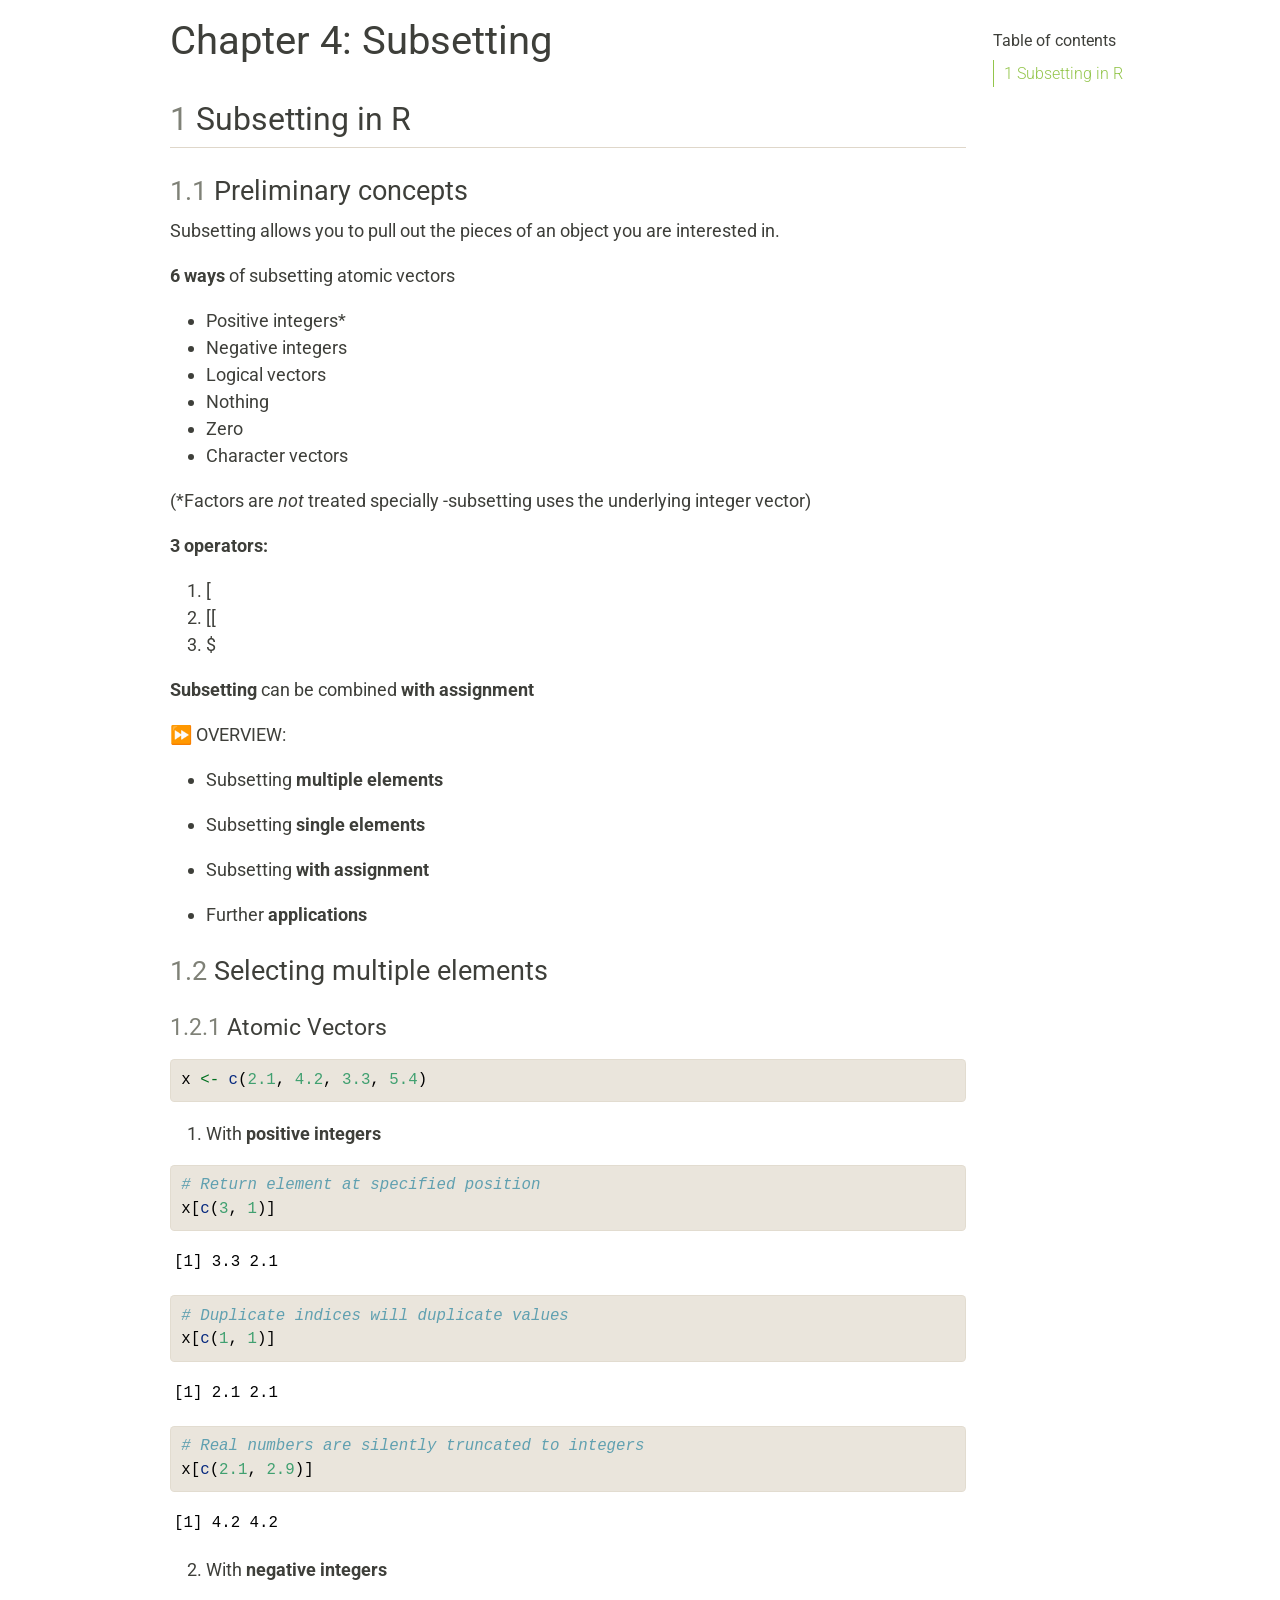
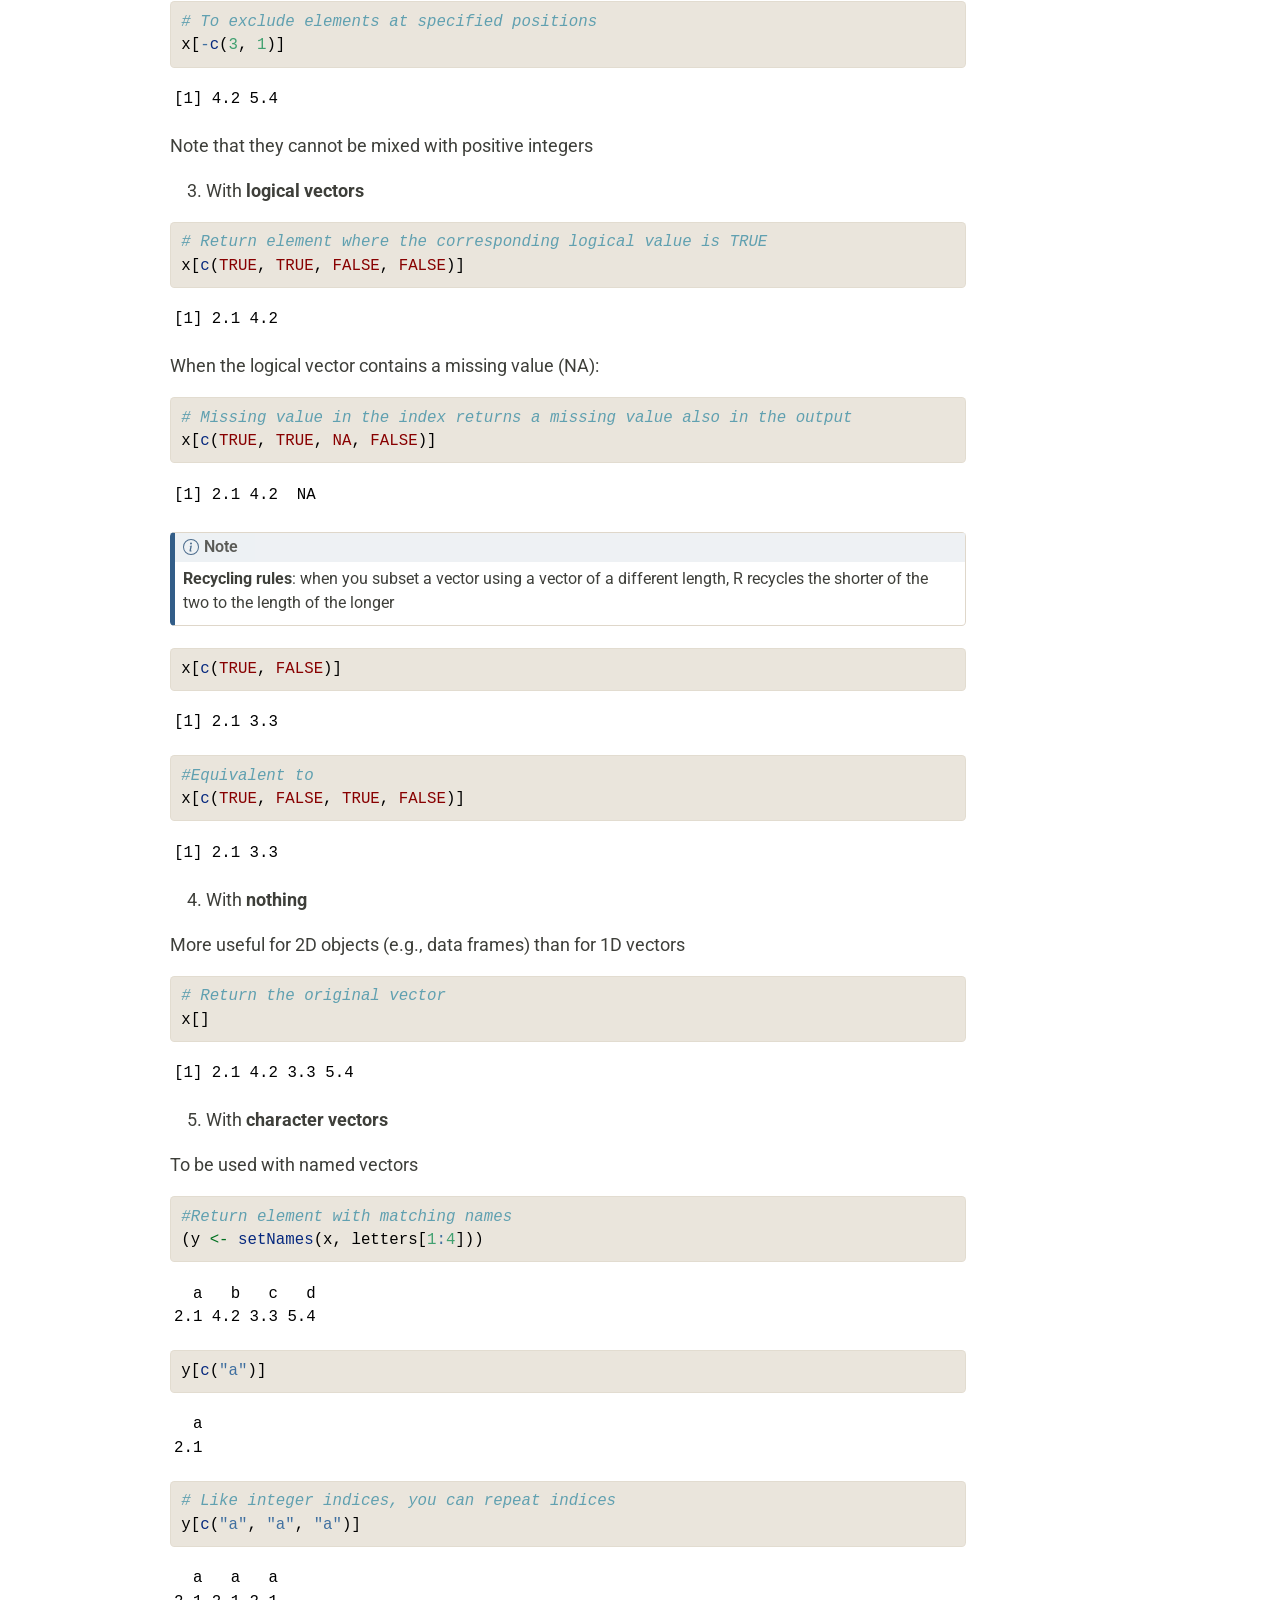
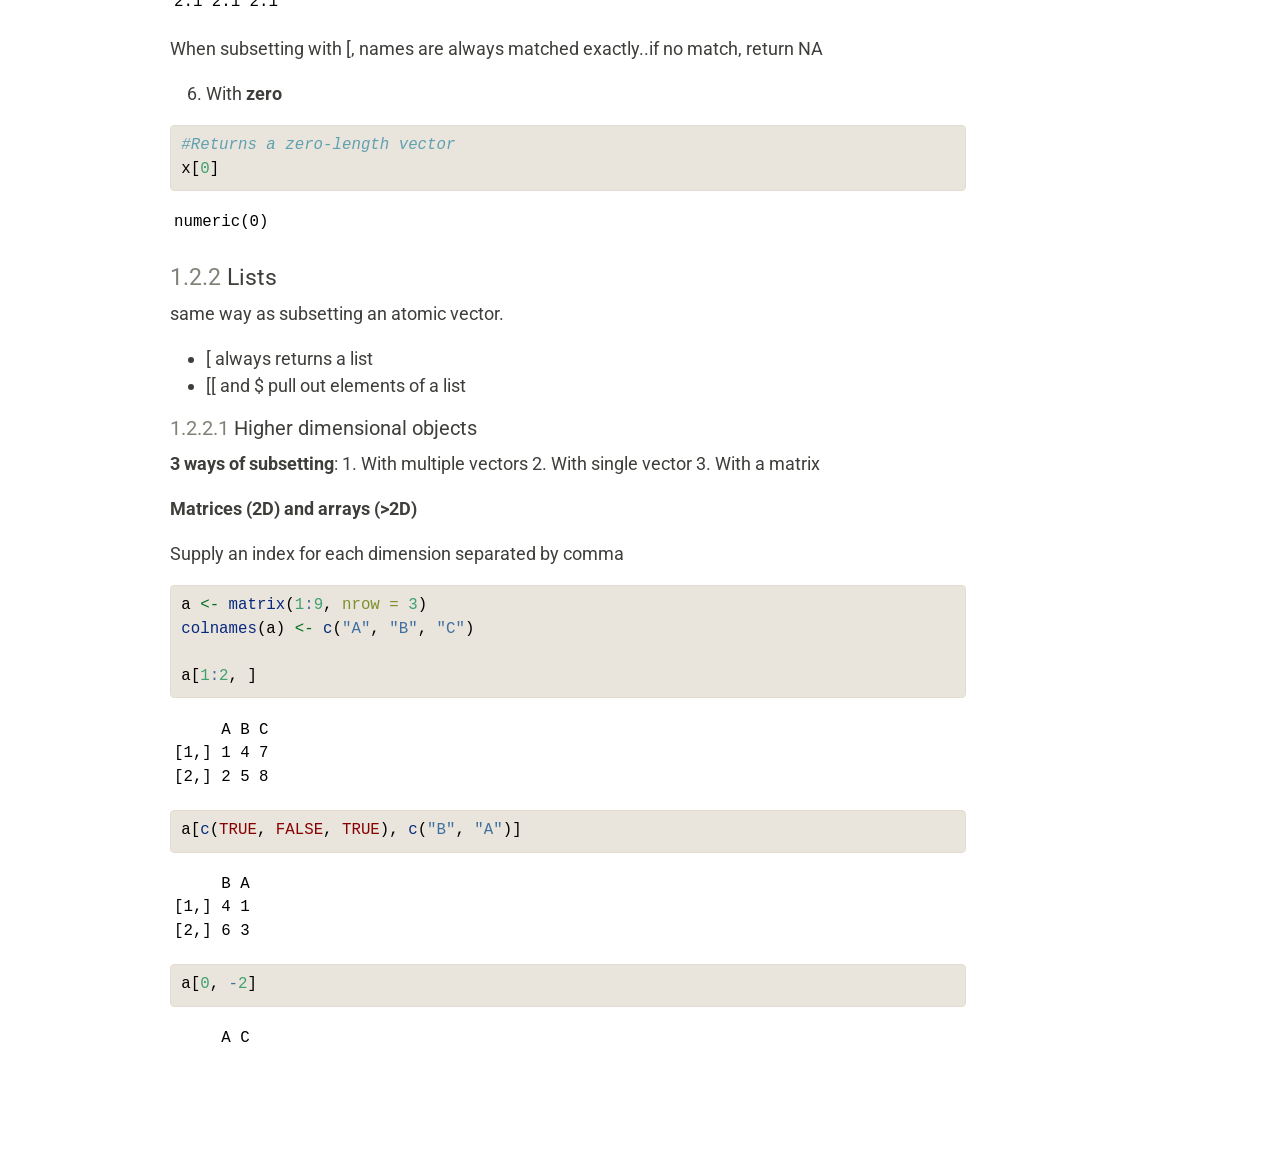
==== Chapter_4.html @ b0bd594a "writing notes and exc" ====
<!DOCTYPE html>
<html xmlns="http://www.w3.org/1999/xhtml" lang="en" xml:lang="en"><head>

<meta charset="utf-8">
<meta name="generator" content="quarto-1.2.262">

<meta name="viewport" content="width=device-width, initial-scale=1.0, user-scalable=yes">


<title>Chapter 4: Subsetting</title>
<style>
code{white-space: pre-wrap;}
span.smallcaps{font-variant: small-caps;}
div.columns{display: flex; gap: min(4vw, 1.5em);}
div.column{flex: auto; overflow-x: auto;}
div.hanging-indent{margin-left: 1.5em; text-indent: -1.5em;}
ul.task-list{list-style: none;}
ul.task-list li input[type="checkbox"] {
  width: 0.8em;
  margin: 0 0.8em 0.2em -1.6em;
  vertical-align: middle;
}
pre > code.sourceCode { white-space: pre; position: relative; }
pre > code.sourceCode > span { display: inline-block; line-height: 1.25; }
pre > code.sourceCode > span:empty { height: 1.2em; }
.sourceCode { overflow: visible; }
code.sourceCode > span { color: inherit; text-decoration: inherit; }
div.sourceCode { margin: 1em 0; }
pre.sourceCode { margin: 0; }
@media screen {
div.sourceCode { overflow: auto; }
}
@media print {
pre > code.sourceCode { white-space: pre-wrap; }
pre > code.sourceCode > span { text-indent: -5em; padding-left: 5em; }
}
pre.numberSource code
  { counter-reset: source-line 0; }
pre.numberSource code > span
  { position: relative; left: -4em; counter-increment: source-line; }
pre.numberSource code > span > a:first-child::before
  { content: counter(source-line);
    position: relative; left: -1em; text-align: right; vertical-align: baseline;
    border: none; display: inline-block;
    -webkit-touch-callout: none; -webkit-user-select: none;
    -khtml-user-select: none; -moz-user-select: none;
    -ms-user-select: none; user-select: none;
    padding: 0 4px; width: 4em;
    color: #aaaaaa;
  }
pre.numberSource { margin-left: 3em; border-left: 1px solid #aaaaaa;  padding-left: 4px; }
div.sourceCode
  {   }
@media screen {
pre > code.sourceCode > span > a:first-child::before { text-decoration: underline; }
}
code span.al { color: #ff0000; font-weight: bold; } /* Alert */
code span.an { color: #60a0b0; font-weight: bold; font-style: italic; } /* Annotation */
code span.at { color: #7d9029; } /* Attribute */
code span.bn { color: #40a070; } /* BaseN */
code span.bu { color: #008000; } /* BuiltIn */
code span.cf { color: #007020; font-weight: bold; } /* ControlFlow */
code span.ch { color: #4070a0; } /* Char */
code span.cn { color: #880000; } /* Constant */
code span.co { color: #60a0b0; font-style: italic; } /* Comment */
code span.cv { color: #60a0b0; font-weight: bold; font-style: italic; } /* CommentVar */
code span.do { color: #ba2121; font-style: italic; } /* Documentation */
code span.dt { color: #902000; } /* DataType */
code span.dv { color: #40a070; } /* DecVal */
code span.er { color: #ff0000; font-weight: bold; } /* Error */
code span.ex { } /* Extension */
code span.fl { color: #40a070; } /* Float */
code span.fu { color: #06287e; } /* Function */
code span.im { color: #008000; font-weight: bold; } /* Import */
code span.in { color: #60a0b0; font-weight: bold; font-style: italic; } /* Information */
code span.kw { color: #007020; font-weight: bold; } /* Keyword */
code span.op { color: #666666; } /* Operator */
code span.ot { color: #007020; } /* Other */
code span.pp { color: #bc7a00; } /* Preprocessor */
code span.sc { color: #4070a0; } /* SpecialChar */
code span.ss { color: #bb6688; } /* SpecialString */
code span.st { color: #4070a0; } /* String */
code span.va { color: #19177c; } /* Variable */
code span.vs { color: #4070a0; } /* VerbatimString */
code span.wa { color: #60a0b0; font-weight: bold; font-style: italic; } /* Warning */
</style>


<script src="Chapter_4_files/libs/clipboard/clipboard.min.js"></script>
<script src="Chapter_4_files/libs/quarto-html/quarto.js"></script>
<script src="Chapter_4_files/libs/quarto-html/popper.min.js"></script>
<script src="Chapter_4_files/libs/quarto-html/tippy.umd.min.js"></script>
<script src="Chapter_4_files/libs/quarto-html/anchor.min.js"></script>
<link href="Chapter_4_files/libs/quarto-html/tippy.css" rel="stylesheet">
<link href="Chapter_4_files/libs/quarto-html/quarto-syntax-highlighting.css" rel="stylesheet" id="quarto-text-highlighting-styles">
<script src="Chapter_4_files/libs/bootstrap/bootstrap.min.js"></script>
<link href="Chapter_4_files/libs/bootstrap/bootstrap-icons.css" rel="stylesheet">
<link href="Chapter_4_files/libs/bootstrap/bootstrap.min.css" rel="stylesheet" id="quarto-bootstrap" data-mode="light">


</head>

<body>

<div id="quarto-content" class="page-columns page-rows-contents page-layout-article">
<div id="quarto-margin-sidebar" class="sidebar margin-sidebar">
  <nav id="TOC" role="doc-toc" class="toc-active">
    <h2 id="toc-title">Table of contents</h2>
   
  <ul>
  <li><a href="#subsetting-in-r" id="toc-subsetting-in-r" class="nav-link active" data-scroll-target="#subsetting-in-r"><span class="toc-section-number">1</span>  Subsetting in R</a>
  <ul class="collapse">
  <li><a href="#preliminary-concepts" id="toc-preliminary-concepts" class="nav-link" data-scroll-target="#preliminary-concepts"><span class="toc-section-number">1.1</span>  Preliminary concepts</a></li>
  <li><a href="#selecting-multiple-elements" id="toc-selecting-multiple-elements" class="nav-link" data-scroll-target="#selecting-multiple-elements"><span class="toc-section-number">1.2</span>  Selecting multiple elements</a></li>
  </ul></li>
  </ul>
</nav>
</div>
<main class="content" id="quarto-document-content">

<header id="title-block-header" class="quarto-title-block default">
<div class="quarto-title">
<h1 class="title">Chapter 4: Subsetting</h1>
</div>



<div class="quarto-title-meta">

    
  
    
  </div>
  

</header>

<section id="subsetting-in-r" class="level2" data-number="1">
<h2 data-number="1" class="anchored" data-anchor-id="subsetting-in-r"><span class="header-section-number">1</span> Subsetting in R</h2>
<section id="preliminary-concepts" class="level3" data-number="1.1">
<h3 data-number="1.1" class="anchored" data-anchor-id="preliminary-concepts"><span class="header-section-number">1.1</span> Preliminary concepts</h3>
<p>Subsetting allows you to pull out the pieces of an object you are interested in.</p>
<p><strong>6 ways</strong> of subsetting atomic vectors</p>
<ul>
<li>Positive integers*</li>
<li>Negative integers</li>
<li>Logical vectors</li>
<li>Nothing</li>
<li>Zero</li>
<li>Character vectors</li>
</ul>
<p>(*Factors are <em>not</em> treated specially -subsetting uses the underlying integer vector)</p>
<p><strong>3 operators:</strong></p>
<ol type="1">
<li>[</li>
<li>[[</li>
<li>$</li>
</ol>
<p><strong>Subsetting</strong> can be combined <strong>with</strong> <strong>assignment</strong></p>
<p>⏩ OVERVIEW:</p>
<ul>
<li><p>Subsetting <strong>multiple elements</strong></p></li>
<li><p>Subsetting <strong>single elements</strong></p></li>
<li><p>Subsetting <strong>with assignment</strong></p></li>
<li><p>Further <strong>applications</strong></p></li>
</ul>
</section>
<section id="selecting-multiple-elements" class="level3" data-number="1.2">
<h3 data-number="1.2" class="anchored" data-anchor-id="selecting-multiple-elements"><span class="header-section-number">1.2</span> Selecting multiple elements</h3>
<section id="atomic-vectors" class="level4" data-number="1.2.1">
<h4 data-number="1.2.1" class="anchored" data-anchor-id="atomic-vectors"><span class="header-section-number">1.2.1</span> Atomic Vectors</h4>
<div class="cell">
<div class="sourceCode cell-code" id="cb1"><pre class="sourceCode r code-with-copy"><code class="sourceCode r"><span id="cb1-1"><a href="#cb1-1" aria-hidden="true" tabindex="-1"></a>x <span class="ot">&lt;-</span> <span class="fu">c</span>(<span class="fl">2.1</span>, <span class="fl">4.2</span>, <span class="fl">3.3</span>, <span class="fl">5.4</span>)</span></code><button title="Copy to Clipboard" class="code-copy-button"><i class="bi"></i></button></pre></div>
</div>
<ol type="1">
<li>With <strong>positive integers</strong></li>
</ol>
<div class="cell">
<div class="sourceCode cell-code" id="cb2"><pre class="sourceCode r code-with-copy"><code class="sourceCode r"><span id="cb2-1"><a href="#cb2-1" aria-hidden="true" tabindex="-1"></a><span class="co"># Return element at specified position</span></span>
<span id="cb2-2"><a href="#cb2-2" aria-hidden="true" tabindex="-1"></a>x[<span class="fu">c</span>(<span class="dv">3</span>, <span class="dv">1</span>)]</span></code><button title="Copy to Clipboard" class="code-copy-button"><i class="bi"></i></button></pre></div>
<div class="cell-output cell-output-stdout">
<pre><code>[1] 3.3 2.1</code></pre>
</div>
<div class="sourceCode cell-code" id="cb4"><pre class="sourceCode r code-with-copy"><code class="sourceCode r"><span id="cb4-1"><a href="#cb4-1" aria-hidden="true" tabindex="-1"></a><span class="co"># Duplicate indices will duplicate values</span></span>
<span id="cb4-2"><a href="#cb4-2" aria-hidden="true" tabindex="-1"></a>x[<span class="fu">c</span>(<span class="dv">1</span>, <span class="dv">1</span>)]</span></code><button title="Copy to Clipboard" class="code-copy-button"><i class="bi"></i></button></pre></div>
<div class="cell-output cell-output-stdout">
<pre><code>[1] 2.1 2.1</code></pre>
</div>
<div class="sourceCode cell-code" id="cb6"><pre class="sourceCode r code-with-copy"><code class="sourceCode r"><span id="cb6-1"><a href="#cb6-1" aria-hidden="true" tabindex="-1"></a><span class="co"># Real numbers are silently truncated to integers</span></span>
<span id="cb6-2"><a href="#cb6-2" aria-hidden="true" tabindex="-1"></a>x[<span class="fu">c</span>(<span class="fl">2.1</span>, <span class="fl">2.9</span>)]</span></code><button title="Copy to Clipboard" class="code-copy-button"><i class="bi"></i></button></pre></div>
<div class="cell-output cell-output-stdout">
<pre><code>[1] 4.2 4.2</code></pre>
</div>
</div>
<ol start="2" type="1">
<li>With <strong>negative integers</strong></li>
</ol>
<div class="cell">
<div class="sourceCode cell-code" id="cb8"><pre class="sourceCode r code-with-copy"><code class="sourceCode r"><span id="cb8-1"><a href="#cb8-1" aria-hidden="true" tabindex="-1"></a><span class="co"># To exclude elements at specified positions </span></span>
<span id="cb8-2"><a href="#cb8-2" aria-hidden="true" tabindex="-1"></a>x[<span class="sc">-</span><span class="fu">c</span>(<span class="dv">3</span>, <span class="dv">1</span>)]</span></code><button title="Copy to Clipboard" class="code-copy-button"><i class="bi"></i></button></pre></div>
<div class="cell-output cell-output-stdout">
<pre><code>[1] 4.2 5.4</code></pre>
</div>
</div>
<p>Note that they cannot be mixed with positive integers</p>
<ol start="3" type="1">
<li>With <strong>logical vectors</strong></li>
</ol>
<div class="cell">
<div class="sourceCode cell-code" id="cb10"><pre class="sourceCode r code-with-copy"><code class="sourceCode r"><span id="cb10-1"><a href="#cb10-1" aria-hidden="true" tabindex="-1"></a><span class="co"># Return element where the corresponding logical value is TRUE</span></span>
<span id="cb10-2"><a href="#cb10-2" aria-hidden="true" tabindex="-1"></a>x[<span class="fu">c</span>(<span class="cn">TRUE</span>, <span class="cn">TRUE</span>, <span class="cn">FALSE</span>, <span class="cn">FALSE</span>)]</span></code><button title="Copy to Clipboard" class="code-copy-button"><i class="bi"></i></button></pre></div>
<div class="cell-output cell-output-stdout">
<pre><code>[1] 2.1 4.2</code></pre>
</div>
</div>
<p>When the logical vector contains a missing value (NA):</p>
<div class="cell">
<div class="sourceCode cell-code" id="cb12"><pre class="sourceCode r code-with-copy"><code class="sourceCode r"><span id="cb12-1"><a href="#cb12-1" aria-hidden="true" tabindex="-1"></a><span class="co"># Missing value in the index returns a missing value also in the output </span></span>
<span id="cb12-2"><a href="#cb12-2" aria-hidden="true" tabindex="-1"></a>x[<span class="fu">c</span>(<span class="cn">TRUE</span>, <span class="cn">TRUE</span>, <span class="cn">NA</span>, <span class="cn">FALSE</span>)]</span></code><button title="Copy to Clipboard" class="code-copy-button"><i class="bi"></i></button></pre></div>
<div class="cell-output cell-output-stdout">
<pre><code>[1] 2.1 4.2  NA</code></pre>
</div>
</div>
<div class="callout-note callout callout-style-default callout-captioned">
<div class="callout-header d-flex align-content-center">
<div class="callout-icon-container">
<i class="callout-icon"></i>
</div>
<div class="callout-caption-container flex-fill">
Note
</div>
</div>
<div class="callout-body-container callout-body">
<p><strong>Recycling rules</strong>: when you subset a vector using a vector of a different length, R recycles the shorter of the two to the length of the longer</p>
</div>
</div>
<div class="cell">
<div class="sourceCode cell-code" id="cb14"><pre class="sourceCode r code-with-copy"><code class="sourceCode r"><span id="cb14-1"><a href="#cb14-1" aria-hidden="true" tabindex="-1"></a>x[<span class="fu">c</span>(<span class="cn">TRUE</span>, <span class="cn">FALSE</span>)]</span></code><button title="Copy to Clipboard" class="code-copy-button"><i class="bi"></i></button></pre></div>
<div class="cell-output cell-output-stdout">
<pre><code>[1] 2.1 3.3</code></pre>
</div>
<div class="sourceCode cell-code" id="cb16"><pre class="sourceCode r code-with-copy"><code class="sourceCode r"><span id="cb16-1"><a href="#cb16-1" aria-hidden="true" tabindex="-1"></a><span class="co">#Equivalent to </span></span>
<span id="cb16-2"><a href="#cb16-2" aria-hidden="true" tabindex="-1"></a>x[<span class="fu">c</span>(<span class="cn">TRUE</span>, <span class="cn">FALSE</span>, <span class="cn">TRUE</span>, <span class="cn">FALSE</span>)]</span></code><button title="Copy to Clipboard" class="code-copy-button"><i class="bi"></i></button></pre></div>
<div class="cell-output cell-output-stdout">
<pre><code>[1] 2.1 3.3</code></pre>
</div>
</div>
<ol start="4" type="1">
<li>With <strong>nothing</strong></li>
</ol>
<p>More useful for 2D objects (e.g., data frames) than for 1D vectors</p>
<div class="cell">
<div class="sourceCode cell-code" id="cb18"><pre class="sourceCode r code-with-copy"><code class="sourceCode r"><span id="cb18-1"><a href="#cb18-1" aria-hidden="true" tabindex="-1"></a><span class="co"># Return the original vector </span></span>
<span id="cb18-2"><a href="#cb18-2" aria-hidden="true" tabindex="-1"></a>x[]</span></code><button title="Copy to Clipboard" class="code-copy-button"><i class="bi"></i></button></pre></div>
<div class="cell-output cell-output-stdout">
<pre><code>[1] 2.1 4.2 3.3 5.4</code></pre>
</div>
</div>
<ol start="5" type="1">
<li>With <strong>character vectors</strong></li>
</ol>
<p>To be used with named vectors</p>
<div class="cell">
<div class="sourceCode cell-code" id="cb20"><pre class="sourceCode r code-with-copy"><code class="sourceCode r"><span id="cb20-1"><a href="#cb20-1" aria-hidden="true" tabindex="-1"></a><span class="co">#Return element with matching names </span></span>
<span id="cb20-2"><a href="#cb20-2" aria-hidden="true" tabindex="-1"></a>(y <span class="ot">&lt;-</span> <span class="fu">setNames</span>(x, letters[<span class="dv">1</span><span class="sc">:</span><span class="dv">4</span>]))</span></code><button title="Copy to Clipboard" class="code-copy-button"><i class="bi"></i></button></pre></div>
<div class="cell-output cell-output-stdout">
<pre><code>  a   b   c   d 
2.1 4.2 3.3 5.4 </code></pre>
</div>
<div class="sourceCode cell-code" id="cb22"><pre class="sourceCode r code-with-copy"><code class="sourceCode r"><span id="cb22-1"><a href="#cb22-1" aria-hidden="true" tabindex="-1"></a>y[<span class="fu">c</span>(<span class="st">"a"</span>)]</span></code><button title="Copy to Clipboard" class="code-copy-button"><i class="bi"></i></button></pre></div>
<div class="cell-output cell-output-stdout">
<pre><code>  a 
2.1 </code></pre>
</div>
<div class="sourceCode cell-code" id="cb24"><pre class="sourceCode r code-with-copy"><code class="sourceCode r"><span id="cb24-1"><a href="#cb24-1" aria-hidden="true" tabindex="-1"></a><span class="co"># Like integer indices, you can repeat indices</span></span>
<span id="cb24-2"><a href="#cb24-2" aria-hidden="true" tabindex="-1"></a>y[<span class="fu">c</span>(<span class="st">"a"</span>, <span class="st">"a"</span>, <span class="st">"a"</span>)]</span></code><button title="Copy to Clipboard" class="code-copy-button"><i class="bi"></i></button></pre></div>
<div class="cell-output cell-output-stdout">
<pre><code>  a   a   a 
2.1 2.1 2.1 </code></pre>
</div>
</div>
<p>When subsetting with [, names are always matched exactly..if no match, return NA</p>
<ol start="6" type="1">
<li>With <strong>zero</strong></li>
</ol>
<div class="cell">
<div class="sourceCode cell-code" id="cb26"><pre class="sourceCode r code-with-copy"><code class="sourceCode r"><span id="cb26-1"><a href="#cb26-1" aria-hidden="true" tabindex="-1"></a><span class="co">#Returns a zero-length vector</span></span>
<span id="cb26-2"><a href="#cb26-2" aria-hidden="true" tabindex="-1"></a>x[<span class="dv">0</span>]</span></code><button title="Copy to Clipboard" class="code-copy-button"><i class="bi"></i></button></pre></div>
<div class="cell-output cell-output-stdout">
<pre><code>numeric(0)</code></pre>
</div>
</div>
</section>
<section id="lists" class="level4" data-number="1.2.2">
<h4 data-number="1.2.2" class="anchored" data-anchor-id="lists"><span class="header-section-number">1.2.2</span> Lists</h4>
<p>same way as subsetting an atomic vector.</p>
<ul>
<li>[ always returns a list</li>
<li>[[ and $ pull out elements of a list</li>
</ul>
<section id="higher-dimensional-objects" class="level5" data-number="1.2.2.1">
<h5 data-number="1.2.2.1" class="anchored" data-anchor-id="higher-dimensional-objects"><span class="header-section-number">1.2.2.1</span> Higher dimensional objects</h5>
<p><strong>3 ways of subsetting</strong>: 1. With multiple vectors 2. With single vector 3. With a matrix</p>
<p><strong>Matrices (2D) and arrays (&gt;2D)</strong></p>
<p>Supply an index for each dimension separated by comma</p>
<div class="cell">
<div class="sourceCode cell-code" id="cb28"><pre class="sourceCode r code-with-copy"><code class="sourceCode r"><span id="cb28-1"><a href="#cb28-1" aria-hidden="true" tabindex="-1"></a>a <span class="ot">&lt;-</span> <span class="fu">matrix</span>(<span class="dv">1</span><span class="sc">:</span><span class="dv">9</span>, <span class="at">nrow =</span> <span class="dv">3</span>) </span>
<span id="cb28-2"><a href="#cb28-2" aria-hidden="true" tabindex="-1"></a><span class="fu">colnames</span>(a) <span class="ot">&lt;-</span> <span class="fu">c</span>(<span class="st">"A"</span>, <span class="st">"B"</span>, <span class="st">"C"</span>)</span>
<span id="cb28-3"><a href="#cb28-3" aria-hidden="true" tabindex="-1"></a></span>
<span id="cb28-4"><a href="#cb28-4" aria-hidden="true" tabindex="-1"></a>a[<span class="dv">1</span><span class="sc">:</span><span class="dv">2</span>, ]</span></code><button title="Copy to Clipboard" class="code-copy-button"><i class="bi"></i></button></pre></div>
<div class="cell-output cell-output-stdout">
<pre><code>     A B C
[1,] 1 4 7
[2,] 2 5 8</code></pre>
</div>
<div class="sourceCode cell-code" id="cb30"><pre class="sourceCode r code-with-copy"><code class="sourceCode r"><span id="cb30-1"><a href="#cb30-1" aria-hidden="true" tabindex="-1"></a>a[<span class="fu">c</span>(<span class="cn">TRUE</span>, <span class="cn">FALSE</span>, <span class="cn">TRUE</span>), <span class="fu">c</span>(<span class="st">"B"</span>, <span class="st">"A"</span>)]</span></code><button title="Copy to Clipboard" class="code-copy-button"><i class="bi"></i></button></pre></div>
<div class="cell-output cell-output-stdout">
<pre><code>     B A
[1,] 4 1
[2,] 6 3</code></pre>
</div>
<div class="sourceCode cell-code" id="cb32"><pre class="sourceCode r code-with-copy"><code class="sourceCode r"><span id="cb32-1"><a href="#cb32-1" aria-hidden="true" tabindex="-1"></a>a[<span class="dv">0</span>, <span class="sc">-</span><span class="dv">2</span>]</span></code><button title="Copy to Clipboard" class="code-copy-button"><i class="bi"></i></button></pre></div>
<div class="cell-output cell-output-stdout">
<pre><code>     A C</code></pre>
</div>
</div>
</section>
</section>
</section>
</section>

</main>
<!-- /main column -->
<script id="quarto-html-after-body" type="application/javascript">
window.document.addEventListener("DOMContentLoaded", function (event) {
  const toggleBodyColorMode = (bsSheetEl) => {
    const mode = bsSheetEl.getAttribute("data-mode");
    const bodyEl = window.document.querySelector("body");
    if (mode === "dark") {
      bodyEl.classList.add("quarto-dark");
      bodyEl.classList.remove("quarto-light");
    } else {
      bodyEl.classList.add("quarto-light");
      bodyEl.classList.remove("quarto-dark");
    }
  }
  const toggleBodyColorPrimary = () => {
    const bsSheetEl = window.document.querySelector("link#quarto-bootstrap");
    if (bsSheetEl) {
      toggleBodyColorMode(bsSheetEl);
    }
  }
  toggleBodyColorPrimary();  
  const icon = "";
  const anchorJS = new window.AnchorJS();
  anchorJS.options = {
    placement: 'right',
    icon: icon
  };
  anchorJS.add('.anchored');
  const clipboard = new window.ClipboardJS('.code-copy-button', {
    target: function(trigger) {
      return trigger.previousElementSibling;
    }
  });
  clipboard.on('success', function(e) {
    // button target
    const button = e.trigger;
    // don't keep focus
    button.blur();
    // flash "checked"
    button.classList.add('code-copy-button-checked');
    var currentTitle = button.getAttribute("title");
    button.setAttribute("title", "Copied!");
    let tooltip;
    if (window.bootstrap) {
      button.setAttribute("data-bs-toggle", "tooltip");
      button.setAttribute("data-bs-placement", "left");
      button.setAttribute("data-bs-title", "Copied!");
      tooltip = new bootstrap.Tooltip(button, 
        { trigger: "manual", 
          customClass: "code-copy-button-tooltip",
          offset: [0, -8]});
      tooltip.show();    
    }
    setTimeout(function() {
      if (tooltip) {
        tooltip.hide();
        button.removeAttribute("data-bs-title");
        button.removeAttribute("data-bs-toggle");
        button.removeAttribute("data-bs-placement");
      }
      button.setAttribute("title", currentTitle);
      button.classList.remove('code-copy-button-checked');
    }, 1000);
    // clear code selection
    e.clearSelection();
  });
  function tippyHover(el, contentFn) {
    const config = {
      allowHTML: true,
      content: contentFn,
      maxWidth: 500,
      delay: 100,
      arrow: false,
      appendTo: function(el) {
          return el.parentElement;
      },
      interactive: true,
      interactiveBorder: 10,
      theme: 'quarto',
      placement: 'bottom-start'
    };
    window.tippy(el, config); 
  }
  const noterefs = window.document.querySelectorAll('a[role="doc-noteref"]');
  for (var i=0; i<noterefs.length; i++) {
    const ref = noterefs[i];
    tippyHover(ref, function() {
      // use id or data attribute instead here
      let href = ref.getAttribute('data-footnote-href') || ref.getAttribute('href');
      try { href = new URL(href).hash; } catch {}
      const id = href.replace(/^#\/?/, "");
      const note = window.document.getElementById(id);
      return note.innerHTML;
    });
  }
  const findCites = (el) => {
    const parentEl = el.parentElement;
    if (parentEl) {
      const cites = parentEl.dataset.cites;
      if (cites) {
        return {
          el,
          cites: cites.split(' ')
        };
      } else {
        return findCites(el.parentElement)
      }
    } else {
      return undefined;
    }
  };
  var bibliorefs = window.document.querySelectorAll('a[role="doc-biblioref"]');
  for (var i=0; i<bibliorefs.length; i++) {
    const ref = bibliorefs[i];
    const citeInfo = findCites(ref);
    if (citeInfo) {
      tippyHover(citeInfo.el, function() {
        var popup = window.document.createElement('div');
        citeInfo.cites.forEach(function(cite) {
          var citeDiv = window.document.createElement('div');
          citeDiv.classList.add('hanging-indent');
          citeDiv.classList.add('csl-entry');
          var biblioDiv = window.document.getElementById('ref-' + cite);
          if (biblioDiv) {
            citeDiv.innerHTML = biblioDiv.innerHTML;
          }
          popup.appendChild(citeDiv);
        });
        return popup.innerHTML;
      });
    }
  }
    var localhostRegex = new RegExp(/^(?:http|https):\/\/localhost\:?[0-9]*\//);
      var filterRegex = new RegExp('/' + window.location.host + '/');
    var isInternal = (href) => {
        return filterRegex.test(href) || localhostRegex.test(href);
    }
    // Inspect non-navigation links and adorn them if external
    var links = window.document.querySelectorAll('a:not(.nav-link):not(.navbar-brand):not(.toc-action):not(.sidebar-link):not(.sidebar-item-toggle):not(.pagination-link):not(.no-external):not([aria-hidden]):not(.dropdown-item)');
    for (var i=0; i<links.length; i++) {
      const link = links[i];
      if (!isInternal(link.href)) {
          // target, if specified
          link.setAttribute("target", "_blank");
      }
    }
});
</script>
</div> <!-- /content -->



</body></html>
---- Chapter_4_files/libs/quarto-html/tippy.css ----
.tippy-box[data-animation=fade][data-state=hidden]{opacity:0}[data-tippy-root]{max-width:calc(100vw - 10px)}.tippy-box{position:relative;background-color:#333;color:#fff;border-radius:4px;font-size:14px;line-height:1.4;white-space:normal;outline:0;transition-property:transform,visibility,opacity}.tippy-box[data-placement^=top]>.tippy-arrow{bottom:0}.tippy-box[data-placement^=top]>.tippy-arrow:before{bottom:-7px;left:0;border-width:8px 8px 0;border-top-color:initial;transform-origin:center top}.tippy-box[data-placement^=bottom]>.tippy-arrow{top:0}.tippy-box[data-placement^=bottom]>.tippy-arrow:before{top:-7px;left:0;border-width:0 8px 8px;border-bottom-color:initial;transform-origin:center bottom}.tippy-box[data-placement^=left]>.tippy-arrow{right:0}.tippy-box[data-placement^=left]>.tippy-arrow:before{border-width:8px 0 8px 8px;border-left-color:initial;right:-7px;transform-origin:center left}.tippy-box[data-placement^=right]>.tippy-arrow{left:0}.tippy-box[data-placement^=right]>.tippy-arrow:before{left:-7px;border-width:8px 8px 8px 0;border-right-color:initial;transform-origin:center right}.tippy-box[data-inertia][data-state=visible]{transition-timing-function:cubic-bezier(.54,1.5,.38,1.11)}.tippy-arrow{width:16px;height:16px;color:#333}.tippy-arrow:before{content:"";position:absolute;border-color:transparent;border-style:solid}.tippy-content{position:relative;padding:5px 9px;z-index:1}
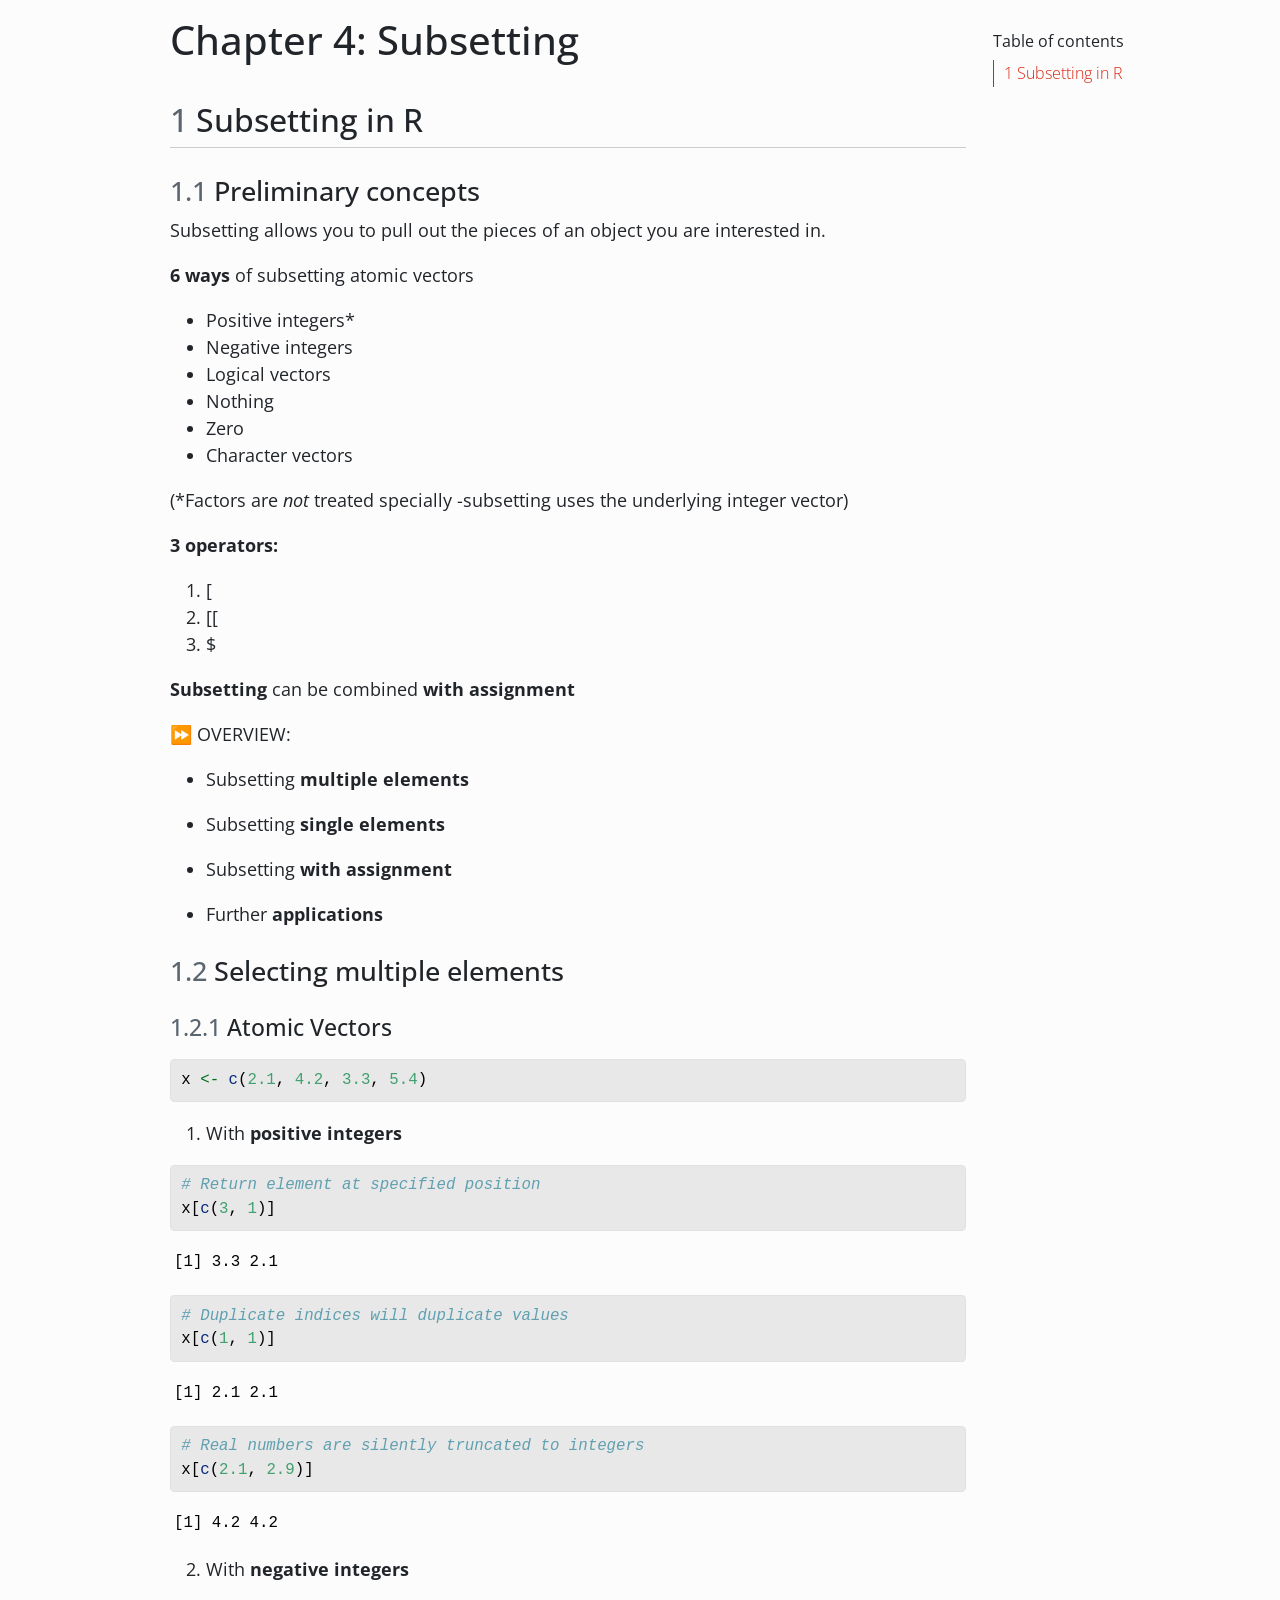
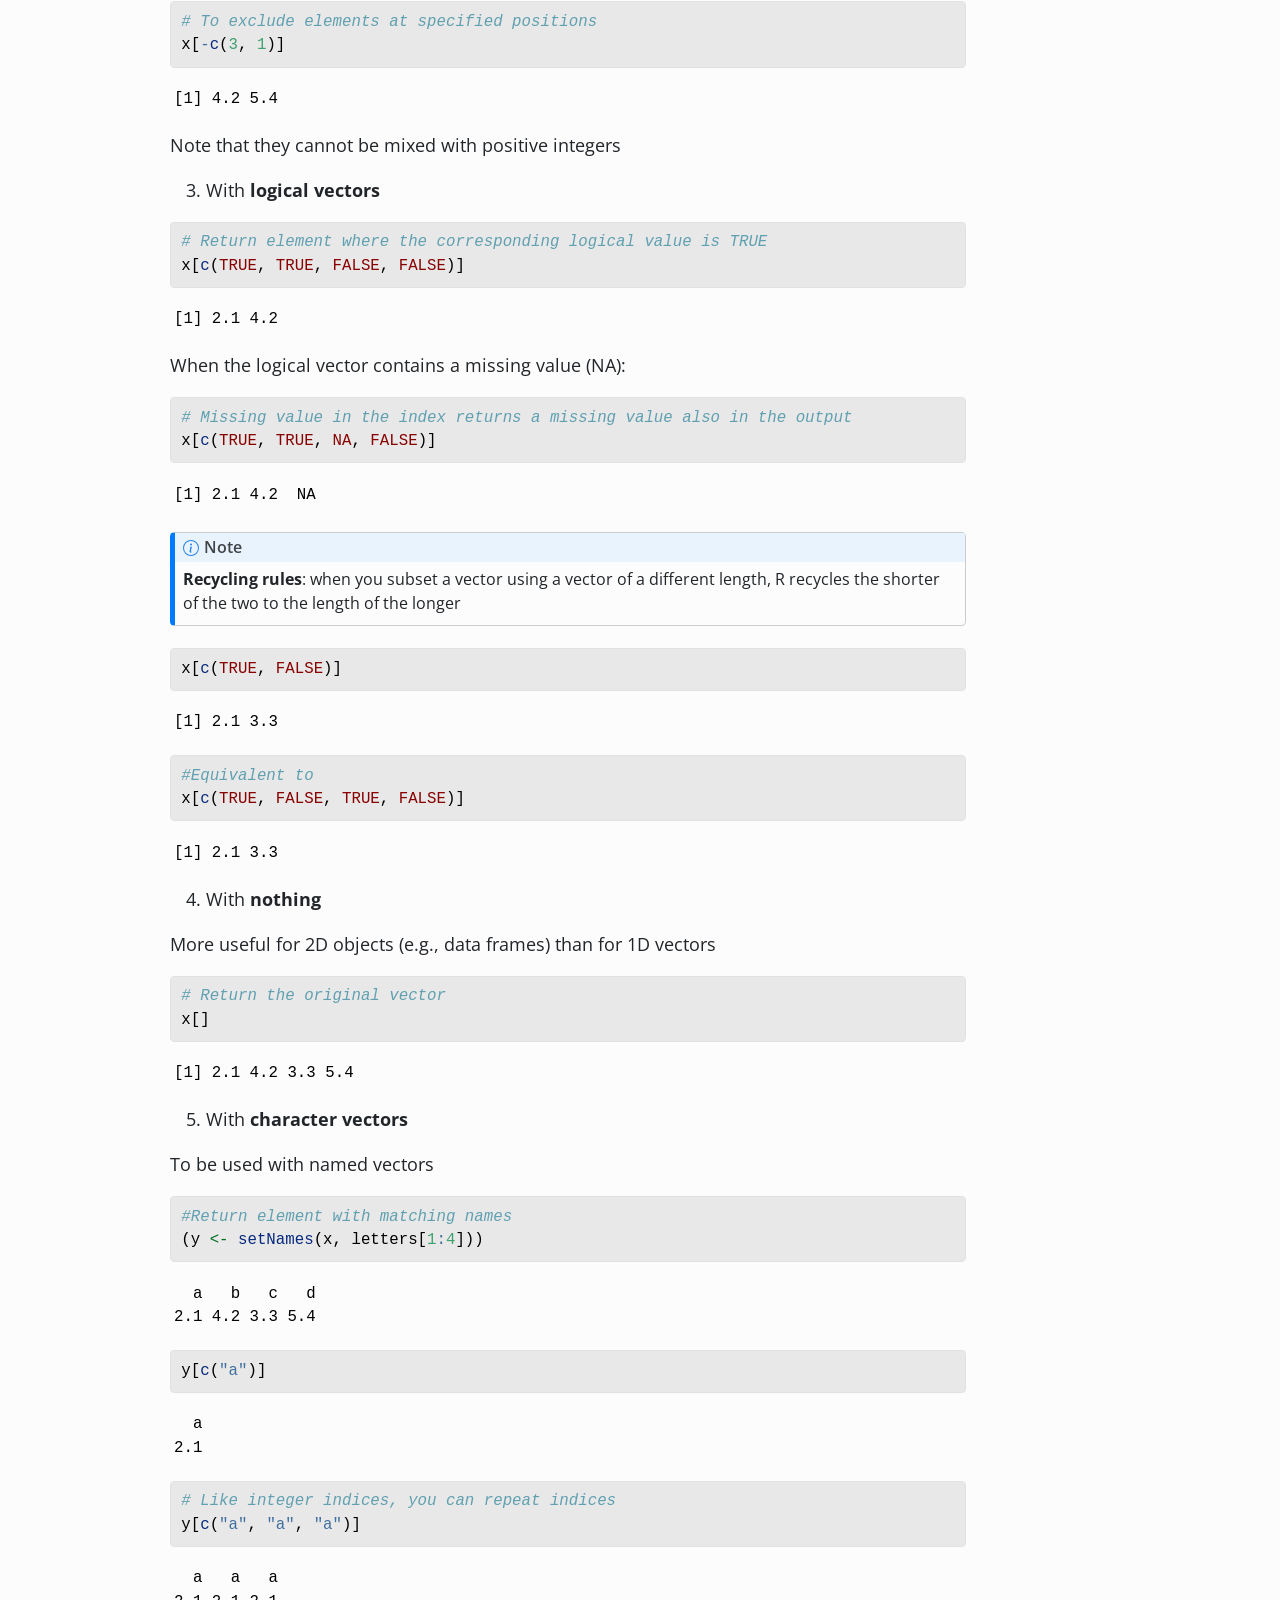
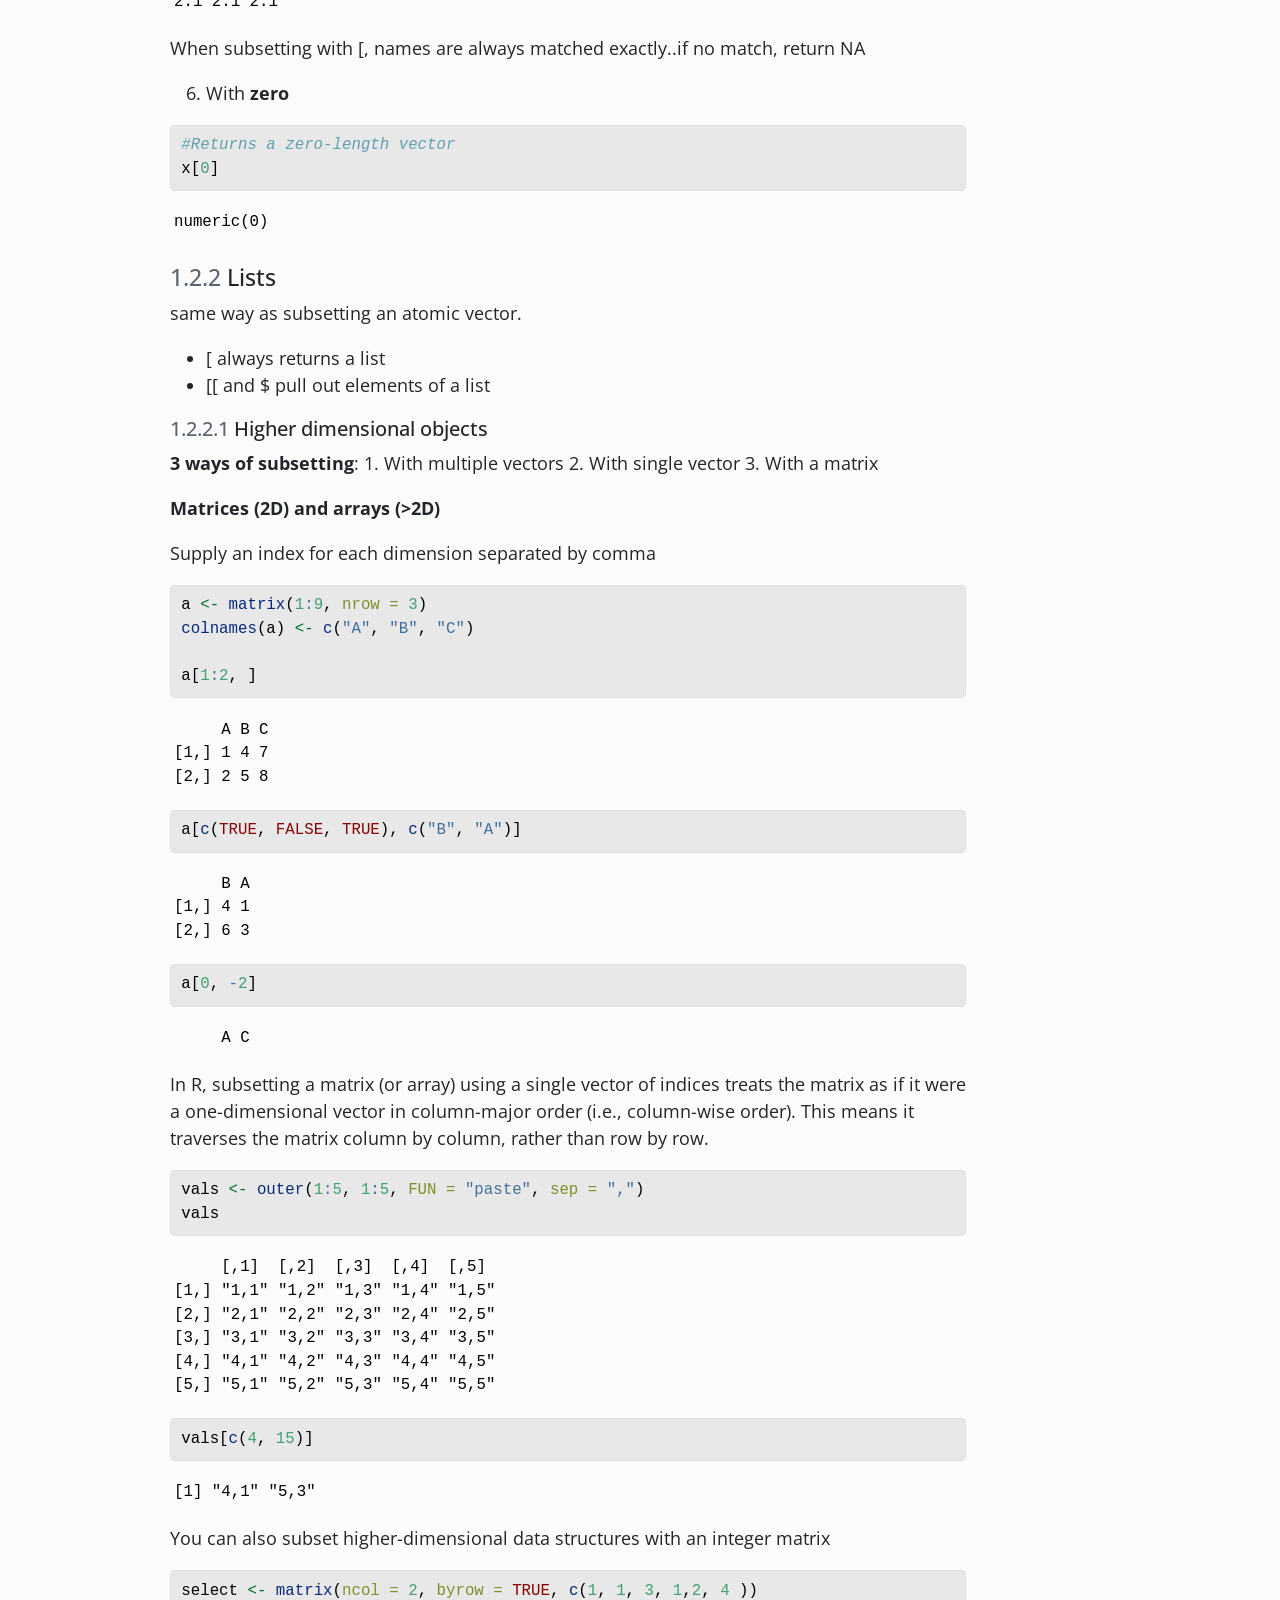
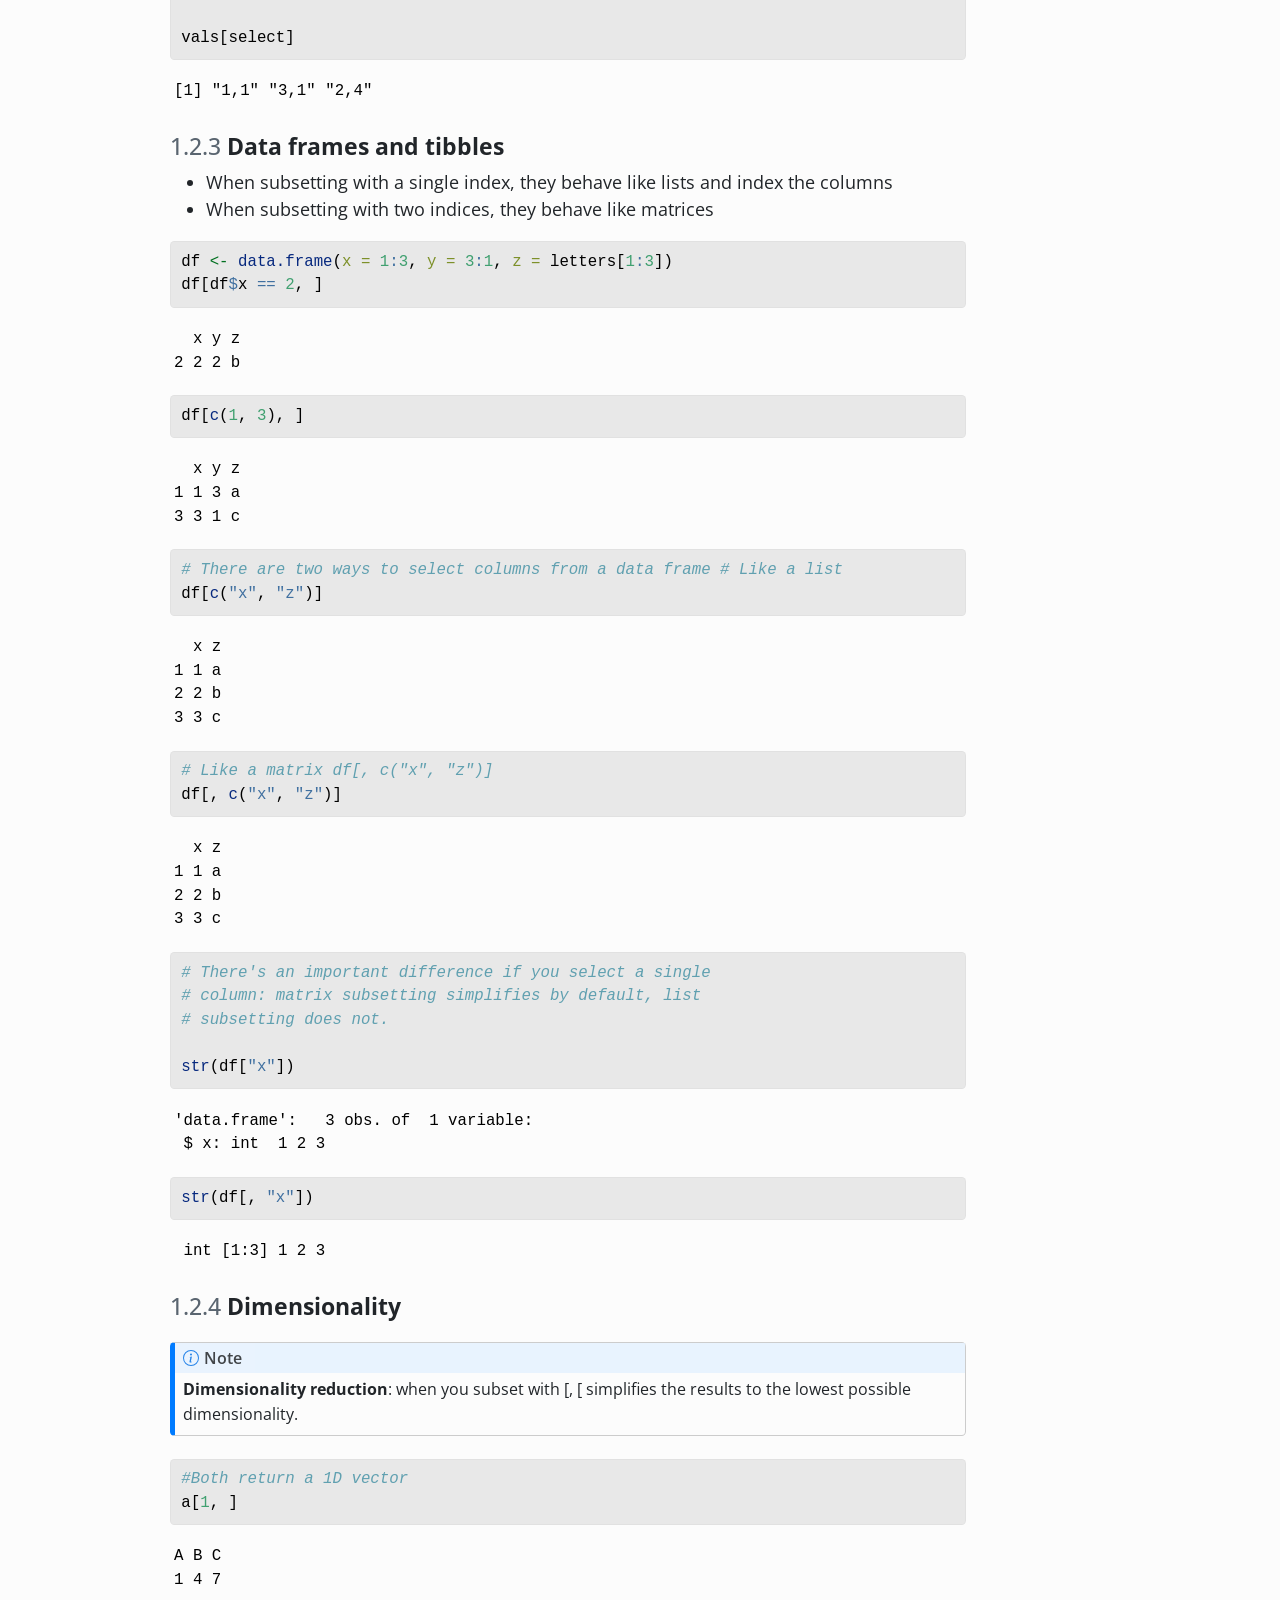
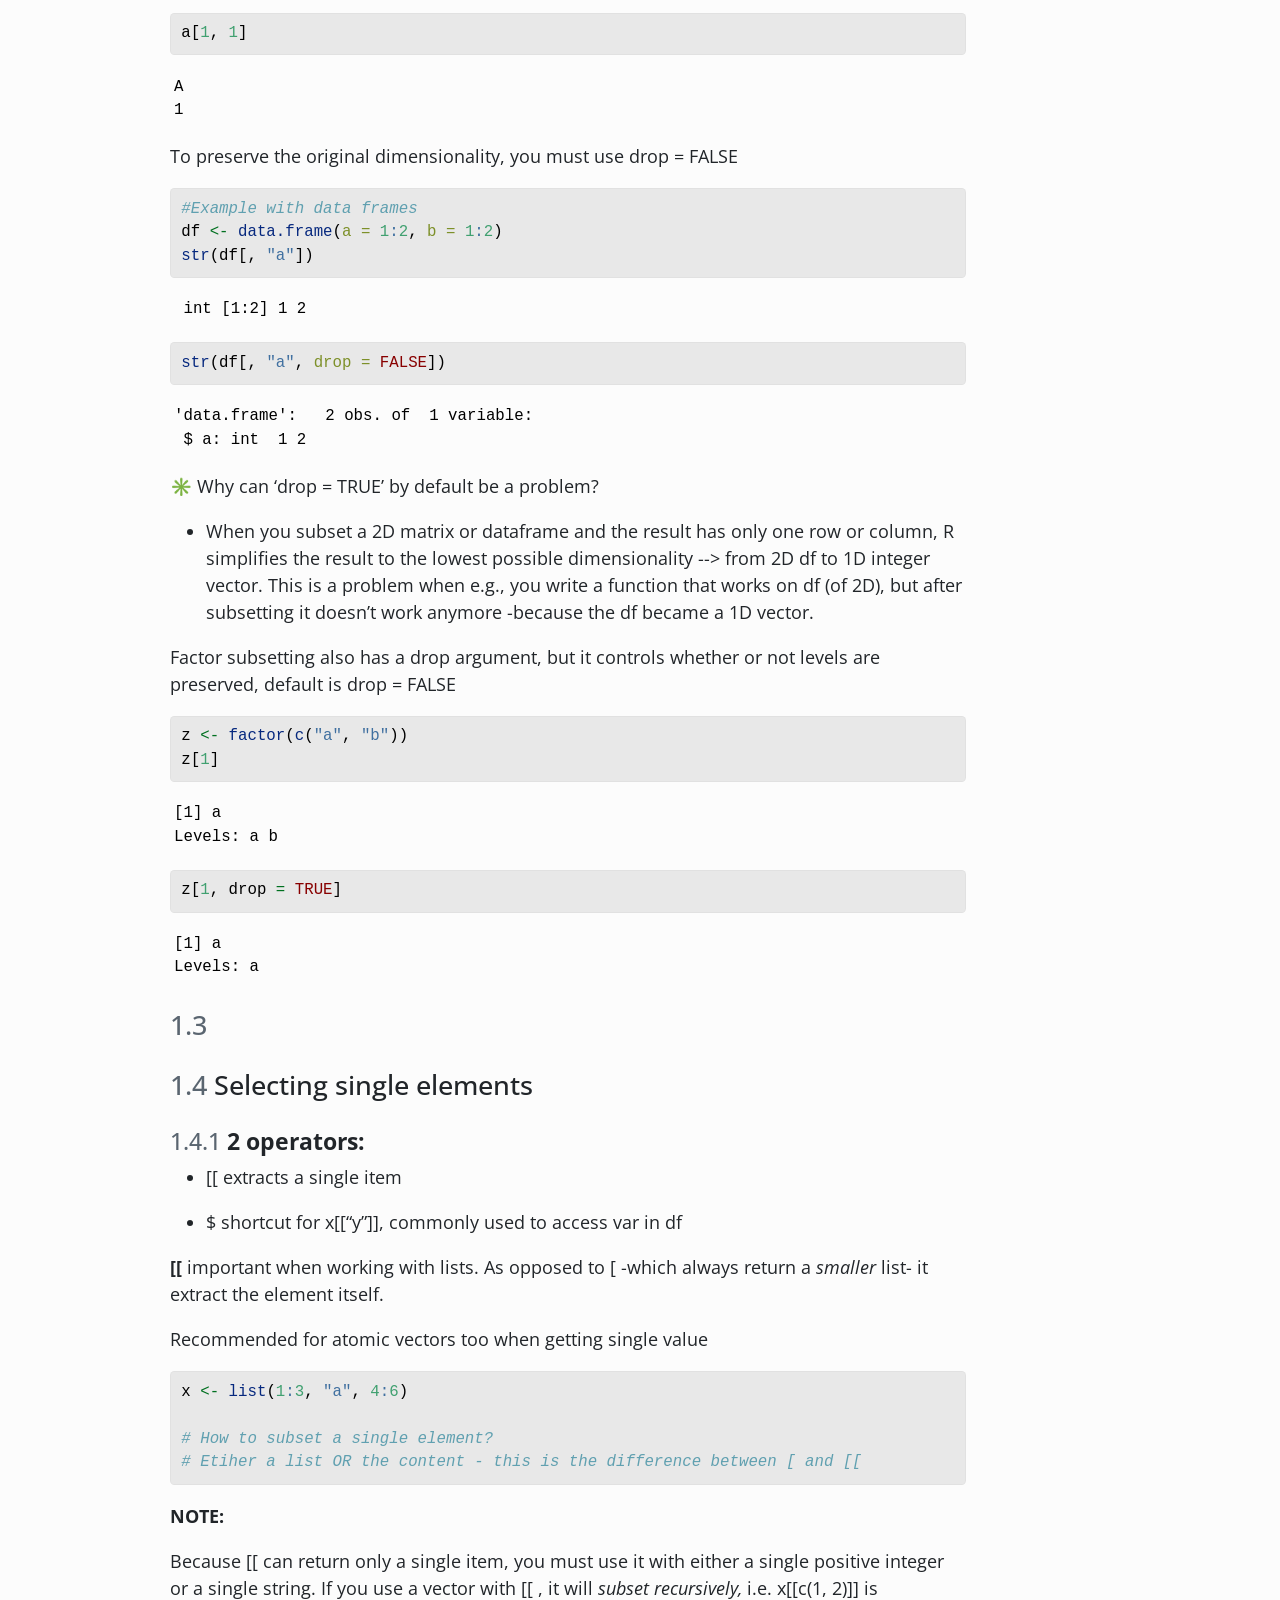
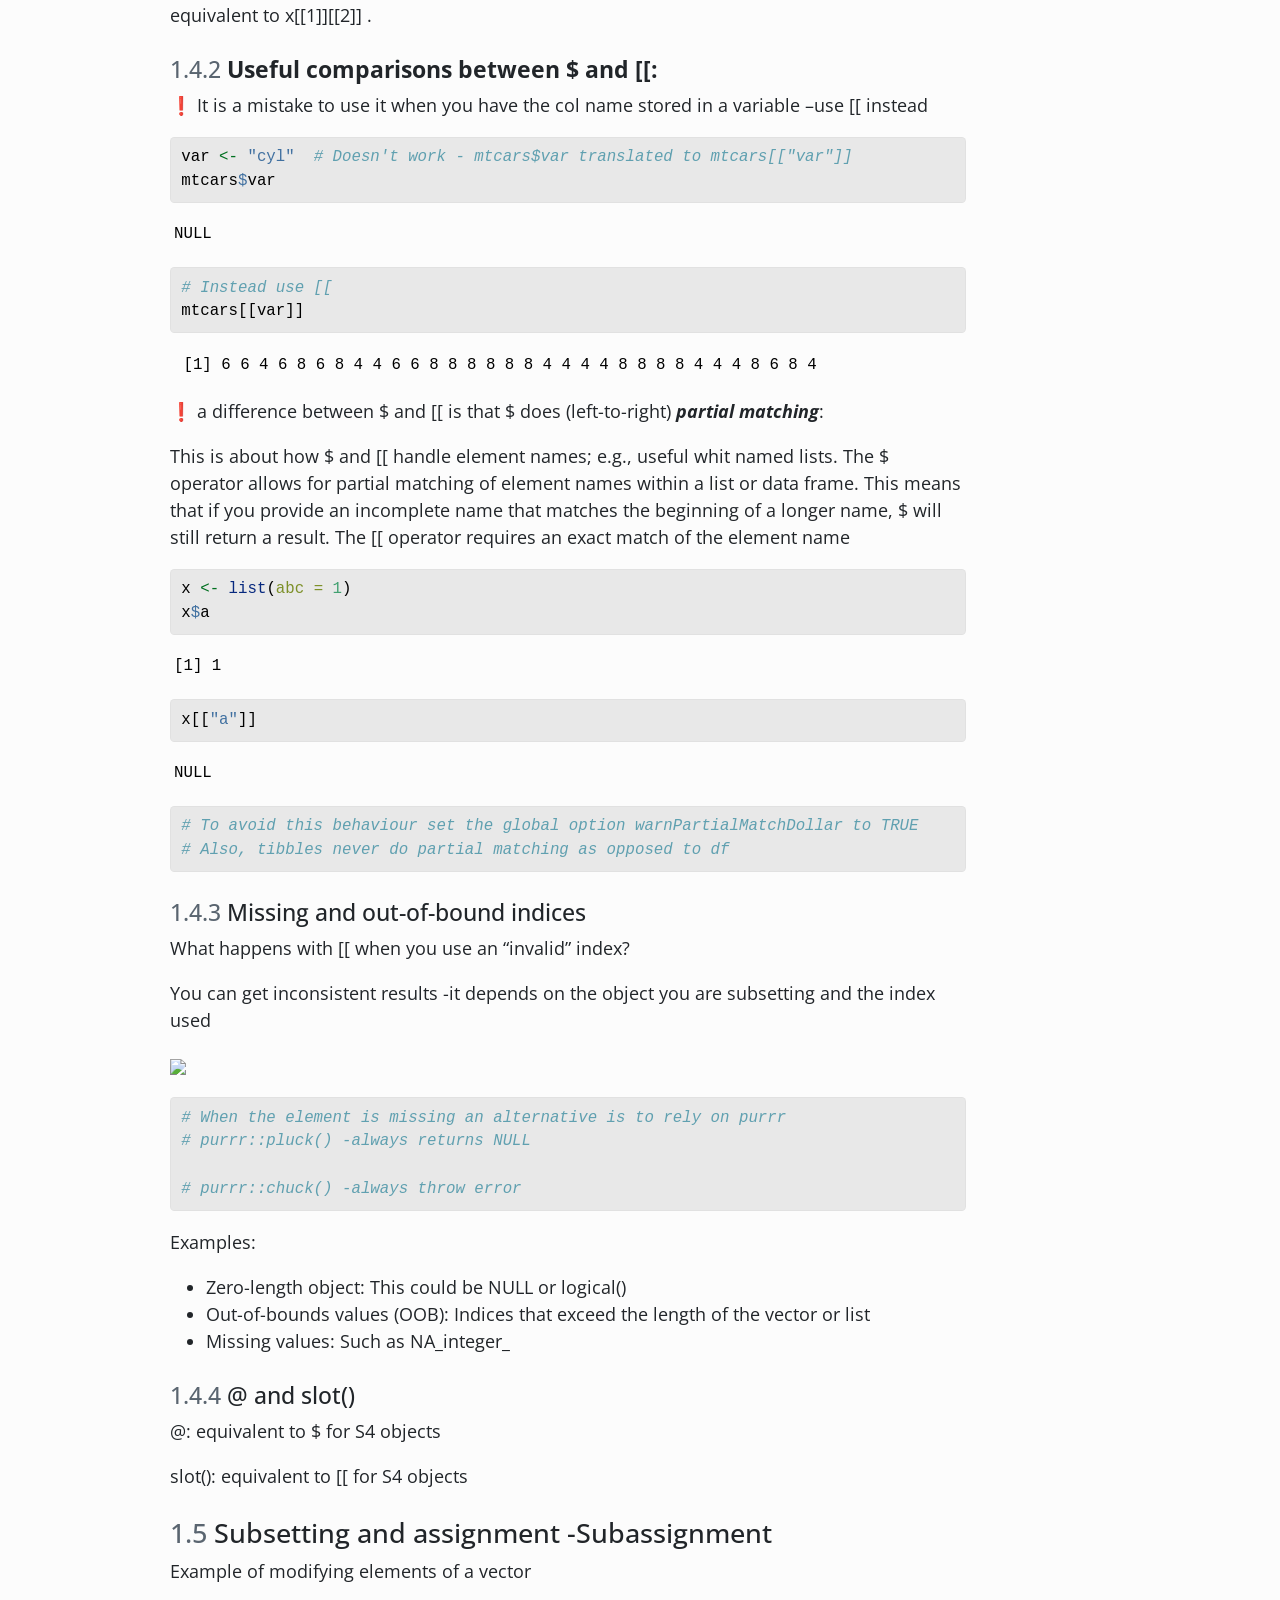
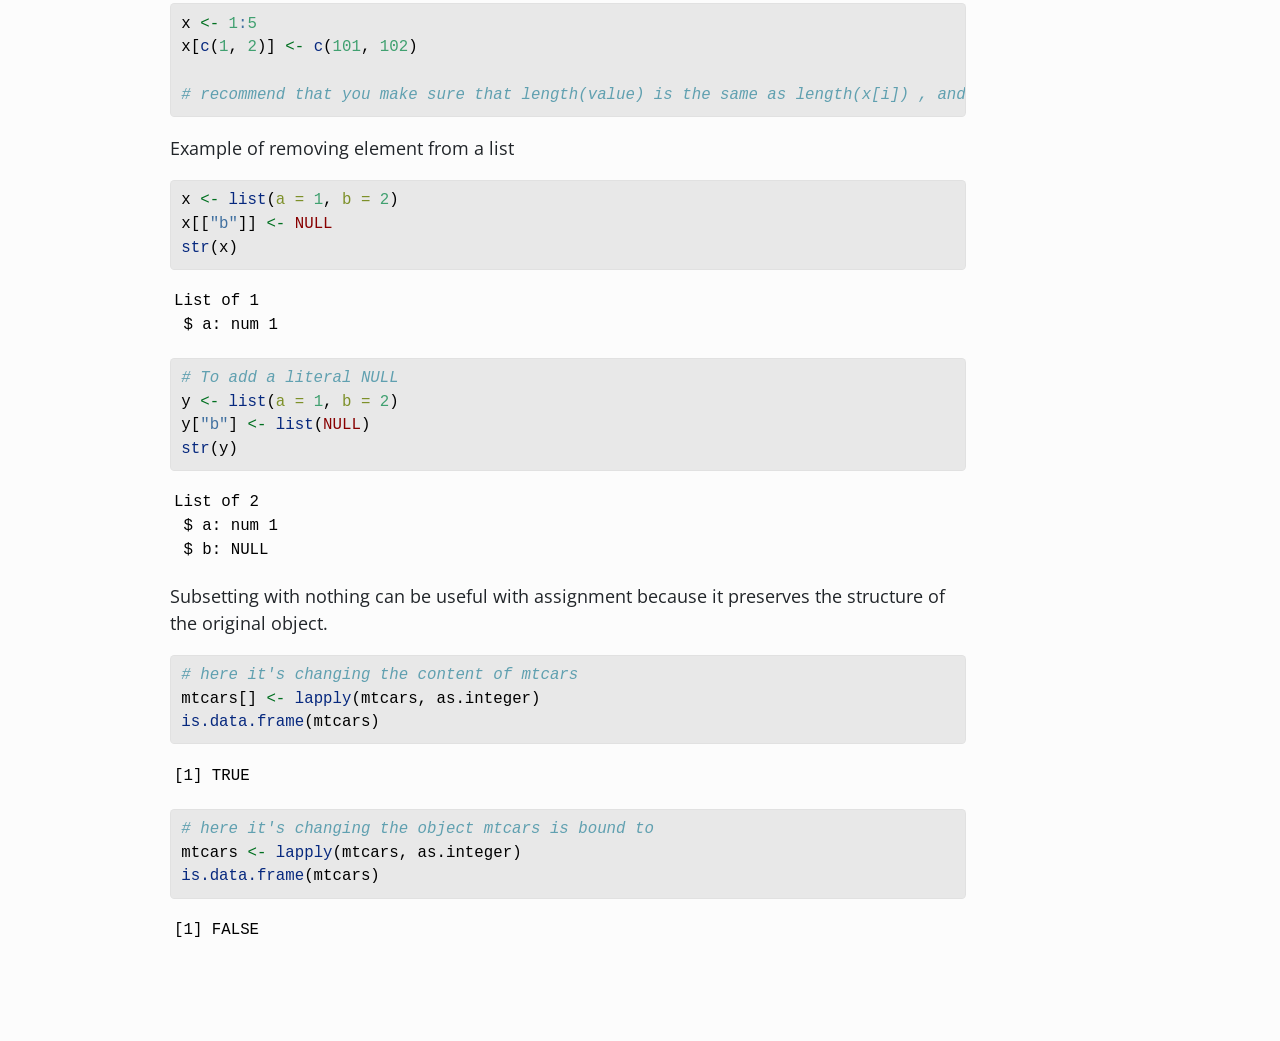
==== commit 0467eedf: "more notes and excercises" ====
--- a/Chapter_4.html
+++ b/Chapter_4.html
@@ -112,6 +112,9 @@
   <ul class="collapse">
   <li><a href="#preliminary-concepts" id="toc-preliminary-concepts" class="nav-link" data-scroll-target="#preliminary-concepts"><span class="toc-section-number">1.1</span>  Preliminary concepts</a></li>
   <li><a href="#selecting-multiple-elements" id="toc-selecting-multiple-elements" class="nav-link" data-scroll-target="#selecting-multiple-elements"><span class="toc-section-number">1.2</span>  Selecting multiple elements</a></li>
+  <li><a href="#section" id="toc-section" class="nav-link" data-scroll-target="#section"><span class="toc-section-number">1.3</span>  </a></li>
+  <li><a href="#selecting-single-elements" id="toc-selecting-single-elements" class="nav-link" data-scroll-target="#selecting-single-elements"><span class="toc-section-number">1.4</span>  Selecting single elements</a></li>
+  <li><a href="#subsetting-and-assignment--subassignment" id="toc-subsetting-and-assignment--subassignment" class="nav-link" data-scroll-target="#subsetting-and-assignment--subassignment"><span class="toc-section-number">1.5</span>  Subsetting and assignment -Subassignment</a></li>
   </ul></li>
   </ul>
 </nav>
@@ -324,8 +327,266 @@
 <pre><code>     A C</code></pre>
 </div>
 </div>
-</section>
-</section>
+<p>In R, subsetting a matrix (or array) using a single vector of indices treats the matrix as if it were a one-dimensional vector in column-major order (i.e., column-wise order). This means it traverses the matrix column by column, rather than row by row.</p>
+<div class="cell">
+<div class="sourceCode cell-code" id="cb34"><pre class="sourceCode r code-with-copy"><code class="sourceCode r"><span id="cb34-1"><a href="#cb34-1" aria-hidden="true" tabindex="-1"></a>vals <span class="ot">&lt;-</span> <span class="fu">outer</span>(<span class="dv">1</span><span class="sc">:</span><span class="dv">5</span>, <span class="dv">1</span><span class="sc">:</span><span class="dv">5</span>, <span class="at">FUN =</span> <span class="st">"paste"</span>, <span class="at">sep =</span> <span class="st">","</span>)  </span>
+<span id="cb34-2"><a href="#cb34-2" aria-hidden="true" tabindex="-1"></a>vals</span></code><button title="Copy to Clipboard" class="code-copy-button"><i class="bi"></i></button></pre></div>
+<div class="cell-output cell-output-stdout">
+<pre><code>     [,1]  [,2]  [,3]  [,4]  [,5] 
+[1,] "1,1" "1,2" "1,3" "1,4" "1,5"
+[2,] "2,1" "2,2" "2,3" "2,4" "2,5"
+[3,] "3,1" "3,2" "3,3" "3,4" "3,5"
+[4,] "4,1" "4,2" "4,3" "4,4" "4,5"
+[5,] "5,1" "5,2" "5,3" "5,4" "5,5"</code></pre>
+</div>
+<div class="sourceCode cell-code" id="cb36"><pre class="sourceCode r code-with-copy"><code class="sourceCode r"><span id="cb36-1"><a href="#cb36-1" aria-hidden="true" tabindex="-1"></a>vals[<span class="fu">c</span>(<span class="dv">4</span>, <span class="dv">15</span>)]</span></code><button title="Copy to Clipboard" class="code-copy-button"><i class="bi"></i></button></pre></div>
+<div class="cell-output cell-output-stdout">
+<pre><code>[1] "4,1" "5,3"</code></pre>
+</div>
+</div>
+<p>You can also subset higher-dimensional data structures with an integer matrix</p>
+<div class="cell">
+<div class="sourceCode cell-code" id="cb38"><pre class="sourceCode r code-with-copy"><code class="sourceCode r"><span id="cb38-1"><a href="#cb38-1" aria-hidden="true" tabindex="-1"></a>select <span class="ot">&lt;-</span> <span class="fu">matrix</span>(<span class="at">ncol =</span> <span class="dv">2</span>, <span class="at">byrow =</span> <span class="cn">TRUE</span>, <span class="fu">c</span>(<span class="dv">1</span>, <span class="dv">1</span>, <span class="dv">3</span>, <span class="dv">1</span>,<span class="dv">2</span>, <span class="dv">4</span> ))</span>
+<span id="cb38-2"><a href="#cb38-2" aria-hidden="true" tabindex="-1"></a></span>
+<span id="cb38-3"><a href="#cb38-3" aria-hidden="true" tabindex="-1"></a>vals[select]</span></code><button title="Copy to Clipboard" class="code-copy-button"><i class="bi"></i></button></pre></div>
+<div class="cell-output cell-output-stdout">
+<pre><code>[1] "1,1" "3,1" "2,4"</code></pre>
+</div>
+</div>
+</section>
+</section>
+<section id="data-frames-and-tibbles" class="level4" data-number="1.2.3">
+<h4 data-number="1.2.3" class="anchored" data-anchor-id="data-frames-and-tibbles"><span class="header-section-number">1.2.3</span> <strong>Data frames and tibbles</strong></h4>
+<ul>
+<li>When subsetting with a single index, they behave like lists and index the columns</li>
+<li>When subsetting with two indices, they behave like matrices</li>
+</ul>
+<div class="cell">
+<div class="sourceCode cell-code" id="cb40"><pre class="sourceCode r code-with-copy"><code class="sourceCode r"><span id="cb40-1"><a href="#cb40-1" aria-hidden="true" tabindex="-1"></a>df <span class="ot">&lt;-</span> <span class="fu">data.frame</span>(<span class="at">x =</span> <span class="dv">1</span><span class="sc">:</span><span class="dv">3</span>, <span class="at">y =</span> <span class="dv">3</span><span class="sc">:</span><span class="dv">1</span>, <span class="at">z =</span> letters[<span class="dv">1</span><span class="sc">:</span><span class="dv">3</span>]) </span>
+<span id="cb40-2"><a href="#cb40-2" aria-hidden="true" tabindex="-1"></a>df[df<span class="sc">$</span>x <span class="sc">==</span> <span class="dv">2</span>, ]</span></code><button title="Copy to Clipboard" class="code-copy-button"><i class="bi"></i></button></pre></div>
+<div class="cell-output cell-output-stdout">
+<pre><code>  x y z
+2 2 2 b</code></pre>
+</div>
+<div class="sourceCode cell-code" id="cb42"><pre class="sourceCode r code-with-copy"><code class="sourceCode r"><span id="cb42-1"><a href="#cb42-1" aria-hidden="true" tabindex="-1"></a>df[<span class="fu">c</span>(<span class="dv">1</span>, <span class="dv">3</span>), ]</span></code><button title="Copy to Clipboard" class="code-copy-button"><i class="bi"></i></button></pre></div>
+<div class="cell-output cell-output-stdout">
+<pre><code>  x y z
+1 1 3 a
+3 3 1 c</code></pre>
+</div>
+<div class="sourceCode cell-code" id="cb44"><pre class="sourceCode r code-with-copy"><code class="sourceCode r"><span id="cb44-1"><a href="#cb44-1" aria-hidden="true" tabindex="-1"></a><span class="co"># There are two ways to select columns from a data frame # Like a list</span></span>
+<span id="cb44-2"><a href="#cb44-2" aria-hidden="true" tabindex="-1"></a>df[<span class="fu">c</span>(<span class="st">"x"</span>, <span class="st">"z"</span>)]</span></code><button title="Copy to Clipboard" class="code-copy-button"><i class="bi"></i></button></pre></div>
+<div class="cell-output cell-output-stdout">
+<pre><code>  x z
+1 1 a
+2 2 b
+3 3 c</code></pre>
+</div>
+<div class="sourceCode cell-code" id="cb46"><pre class="sourceCode r code-with-copy"><code class="sourceCode r"><span id="cb46-1"><a href="#cb46-1" aria-hidden="true" tabindex="-1"></a><span class="co"># Like a matrix df[, c("x", "z")]</span></span>
+<span id="cb46-2"><a href="#cb46-2" aria-hidden="true" tabindex="-1"></a>df[, <span class="fu">c</span>(<span class="st">"x"</span>, <span class="st">"z"</span>)]</span></code><button title="Copy to Clipboard" class="code-copy-button"><i class="bi"></i></button></pre></div>
+<div class="cell-output cell-output-stdout">
+<pre><code>  x z
+1 1 a
+2 2 b
+3 3 c</code></pre>
+</div>
+<div class="sourceCode cell-code" id="cb48"><pre class="sourceCode r code-with-copy"><code class="sourceCode r"><span id="cb48-1"><a href="#cb48-1" aria-hidden="true" tabindex="-1"></a><span class="co"># There's an important difference if you select a single</span></span>
+<span id="cb48-2"><a href="#cb48-2" aria-hidden="true" tabindex="-1"></a><span class="co"># column: matrix subsetting simplifies by default, list</span></span>
+<span id="cb48-3"><a href="#cb48-3" aria-hidden="true" tabindex="-1"></a><span class="co"># subsetting does not.</span></span>
+<span id="cb48-4"><a href="#cb48-4" aria-hidden="true" tabindex="-1"></a></span>
+<span id="cb48-5"><a href="#cb48-5" aria-hidden="true" tabindex="-1"></a><span class="fu">str</span>(df[<span class="st">"x"</span>])</span></code><button title="Copy to Clipboard" class="code-copy-button"><i class="bi"></i></button></pre></div>
+<div class="cell-output cell-output-stdout">
+<pre><code>'data.frame':   3 obs. of  1 variable:
+ $ x: int  1 2 3</code></pre>
+</div>
+<div class="sourceCode cell-code" id="cb50"><pre class="sourceCode r code-with-copy"><code class="sourceCode r"><span id="cb50-1"><a href="#cb50-1" aria-hidden="true" tabindex="-1"></a><span class="fu">str</span>(df[, <span class="st">"x"</span>])</span></code><button title="Copy to Clipboard" class="code-copy-button"><i class="bi"></i></button></pre></div>
+<div class="cell-output cell-output-stdout">
+<pre><code> int [1:3] 1 2 3</code></pre>
+</div>
+</div>
+</section>
+<section id="dimensionality" class="level4" data-number="1.2.4">
+<h4 data-number="1.2.4" class="anchored" data-anchor-id="dimensionality"><span class="header-section-number">1.2.4</span> <strong>Dimensionality</strong></h4>
+<div class="callout-note callout callout-style-default callout-captioned">
+<div class="callout-header d-flex align-content-center">
+<div class="callout-icon-container">
+<i class="callout-icon"></i>
+</div>
+<div class="callout-caption-container flex-fill">
+Note
+</div>
+</div>
+<div class="callout-body-container callout-body">
+<p><strong>Dimensionality reduction</strong>: when you subset with [, [ simplifies the results to the lowest possible dimensionality.</p>
+</div>
+</div>
+<div class="cell">
+<div class="sourceCode cell-code" id="cb52"><pre class="sourceCode r code-with-copy"><code class="sourceCode r"><span id="cb52-1"><a href="#cb52-1" aria-hidden="true" tabindex="-1"></a><span class="co">#Both return a 1D vector</span></span>
+<span id="cb52-2"><a href="#cb52-2" aria-hidden="true" tabindex="-1"></a>a[<span class="dv">1</span>, ]</span></code><button title="Copy to Clipboard" class="code-copy-button"><i class="bi"></i></button></pre></div>
+<div class="cell-output cell-output-stdout">
+<pre><code>A B C 
+1 4 7 </code></pre>
+</div>
+<div class="sourceCode cell-code" id="cb54"><pre class="sourceCode r code-with-copy"><code class="sourceCode r"><span id="cb54-1"><a href="#cb54-1" aria-hidden="true" tabindex="-1"></a>a[<span class="dv">1</span>, <span class="dv">1</span>]</span></code><button title="Copy to Clipboard" class="code-copy-button"><i class="bi"></i></button></pre></div>
+<div class="cell-output cell-output-stdout">
+<pre><code>A 
+1 </code></pre>
+</div>
+</div>
+<p>To preserve the original dimensionality, you must use drop = FALSE</p>
+<div class="cell">
+<div class="sourceCode cell-code" id="cb56"><pre class="sourceCode r code-with-copy"><code class="sourceCode r"><span id="cb56-1"><a href="#cb56-1" aria-hidden="true" tabindex="-1"></a><span class="co">#Example with data frames</span></span>
+<span id="cb56-2"><a href="#cb56-2" aria-hidden="true" tabindex="-1"></a>df <span class="ot">&lt;-</span> <span class="fu">data.frame</span>(<span class="at">a =</span> <span class="dv">1</span><span class="sc">:</span><span class="dv">2</span>, <span class="at">b =</span> <span class="dv">1</span><span class="sc">:</span><span class="dv">2</span>)</span>
+<span id="cb56-3"><a href="#cb56-3" aria-hidden="true" tabindex="-1"></a><span class="fu">str</span>(df[, <span class="st">"a"</span>])</span></code><button title="Copy to Clipboard" class="code-copy-button"><i class="bi"></i></button></pre></div>
+<div class="cell-output cell-output-stdout">
+<pre><code> int [1:2] 1 2</code></pre>
+</div>
+<div class="sourceCode cell-code" id="cb58"><pre class="sourceCode r code-with-copy"><code class="sourceCode r"><span id="cb58-1"><a href="#cb58-1" aria-hidden="true" tabindex="-1"></a><span class="fu">str</span>(df[, <span class="st">"a"</span>, <span class="at">drop =</span> <span class="cn">FALSE</span>])</span></code><button title="Copy to Clipboard" class="code-copy-button"><i class="bi"></i></button></pre></div>
+<div class="cell-output cell-output-stdout">
+<pre><code>'data.frame':   2 obs. of  1 variable:
+ $ a: int  1 2</code></pre>
+</div>
+</div>
+<p>✳️ Why can ‘drop = TRUE’ by default be a problem?</p>
+<ul>
+<li>When you subset a 2D matrix or dataframe and the result has only one row or column, R simplifies the result to the lowest possible dimensionality --&gt; from 2D df to 1D integer vector. This is a problem when e.g., you write a function that works on df (of 2D), but after subsetting it doesn’t work anymore -because the df became a 1D vector.</li>
+</ul>
+<p>Factor subsetting also has a drop argument, but it controls whether or not levels are preserved, default is drop = FALSE</p>
+<div class="cell">
+<div class="sourceCode cell-code" id="cb60"><pre class="sourceCode r code-with-copy"><code class="sourceCode r"><span id="cb60-1"><a href="#cb60-1" aria-hidden="true" tabindex="-1"></a>z <span class="ot">&lt;-</span> <span class="fu">factor</span>(<span class="fu">c</span>(<span class="st">"a"</span>, <span class="st">"b"</span>))</span>
+<span id="cb60-2"><a href="#cb60-2" aria-hidden="true" tabindex="-1"></a>z[<span class="dv">1</span>]</span></code><button title="Copy to Clipboard" class="code-copy-button"><i class="bi"></i></button></pre></div>
+<div class="cell-output cell-output-stdout">
+<pre><code>[1] a
+Levels: a b</code></pre>
+</div>
+<div class="sourceCode cell-code" id="cb62"><pre class="sourceCode r code-with-copy"><code class="sourceCode r"><span id="cb62-1"><a href="#cb62-1" aria-hidden="true" tabindex="-1"></a>z[<span class="dv">1</span>, drop <span class="ot">=</span> <span class="cn">TRUE</span>]</span></code><button title="Copy to Clipboard" class="code-copy-button"><i class="bi"></i></button></pre></div>
+<div class="cell-output cell-output-stdout">
+<pre><code>[1] a
+Levels: a</code></pre>
+</div>
+</div>
+</section>
+</section>
+<section id="section" class="level3" data-number="1.3">
+<h3 data-number="1.3" class="anchored" data-anchor-id="section"><span class="header-section-number">1.3</span> </h3>
+</section>
+<section id="selecting-single-elements" class="level3" data-number="1.4">
+<h3 data-number="1.4" class="anchored" data-anchor-id="selecting-single-elements"><span class="header-section-number">1.4</span> Selecting single elements</h3>
+<section id="operators" class="level4" data-number="1.4.1">
+<h4 data-number="1.4.1" class="anchored" data-anchor-id="operators"><span class="header-section-number">1.4.1</span> <strong>2 operators:</strong></h4>
+<ul>
+<li><p>[[ extracts a single item</p></li>
+<li><p>$ shortcut for x[[“y”]], commonly used to access var in df</p></li>
+</ul>
+<p><strong>[[</strong> important when working with lists. As opposed to [ -which always return a <em>smaller</em> list- it extract the element itself.</p>
+<p>Recommended for atomic vectors too when getting single value</p>
+<div class="cell">
+<div class="sourceCode cell-code" id="cb64"><pre class="sourceCode r code-with-copy"><code class="sourceCode r"><span id="cb64-1"><a href="#cb64-1" aria-hidden="true" tabindex="-1"></a>x <span class="ot">&lt;-</span> <span class="fu">list</span>(<span class="dv">1</span><span class="sc">:</span><span class="dv">3</span>, <span class="st">"a"</span>, <span class="dv">4</span><span class="sc">:</span><span class="dv">6</span>)</span>
+<span id="cb64-2"><a href="#cb64-2" aria-hidden="true" tabindex="-1"></a></span>
+<span id="cb64-3"><a href="#cb64-3" aria-hidden="true" tabindex="-1"></a><span class="co"># How to subset a single element? </span></span>
+<span id="cb64-4"><a href="#cb64-4" aria-hidden="true" tabindex="-1"></a><span class="co"># Etiher a list OR the content - this is the difference between [ and [[</span></span></code><button title="Copy to Clipboard" class="code-copy-button"><i class="bi"></i></button></pre></div>
+</div>
+<p><strong>NOTE:</strong></p>
+<p>Because [[ can return only a single item, you must use it with either a single positive integer or a single string. If you use a vector with [[ , it will <em>subset recursively,</em> i.e.&nbsp;x[[c(1, 2)]] is equivalent to x[[1]][[2]] .</p>
+</section>
+<section id="useful-comparisons-between-and" class="level4" data-number="1.4.2">
+<h4 data-number="1.4.2" class="anchored" data-anchor-id="useful-comparisons-between-and"><span class="header-section-number">1.4.2</span> <strong>Useful comparisons between $ and [[:</strong></h4>
+<p>❗ It is a mistake to use it when you have the col name stored in a variable –use [[ instead</p>
+<div class="cell">
+<div class="sourceCode cell-code" id="cb65"><pre class="sourceCode r code-with-copy"><code class="sourceCode r"><span id="cb65-1"><a href="#cb65-1" aria-hidden="true" tabindex="-1"></a>var <span class="ot">&lt;-</span> <span class="st">"cyl"</span>  <span class="co"># Doesn't work - mtcars$var translated to mtcars[["var"]]</span></span>
+<span id="cb65-2"><a href="#cb65-2" aria-hidden="true" tabindex="-1"></a>mtcars<span class="sc">$</span>var</span></code><button title="Copy to Clipboard" class="code-copy-button"><i class="bi"></i></button></pre></div>
+<div class="cell-output cell-output-stdout">
+<pre><code>NULL</code></pre>
+</div>
+<div class="sourceCode cell-code" id="cb67"><pre class="sourceCode r code-with-copy"><code class="sourceCode r"><span id="cb67-1"><a href="#cb67-1" aria-hidden="true" tabindex="-1"></a><span class="co"># Instead use [[</span></span>
+<span id="cb67-2"><a href="#cb67-2" aria-hidden="true" tabindex="-1"></a>mtcars[[var]]</span></code><button title="Copy to Clipboard" class="code-copy-button"><i class="bi"></i></button></pre></div>
+<div class="cell-output cell-output-stdout">
+<pre><code> [1] 6 6 4 6 8 6 8 4 4 6 6 8 8 8 8 8 8 4 4 4 4 8 8 8 8 4 4 4 8 6 8 4</code></pre>
+</div>
+</div>
+<p>❗ a difference between $ and [[ is that $ does (left-to-right) <strong><em>partial matching</em></strong>:</p>
+<p>This is about how $ and [[ handle element names; e.g., useful whit named lists. The $ operator allows for partial matching of element names within a list or data frame. This means that if you provide an incomplete name that matches the beginning of a longer name, $ will still return a result. The [[ operator requires an exact match of the element name</p>
+<div class="cell">
+<div class="sourceCode cell-code" id="cb69"><pre class="sourceCode r code-with-copy"><code class="sourceCode r"><span id="cb69-1"><a href="#cb69-1" aria-hidden="true" tabindex="-1"></a>x <span class="ot">&lt;-</span> <span class="fu">list</span>(<span class="at">abc =</span> <span class="dv">1</span>) </span>
+<span id="cb69-2"><a href="#cb69-2" aria-hidden="true" tabindex="-1"></a>x<span class="sc">$</span>a</span></code><button title="Copy to Clipboard" class="code-copy-button"><i class="bi"></i></button></pre></div>
+<div class="cell-output cell-output-stdout">
+<pre><code>[1] 1</code></pre>
+</div>
+<div class="sourceCode cell-code" id="cb71"><pre class="sourceCode r code-with-copy"><code class="sourceCode r"><span id="cb71-1"><a href="#cb71-1" aria-hidden="true" tabindex="-1"></a>x[[<span class="st">"a"</span>]]</span></code><button title="Copy to Clipboard" class="code-copy-button"><i class="bi"></i></button></pre></div>
+<div class="cell-output cell-output-stdout">
+<pre><code>NULL</code></pre>
+</div>
+<div class="sourceCode cell-code" id="cb73"><pre class="sourceCode r code-with-copy"><code class="sourceCode r"><span id="cb73-1"><a href="#cb73-1" aria-hidden="true" tabindex="-1"></a><span class="co"># To avoid this behaviour set the global option warnPartialMatchDollar to TRUE </span></span>
+<span id="cb73-2"><a href="#cb73-2" aria-hidden="true" tabindex="-1"></a><span class="co"># Also, tibbles never do partial matching as opposed to df </span></span></code><button title="Copy to Clipboard" class="code-copy-button"><i class="bi"></i></button></pre></div>
+</div>
+</section>
+<section id="missing-and-out-of-bound-indices" class="level4" data-number="1.4.3">
+<h4 data-number="1.4.3" class="anchored" data-anchor-id="missing-and-out-of-bound-indices"><span class="header-section-number">1.4.3</span> Missing and out-of-bound indices</h4>
+<p>What happens with [[ when you use an “invalid” index?</p>
+<p>You can get inconsistent results -it depends on the object you are subsetting and the index used</p>
+<p><img src="images/Screenshot%202024-06-05%20at%206.08.05%20pm-01.png" class="img-fluid"></p>
+<div class="cell">
+<div class="sourceCode cell-code" id="cb74"><pre class="sourceCode r code-with-copy"><code class="sourceCode r"><span id="cb74-1"><a href="#cb74-1" aria-hidden="true" tabindex="-1"></a><span class="co"># When the element is missing an alternative is to rely on purrr</span></span>
+<span id="cb74-2"><a href="#cb74-2" aria-hidden="true" tabindex="-1"></a><span class="co"># purrr::pluck() -always returns NULL</span></span>
+<span id="cb74-3"><a href="#cb74-3" aria-hidden="true" tabindex="-1"></a></span>
+<span id="cb74-4"><a href="#cb74-4" aria-hidden="true" tabindex="-1"></a><span class="co"># purrr::chuck() -always throw error</span></span></code><button title="Copy to Clipboard" class="code-copy-button"><i class="bi"></i></button></pre></div>
+</div>
+<p>Examples:</p>
+<ul>
+<li>Zero-length object: This could be NULL or logical()</li>
+<li>Out-of-bounds values (OOB): Indices that exceed the length of the vector or list</li>
+<li>Missing values: Such as NA_integer_</li>
+</ul>
+</section>
+<section id="and-slot" class="level4" data-number="1.4.4">
+<h4 data-number="1.4.4" class="anchored" data-anchor-id="and-slot"><span class="header-section-number">1.4.4</span> @ and slot()</h4>
+<p>@: equivalent to $ for S4 objects</p>
+<p>slot(): equivalent to [[ for S4 objects</p>
+</section>
+</section>
+<section id="subsetting-and-assignment--subassignment" class="level3" data-number="1.5">
+<h3 data-number="1.5" class="anchored" data-anchor-id="subsetting-and-assignment--subassignment"><span class="header-section-number">1.5</span> Subsetting and assignment -Subassignment</h3>
+<p>Example of modifying elements of a vector</p>
+<div class="cell">
+<div class="sourceCode cell-code" id="cb75"><pre class="sourceCode r code-with-copy"><code class="sourceCode r"><span id="cb75-1"><a href="#cb75-1" aria-hidden="true" tabindex="-1"></a>x <span class="ot">&lt;-</span> <span class="dv">1</span><span class="sc">:</span><span class="dv">5</span></span>
+<span id="cb75-2"><a href="#cb75-2" aria-hidden="true" tabindex="-1"></a>x[<span class="fu">c</span>(<span class="dv">1</span>, <span class="dv">2</span>)] <span class="ot">&lt;-</span> <span class="fu">c</span>(<span class="dv">101</span>, <span class="dv">102</span>)</span>
+<span id="cb75-3"><a href="#cb75-3" aria-hidden="true" tabindex="-1"></a></span>
+<span id="cb75-4"><a href="#cb75-4" aria-hidden="true" tabindex="-1"></a><span class="co"># recommend that you make sure that length(value) is the same as length(x[i]) , and that i is unique (R will recycle if needed and the rules can be complex)</span></span></code><button title="Copy to Clipboard" class="code-copy-button"><i class="bi"></i></button></pre></div>
+</div>
+<p>Example of removing element from a list</p>
+<div class="cell">
+<div class="sourceCode cell-code" id="cb76"><pre class="sourceCode r code-with-copy"><code class="sourceCode r"><span id="cb76-1"><a href="#cb76-1" aria-hidden="true" tabindex="-1"></a>x <span class="ot">&lt;-</span> <span class="fu">list</span>(<span class="at">a =</span> <span class="dv">1</span>, <span class="at">b =</span> <span class="dv">2</span>)</span>
+<span id="cb76-2"><a href="#cb76-2" aria-hidden="true" tabindex="-1"></a>x[[<span class="st">"b"</span>]] <span class="ot">&lt;-</span> <span class="cn">NULL</span></span>
+<span id="cb76-3"><a href="#cb76-3" aria-hidden="true" tabindex="-1"></a><span class="fu">str</span>(x)</span></code><button title="Copy to Clipboard" class="code-copy-button"><i class="bi"></i></button></pre></div>
+<div class="cell-output cell-output-stdout">
+<pre><code>List of 1
+ $ a: num 1</code></pre>
+</div>
+<div class="sourceCode cell-code" id="cb78"><pre class="sourceCode r code-with-copy"><code class="sourceCode r"><span id="cb78-1"><a href="#cb78-1" aria-hidden="true" tabindex="-1"></a><span class="co"># To add a literal NULL</span></span>
+<span id="cb78-2"><a href="#cb78-2" aria-hidden="true" tabindex="-1"></a>y <span class="ot">&lt;-</span> <span class="fu">list</span>(<span class="at">a =</span> <span class="dv">1</span>, <span class="at">b =</span> <span class="dv">2</span>)</span>
+<span id="cb78-3"><a href="#cb78-3" aria-hidden="true" tabindex="-1"></a>y[<span class="st">"b"</span>] <span class="ot">&lt;-</span> <span class="fu">list</span>(<span class="cn">NULL</span>)</span>
+<span id="cb78-4"><a href="#cb78-4" aria-hidden="true" tabindex="-1"></a><span class="fu">str</span>(y)</span></code><button title="Copy to Clipboard" class="code-copy-button"><i class="bi"></i></button></pre></div>
+<div class="cell-output cell-output-stdout">
+<pre><code>List of 2
+ $ a: num 1
+ $ b: NULL</code></pre>
+</div>
+</div>
+<p>Subsetting with nothing can be useful with assignment because it preserves the structure of the original object.</p>
+<div class="cell">
+<div class="sourceCode cell-code" id="cb80"><pre class="sourceCode r code-with-copy"><code class="sourceCode r"><span id="cb80-1"><a href="#cb80-1" aria-hidden="true" tabindex="-1"></a><span class="co"># here it's changing the content of mtcars</span></span>
+<span id="cb80-2"><a href="#cb80-2" aria-hidden="true" tabindex="-1"></a>mtcars[] <span class="ot">&lt;-</span> <span class="fu">lapply</span>(mtcars, as.integer)  </span>
+<span id="cb80-3"><a href="#cb80-3" aria-hidden="true" tabindex="-1"></a><span class="fu">is.data.frame</span>(mtcars)</span></code><button title="Copy to Clipboard" class="code-copy-button"><i class="bi"></i></button></pre></div>
+<div class="cell-output cell-output-stdout">
+<pre><code>[1] TRUE</code></pre>
+</div>
+<div class="sourceCode cell-code" id="cb82"><pre class="sourceCode r code-with-copy"><code class="sourceCode r"><span id="cb82-1"><a href="#cb82-1" aria-hidden="true" tabindex="-1"></a><span class="co"># here it's changing the object mtcars is bound to</span></span>
+<span id="cb82-2"><a href="#cb82-2" aria-hidden="true" tabindex="-1"></a>mtcars <span class="ot">&lt;-</span> <span class="fu">lapply</span>(mtcars, as.integer)</span>
+<span id="cb82-3"><a href="#cb82-3" aria-hidden="true" tabindex="-1"></a><span class="fu">is.data.frame</span>(mtcars)</span></code><button title="Copy to Clipboard" class="code-copy-button"><i class="bi"></i></button></pre></div>
+<div class="cell-output cell-output-stdout">
+<pre><code>[1] FALSE</code></pre>
+</div>
+</div>
 </section>
 </section>
 
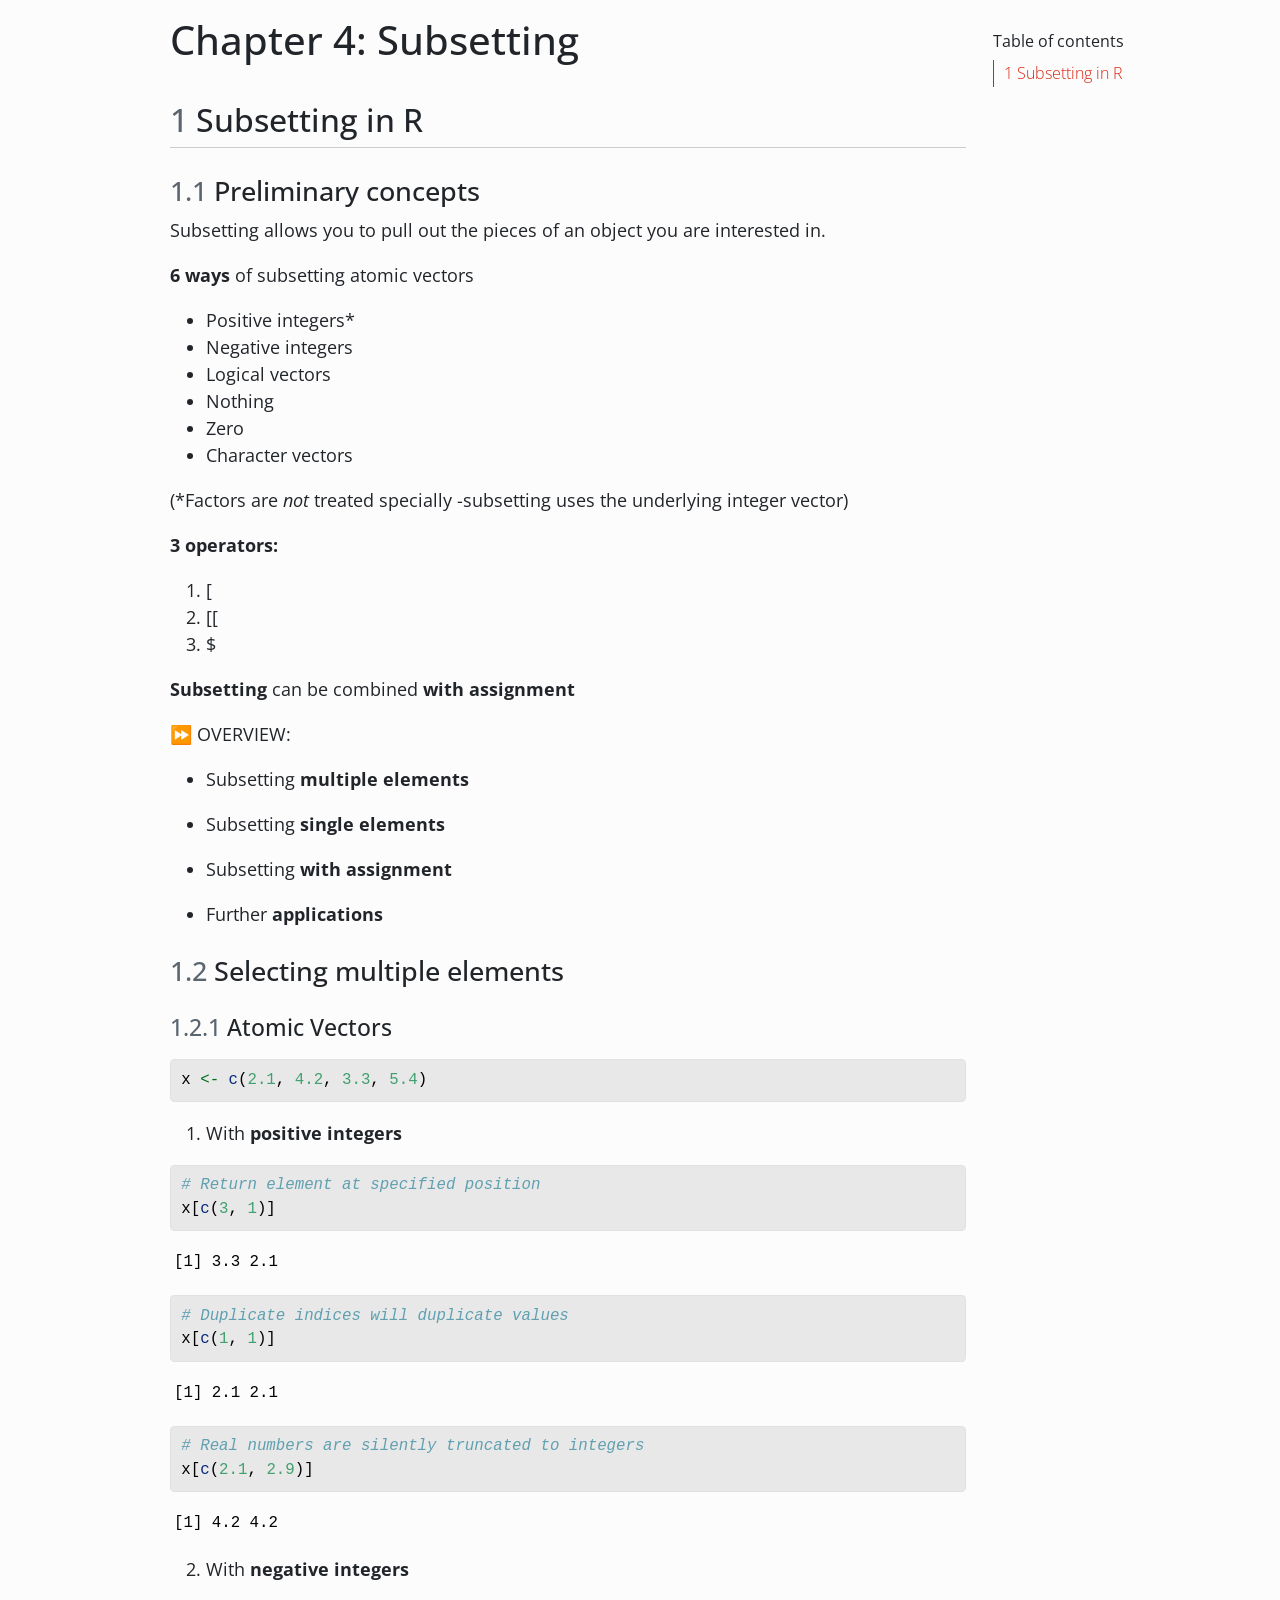
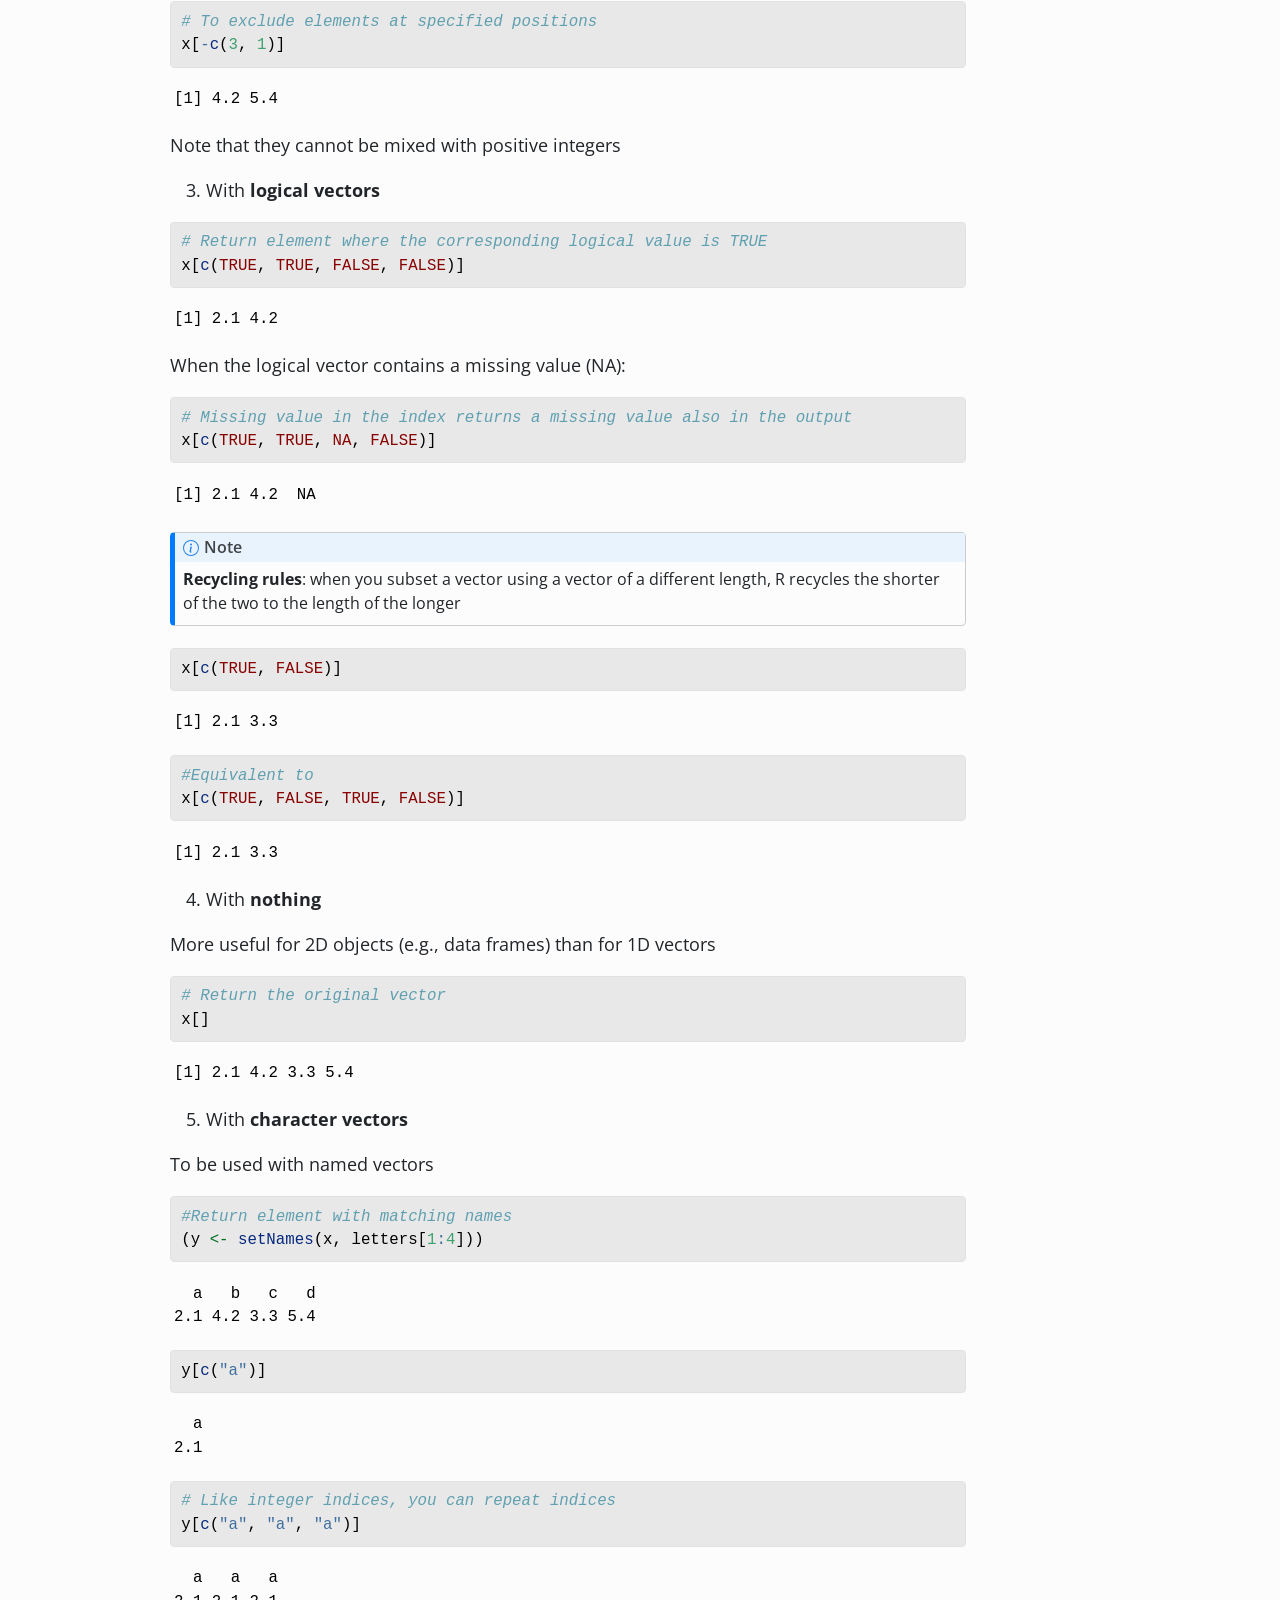
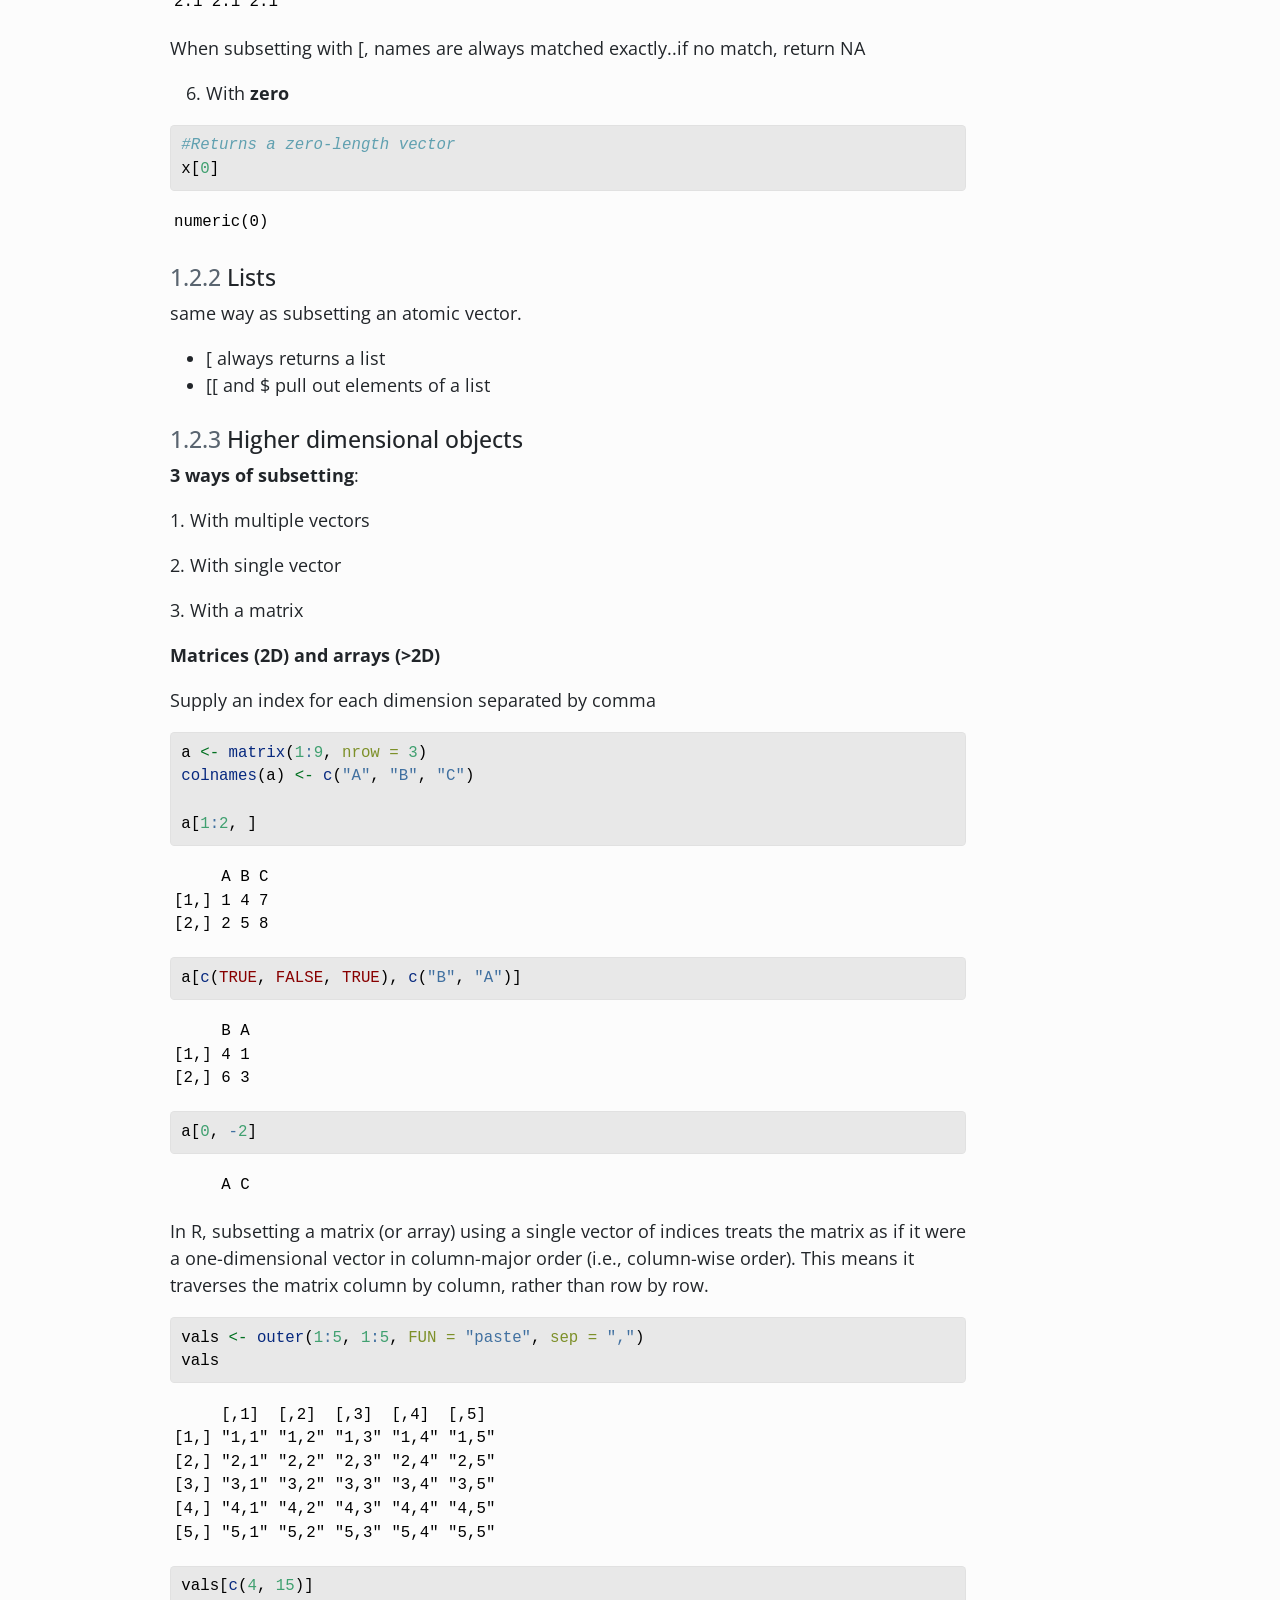
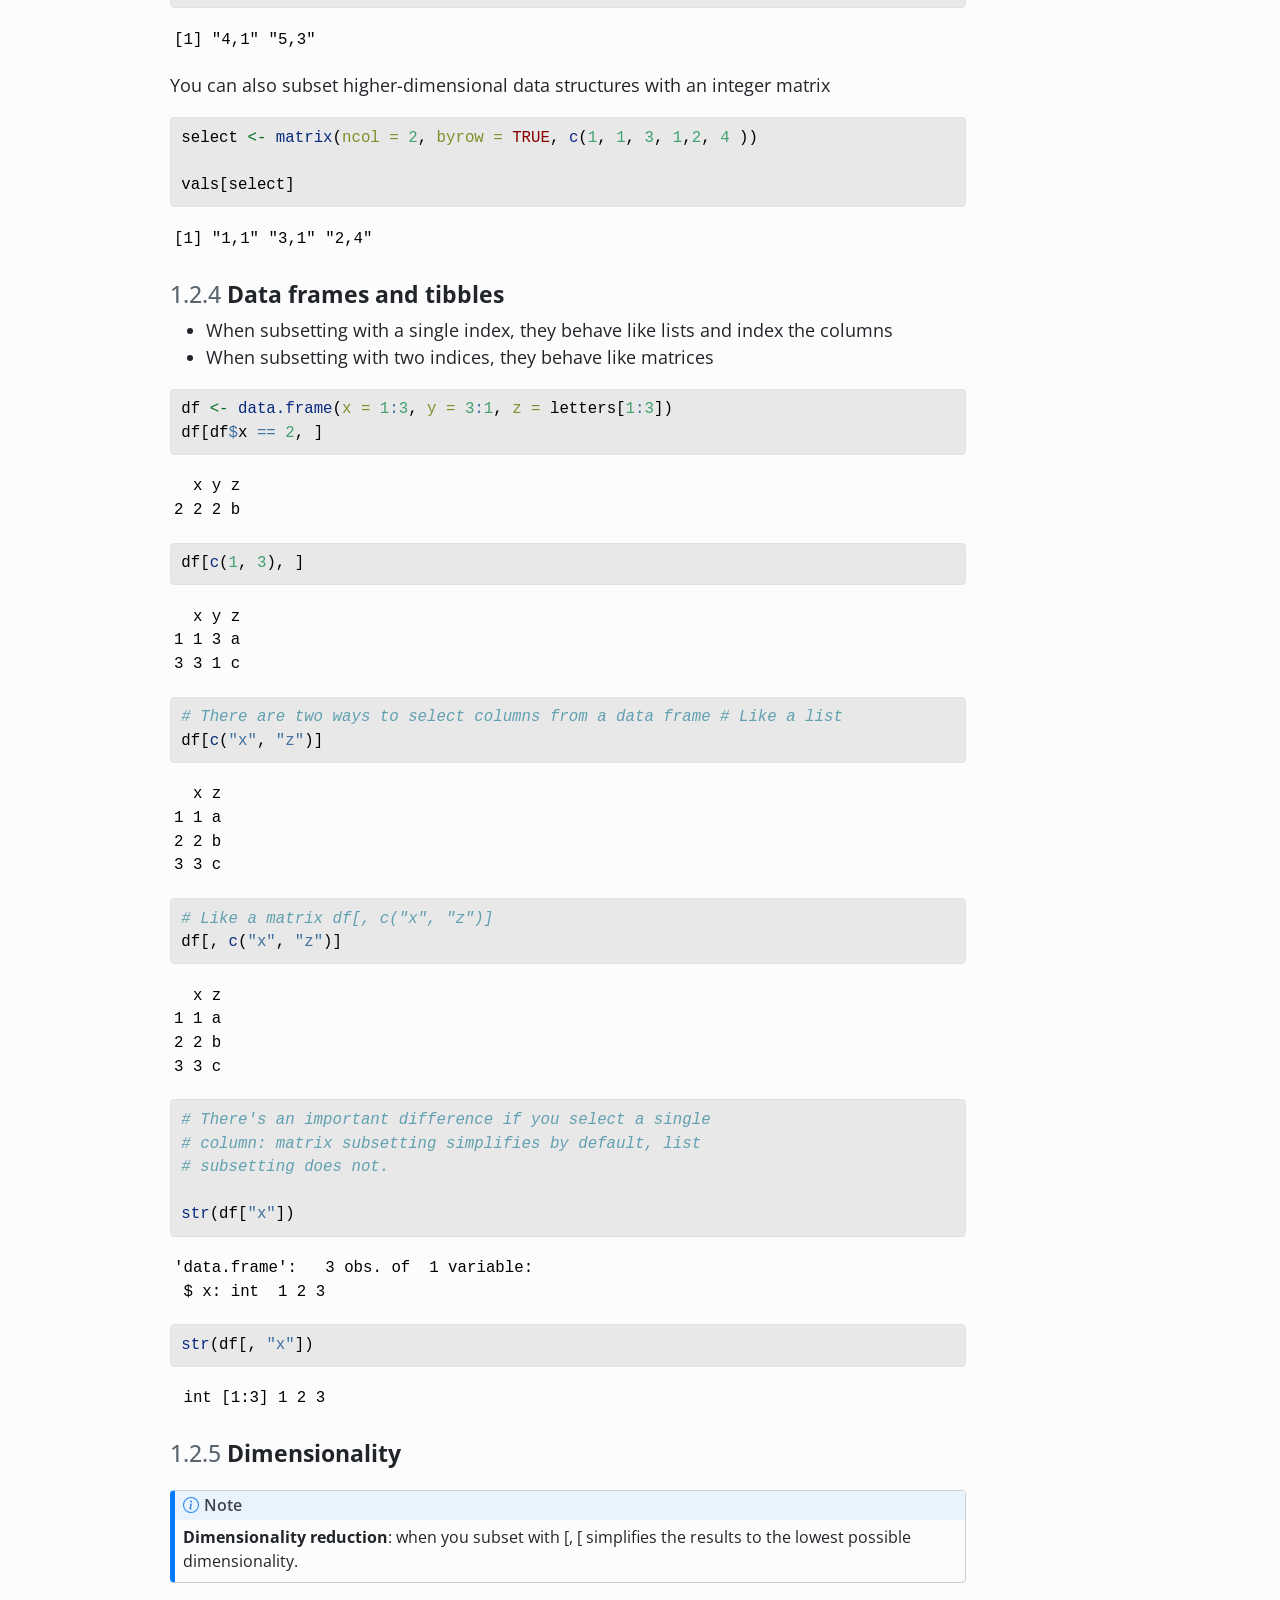
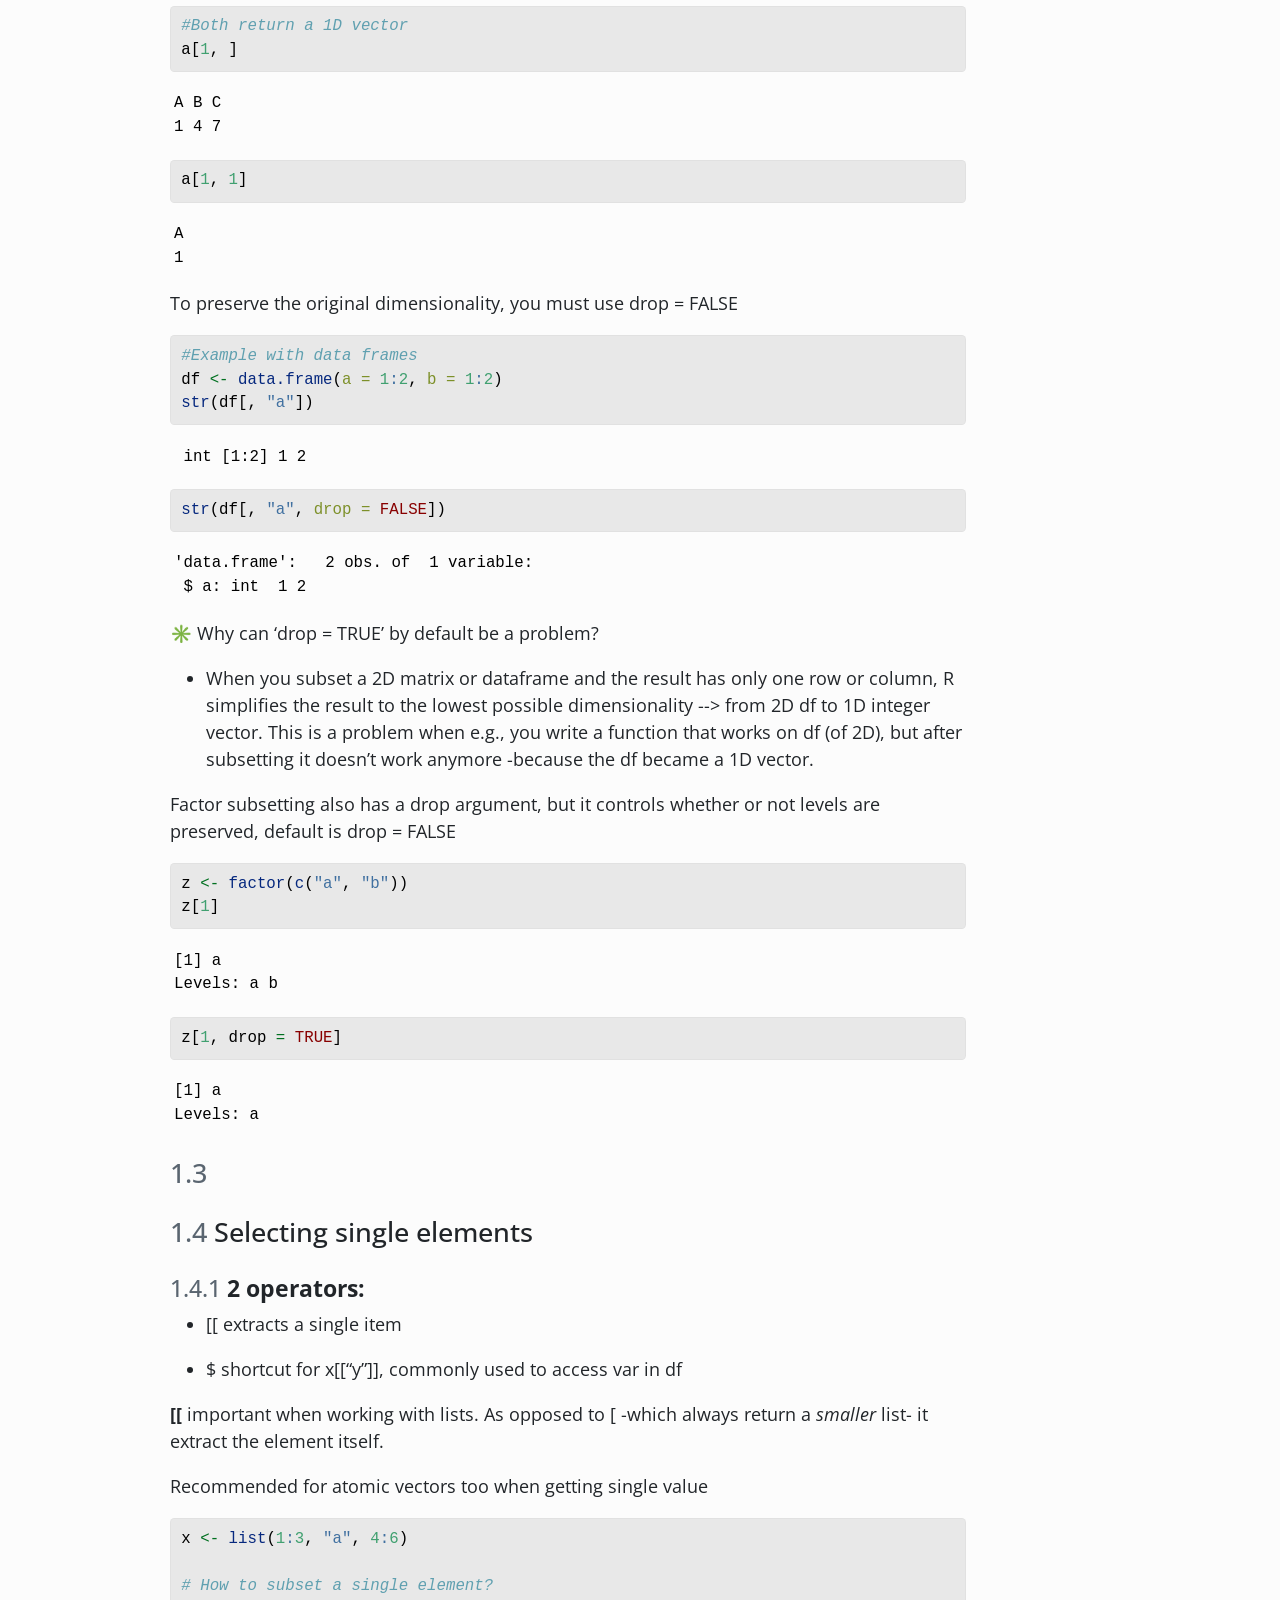
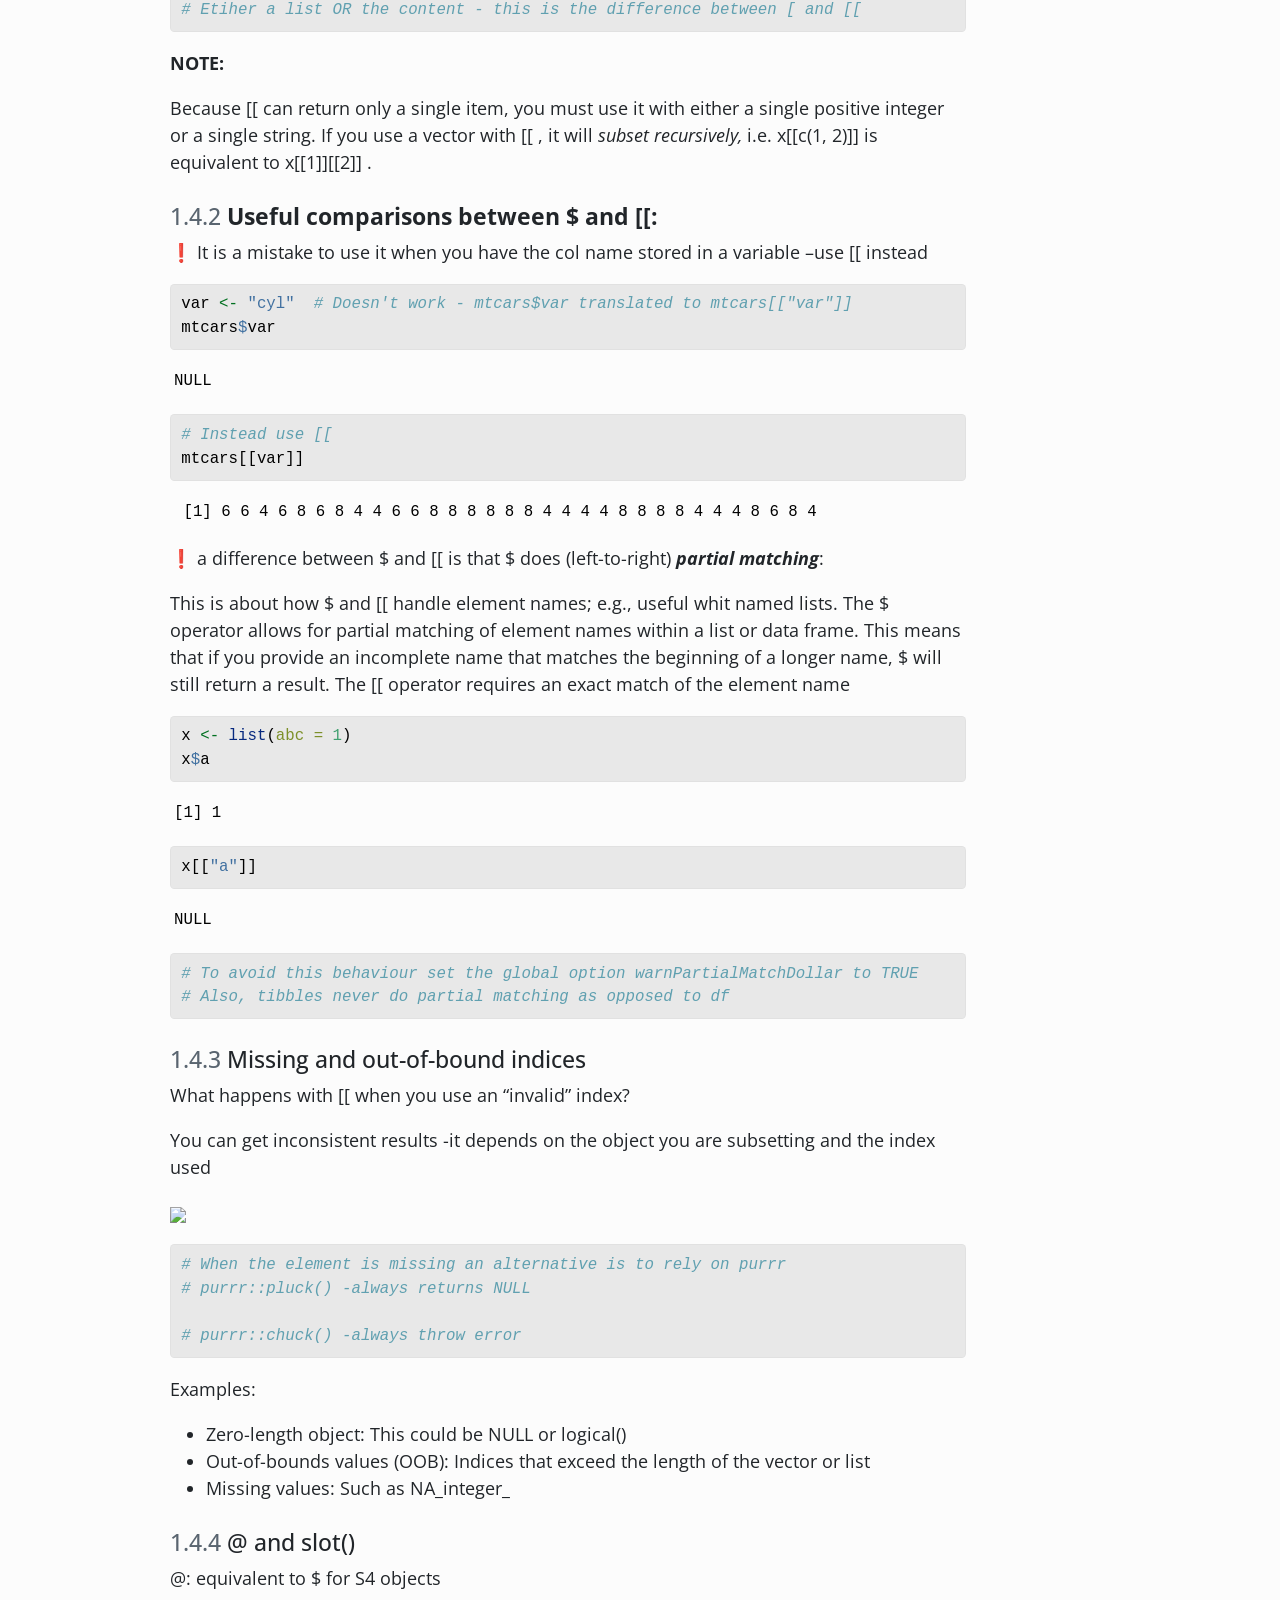
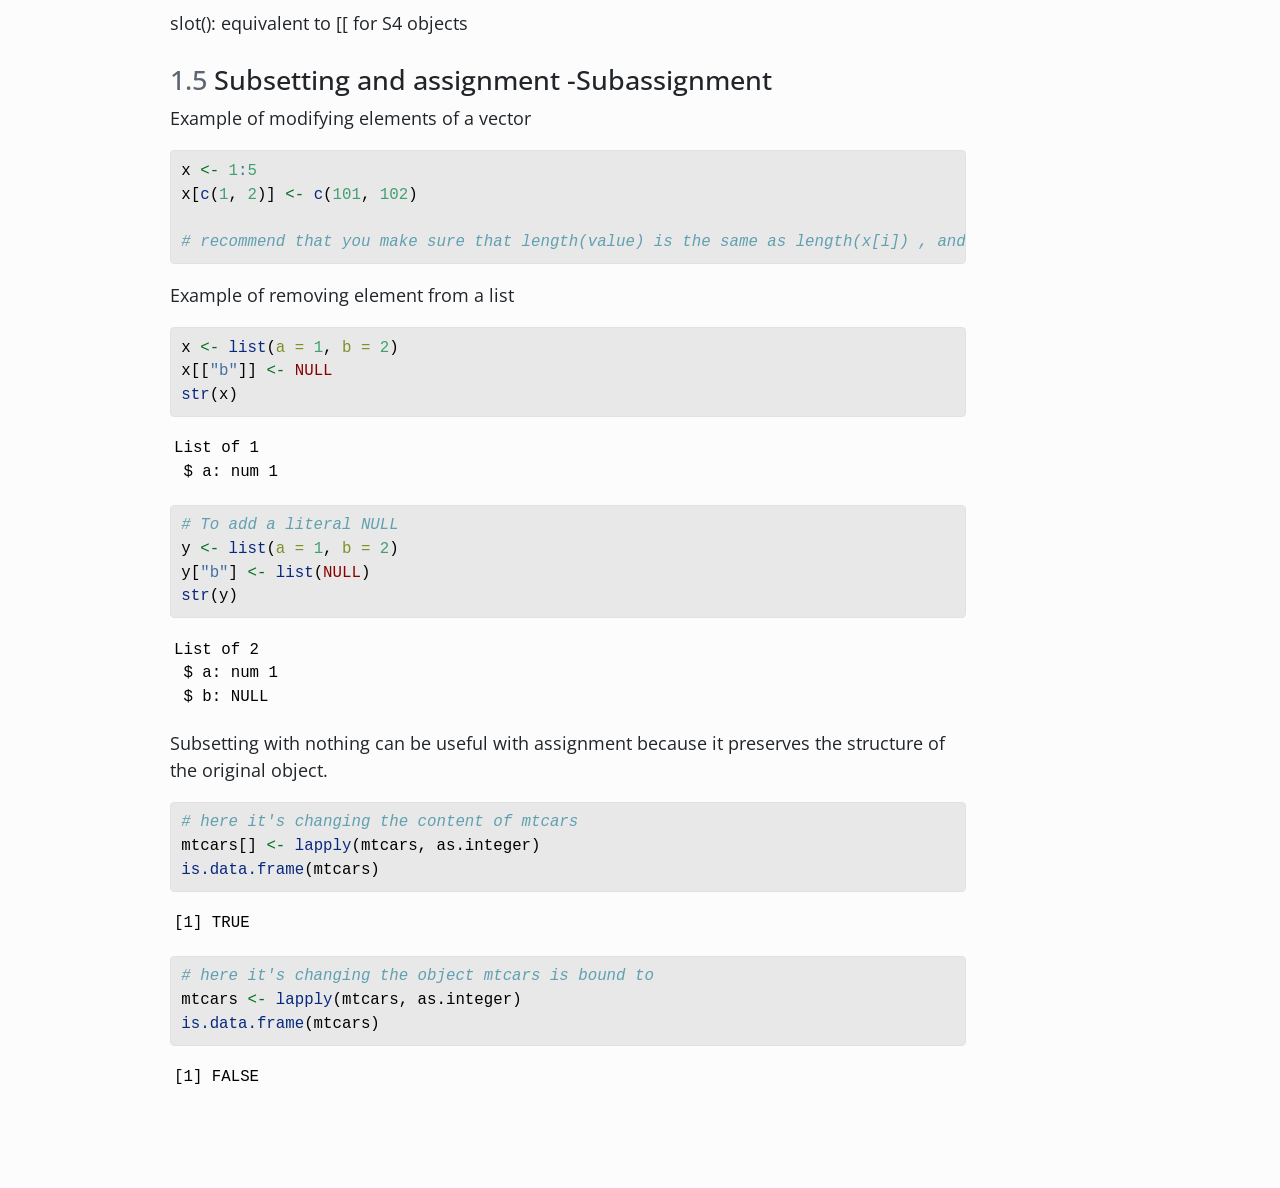
==== commit 265b0b48: "fixes" ====
--- a/Chapter_4.html
+++ b/Chapter_4.html
@@ -301,9 +301,13 @@
 <li>[ always returns a list</li>
 <li>[[ and $ pull out elements of a list</li>
 </ul>
-<section id="higher-dimensional-objects" class="level5" data-number="1.2.2.1">
-<h5 data-number="1.2.2.1" class="anchored" data-anchor-id="higher-dimensional-objects"><span class="header-section-number">1.2.2.1</span> Higher dimensional objects</h5>
-<p><strong>3 ways of subsetting</strong>: 1. With multiple vectors 2. With single vector 3. With a matrix</p>
+</section>
+<section id="higher-dimensional-objects" class="level4" data-number="1.2.3">
+<h4 data-number="1.2.3" class="anchored" data-anchor-id="higher-dimensional-objects"><span class="header-section-number">1.2.3</span> Higher dimensional objects</h4>
+<p><strong>3 ways of subsetting</strong>:</p>
+<p>1. With multiple vectors</p>
+<p>2. With single vector</p>
+<p>3. With a matrix</p>
 <p><strong>Matrices (2D) and arrays (&gt;2D)</strong></p>
 <p>Supply an index for each dimension separated by comma</p>
 <div class="cell">
@@ -354,9 +358,8 @@
 </div>
 </div>
 </section>
-</section>
-<section id="data-frames-and-tibbles" class="level4" data-number="1.2.3">
-<h4 data-number="1.2.3" class="anchored" data-anchor-id="data-frames-and-tibbles"><span class="header-section-number">1.2.3</span> <strong>Data frames and tibbles</strong></h4>
+<section id="data-frames-and-tibbles" class="level4" data-number="1.2.4">
+<h4 data-number="1.2.4" class="anchored" data-anchor-id="data-frames-and-tibbles"><span class="header-section-number">1.2.4</span> <strong>Data frames and tibbles</strong></h4>
 <ul>
 <li>When subsetting with a single index, they behave like lists and index the columns</li>
 <li>When subsetting with two indices, they behave like matrices</li>
@@ -405,8 +408,8 @@
 </div>
 </div>
 </section>
-<section id="dimensionality" class="level4" data-number="1.2.4">
-<h4 data-number="1.2.4" class="anchored" data-anchor-id="dimensionality"><span class="header-section-number">1.2.4</span> <strong>Dimensionality</strong></h4>
+<section id="dimensionality" class="level4" data-number="1.2.5">
+<h4 data-number="1.2.5" class="anchored" data-anchor-id="dimensionality"><span class="header-section-number">1.2.5</span> <strong>Dimensionality</strong></h4>
 <div class="callout-note callout callout-style-default callout-captioned">
 <div class="callout-header d-flex align-content-center">
 <div class="callout-icon-container">
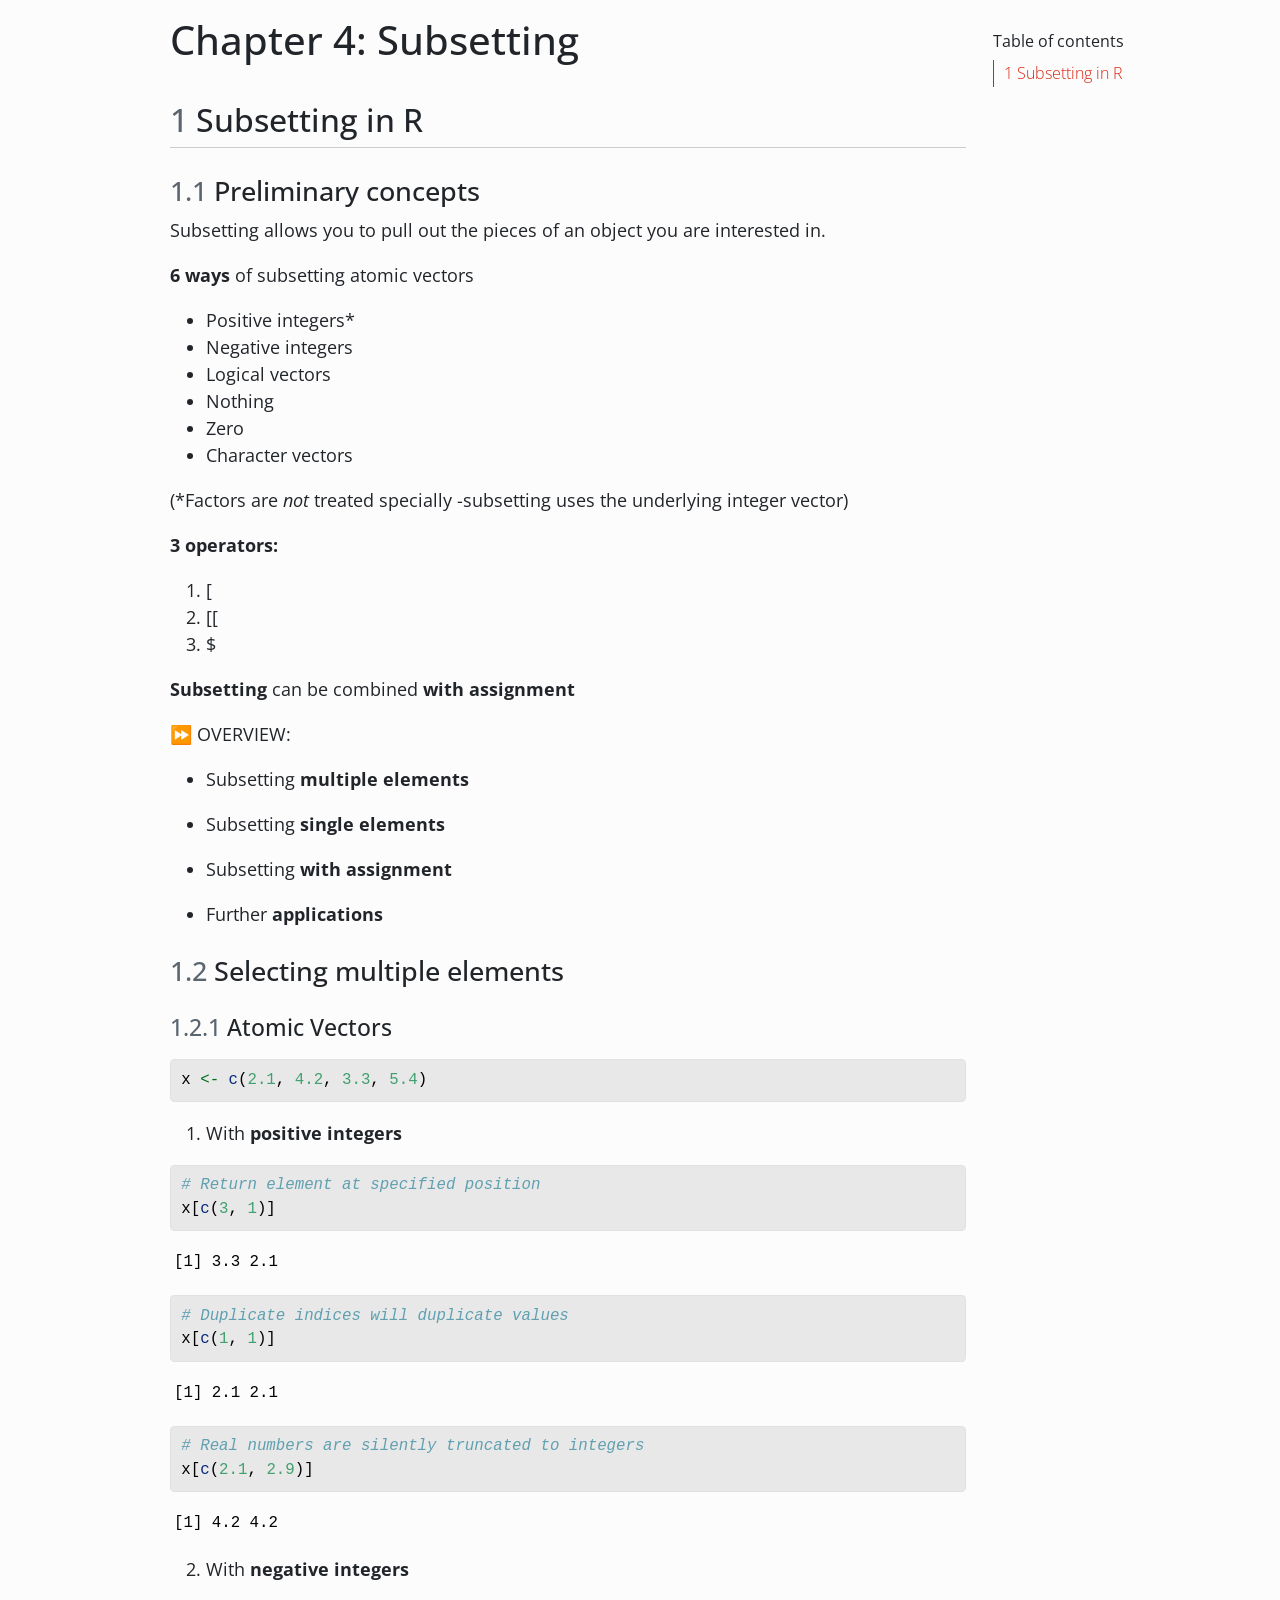
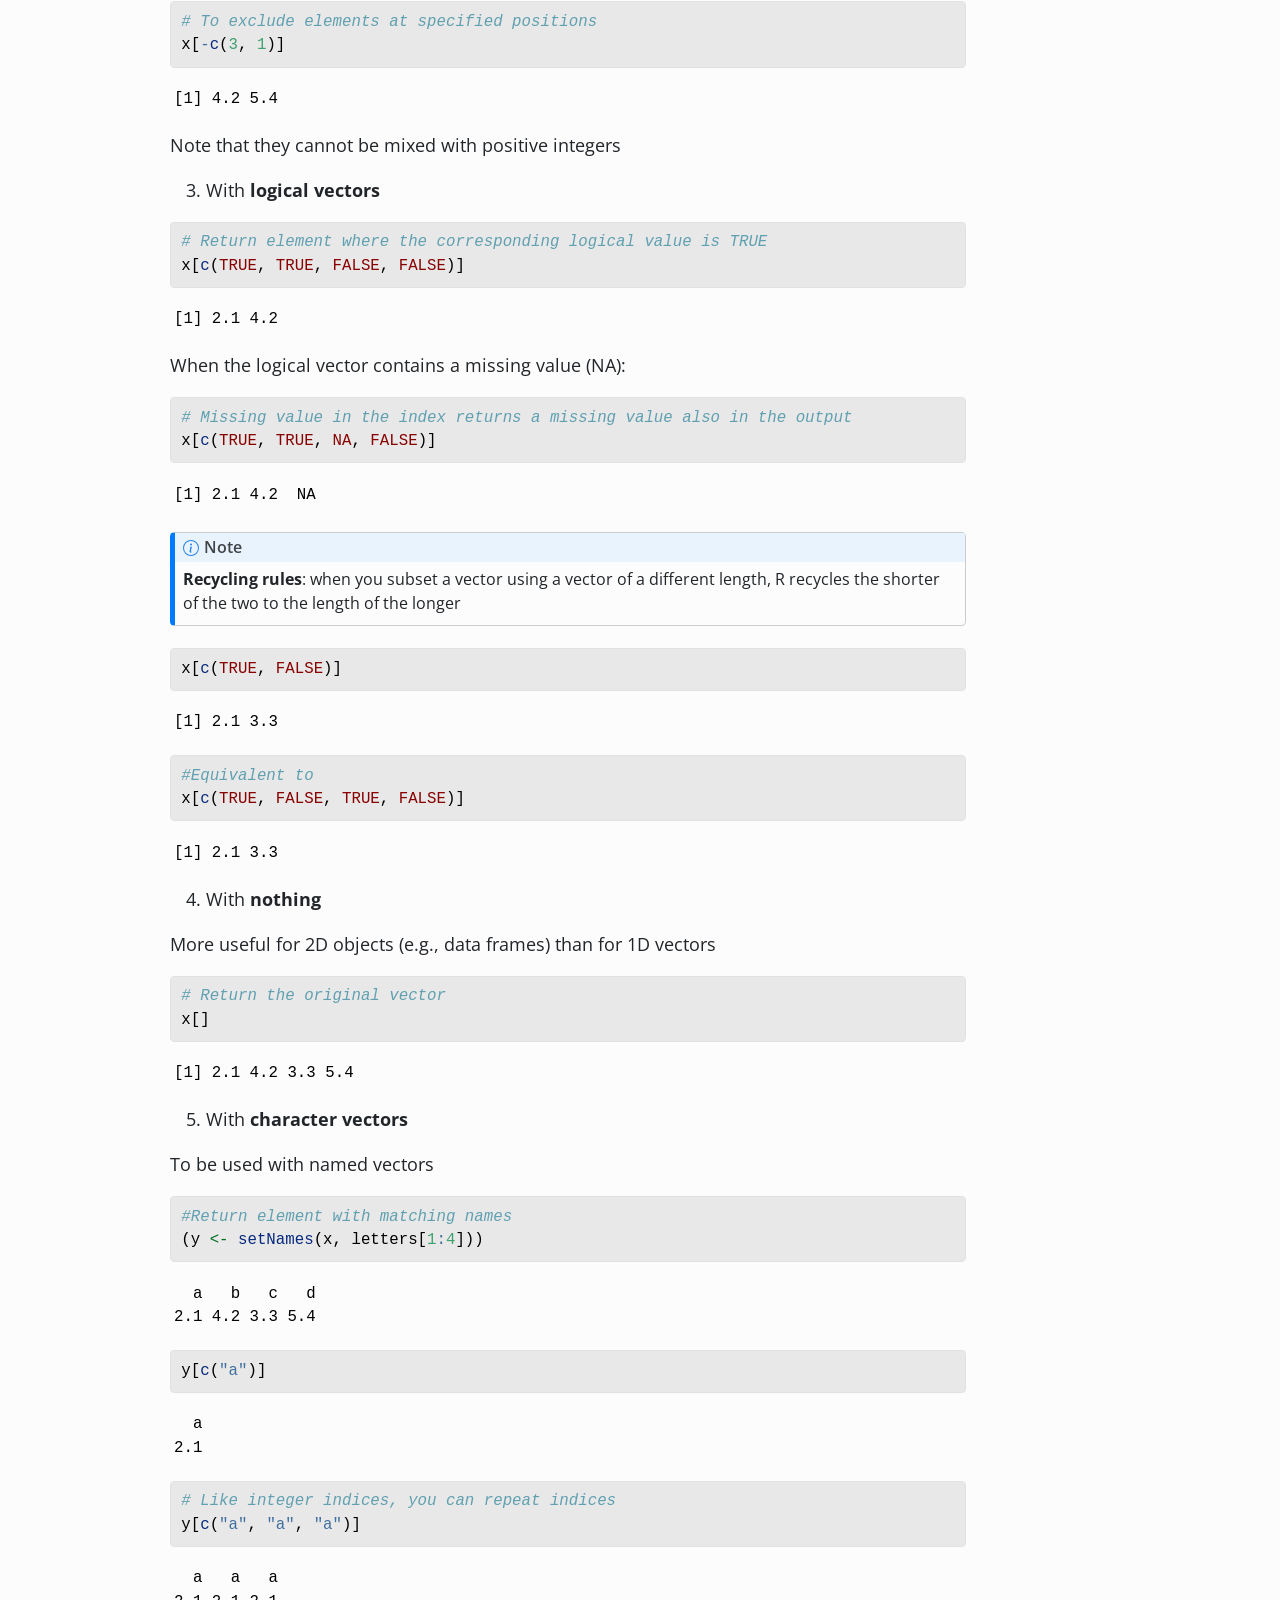
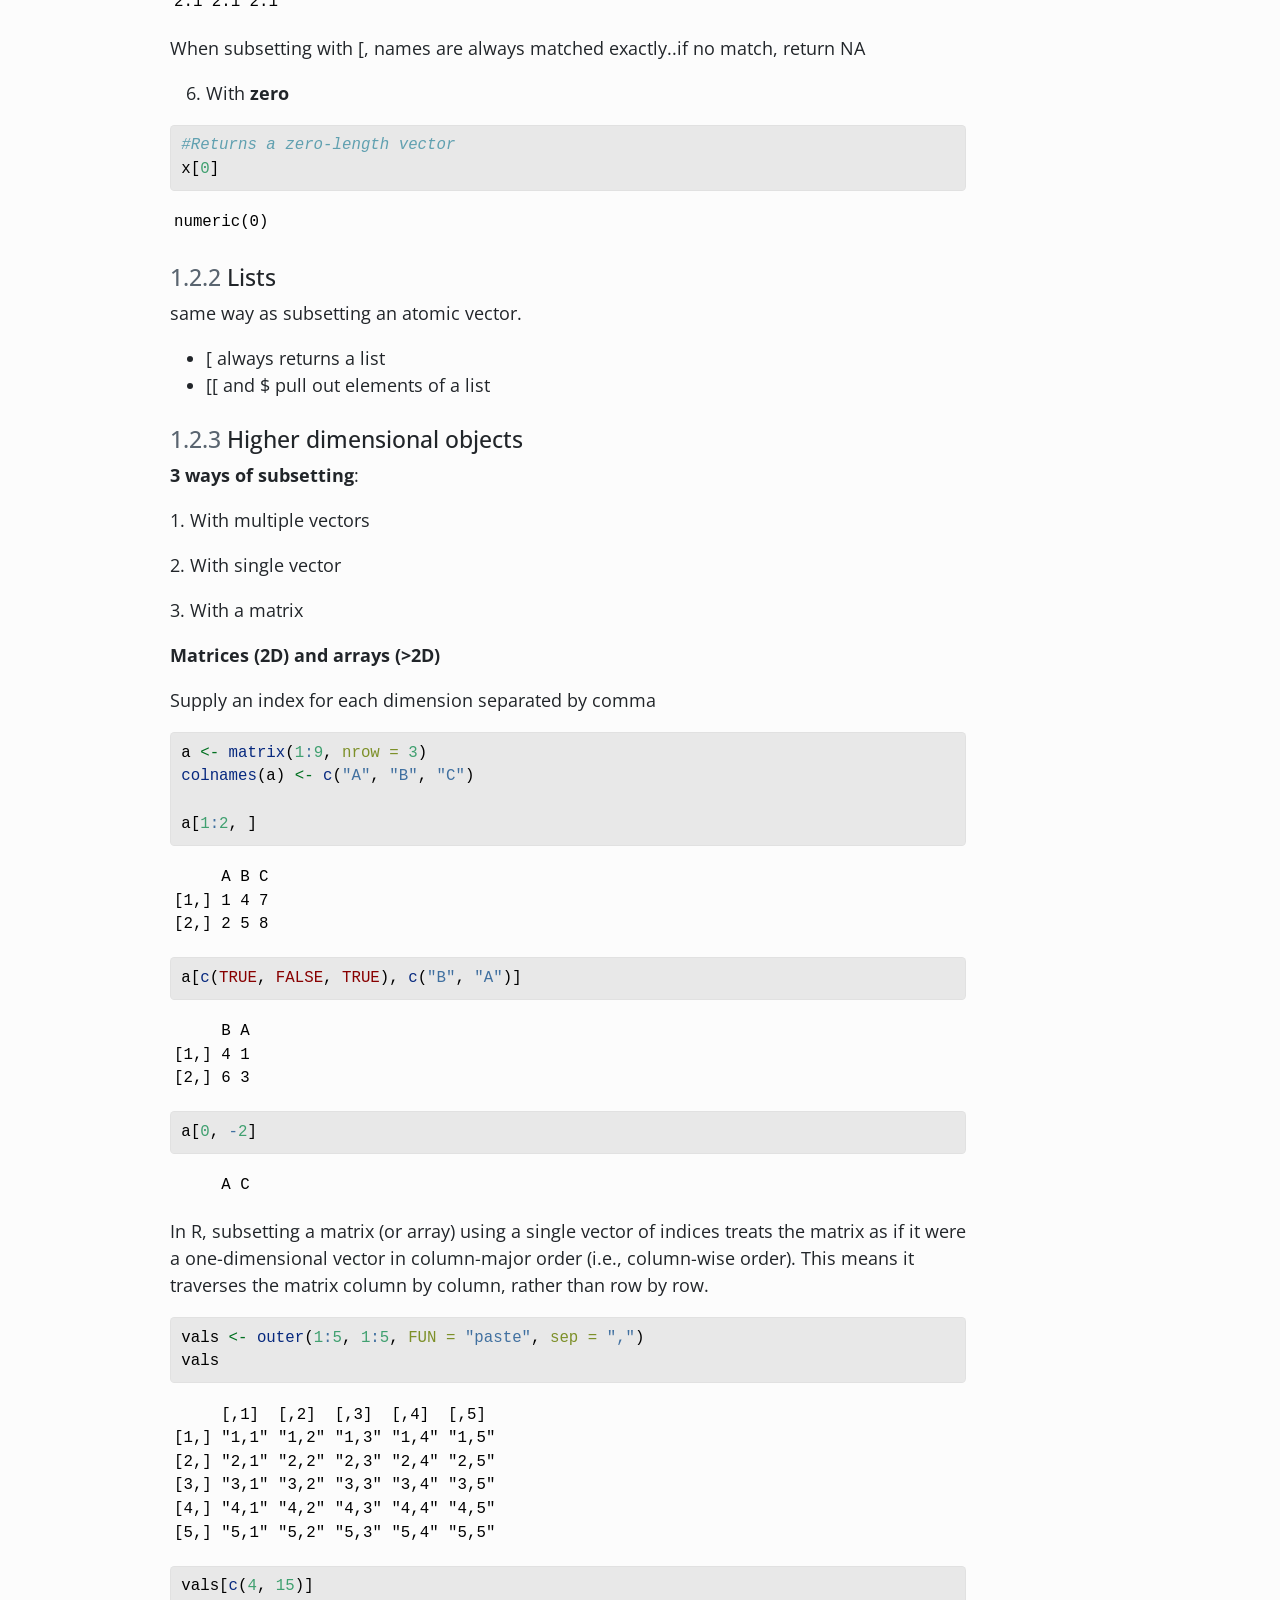
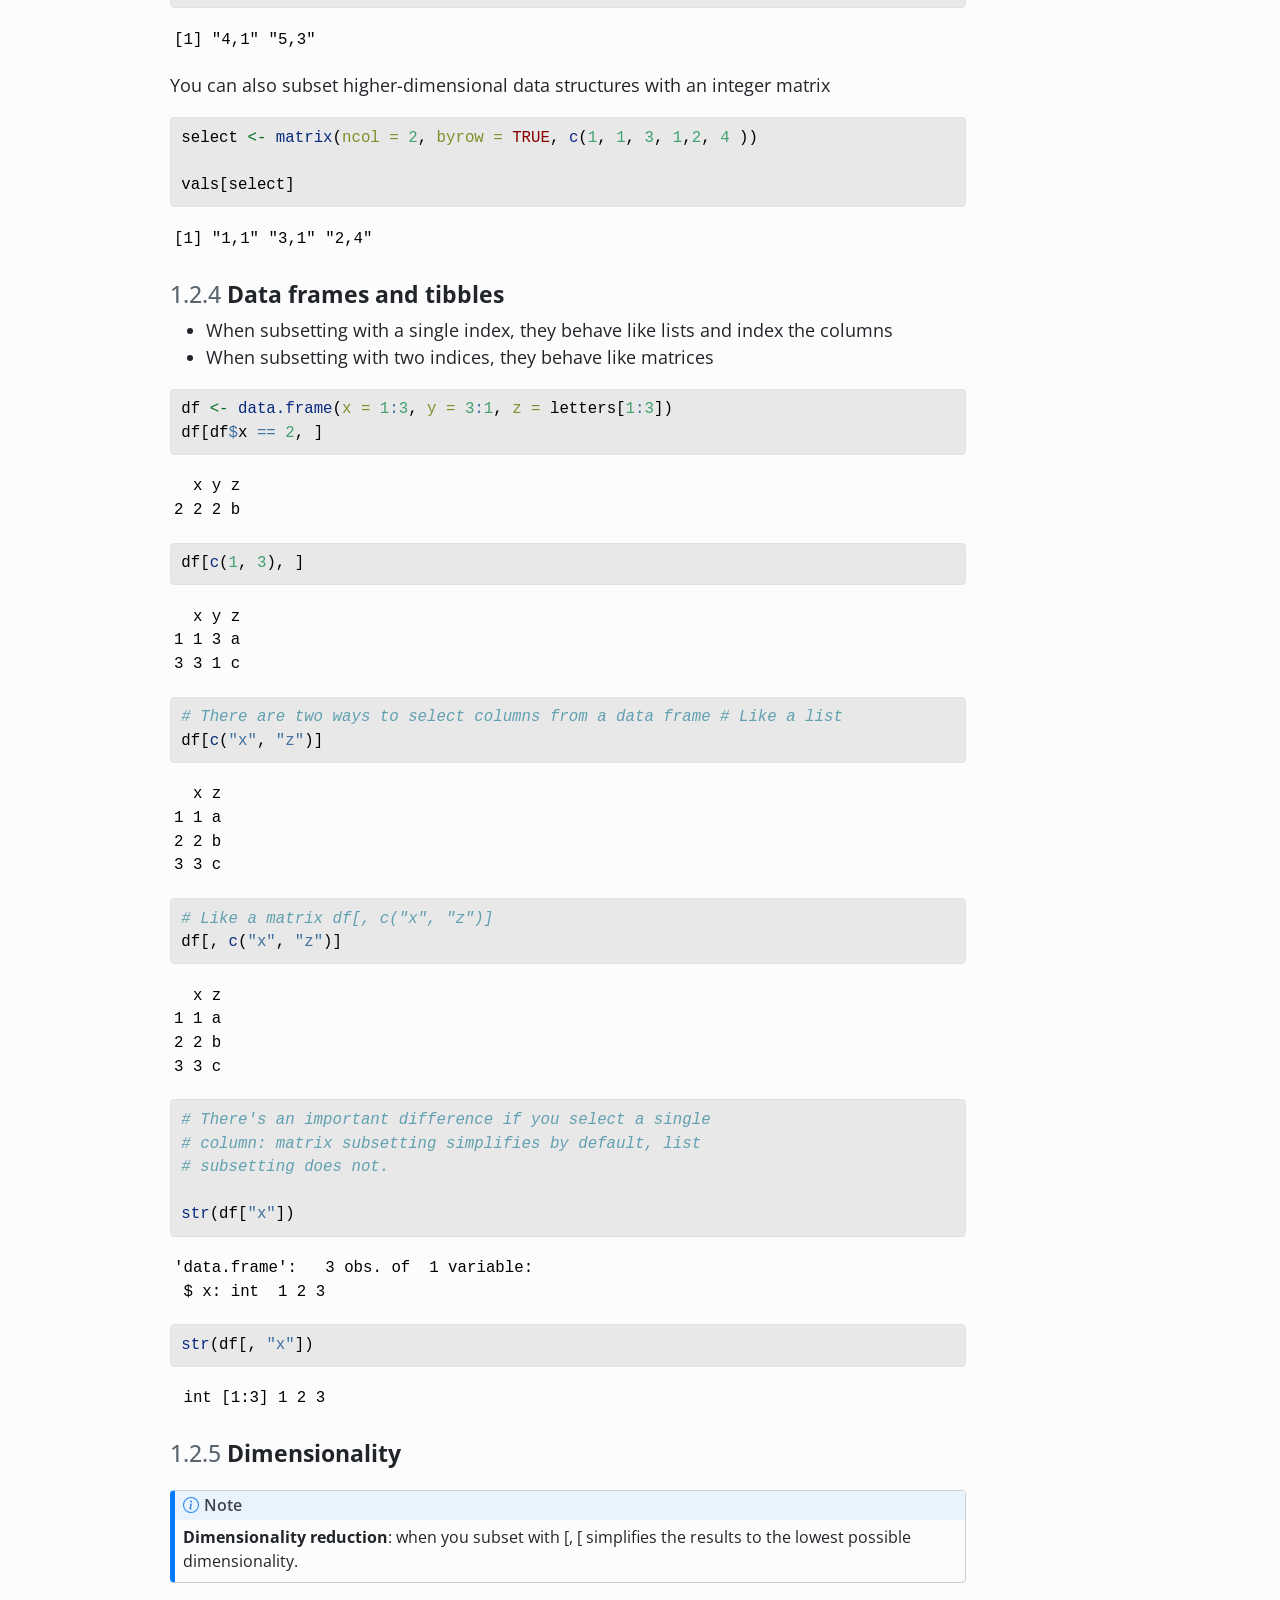
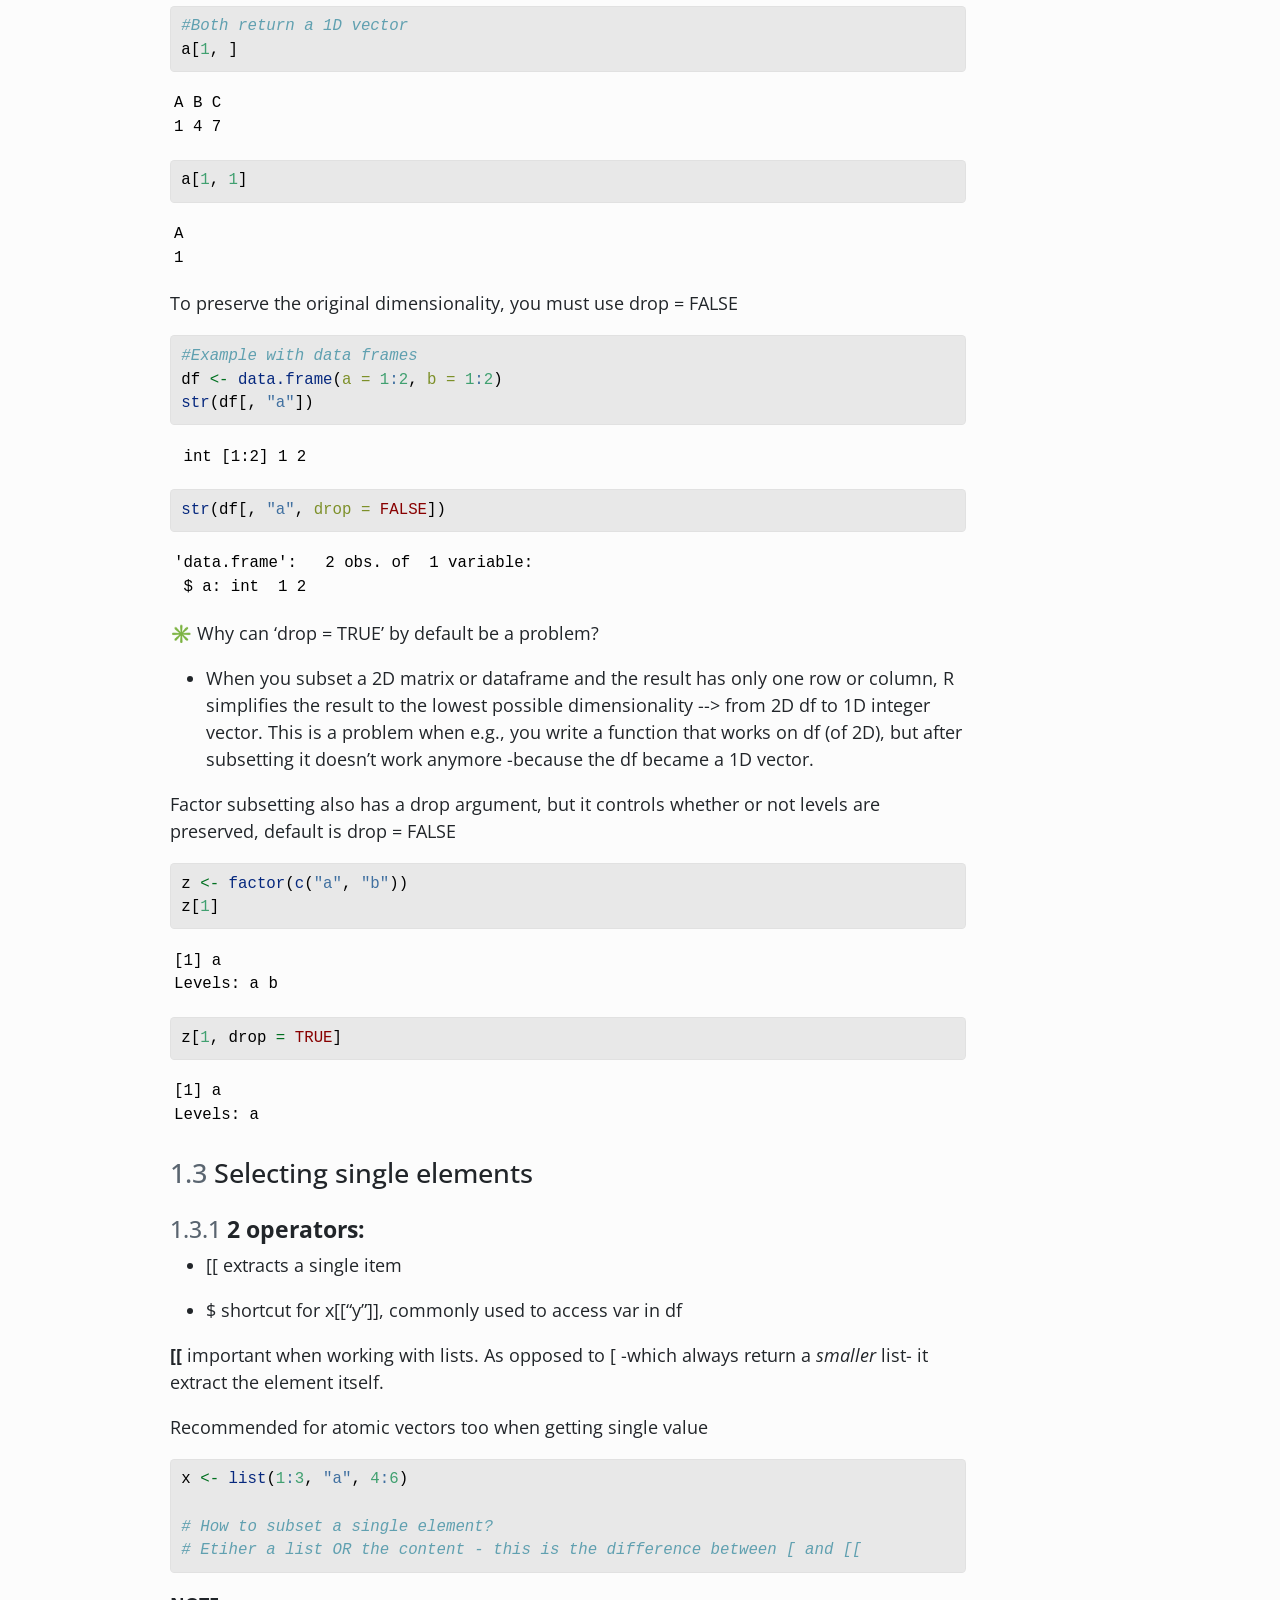
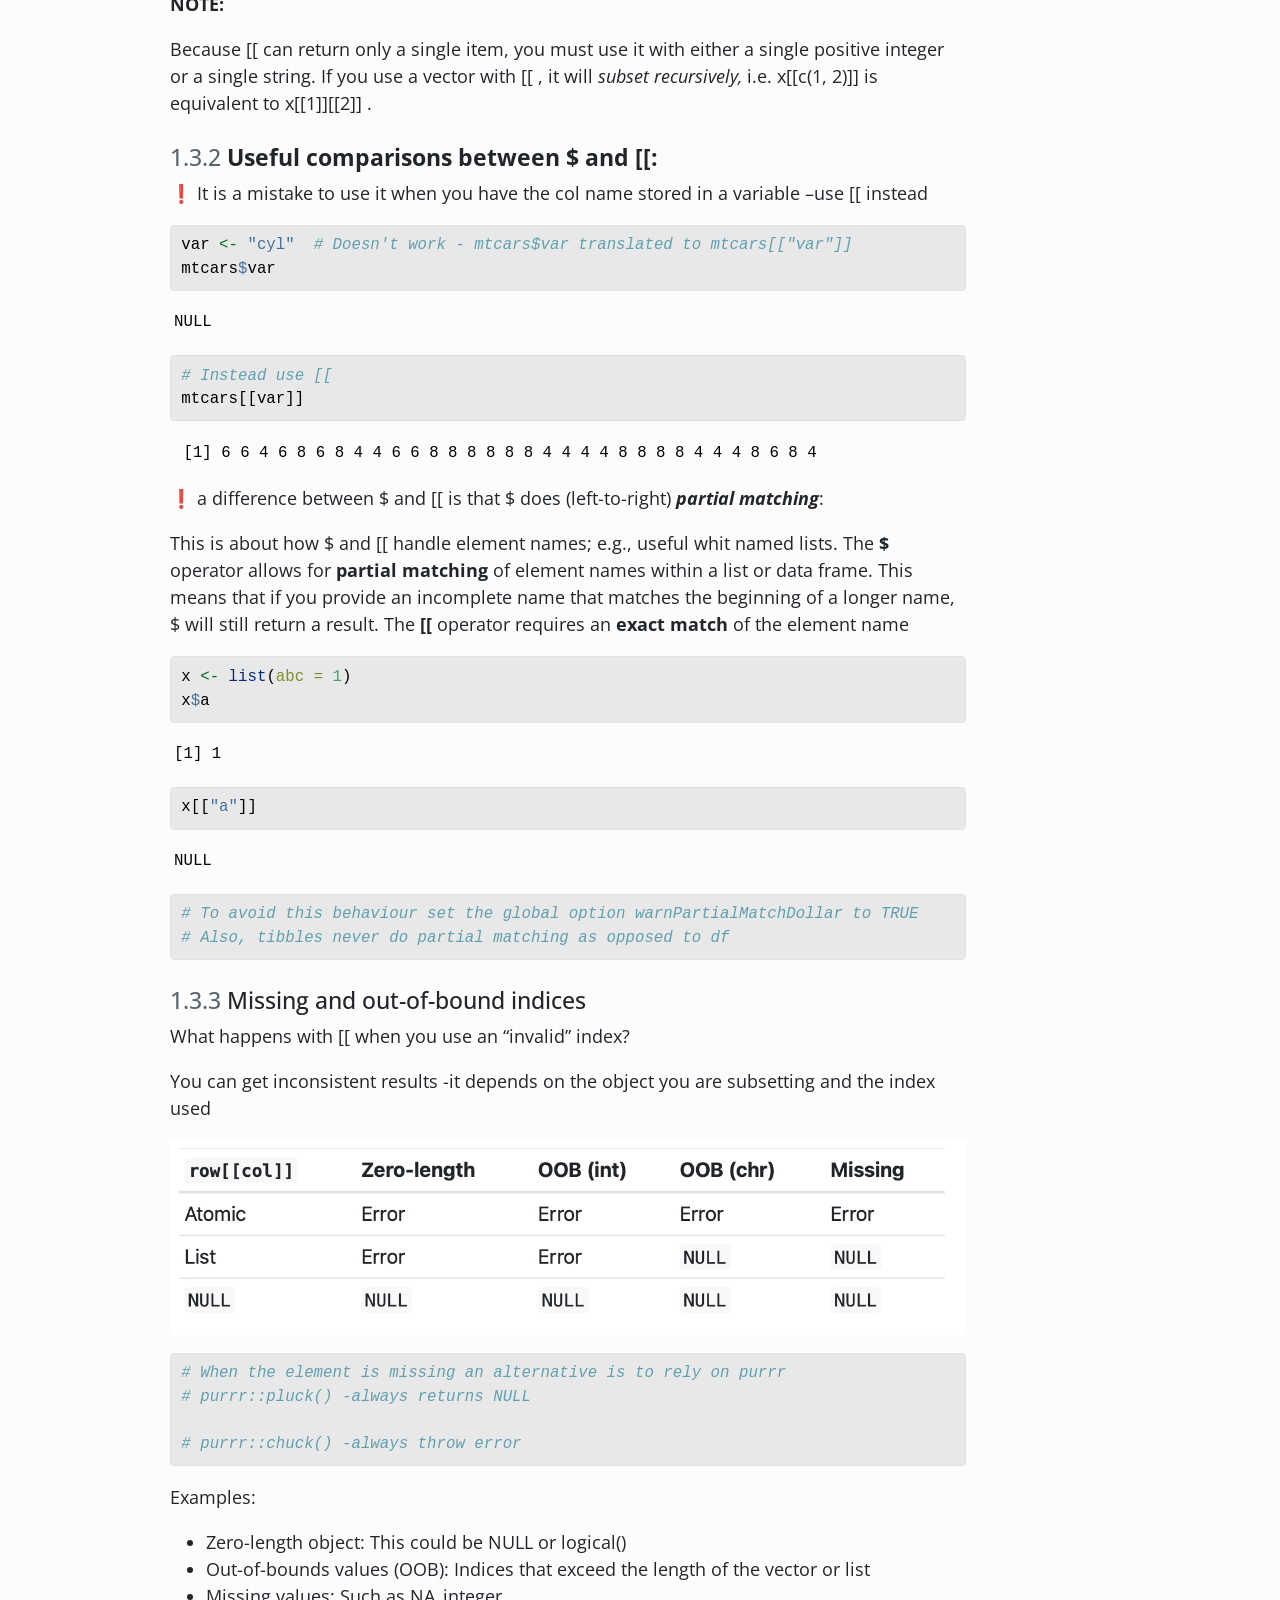
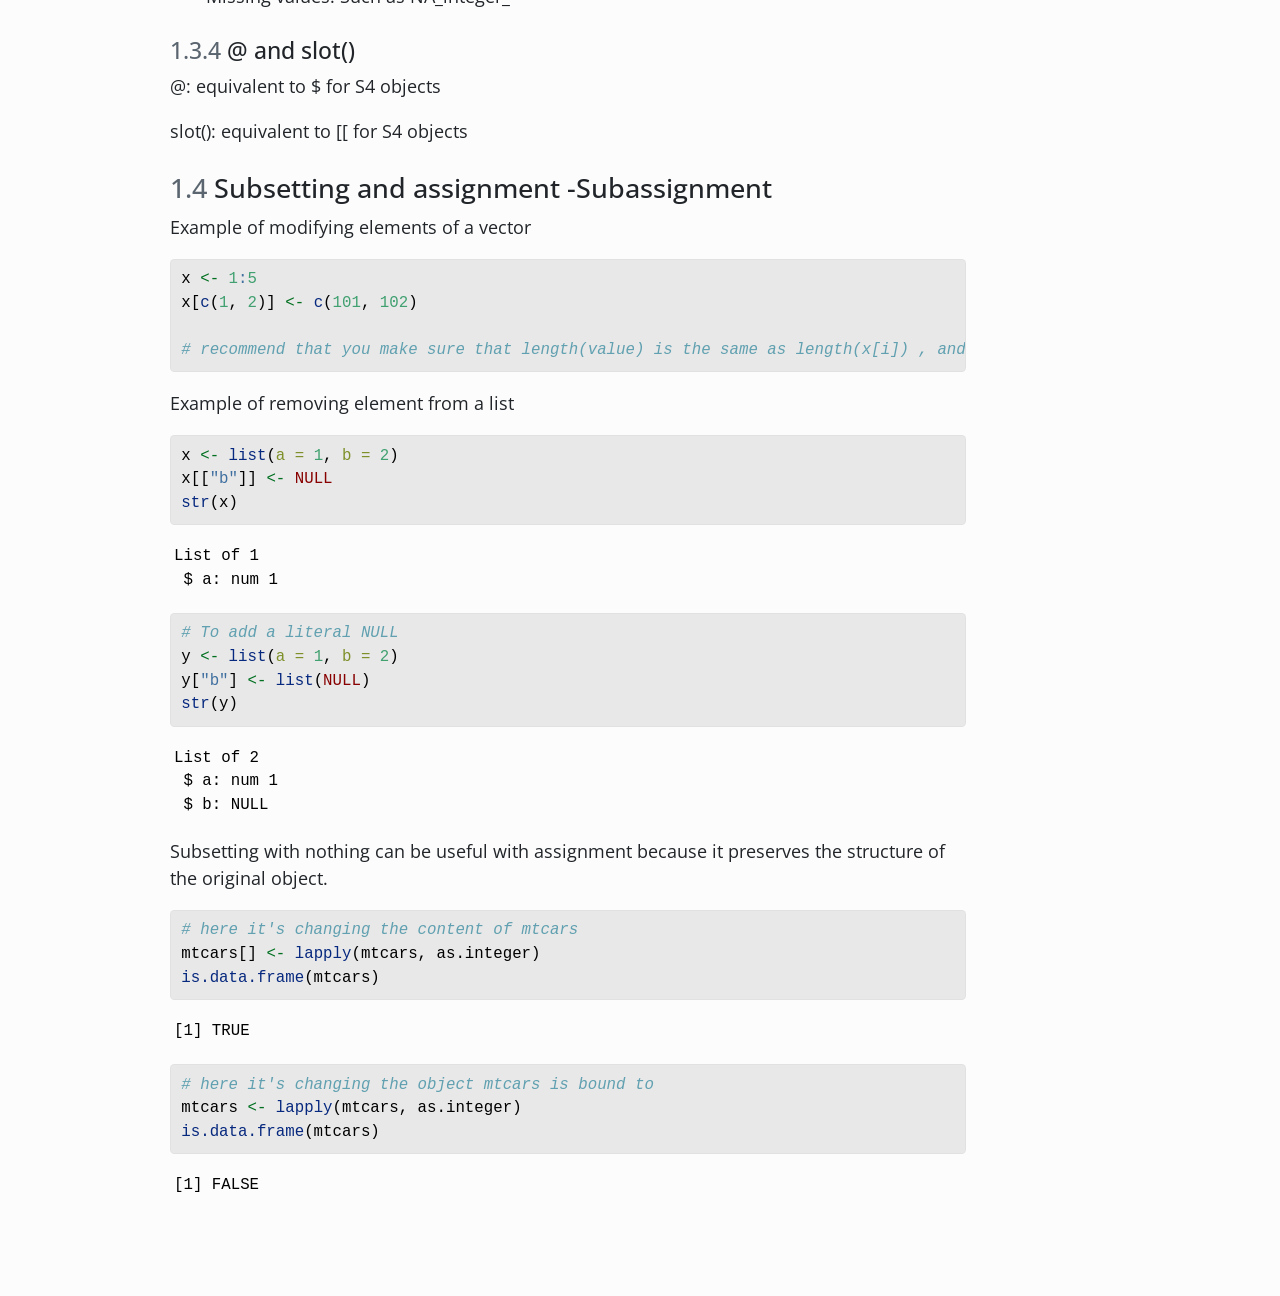
==== commit 38758cfd: "fixes to escape ch" ====
--- a/Chapter_4.html
+++ b/Chapter_4.html
@@ -112,9 +112,8 @@
   <ul class="collapse">
   <li><a href="#preliminary-concepts" id="toc-preliminary-concepts" class="nav-link" data-scroll-target="#preliminary-concepts"><span class="toc-section-number">1.1</span>  Preliminary concepts</a></li>
   <li><a href="#selecting-multiple-elements" id="toc-selecting-multiple-elements" class="nav-link" data-scroll-target="#selecting-multiple-elements"><span class="toc-section-number">1.2</span>  Selecting multiple elements</a></li>
-  <li><a href="#section" id="toc-section" class="nav-link" data-scroll-target="#section"><span class="toc-section-number">1.3</span>  </a></li>
-  <li><a href="#selecting-single-elements" id="toc-selecting-single-elements" class="nav-link" data-scroll-target="#selecting-single-elements"><span class="toc-section-number">1.4</span>  Selecting single elements</a></li>
-  <li><a href="#subsetting-and-assignment--subassignment" id="toc-subsetting-and-assignment--subassignment" class="nav-link" data-scroll-target="#subsetting-and-assignment--subassignment"><span class="toc-section-number">1.5</span>  Subsetting and assignment -Subassignment</a></li>
+  <li><a href="#selecting-single-elements" id="toc-selecting-single-elements" class="nav-link" data-scroll-target="#selecting-single-elements"><span class="toc-section-number">1.3</span>  Selecting single elements</a></li>
+  <li><a href="#subsetting-and-assignment--subassignment" id="toc-subsetting-and-assignment--subassignment" class="nav-link" data-scroll-target="#subsetting-and-assignment--subassignment"><span class="toc-section-number">1.4</span>  Subsetting and assignment -Subassignment</a></li>
   </ul></li>
   </ul>
 </nav>
@@ -470,13 +469,10 @@
 </div>
 </section>
 </section>
-<section id="section" class="level3" data-number="1.3">
-<h3 data-number="1.3" class="anchored" data-anchor-id="section"><span class="header-section-number">1.3</span> </h3>
-</section>
-<section id="selecting-single-elements" class="level3" data-number="1.4">
-<h3 data-number="1.4" class="anchored" data-anchor-id="selecting-single-elements"><span class="header-section-number">1.4</span> Selecting single elements</h3>
-<section id="operators" class="level4" data-number="1.4.1">
-<h4 data-number="1.4.1" class="anchored" data-anchor-id="operators"><span class="header-section-number">1.4.1</span> <strong>2 operators:</strong></h4>
+<section id="selecting-single-elements" class="level3" data-number="1.3">
+<h3 data-number="1.3" class="anchored" data-anchor-id="selecting-single-elements"><span class="header-section-number">1.3</span> Selecting single elements</h3>
+<section id="operators" class="level4" data-number="1.3.1">
+<h4 data-number="1.3.1" class="anchored" data-anchor-id="operators"><span class="header-section-number">1.3.1</span> <strong>2 operators:</strong></h4>
 <ul>
 <li><p>[[ extracts a single item</p></li>
 <li><p>$ shortcut for x[[“y”]], commonly used to access var in df</p></li>
@@ -492,8 +488,8 @@
 <p><strong>NOTE:</strong></p>
 <p>Because [[ can return only a single item, you must use it with either a single positive integer or a single string. If you use a vector with [[ , it will <em>subset recursively,</em> i.e.&nbsp;x[[c(1, 2)]] is equivalent to x[[1]][[2]] .</p>
 </section>
-<section id="useful-comparisons-between-and" class="level4" data-number="1.4.2">
-<h4 data-number="1.4.2" class="anchored" data-anchor-id="useful-comparisons-between-and"><span class="header-section-number">1.4.2</span> <strong>Useful comparisons between $ and [[:</strong></h4>
+<section id="useful-comparisons-between-and" class="level4" data-number="1.3.2">
+<h4 data-number="1.3.2" class="anchored" data-anchor-id="useful-comparisons-between-and"><span class="header-section-number">1.3.2</span> <strong>Useful comparisons between $ and [[:</strong></h4>
 <p>❗ It is a mistake to use it when you have the col name stored in a variable –use [[ instead</p>
 <div class="cell">
 <div class="sourceCode cell-code" id="cb65"><pre class="sourceCode r code-with-copy"><code class="sourceCode r"><span id="cb65-1"><a href="#cb65-1" aria-hidden="true" tabindex="-1"></a>var <span class="ot">&lt;-</span> <span class="st">"cyl"</span>  <span class="co"># Doesn't work - mtcars$var translated to mtcars[["var"]]</span></span>
@@ -508,7 +504,7 @@
 </div>
 </div>
 <p>❗ a difference between $ and [[ is that $ does (left-to-right) <strong><em>partial matching</em></strong>:</p>
-<p>This is about how $ and [[ handle element names; e.g., useful whit named lists. The $ operator allows for partial matching of element names within a list or data frame. This means that if you provide an incomplete name that matches the beginning of a longer name, $ will still return a result. The [[ operator requires an exact match of the element name</p>
+<p>This is about how $ and [[ handle element names; e.g., useful whit named lists. The <strong>$</strong> operator allows for <strong>partial matching</strong> of element names within a list or data frame. This means that if you provide an incomplete name that matches the beginning of a longer name, $ will still return a result. The <strong>[[</strong> operator requires an <strong>exact match</strong> of the element name</p>
 <div class="cell">
 <div class="sourceCode cell-code" id="cb69"><pre class="sourceCode r code-with-copy"><code class="sourceCode r"><span id="cb69-1"><a href="#cb69-1" aria-hidden="true" tabindex="-1"></a>x <span class="ot">&lt;-</span> <span class="fu">list</span>(<span class="at">abc =</span> <span class="dv">1</span>) </span>
 <span id="cb69-2"><a href="#cb69-2" aria-hidden="true" tabindex="-1"></a>x<span class="sc">$</span>a</span></code><button title="Copy to Clipboard" class="code-copy-button"><i class="bi"></i></button></pre></div>
@@ -523,11 +519,11 @@
 <span id="cb73-2"><a href="#cb73-2" aria-hidden="true" tabindex="-1"></a><span class="co"># Also, tibbles never do partial matching as opposed to df </span></span></code><button title="Copy to Clipboard" class="code-copy-button"><i class="bi"></i></button></pre></div>
 </div>
 </section>
-<section id="missing-and-out-of-bound-indices" class="level4" data-number="1.4.3">
-<h4 data-number="1.4.3" class="anchored" data-anchor-id="missing-and-out-of-bound-indices"><span class="header-section-number">1.4.3</span> Missing and out-of-bound indices</h4>
+<section id="missing-and-out-of-bound-indices" class="level4" data-number="1.3.3">
+<h4 data-number="1.3.3" class="anchored" data-anchor-id="missing-and-out-of-bound-indices"><span class="header-section-number">1.3.3</span> Missing and out-of-bound indices</h4>
 <p>What happens with [[ when you use an “invalid” index?</p>
 <p>You can get inconsistent results -it depends on the object you are subsetting and the index used</p>
-<p><img src="images/Screenshot%202024-06-05%20at%206.08.05%20pm-01.png" class="img-fluid"></p>
+<p><img src="oob_recap.png" class="img-fluid"></p>
 <div class="cell">
 <div class="sourceCode cell-code" id="cb74"><pre class="sourceCode r code-with-copy"><code class="sourceCode r"><span id="cb74-1"><a href="#cb74-1" aria-hidden="true" tabindex="-1"></a><span class="co"># When the element is missing an alternative is to rely on purrr</span></span>
 <span id="cb74-2"><a href="#cb74-2" aria-hidden="true" tabindex="-1"></a><span class="co"># purrr::pluck() -always returns NULL</span></span>
@@ -541,14 +537,14 @@
 <li>Missing values: Such as NA_integer_</li>
 </ul>
 </section>
-<section id="and-slot" class="level4" data-number="1.4.4">
-<h4 data-number="1.4.4" class="anchored" data-anchor-id="and-slot"><span class="header-section-number">1.4.4</span> @ and slot()</h4>
+<section id="and-slot" class="level4" data-number="1.3.4">
+<h4 data-number="1.3.4" class="anchored" data-anchor-id="and-slot"><span class="header-section-number">1.3.4</span> @ and slot()</h4>
 <p>@: equivalent to $ for S4 objects</p>
 <p>slot(): equivalent to [[ for S4 objects</p>
 </section>
 </section>
-<section id="subsetting-and-assignment--subassignment" class="level3" data-number="1.5">
-<h3 data-number="1.5" class="anchored" data-anchor-id="subsetting-and-assignment--subassignment"><span class="header-section-number">1.5</span> Subsetting and assignment -Subassignment</h3>
+<section id="subsetting-and-assignment--subassignment" class="level3" data-number="1.4">
+<h3 data-number="1.4" class="anchored" data-anchor-id="subsetting-and-assignment--subassignment"><span class="header-section-number">1.4</span> Subsetting and assignment -Subassignment</h3>
 <p>Example of modifying elements of a vector</p>
 <div class="cell">
 <div class="sourceCode cell-code" id="cb75"><pre class="sourceCode r code-with-copy"><code class="sourceCode r"><span id="cb75-1"><a href="#cb75-1" aria-hidden="true" tabindex="-1"></a>x <span class="ot">&lt;-</span> <span class="dv">1</span><span class="sc">:</span><span class="dv">5</span></span>
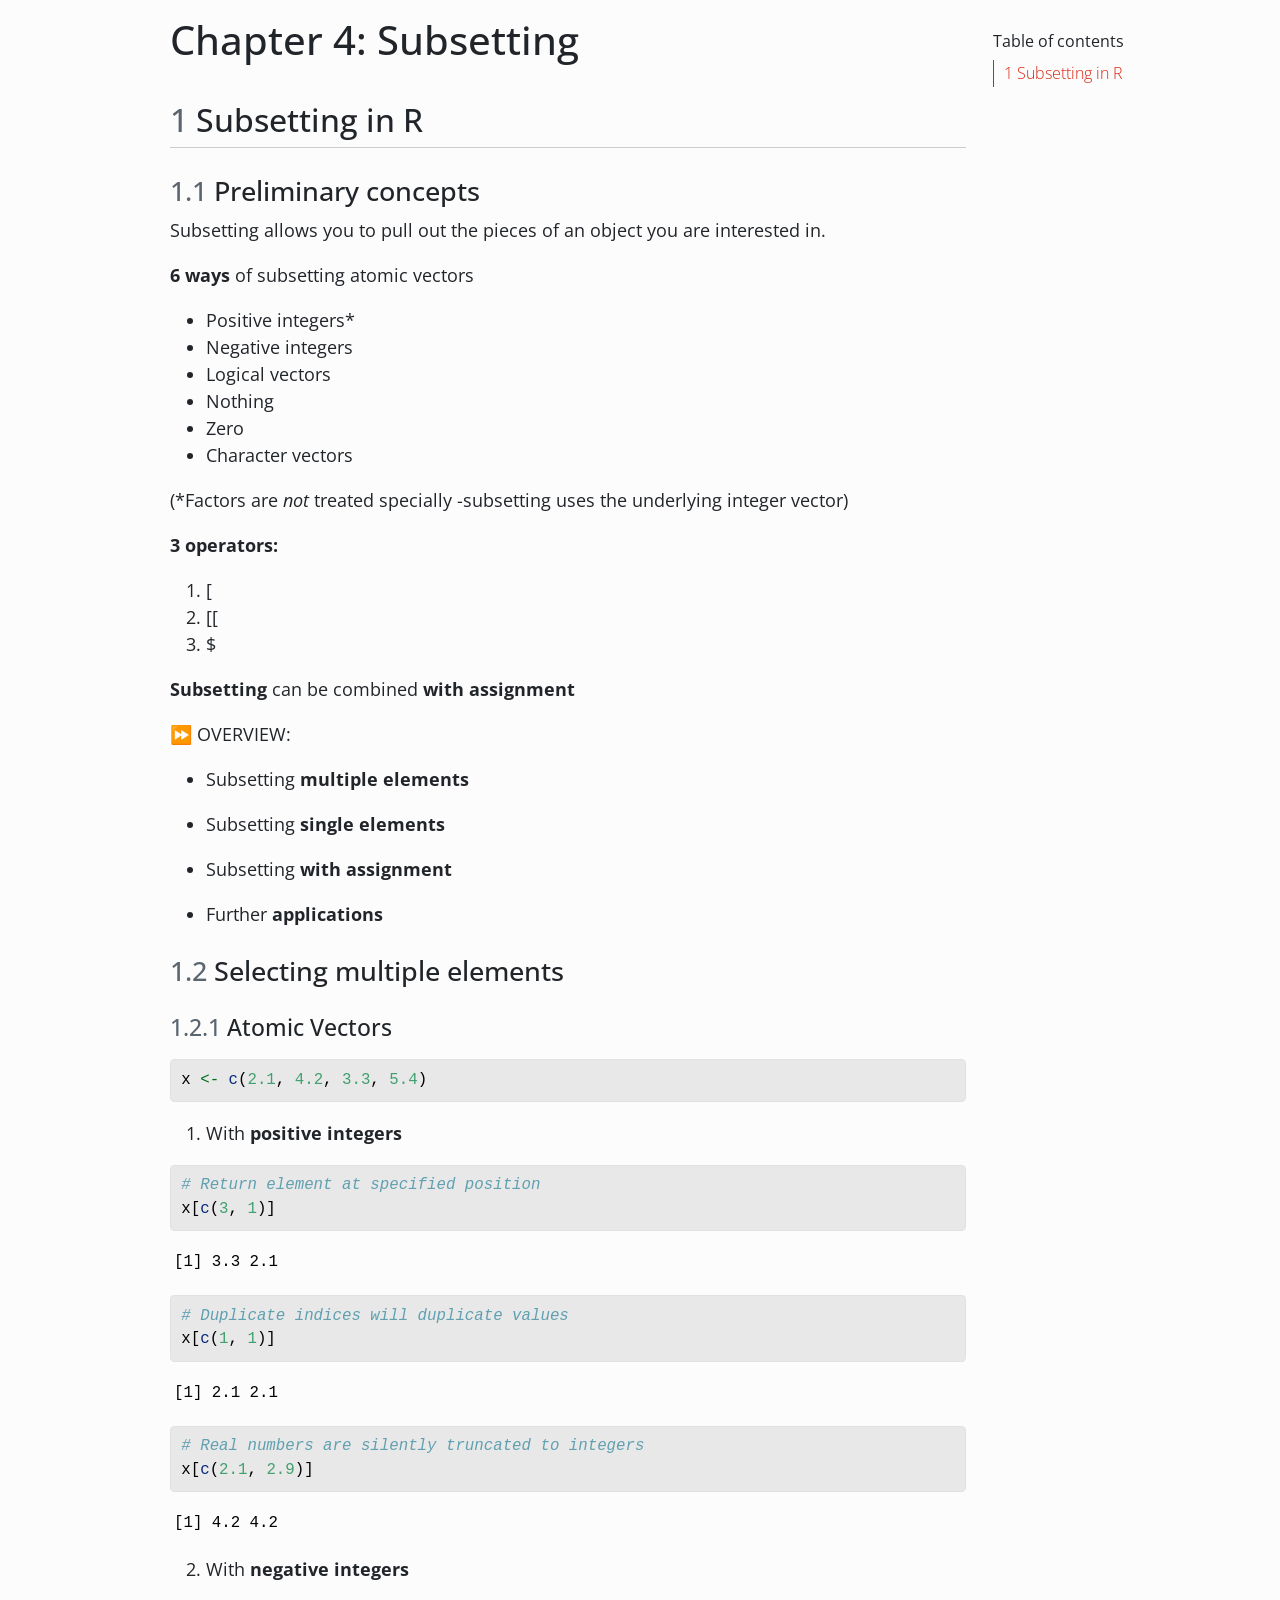
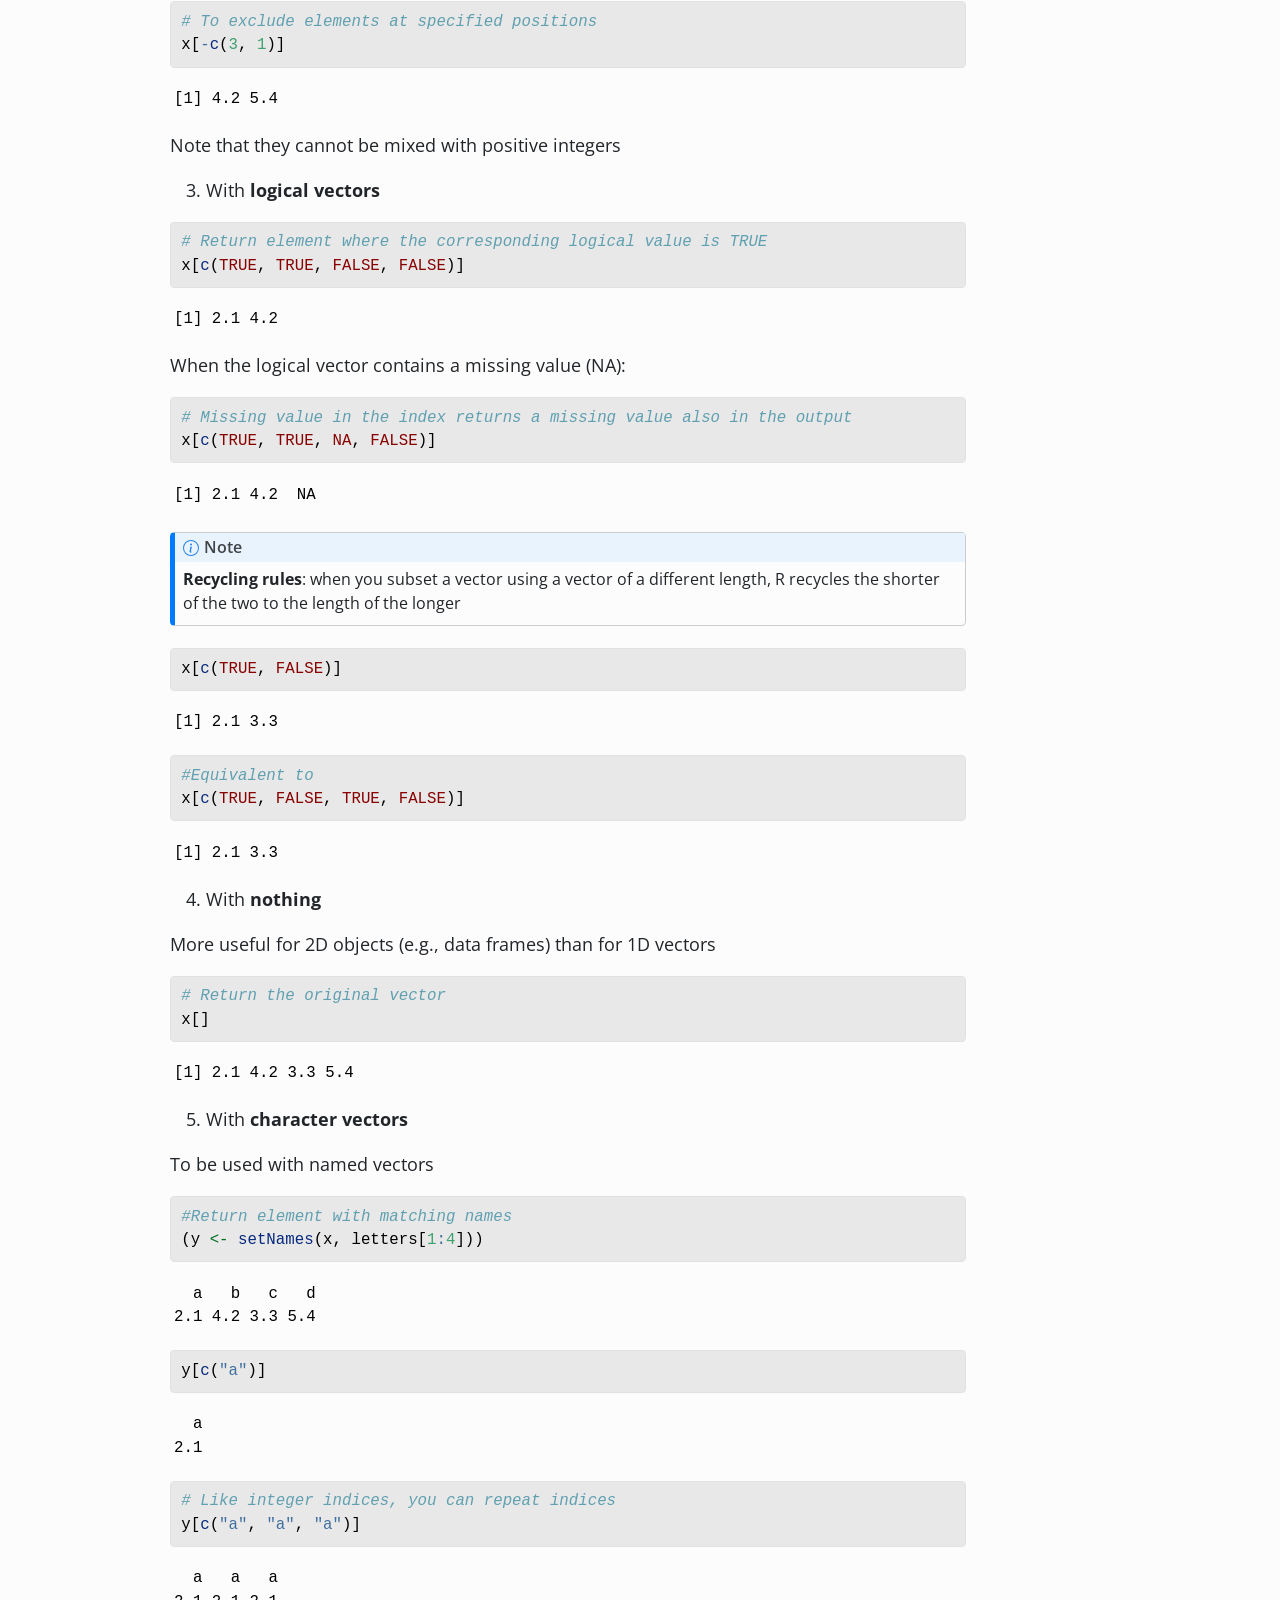
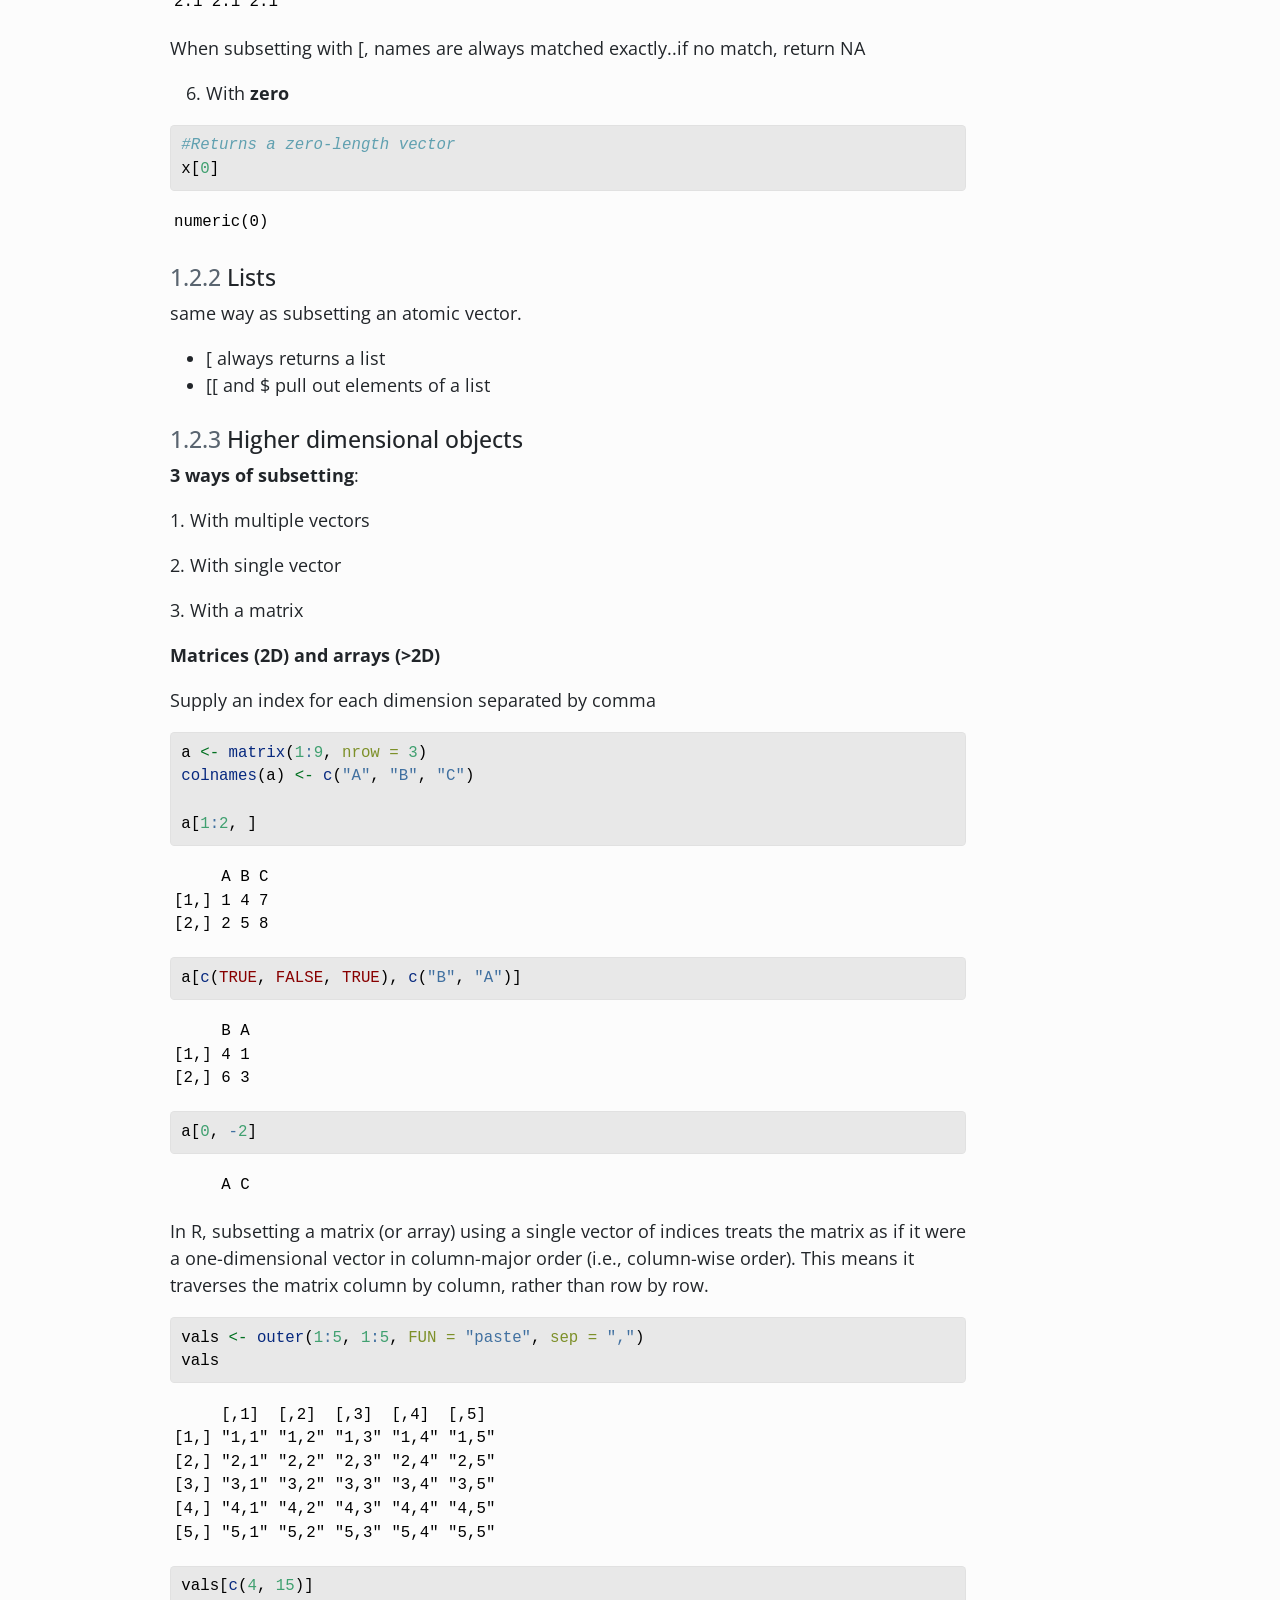
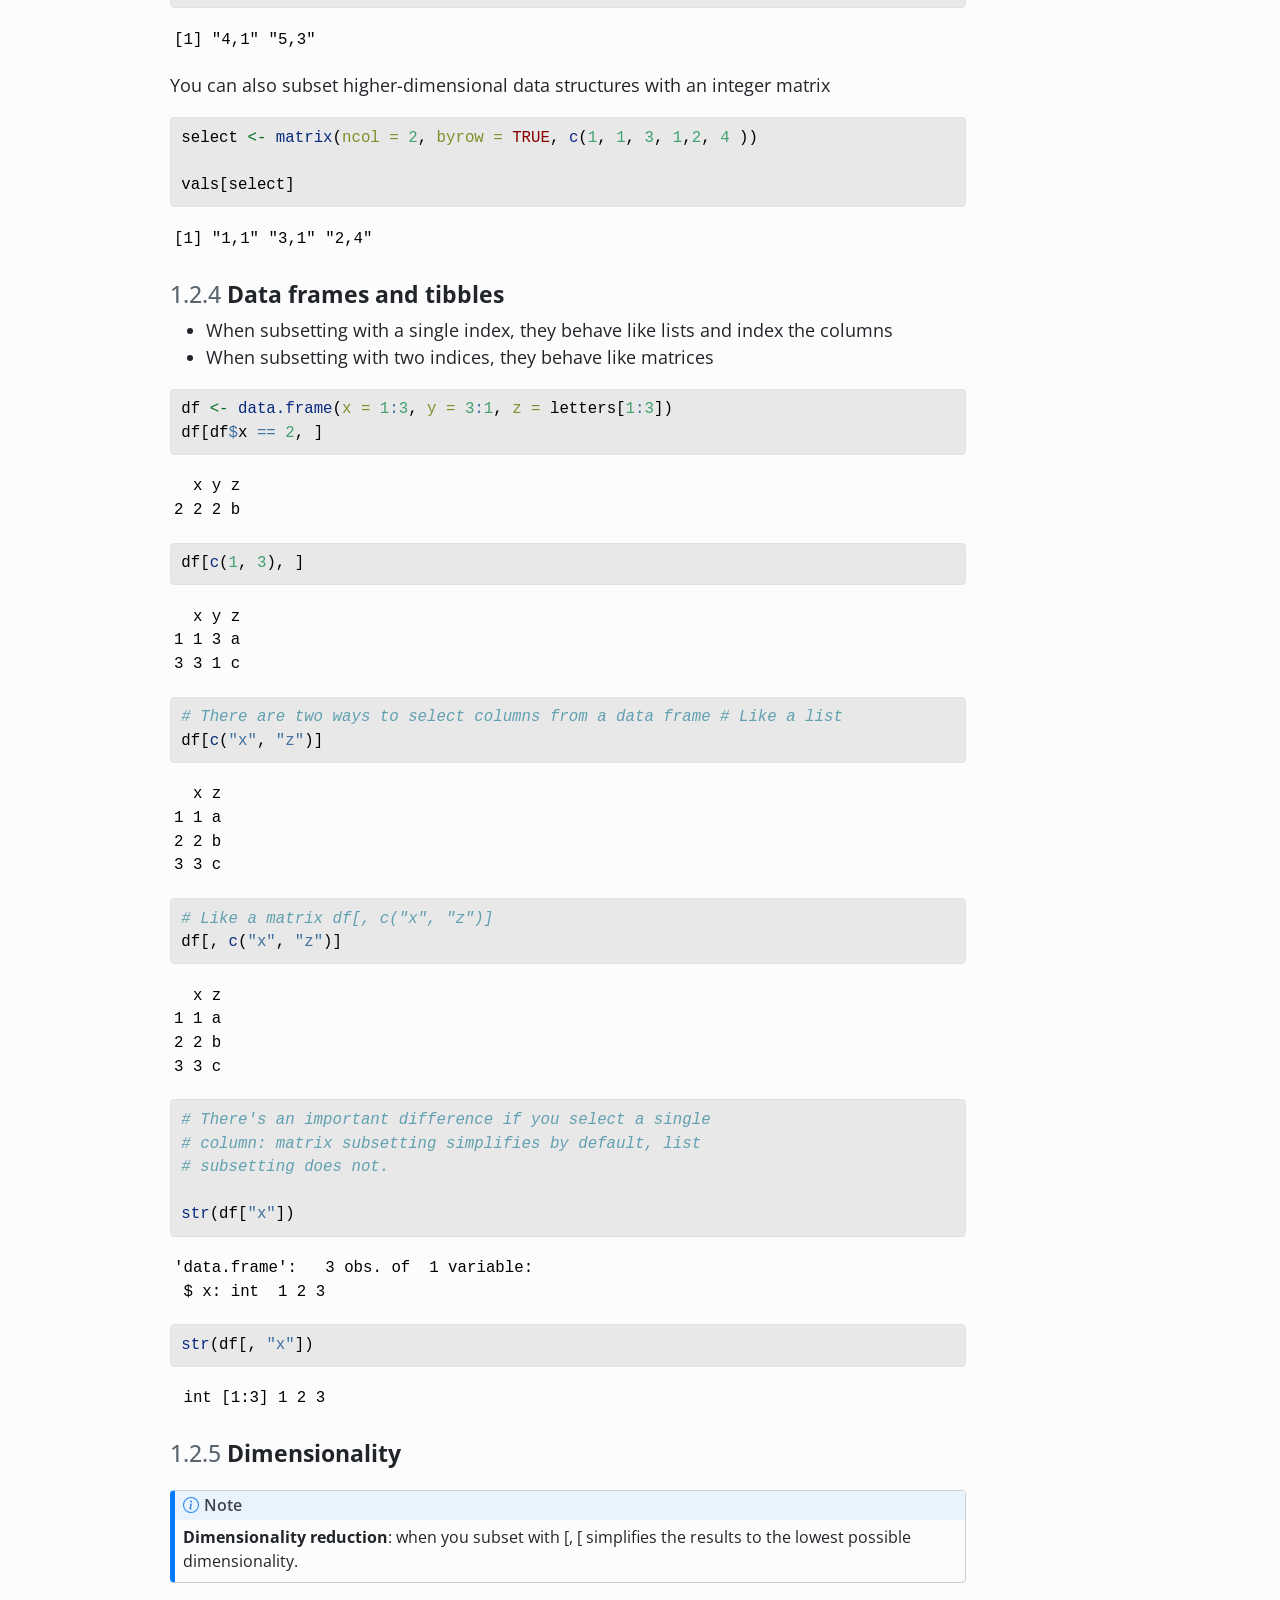
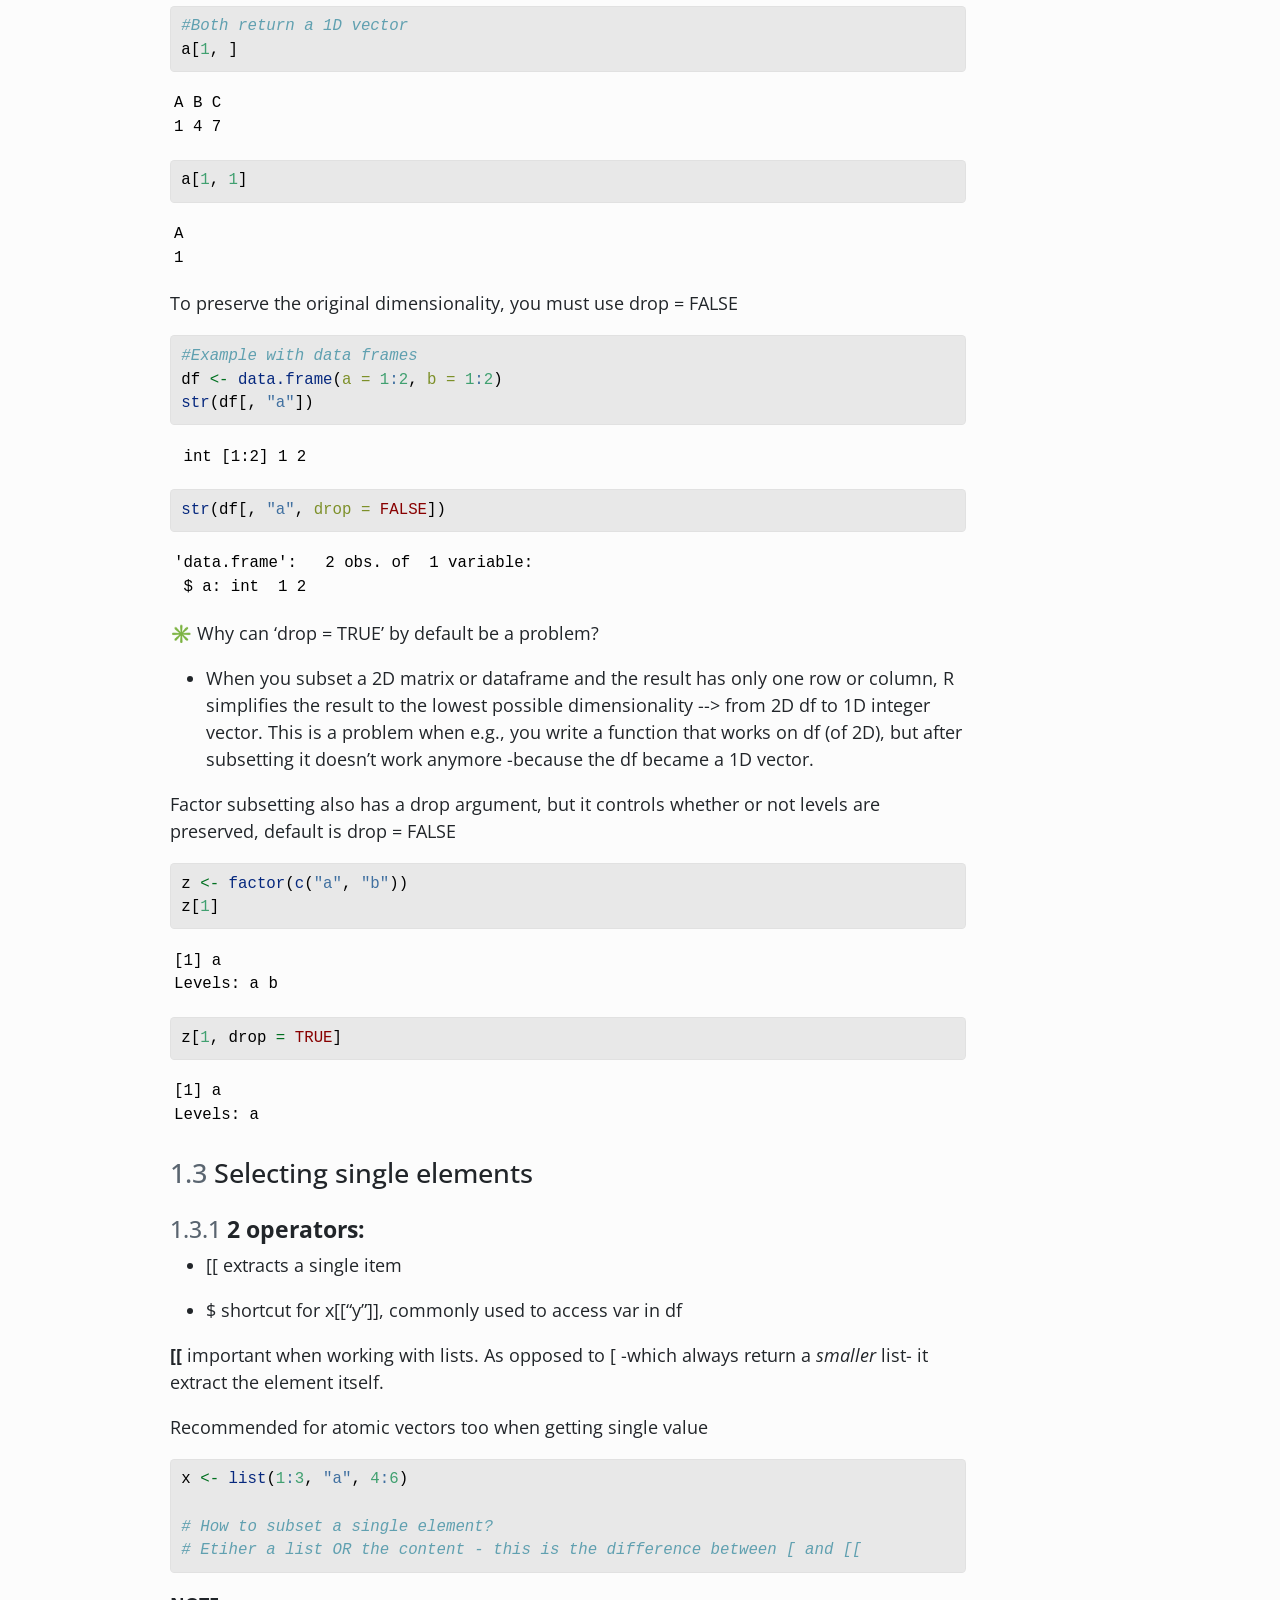
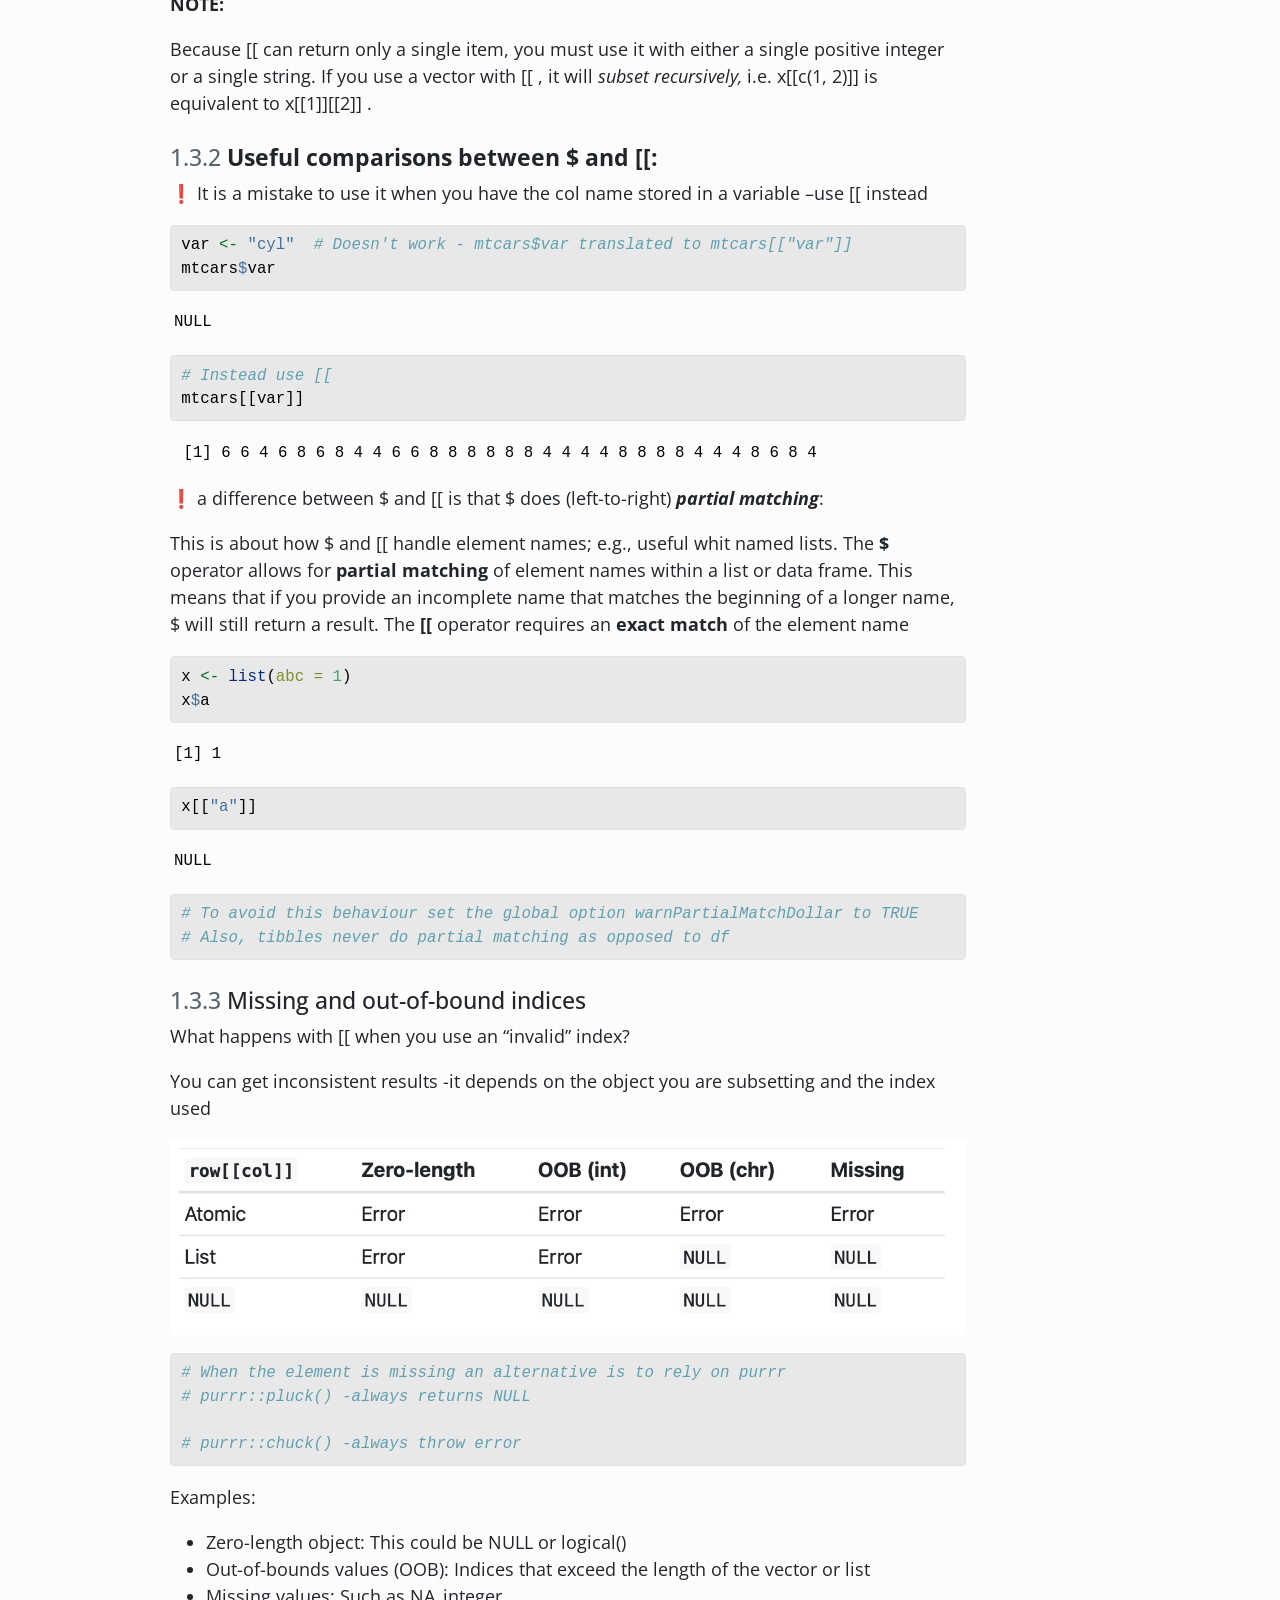
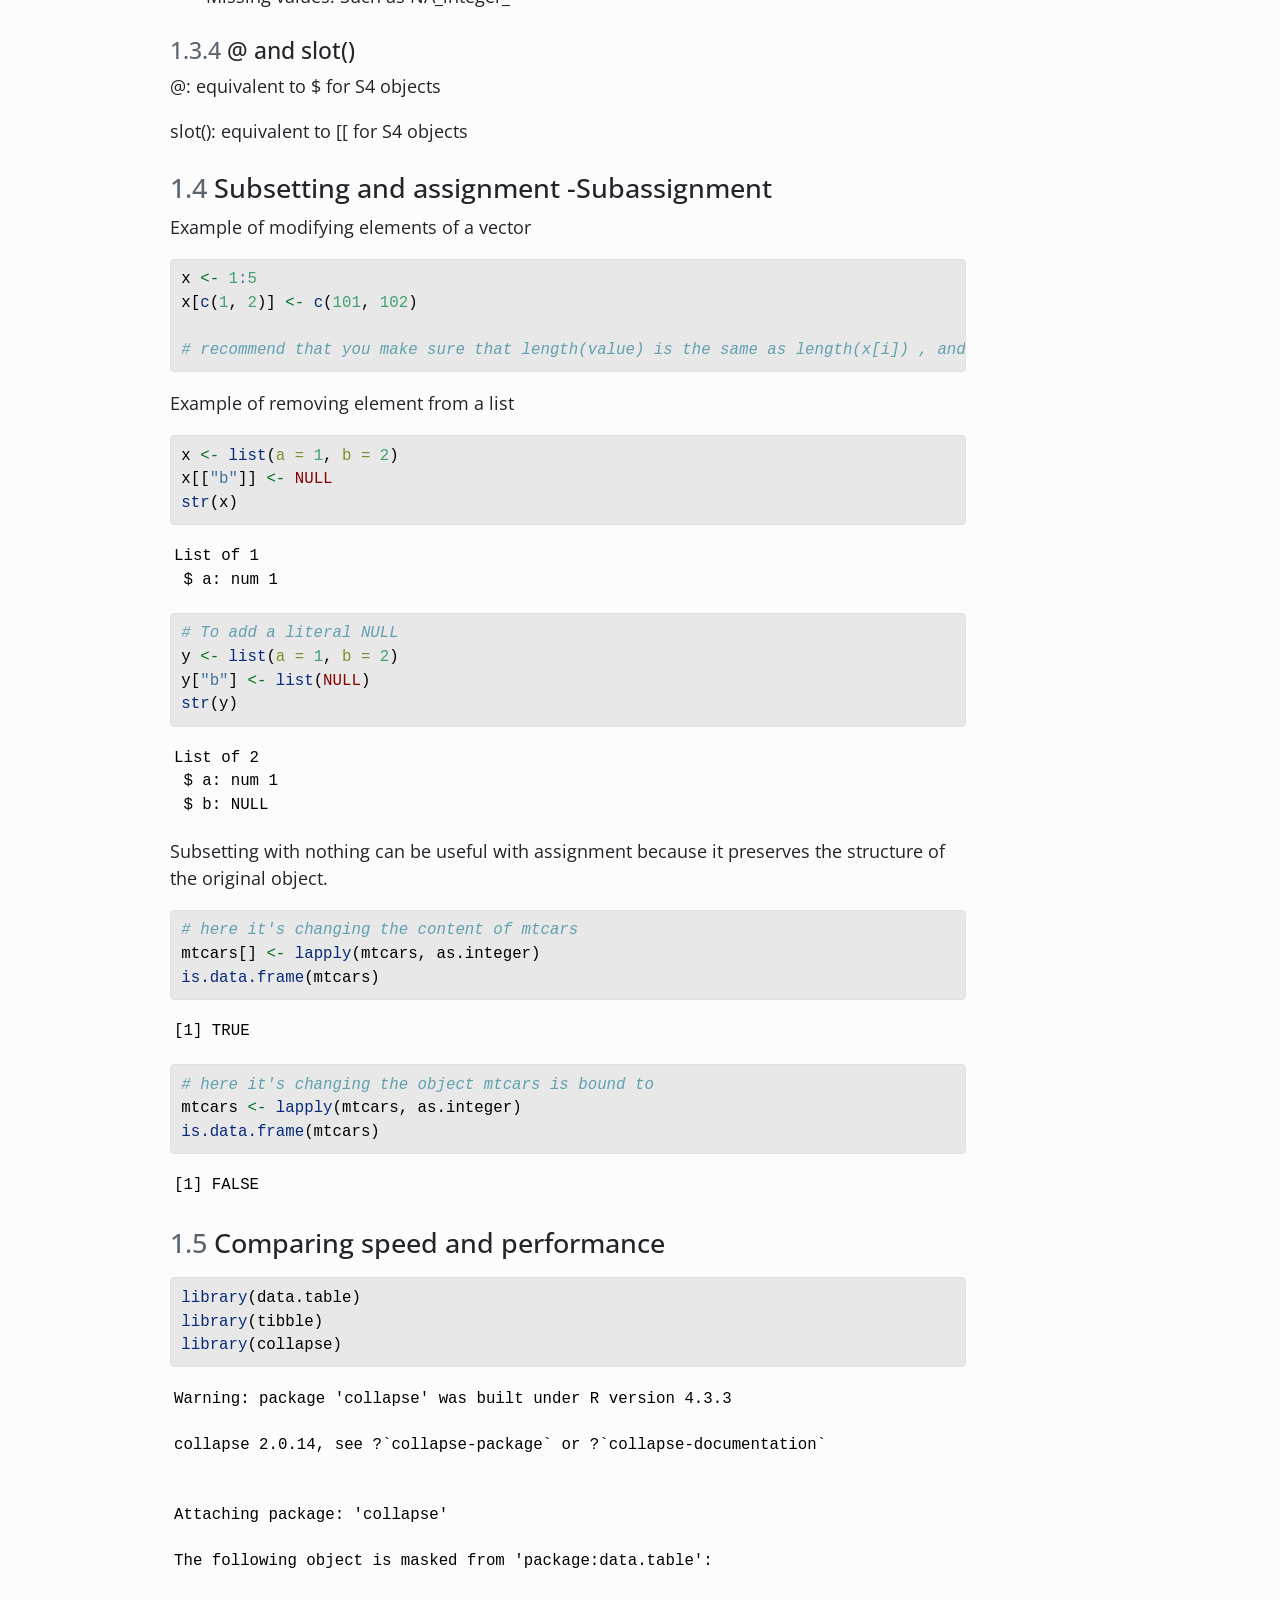
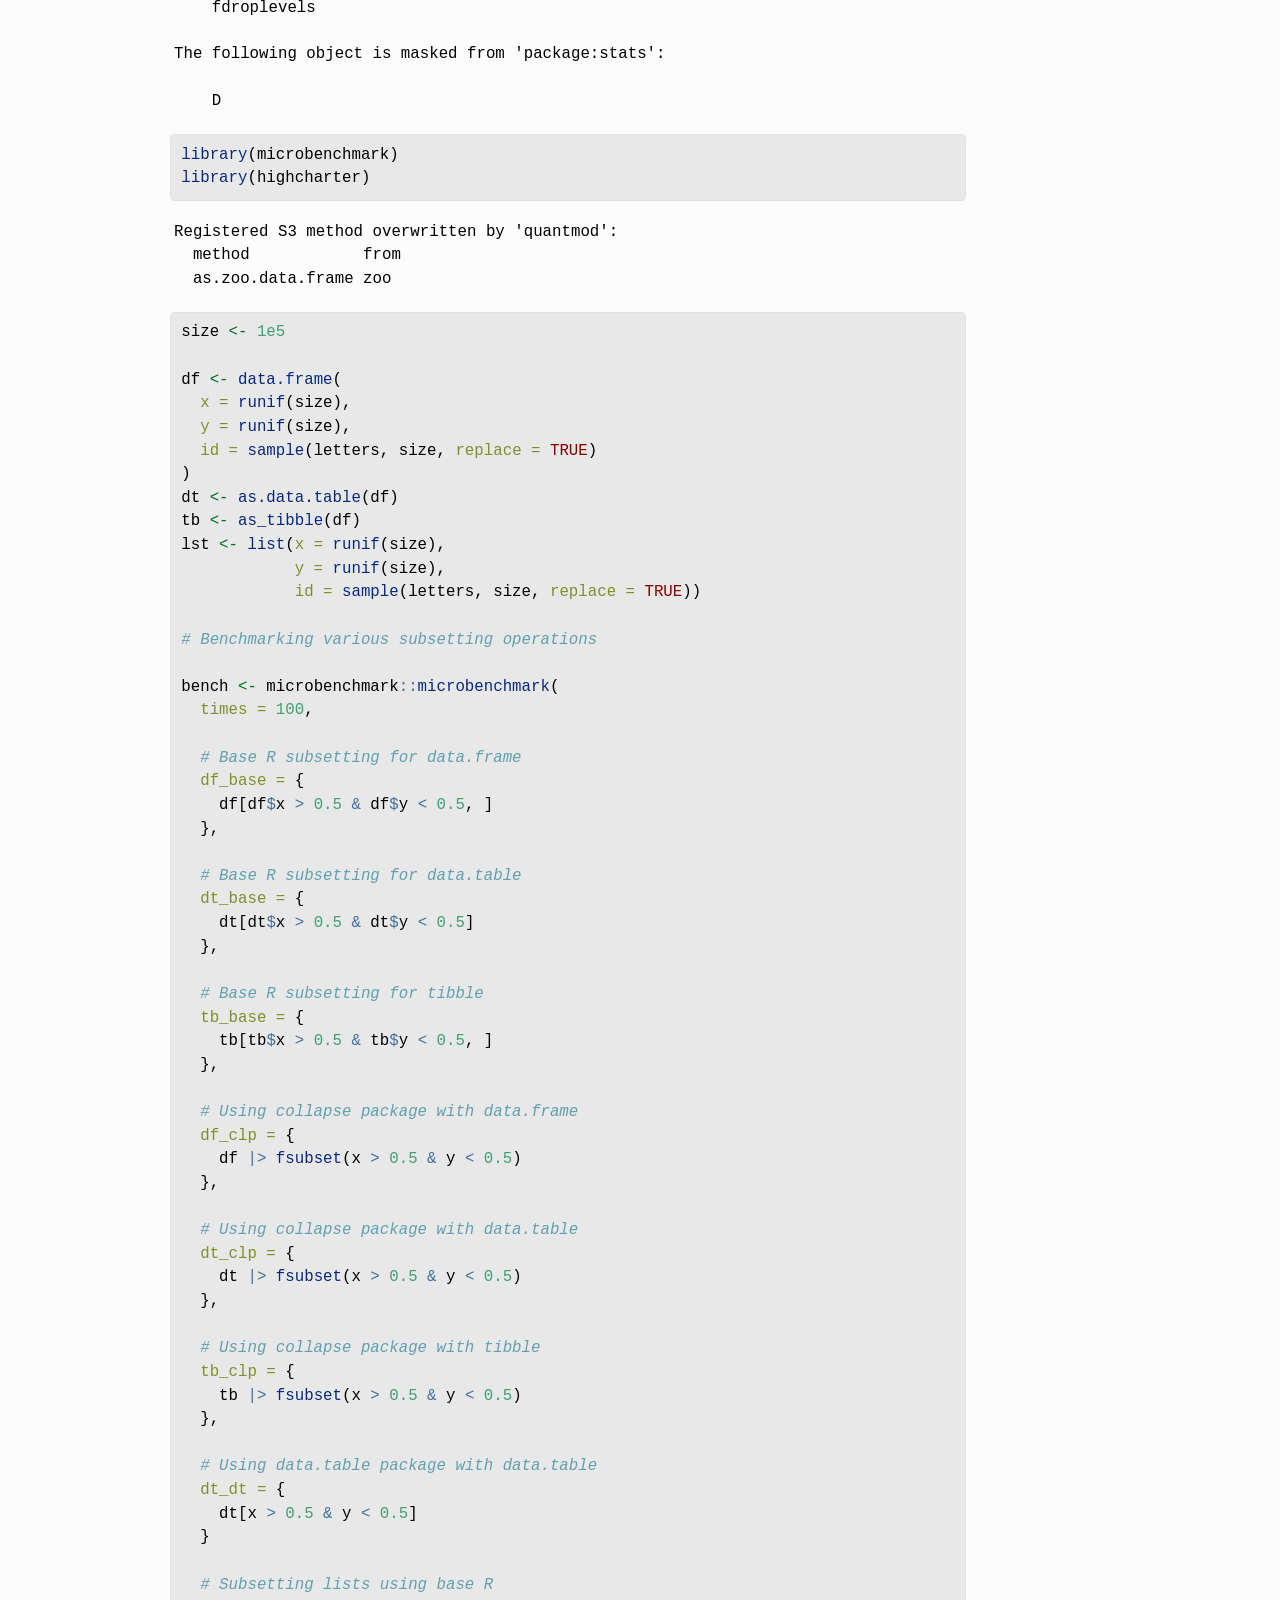
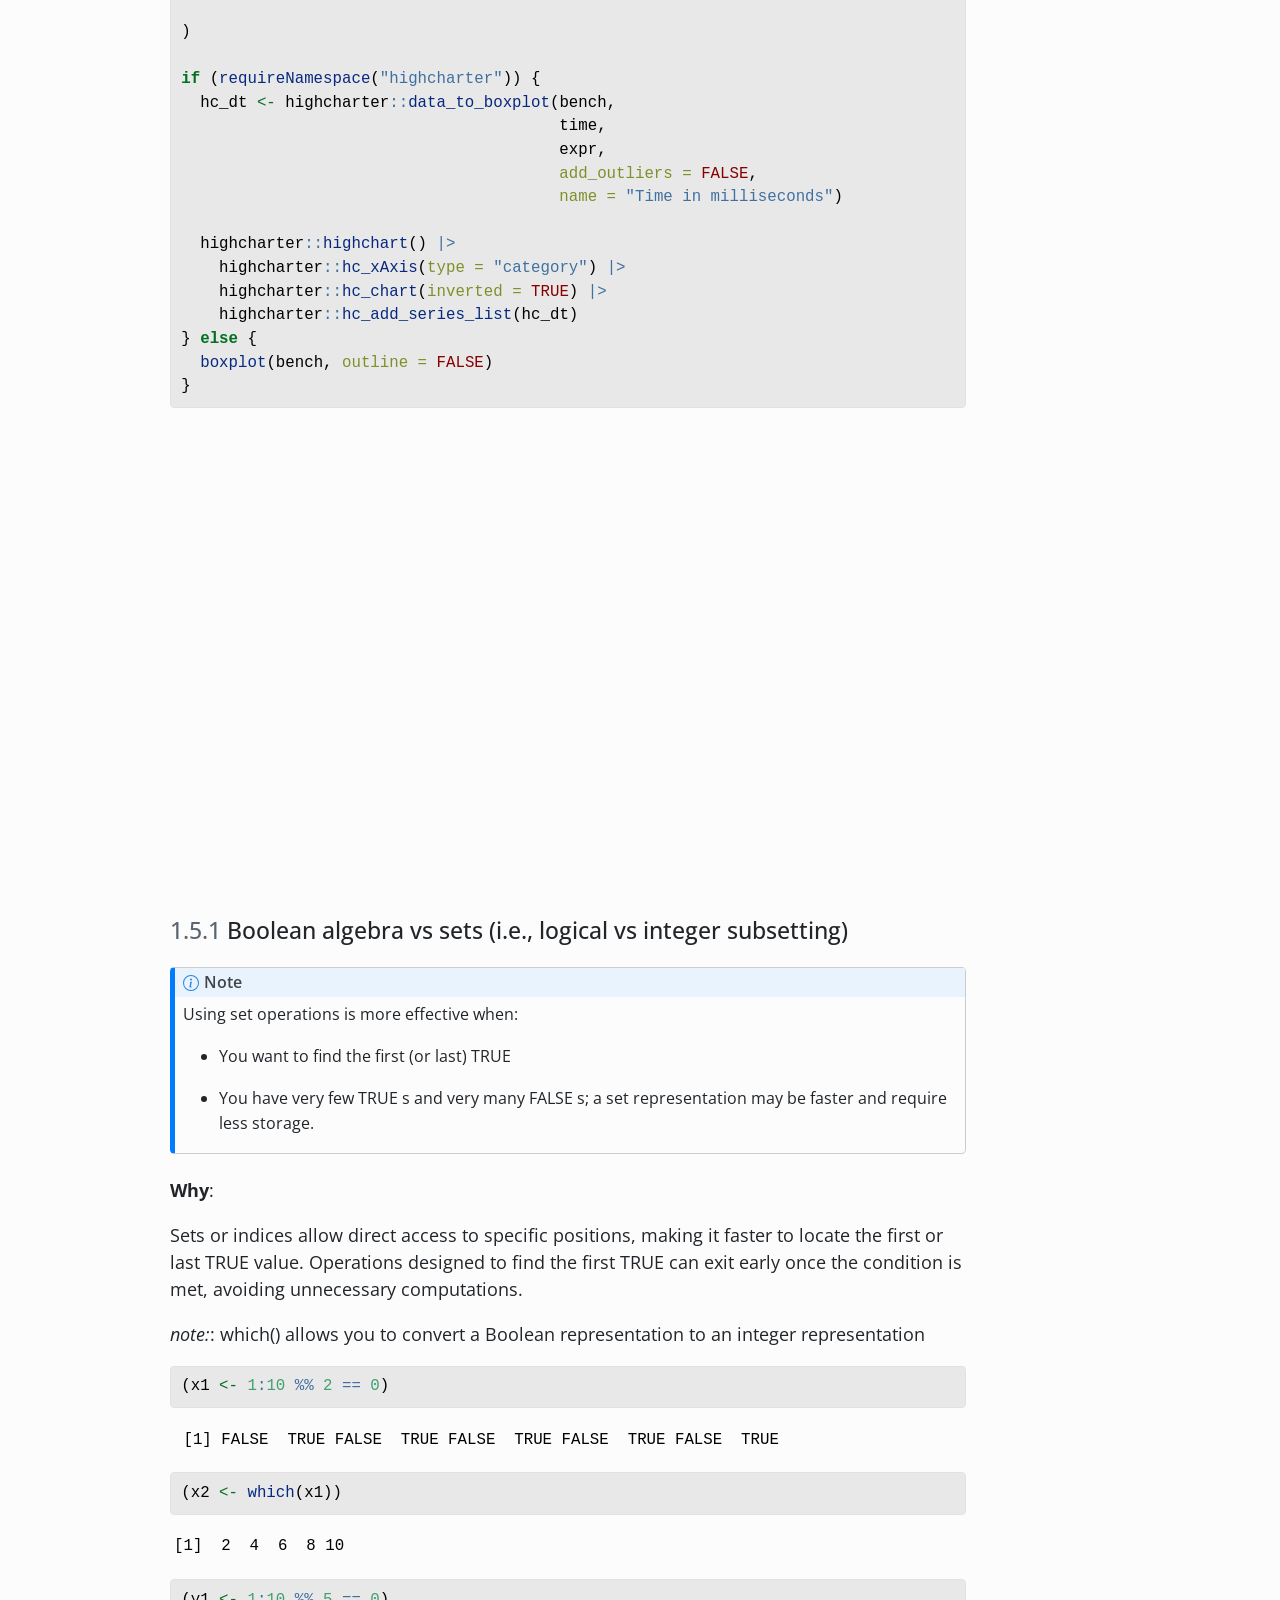
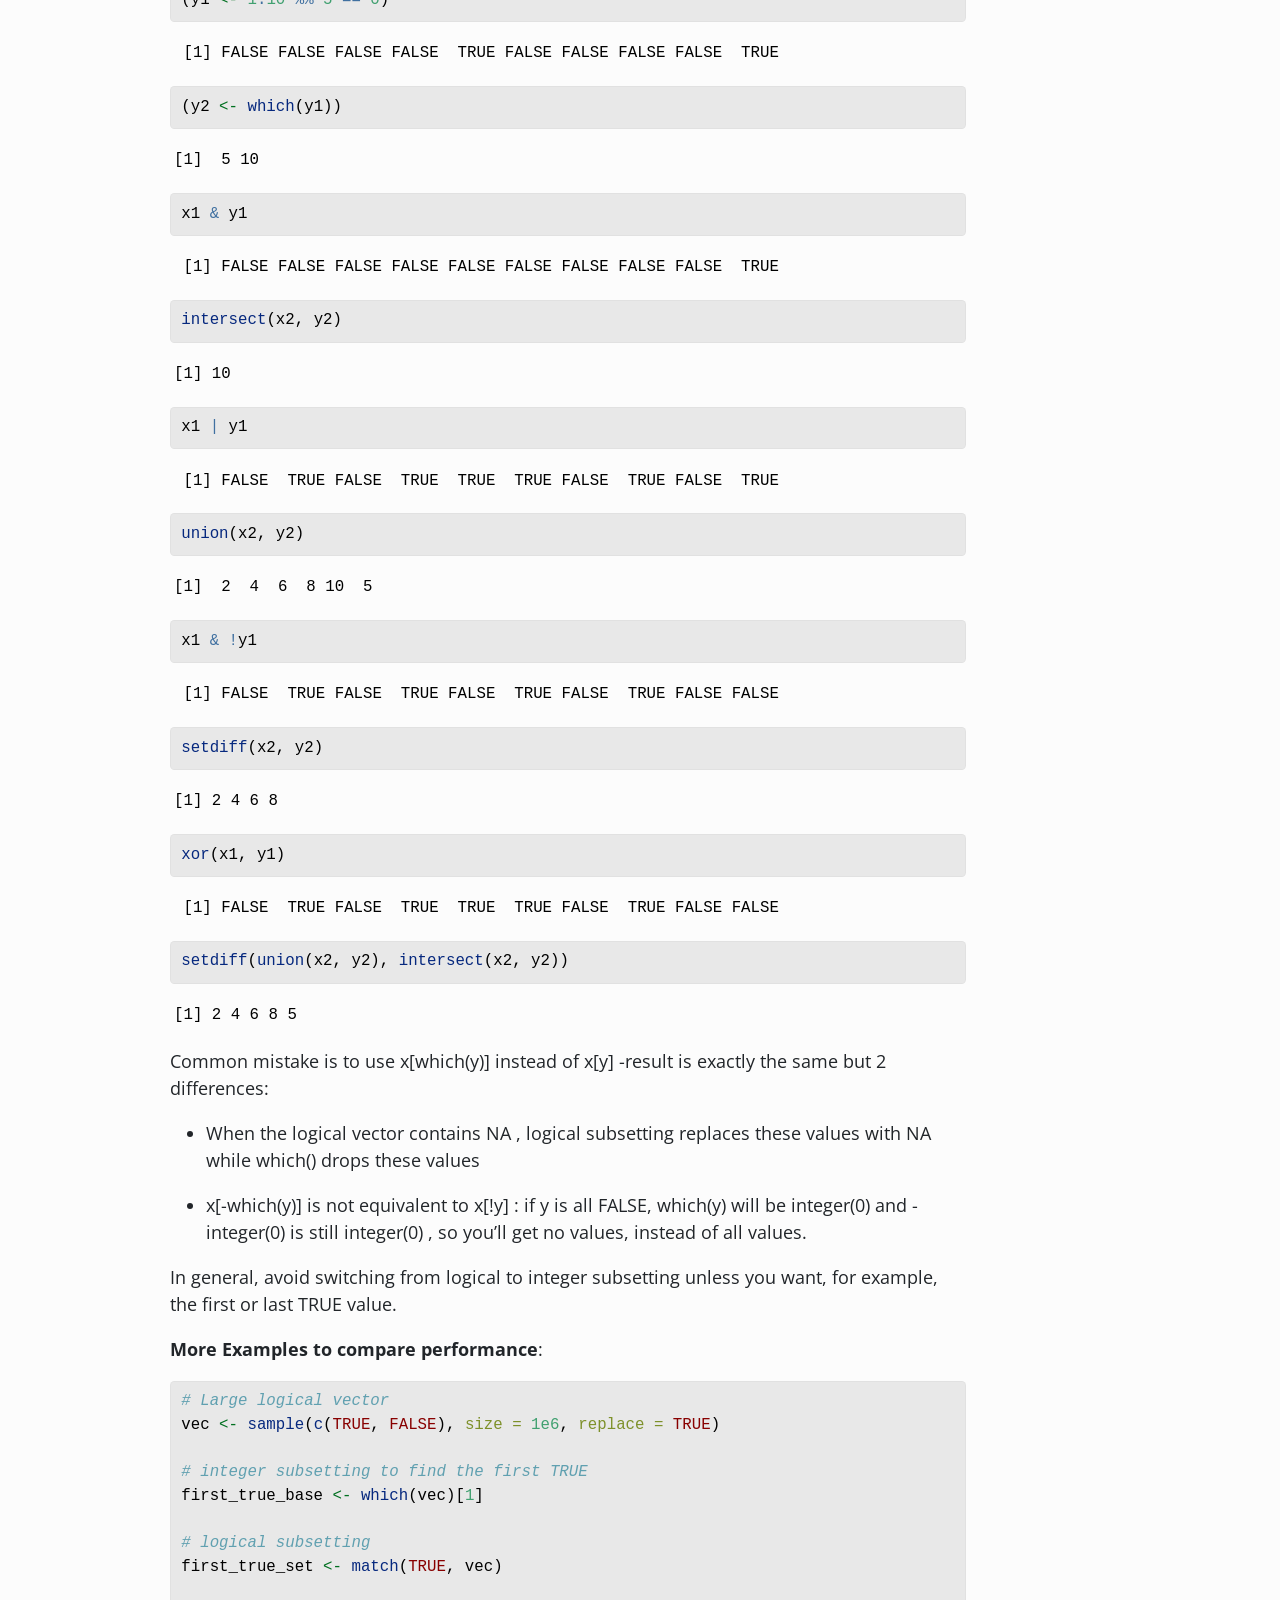
==== commit f374b963: "more on subsetting" ====
--- a/Chapter_4.html
+++ b/Chapter_4.html
@@ -96,6 +96,50 @@
 <script src="Chapter_4_files/libs/bootstrap/bootstrap.min.js"></script>
 <link href="Chapter_4_files/libs/bootstrap/bootstrap-icons.css" rel="stylesheet">
 <link href="Chapter_4_files/libs/bootstrap/bootstrap.min.css" rel="stylesheet" id="quarto-bootstrap" data-mode="light">
+<link href="Chapter_4_files/libs/htmltools-fill-0.5.8.1/fill.css" rel="stylesheet">
+<script src="Chapter_4_files/libs/htmlwidgets-1.6.4/htmlwidgets.js"></script>
+<script src="Chapter_4_files/libs/jquery-3.5.1/jquery.min.js"></script>
+<script src="Chapter_4_files/libs/proj4js-2.3.15/proj4.js"></script>
+<link href="Chapter_4_files/libs/highcharts-9.3.1/css/motion.css" rel="stylesheet">
+<script src="Chapter_4_files/libs/highcharts-9.3.1/highcharts.js"></script>
+<script src="Chapter_4_files/libs/highcharts-9.3.1/highcharts-3d.js"></script>
+<script src="Chapter_4_files/libs/highcharts-9.3.1/highcharts-more.js"></script>
+<script src="Chapter_4_files/libs/highcharts-9.3.1/modules/stock.js"></script>
+<script src="Chapter_4_files/libs/highcharts-9.3.1/modules/map.js"></script>
+<script src="Chapter_4_files/libs/highcharts-9.3.1/modules/data.js"></script>
+<script src="Chapter_4_files/libs/highcharts-9.3.1/modules/exporting.js"></script>
+<script src="Chapter_4_files/libs/highcharts-9.3.1/modules/offline-exporting.js"></script>
+<script src="Chapter_4_files/libs/highcharts-9.3.1/modules/drilldown.js"></script>
+<script src="Chapter_4_files/libs/highcharts-9.3.1/modules/item-series.js"></script>
+<script src="Chapter_4_files/libs/highcharts-9.3.1/modules/overlapping-datalabels.js"></script>
+<script src="Chapter_4_files/libs/highcharts-9.3.1/modules/annotations.js"></script>
+<script src="Chapter_4_files/libs/highcharts-9.3.1/modules/export-data.js"></script>
+<script src="Chapter_4_files/libs/highcharts-9.3.1/modules/funnel.js"></script>
+<script src="Chapter_4_files/libs/highcharts-9.3.1/modules/heatmap.js"></script>
+<script src="Chapter_4_files/libs/highcharts-9.3.1/modules/treemap.js"></script>
+<script src="Chapter_4_files/libs/highcharts-9.3.1/modules/sankey.js"></script>
+<script src="Chapter_4_files/libs/highcharts-9.3.1/modules/dependency-wheel.js"></script>
+<script src="Chapter_4_files/libs/highcharts-9.3.1/modules/organization.js"></script>
+<script src="Chapter_4_files/libs/highcharts-9.3.1/modules/solid-gauge.js"></script>
+<script src="Chapter_4_files/libs/highcharts-9.3.1/modules/streamgraph.js"></script>
+<script src="Chapter_4_files/libs/highcharts-9.3.1/modules/sunburst.js"></script>
+<script src="Chapter_4_files/libs/highcharts-9.3.1/modules/vector.js"></script>
+<script src="Chapter_4_files/libs/highcharts-9.3.1/modules/wordcloud.js"></script>
+<script src="Chapter_4_files/libs/highcharts-9.3.1/modules/xrange.js"></script>
+<script src="Chapter_4_files/libs/highcharts-9.3.1/modules/tilemap.js"></script>
+<script src="Chapter_4_files/libs/highcharts-9.3.1/modules/venn.js"></script>
+<script src="Chapter_4_files/libs/highcharts-9.3.1/modules/gantt.js"></script>
+<script src="Chapter_4_files/libs/highcharts-9.3.1/modules/timeline.js"></script>
+<script src="Chapter_4_files/libs/highcharts-9.3.1/modules/parallel-coordinates.js"></script>
+<script src="Chapter_4_files/libs/highcharts-9.3.1/modules/bullet.js"></script>
+<script src="Chapter_4_files/libs/highcharts-9.3.1/modules/coloraxis.js"></script>
+<script src="Chapter_4_files/libs/highcharts-9.3.1/modules/dumbbell.js"></script>
+<script src="Chapter_4_files/libs/highcharts-9.3.1/modules/lollipop.js"></script>
+<script src="Chapter_4_files/libs/highcharts-9.3.1/modules/series-label.js"></script>
+<script src="Chapter_4_files/libs/highcharts-9.3.1/plugins/motion.js"></script>
+<script src="Chapter_4_files/libs/highcharts-9.3.1/custom/reset.js"></script>
+<script src="Chapter_4_files/libs/highcharts-9.3.1/modules/boost.js"></script>
+<script src="Chapter_4_files/libs/highchart-binding-0.9.4/highchart.js"></script>
 
 
 </head>
@@ -114,6 +158,8 @@
   <li><a href="#selecting-multiple-elements" id="toc-selecting-multiple-elements" class="nav-link" data-scroll-target="#selecting-multiple-elements"><span class="toc-section-number">1.2</span>  Selecting multiple elements</a></li>
   <li><a href="#selecting-single-elements" id="toc-selecting-single-elements" class="nav-link" data-scroll-target="#selecting-single-elements"><span class="toc-section-number">1.3</span>  Selecting single elements</a></li>
   <li><a href="#subsetting-and-assignment--subassignment" id="toc-subsetting-and-assignment--subassignment" class="nav-link" data-scroll-target="#subsetting-and-assignment--subassignment"><span class="toc-section-number">1.4</span>  Subsetting and assignment -Subassignment</a></li>
+  <li><a href="#comparing-speed-and-performance" id="toc-comparing-speed-and-performance" class="nav-link" data-scroll-target="#comparing-speed-and-performance"><span class="toc-section-number">1.5</span>  Comparing speed and performance</a></li>
+  <li><a href="#subsetting---some-applications" id="toc-subsetting---some-applications" class="nav-link" data-scroll-target="#subsetting---some-applications"><span class="toc-section-number">1.6</span>  Subsetting - Some applications</a></li>
   </ul></li>
   </ul>
 </nav>
@@ -586,6 +632,513 @@
 <pre><code>[1] FALSE</code></pre>
 </div>
 </div>
+</section>
+<section id="comparing-speed-and-performance" class="level3" data-number="1.5">
+<h3 data-number="1.5" class="anchored" data-anchor-id="comparing-speed-and-performance"><span class="header-section-number">1.5</span> Comparing speed and performance</h3>
+<div class="cell">
+<div class="sourceCode cell-code" id="cb84"><pre class="sourceCode r code-with-copy"><code class="sourceCode r"><span id="cb84-1"><a href="#cb84-1" aria-hidden="true" tabindex="-1"></a><span class="fu">library</span>(data.table)</span>
+<span id="cb84-2"><a href="#cb84-2" aria-hidden="true" tabindex="-1"></a><span class="fu">library</span>(tibble)</span>
+<span id="cb84-3"><a href="#cb84-3" aria-hidden="true" tabindex="-1"></a><span class="fu">library</span>(collapse)</span></code><button title="Copy to Clipboard" class="code-copy-button"><i class="bi"></i></button></pre></div>
+<div class="cell-output cell-output-stderr">
+<pre><code>Warning: package 'collapse' was built under R version 4.3.3</code></pre>
+</div>
+<div class="cell-output cell-output-stderr">
+<pre><code>collapse 2.0.14, see ?`collapse-package` or ?`collapse-documentation`</code></pre>
+</div>
+<div class="cell-output cell-output-stderr">
+<pre><code>
+Attaching package: 'collapse'</code></pre>
+</div>
+<div class="cell-output cell-output-stderr">
+<pre><code>The following object is masked from 'package:data.table':
+
+    fdroplevels</code></pre>
+</div>
+<div class="cell-output cell-output-stderr">
+<pre><code>The following object is masked from 'package:stats':
+
+    D</code></pre>
+</div>
+<div class="sourceCode cell-code" id="cb90"><pre class="sourceCode r code-with-copy"><code class="sourceCode r"><span id="cb90-1"><a href="#cb90-1" aria-hidden="true" tabindex="-1"></a><span class="fu">library</span>(microbenchmark)</span>
+<span id="cb90-2"><a href="#cb90-2" aria-hidden="true" tabindex="-1"></a><span class="fu">library</span>(highcharter)</span></code><button title="Copy to Clipboard" class="code-copy-button"><i class="bi"></i></button></pre></div>
+<div class="cell-output cell-output-stderr">
+<pre><code>Registered S3 method overwritten by 'quantmod':
+  method            from
+  as.zoo.data.frame zoo </code></pre>
+</div>
+<div class="sourceCode cell-code" id="cb92"><pre class="sourceCode r code-with-copy"><code class="sourceCode r"><span id="cb92-1"><a href="#cb92-1" aria-hidden="true" tabindex="-1"></a>size <span class="ot">&lt;-</span> <span class="fl">1e5</span></span>
+<span id="cb92-2"><a href="#cb92-2" aria-hidden="true" tabindex="-1"></a></span>
+<span id="cb92-3"><a href="#cb92-3" aria-hidden="true" tabindex="-1"></a>df <span class="ot">&lt;-</span> <span class="fu">data.frame</span>(</span>
+<span id="cb92-4"><a href="#cb92-4" aria-hidden="true" tabindex="-1"></a>  <span class="at">x =</span> <span class="fu">runif</span>(size),</span>
+<span id="cb92-5"><a href="#cb92-5" aria-hidden="true" tabindex="-1"></a>  <span class="at">y =</span> <span class="fu">runif</span>(size),</span>
+<span id="cb92-6"><a href="#cb92-6" aria-hidden="true" tabindex="-1"></a>  <span class="at">id =</span> <span class="fu">sample</span>(letters, size, <span class="at">replace =</span> <span class="cn">TRUE</span>)</span>
+<span id="cb92-7"><a href="#cb92-7" aria-hidden="true" tabindex="-1"></a>)</span>
+<span id="cb92-8"><a href="#cb92-8" aria-hidden="true" tabindex="-1"></a>dt <span class="ot">&lt;-</span> <span class="fu">as.data.table</span>(df)</span>
+<span id="cb92-9"><a href="#cb92-9" aria-hidden="true" tabindex="-1"></a>tb <span class="ot">&lt;-</span> <span class="fu">as_tibble</span>(df)</span>
+<span id="cb92-10"><a href="#cb92-10" aria-hidden="true" tabindex="-1"></a>lst <span class="ot">&lt;-</span> <span class="fu">list</span>(<span class="at">x =</span> <span class="fu">runif</span>(size), </span>
+<span id="cb92-11"><a href="#cb92-11" aria-hidden="true" tabindex="-1"></a>            <span class="at">y =</span> <span class="fu">runif</span>(size), </span>
+<span id="cb92-12"><a href="#cb92-12" aria-hidden="true" tabindex="-1"></a>            <span class="at">id =</span> <span class="fu">sample</span>(letters, size, <span class="at">replace =</span> <span class="cn">TRUE</span>))</span>
+<span id="cb92-13"><a href="#cb92-13" aria-hidden="true" tabindex="-1"></a></span>
+<span id="cb92-14"><a href="#cb92-14" aria-hidden="true" tabindex="-1"></a><span class="co"># Benchmarking various subsetting operations</span></span>
+<span id="cb92-15"><a href="#cb92-15" aria-hidden="true" tabindex="-1"></a></span>
+<span id="cb92-16"><a href="#cb92-16" aria-hidden="true" tabindex="-1"></a>bench <span class="ot">&lt;-</span> microbenchmark<span class="sc">::</span><span class="fu">microbenchmark</span>(</span>
+<span id="cb92-17"><a href="#cb92-17" aria-hidden="true" tabindex="-1"></a>  <span class="at">times =</span> <span class="dv">100</span>,</span>
+<span id="cb92-18"><a href="#cb92-18" aria-hidden="true" tabindex="-1"></a>  </span>
+<span id="cb92-19"><a href="#cb92-19" aria-hidden="true" tabindex="-1"></a>  <span class="co"># Base R subsetting for data.frame</span></span>
+<span id="cb92-20"><a href="#cb92-20" aria-hidden="true" tabindex="-1"></a>  <span class="at">df_base =</span> {</span>
+<span id="cb92-21"><a href="#cb92-21" aria-hidden="true" tabindex="-1"></a>    df[df<span class="sc">$</span>x <span class="sc">&gt;</span> <span class="fl">0.5</span> <span class="sc">&amp;</span> df<span class="sc">$</span>y <span class="sc">&lt;</span> <span class="fl">0.5</span>, ]</span>
+<span id="cb92-22"><a href="#cb92-22" aria-hidden="true" tabindex="-1"></a>  },</span>
+<span id="cb92-23"><a href="#cb92-23" aria-hidden="true" tabindex="-1"></a>  </span>
+<span id="cb92-24"><a href="#cb92-24" aria-hidden="true" tabindex="-1"></a>  <span class="co"># Base R subsetting for data.table</span></span>
+<span id="cb92-25"><a href="#cb92-25" aria-hidden="true" tabindex="-1"></a>  <span class="at">dt_base =</span> {</span>
+<span id="cb92-26"><a href="#cb92-26" aria-hidden="true" tabindex="-1"></a>    dt[dt<span class="sc">$</span>x <span class="sc">&gt;</span> <span class="fl">0.5</span> <span class="sc">&amp;</span> dt<span class="sc">$</span>y <span class="sc">&lt;</span> <span class="fl">0.5</span>]</span>
+<span id="cb92-27"><a href="#cb92-27" aria-hidden="true" tabindex="-1"></a>  },</span>
+<span id="cb92-28"><a href="#cb92-28" aria-hidden="true" tabindex="-1"></a>  </span>
+<span id="cb92-29"><a href="#cb92-29" aria-hidden="true" tabindex="-1"></a>  <span class="co"># Base R subsetting for tibble</span></span>
+<span id="cb92-30"><a href="#cb92-30" aria-hidden="true" tabindex="-1"></a>  <span class="at">tb_base =</span> {</span>
+<span id="cb92-31"><a href="#cb92-31" aria-hidden="true" tabindex="-1"></a>    tb[tb<span class="sc">$</span>x <span class="sc">&gt;</span> <span class="fl">0.5</span> <span class="sc">&amp;</span> tb<span class="sc">$</span>y <span class="sc">&lt;</span> <span class="fl">0.5</span>, ]</span>
+<span id="cb92-32"><a href="#cb92-32" aria-hidden="true" tabindex="-1"></a>  },</span>
+<span id="cb92-33"><a href="#cb92-33" aria-hidden="true" tabindex="-1"></a>  </span>
+<span id="cb92-34"><a href="#cb92-34" aria-hidden="true" tabindex="-1"></a>  <span class="co"># Using collapse package with data.frame</span></span>
+<span id="cb92-35"><a href="#cb92-35" aria-hidden="true" tabindex="-1"></a>  <span class="at">df_clp =</span> {</span>
+<span id="cb92-36"><a href="#cb92-36" aria-hidden="true" tabindex="-1"></a>    df <span class="sc">|&gt;</span> <span class="fu">fsubset</span>(x <span class="sc">&gt;</span> <span class="fl">0.5</span> <span class="sc">&amp;</span> y <span class="sc">&lt;</span> <span class="fl">0.5</span>)</span>
+<span id="cb92-37"><a href="#cb92-37" aria-hidden="true" tabindex="-1"></a>  },</span>
+<span id="cb92-38"><a href="#cb92-38" aria-hidden="true" tabindex="-1"></a>  </span>
+<span id="cb92-39"><a href="#cb92-39" aria-hidden="true" tabindex="-1"></a>  <span class="co"># Using collapse package with data.table</span></span>
+<span id="cb92-40"><a href="#cb92-40" aria-hidden="true" tabindex="-1"></a>  <span class="at">dt_clp =</span> {</span>
+<span id="cb92-41"><a href="#cb92-41" aria-hidden="true" tabindex="-1"></a>    dt <span class="sc">|&gt;</span> <span class="fu">fsubset</span>(x <span class="sc">&gt;</span> <span class="fl">0.5</span> <span class="sc">&amp;</span> y <span class="sc">&lt;</span> <span class="fl">0.5</span>)</span>
+<span id="cb92-42"><a href="#cb92-42" aria-hidden="true" tabindex="-1"></a>  },</span>
+<span id="cb92-43"><a href="#cb92-43" aria-hidden="true" tabindex="-1"></a>  </span>
+<span id="cb92-44"><a href="#cb92-44" aria-hidden="true" tabindex="-1"></a>  <span class="co"># Using collapse package with tibble</span></span>
+<span id="cb92-45"><a href="#cb92-45" aria-hidden="true" tabindex="-1"></a>  <span class="at">tb_clp =</span> {</span>
+<span id="cb92-46"><a href="#cb92-46" aria-hidden="true" tabindex="-1"></a>    tb <span class="sc">|&gt;</span> <span class="fu">fsubset</span>(x <span class="sc">&gt;</span> <span class="fl">0.5</span> <span class="sc">&amp;</span> y <span class="sc">&lt;</span> <span class="fl">0.5</span>)</span>
+<span id="cb92-47"><a href="#cb92-47" aria-hidden="true" tabindex="-1"></a>  },</span>
+<span id="cb92-48"><a href="#cb92-48" aria-hidden="true" tabindex="-1"></a>  </span>
+<span id="cb92-49"><a href="#cb92-49" aria-hidden="true" tabindex="-1"></a>  <span class="co"># Using data.table package with data.table</span></span>
+<span id="cb92-50"><a href="#cb92-50" aria-hidden="true" tabindex="-1"></a>  <span class="at">dt_dt =</span> {</span>
+<span id="cb92-51"><a href="#cb92-51" aria-hidden="true" tabindex="-1"></a>    dt[x <span class="sc">&gt;</span> <span class="fl">0.5</span> <span class="sc">&amp;</span> y <span class="sc">&lt;</span> <span class="fl">0.5</span>]</span>
+<span id="cb92-52"><a href="#cb92-52" aria-hidden="true" tabindex="-1"></a>  }</span>
+<span id="cb92-53"><a href="#cb92-53" aria-hidden="true" tabindex="-1"></a>  </span>
+<span id="cb92-54"><a href="#cb92-54" aria-hidden="true" tabindex="-1"></a>  <span class="co"># Subsetting lists using base R</span></span>
+<span id="cb92-55"><a href="#cb92-55" aria-hidden="true" tabindex="-1"></a>  </span>
+<span id="cb92-56"><a href="#cb92-56" aria-hidden="true" tabindex="-1"></a>)</span>
+<span id="cb92-57"><a href="#cb92-57" aria-hidden="true" tabindex="-1"></a></span>
+<span id="cb92-58"><a href="#cb92-58" aria-hidden="true" tabindex="-1"></a><span class="cf">if</span> (<span class="fu">requireNamespace</span>(<span class="st">"highcharter"</span>)) {</span>
+<span id="cb92-59"><a href="#cb92-59" aria-hidden="true" tabindex="-1"></a>  hc_dt <span class="ot">&lt;-</span> highcharter<span class="sc">::</span><span class="fu">data_to_boxplot</span>(bench,</span>
+<span id="cb92-60"><a href="#cb92-60" aria-hidden="true" tabindex="-1"></a>                                        time,</span>
+<span id="cb92-61"><a href="#cb92-61" aria-hidden="true" tabindex="-1"></a>                                        expr,</span>
+<span id="cb92-62"><a href="#cb92-62" aria-hidden="true" tabindex="-1"></a>                                        <span class="at">add_outliers =</span> <span class="cn">FALSE</span>,</span>
+<span id="cb92-63"><a href="#cb92-63" aria-hidden="true" tabindex="-1"></a>                                        <span class="at">name =</span> <span class="st">"Time in milliseconds"</span>)</span>
+<span id="cb92-64"><a href="#cb92-64" aria-hidden="true" tabindex="-1"></a></span>
+<span id="cb92-65"><a href="#cb92-65" aria-hidden="true" tabindex="-1"></a>  highcharter<span class="sc">::</span><span class="fu">highchart</span>() <span class="sc">|&gt;</span></span>
+<span id="cb92-66"><a href="#cb92-66" aria-hidden="true" tabindex="-1"></a>    highcharter<span class="sc">::</span><span class="fu">hc_xAxis</span>(<span class="at">type =</span> <span class="st">"category"</span>) <span class="sc">|&gt;</span></span>
+<span id="cb92-67"><a href="#cb92-67" aria-hidden="true" tabindex="-1"></a>    highcharter<span class="sc">::</span><span class="fu">hc_chart</span>(<span class="at">inverted =</span> <span class="cn">TRUE</span>) <span class="sc">|&gt;</span></span>
+<span id="cb92-68"><a href="#cb92-68" aria-hidden="true" tabindex="-1"></a>    highcharter<span class="sc">::</span><span class="fu">hc_add_series_list</span>(hc_dt)</span>
+<span id="cb92-69"><a href="#cb92-69" aria-hidden="true" tabindex="-1"></a>} <span class="cf">else</span> {</span>
+<span id="cb92-70"><a href="#cb92-70" aria-hidden="true" tabindex="-1"></a>  <span class="fu">boxplot</span>(bench, <span class="at">outline =</span> <span class="cn">FALSE</span>)</span>
+<span id="cb92-71"><a href="#cb92-71" aria-hidden="true" tabindex="-1"></a>}</span></code><button title="Copy to Clipboard" class="code-copy-button"><i class="bi"></i></button></pre></div>
+<div class="cell-output-display">
+
+<div class="highchart html-widget html-fill-item" id="htmlwidget-8a0c55d99cf647ba834a" style="width:100%;height:464px;"></div>
+<script type="application/json" data-for="htmlwidget-8a0c55d99cf647ba834a">{"x":{"hc_opts":{"chart":{"reflow":true,"inverted":true},"title":{"text":null},"yAxis":{"title":{"text":null}},"credits":{"enabled":false},"exporting":{"enabled":false},"boost":{"enabled":false},"plotOptions":{"series":{"label":{"enabled":false},"turboThreshold":0},"treemap":{"layoutAlgorithm":"squarified"}},"xAxis":{"type":"category"},"series":[{"name":"Time in milliseconds","data":[{"name":"df_base","low":4961607,"q1":5154888.5,"median":5217801,"q3":5347470,"high":5618902},{"name":"dt_base","low":2319141,"q1":2494676,"median":2563087,"q3":2618785.5,"high":2763714},{"name":"tb_base","low":2156791,"q1":2308619,"median":2359972.5,"q3":2422705,"high":2537143},{"name":"df_clp","low":2104899,"q1":2189830,"median":2227500.5,"q3":2279630.5,"high":2406504},{"name":"dt_clp","low":2177975,"q1":2215249,"median":2253311,"q3":2317704.5,"high":2443427},{"name":"tb_clp","low":2025590,"q1":2178978.5,"median":2224729.5,"q3":2283978,"high":2358831},{"name":"dt_dt","low":2297450,"q1":2486775,"median":2562142.5,"q3":2632608.5,"high":2697882}],"id":null,"type":"boxplot"}]},"theme":{"chart":{"backgroundColor":"transparent"},"colors":["#7cb5ec","#434348","#90ed7d","#f7a35c","#8085e9","#f15c80","#e4d354","#2b908f","#f45b5b","#91e8e1"]},"conf_opts":{"global":{"Date":null,"VMLRadialGradientURL":"http =//code.highcharts.com/list(version)/gfx/vml-radial-gradient.png","canvasToolsURL":"http =//code.highcharts.com/list(version)/modules/canvas-tools.js","getTimezoneOffset":null,"timezoneOffset":0,"useUTC":true},"lang":{"contextButtonTitle":"Chart context menu","decimalPoint":".","downloadCSV":"Download CSV","downloadJPEG":"Download JPEG image","downloadPDF":"Download PDF document","downloadPNG":"Download PNG image","downloadSVG":"Download SVG vector image","downloadXLS":"Download XLS","drillUpText":"◁ Back to {series.name}","exitFullscreen":"Exit from full screen","exportData":{"annotationHeader":"Annotations","categoryDatetimeHeader":"DateTime","categoryHeader":"Category"},"hideData":"Hide data table","invalidDate":null,"loading":"Loading...","months":["January","February","March","April","May","June","July","August","September","October","November","December"],"noData":"No data to display","numericSymbolMagnitude":1000,"numericSymbols":["k","M","G","T","P","E"],"printChart":"Print chart","resetZoom":"Reset zoom","resetZoomTitle":"Reset zoom level 1:1","shortMonths":["Jan","Feb","Mar","Apr","May","Jun","Jul","Aug","Sep","Oct","Nov","Dec"],"shortWeekdays":["Sat","Sun","Mon","Tue","Wed","Thu","Fri"],"thousandsSep":" ","viewData":"View data table","viewFullscreen":"View in full screen","weekdays":["Sunday","Monday","Tuesday","Wednesday","Thursday","Friday","Saturday"]}},"type":"chart","fonts":[],"debug":false},"evals":[],"jsHooks":[]}</script>
+</div>
+</div>
+<section id="boolean-algebra-vs-sets-i.e.-logical-vs-integer-subsetting" class="level4" data-number="1.5.1">
+<h4 data-number="1.5.1" class="anchored" data-anchor-id="boolean-algebra-vs-sets-i.e.-logical-vs-integer-subsetting"><span class="header-section-number">1.5.1</span> Boolean algebra vs sets (i.e., logical vs integer subsetting)</h4>
+<div class="callout-note callout callout-style-default callout-captioned">
+<div class="callout-header d-flex align-content-center">
+<div class="callout-icon-container">
+<i class="callout-icon"></i>
+</div>
+<div class="callout-caption-container flex-fill">
+Note
+</div>
+</div>
+<div class="callout-body-container callout-body">
+<p>Using set operations is more effective when:</p>
+<ul>
+<li><p>You want to find the first (or last) TRUE</p></li>
+<li><p>You have very few TRUE s and very many FALSE s; a set representation may be faster and require less storage.</p></li>
+</ul>
+</div>
+</div>
+<p><strong>Why</strong>:</p>
+<p>Sets or indices allow direct access to specific positions, making it faster to locate the first or last TRUE value. Operations designed to find the first TRUE can exit early once the condition is met, avoiding unnecessary computations.</p>
+<p><em>note:</em>: which() allows you to convert a Boolean representation to an integer representation</p>
+<div class="cell">
+<div class="sourceCode cell-code" id="cb93"><pre class="sourceCode r code-with-copy"><code class="sourceCode r"><span id="cb93-1"><a href="#cb93-1" aria-hidden="true" tabindex="-1"></a>(x1 <span class="ot">&lt;-</span> <span class="dv">1</span><span class="sc">:</span><span class="dv">10</span> <span class="sc">%%</span> <span class="dv">2</span> <span class="sc">==</span> <span class="dv">0</span>)</span></code><button title="Copy to Clipboard" class="code-copy-button"><i class="bi"></i></button></pre></div>
+<div class="cell-output cell-output-stdout">
+<pre><code> [1] FALSE  TRUE FALSE  TRUE FALSE  TRUE FALSE  TRUE FALSE  TRUE</code></pre>
+</div>
+<div class="sourceCode cell-code" id="cb95"><pre class="sourceCode r code-with-copy"><code class="sourceCode r"><span id="cb95-1"><a href="#cb95-1" aria-hidden="true" tabindex="-1"></a>(x2 <span class="ot">&lt;-</span> <span class="fu">which</span>(x1))</span></code><button title="Copy to Clipboard" class="code-copy-button"><i class="bi"></i></button></pre></div>
+<div class="cell-output cell-output-stdout">
+<pre><code>[1]  2  4  6  8 10</code></pre>
+</div>
+<div class="sourceCode cell-code" id="cb97"><pre class="sourceCode r code-with-copy"><code class="sourceCode r"><span id="cb97-1"><a href="#cb97-1" aria-hidden="true" tabindex="-1"></a>(y1 <span class="ot">&lt;-</span> <span class="dv">1</span><span class="sc">:</span><span class="dv">10</span> <span class="sc">%%</span> <span class="dv">5</span> <span class="sc">==</span> <span class="dv">0</span>)</span></code><button title="Copy to Clipboard" class="code-copy-button"><i class="bi"></i></button></pre></div>
+<div class="cell-output cell-output-stdout">
+<pre><code> [1] FALSE FALSE FALSE FALSE  TRUE FALSE FALSE FALSE FALSE  TRUE</code></pre>
+</div>
+<div class="sourceCode cell-code" id="cb99"><pre class="sourceCode r code-with-copy"><code class="sourceCode r"><span id="cb99-1"><a href="#cb99-1" aria-hidden="true" tabindex="-1"></a>(y2 <span class="ot">&lt;-</span> <span class="fu">which</span>(y1))</span></code><button title="Copy to Clipboard" class="code-copy-button"><i class="bi"></i></button></pre></div>
+<div class="cell-output cell-output-stdout">
+<pre><code>[1]  5 10</code></pre>
+</div>
+<div class="sourceCode cell-code" id="cb101"><pre class="sourceCode r code-with-copy"><code class="sourceCode r"><span id="cb101-1"><a href="#cb101-1" aria-hidden="true" tabindex="-1"></a>x1 <span class="sc">&amp;</span> y1</span></code><button title="Copy to Clipboard" class="code-copy-button"><i class="bi"></i></button></pre></div>
+<div class="cell-output cell-output-stdout">
+<pre><code> [1] FALSE FALSE FALSE FALSE FALSE FALSE FALSE FALSE FALSE  TRUE</code></pre>
+</div>
+<div class="sourceCode cell-code" id="cb103"><pre class="sourceCode r code-with-copy"><code class="sourceCode r"><span id="cb103-1"><a href="#cb103-1" aria-hidden="true" tabindex="-1"></a><span class="fu">intersect</span>(x2, y2)</span></code><button title="Copy to Clipboard" class="code-copy-button"><i class="bi"></i></button></pre></div>
+<div class="cell-output cell-output-stdout">
+<pre><code>[1] 10</code></pre>
+</div>
+<div class="sourceCode cell-code" id="cb105"><pre class="sourceCode r code-with-copy"><code class="sourceCode r"><span id="cb105-1"><a href="#cb105-1" aria-hidden="true" tabindex="-1"></a>x1 <span class="sc">|</span> y1</span></code><button title="Copy to Clipboard" class="code-copy-button"><i class="bi"></i></button></pre></div>
+<div class="cell-output cell-output-stdout">
+<pre><code> [1] FALSE  TRUE FALSE  TRUE  TRUE  TRUE FALSE  TRUE FALSE  TRUE</code></pre>
+</div>
+<div class="sourceCode cell-code" id="cb107"><pre class="sourceCode r code-with-copy"><code class="sourceCode r"><span id="cb107-1"><a href="#cb107-1" aria-hidden="true" tabindex="-1"></a><span class="fu">union</span>(x2, y2)</span></code><button title="Copy to Clipboard" class="code-copy-button"><i class="bi"></i></button></pre></div>
+<div class="cell-output cell-output-stdout">
+<pre><code>[1]  2  4  6  8 10  5</code></pre>
+</div>
+<div class="sourceCode cell-code" id="cb109"><pre class="sourceCode r code-with-copy"><code class="sourceCode r"><span id="cb109-1"><a href="#cb109-1" aria-hidden="true" tabindex="-1"></a>x1 <span class="sc">&amp;</span> <span class="sc">!</span>y1</span></code><button title="Copy to Clipboard" class="code-copy-button"><i class="bi"></i></button></pre></div>
+<div class="cell-output cell-output-stdout">
+<pre><code> [1] FALSE  TRUE FALSE  TRUE FALSE  TRUE FALSE  TRUE FALSE FALSE</code></pre>
+</div>
+<div class="sourceCode cell-code" id="cb111"><pre class="sourceCode r code-with-copy"><code class="sourceCode r"><span id="cb111-1"><a href="#cb111-1" aria-hidden="true" tabindex="-1"></a><span class="fu">setdiff</span>(x2, y2)</span></code><button title="Copy to Clipboard" class="code-copy-button"><i class="bi"></i></button></pre></div>
+<div class="cell-output cell-output-stdout">
+<pre><code>[1] 2 4 6 8</code></pre>
+</div>
+<div class="sourceCode cell-code" id="cb113"><pre class="sourceCode r code-with-copy"><code class="sourceCode r"><span id="cb113-1"><a href="#cb113-1" aria-hidden="true" tabindex="-1"></a><span class="fu">xor</span>(x1, y1)</span></code><button title="Copy to Clipboard" class="code-copy-button"><i class="bi"></i></button></pre></div>
+<div class="cell-output cell-output-stdout">
+<pre><code> [1] FALSE  TRUE FALSE  TRUE  TRUE  TRUE FALSE  TRUE FALSE FALSE</code></pre>
+</div>
+<div class="sourceCode cell-code" id="cb115"><pre class="sourceCode r code-with-copy"><code class="sourceCode r"><span id="cb115-1"><a href="#cb115-1" aria-hidden="true" tabindex="-1"></a><span class="fu">setdiff</span>(<span class="fu">union</span>(x2, y2), <span class="fu">intersect</span>(x2, y2))</span></code><button title="Copy to Clipboard" class="code-copy-button"><i class="bi"></i></button></pre></div>
+<div class="cell-output cell-output-stdout">
+<pre><code>[1] 2 4 6 8 5</code></pre>
+</div>
+</div>
+<p>Common mistake is to use x[which(y)] instead of x[y] -result is exactly the same but 2 differences:</p>
+<ul>
+<li><p>When the logical vector contains NA , logical subsetting replaces these values with NA while which() drops these values</p></li>
+<li><p>x[-which(y)] is not equivalent to x[!y] : if y is all FALSE, which(y) will be integer(0) and -integer(0) is still integer(0) , so you’ll get no values, instead of all values.</p></li>
+</ul>
+<p>In general, avoid switching from logical to integer subsetting unless you want, for example, the first or last TRUE value.</p>
+<p><strong>More Examples to compare performance</strong>:</p>
+<div class="cell">
+<div class="sourceCode cell-code" id="cb117"><pre class="sourceCode r code-with-copy"><code class="sourceCode r"><span id="cb117-1"><a href="#cb117-1" aria-hidden="true" tabindex="-1"></a><span class="co"># Large logical vector</span></span>
+<span id="cb117-2"><a href="#cb117-2" aria-hidden="true" tabindex="-1"></a>vec <span class="ot">&lt;-</span> <span class="fu">sample</span>(<span class="fu">c</span>(<span class="cn">TRUE</span>, <span class="cn">FALSE</span>), <span class="at">size =</span> <span class="fl">1e6</span>, <span class="at">replace =</span> <span class="cn">TRUE</span>)</span>
+<span id="cb117-3"><a href="#cb117-3" aria-hidden="true" tabindex="-1"></a></span>
+<span id="cb117-4"><a href="#cb117-4" aria-hidden="true" tabindex="-1"></a><span class="co"># integer subsetting to find the first TRUE</span></span>
+<span id="cb117-5"><a href="#cb117-5" aria-hidden="true" tabindex="-1"></a>first_true_base <span class="ot">&lt;-</span> <span class="fu">which</span>(vec)[<span class="dv">1</span>]</span>
+<span id="cb117-6"><a href="#cb117-6" aria-hidden="true" tabindex="-1"></a></span>
+<span id="cb117-7"><a href="#cb117-7" aria-hidden="true" tabindex="-1"></a><span class="co"># logical subsetting</span></span>
+<span id="cb117-8"><a href="#cb117-8" aria-hidden="true" tabindex="-1"></a>first_true_set <span class="ot">&lt;-</span> <span class="fu">match</span>(<span class="cn">TRUE</span>, vec)</span>
+<span id="cb117-9"><a href="#cb117-9" aria-hidden="true" tabindex="-1"></a></span>
+<span id="cb117-10"><a href="#cb117-10" aria-hidden="true" tabindex="-1"></a><span class="co">#match(TRUE, vec) can be faster because it stops as soon as it finds the first TRUE, whereas which(vec)[1] computes all TRUE indices first and then selects the first one.</span></span></code><button title="Copy to Clipboard" class="code-copy-button"><i class="bi"></i></button></pre></div>
+</div>
+<p>When a dataset has very few TRUE values (sparse data) and many FALSE values, using set representations can be more efficient both in terms of speed and memory. Indices represent the positions of TRUE values, saving memory by not storing the FALSE values. Operations on sets typically faster because they involve fewer elements.</p>
+<div class="cell">
+<div class="sourceCode cell-code" id="cb118"><pre class="sourceCode r code-with-copy"><code class="sourceCode r"><span id="cb118-1"><a href="#cb118-1" aria-hidden="true" tabindex="-1"></a><span class="co"># Sparse logical vector</span></span>
+<span id="cb118-2"><a href="#cb118-2" aria-hidden="true" tabindex="-1"></a>vec <span class="ot">&lt;-</span> <span class="fu">rep</span>(<span class="cn">FALSE</span>, <span class="fl">1e6</span>)</span>
+<span id="cb118-3"><a href="#cb118-3" aria-hidden="true" tabindex="-1"></a>vec[<span class="fu">sample</span>(<span class="dv">1</span><span class="sc">:</span><span class="fl">1e6</span>, <span class="dv">10</span>)] <span class="ot">&lt;-</span> <span class="cn">TRUE</span>  <span class="co"># Only 10 TRUE values</span></span>
+<span id="cb118-4"><a href="#cb118-4" aria-hidden="true" tabindex="-1"></a></span>
+<span id="cb118-5"><a href="#cb118-5" aria-hidden="true" tabindex="-1"></a><span class="co"># logical</span></span>
+<span id="cb118-6"><a href="#cb118-6" aria-hidden="true" tabindex="-1"></a>subset_base <span class="ot">&lt;-</span> vec[vec <span class="sc">==</span> <span class="cn">TRUE</span>]</span>
+<span id="cb118-7"><a href="#cb118-7" aria-hidden="true" tabindex="-1"></a></span>
+<span id="cb118-8"><a href="#cb118-8" aria-hidden="true" tabindex="-1"></a><span class="co"># integer</span></span>
+<span id="cb118-9"><a href="#cb118-9" aria-hidden="true" tabindex="-1"></a>true_indices <span class="ot">&lt;-</span> <span class="fu">which</span>(vec)</span>
+<span id="cb118-10"><a href="#cb118-10" aria-hidden="true" tabindex="-1"></a>subset_set <span class="ot">&lt;-</span> vec[true_indices]</span></code><button title="Copy to Clipboard" class="code-copy-button"><i class="bi"></i></button></pre></div>
+</div>
+<div class="cell">
+<div class="sourceCode cell-code" id="cb119"><pre class="sourceCode r code-with-copy"><code class="sourceCode r"><span id="cb119-1"><a href="#cb119-1" aria-hidden="true" tabindex="-1"></a><span class="fu">library</span>(data.table)</span>
+<span id="cb119-2"><a href="#cb119-2" aria-hidden="true" tabindex="-1"></a><span class="fu">library</span>(tibble)</span>
+<span id="cb119-3"><a href="#cb119-3" aria-hidden="true" tabindex="-1"></a><span class="fu">library</span>(collapse)</span>
+<span id="cb119-4"><a href="#cb119-4" aria-hidden="true" tabindex="-1"></a><span class="fu">library</span>(microbenchmark)</span>
+<span id="cb119-5"><a href="#cb119-5" aria-hidden="true" tabindex="-1"></a><span class="fu">library</span>(highcharter)</span>
+<span id="cb119-6"><a href="#cb119-6" aria-hidden="true" tabindex="-1"></a></span>
+<span id="cb119-7"><a href="#cb119-7" aria-hidden="true" tabindex="-1"></a><span class="co"># Set the size for the test data</span></span>
+<span id="cb119-8"><a href="#cb119-8" aria-hidden="true" tabindex="-1"></a>size <span class="ot">&lt;-</span> <span class="fl">1e5</span></span>
+<span id="cb119-9"><a href="#cb119-9" aria-hidden="true" tabindex="-1"></a></span>
+<span id="cb119-10"><a href="#cb119-10" aria-hidden="true" tabindex="-1"></a><span class="co"># Create a data frame and convert it to data.table and tibble</span></span>
+<span id="cb119-11"><a href="#cb119-11" aria-hidden="true" tabindex="-1"></a>df <span class="ot">&lt;-</span> <span class="fu">data.frame</span>(</span>
+<span id="cb119-12"><a href="#cb119-12" aria-hidden="true" tabindex="-1"></a>  <span class="at">x =</span> <span class="fu">runif</span>(size),</span>
+<span id="cb119-13"><a href="#cb119-13" aria-hidden="true" tabindex="-1"></a>  <span class="at">y =</span> <span class="fu">runif</span>(size),</span>
+<span id="cb119-14"><a href="#cb119-14" aria-hidden="true" tabindex="-1"></a>  <span class="at">id =</span> <span class="fu">sample</span>(letters, size, <span class="at">replace =</span> <span class="cn">TRUE</span>)</span>
+<span id="cb119-15"><a href="#cb119-15" aria-hidden="true" tabindex="-1"></a>)</span>
+<span id="cb119-16"><a href="#cb119-16" aria-hidden="true" tabindex="-1"></a>dt <span class="ot">&lt;-</span> <span class="fu">as.data.table</span>(df)</span>
+<span id="cb119-17"><a href="#cb119-17" aria-hidden="true" tabindex="-1"></a>tb <span class="ot">&lt;-</span> <span class="fu">as_tibble</span>(df)</span>
+<span id="cb119-18"><a href="#cb119-18" aria-hidden="true" tabindex="-1"></a></span>
+<span id="cb119-19"><a href="#cb119-19" aria-hidden="true" tabindex="-1"></a><span class="co"># Logical vector with sparse TRUE values</span></span>
+<span id="cb119-20"><a href="#cb119-20" aria-hidden="true" tabindex="-1"></a>logical_vector <span class="ot">&lt;-</span> <span class="fu">rep</span>(<span class="cn">FALSE</span>, size)</span>
+<span id="cb119-21"><a href="#cb119-21" aria-hidden="true" tabindex="-1"></a>logical_vector[<span class="fu">sample</span>(<span class="dv">1</span><span class="sc">:</span>size, <span class="dv">100</span>)] <span class="ot">&lt;-</span> <span class="cn">TRUE</span>  <span class="co"># Only 100 TRUE values</span></span>
+<span id="cb119-22"><a href="#cb119-22" aria-hidden="true" tabindex="-1"></a></span>
+<span id="cb119-23"><a href="#cb119-23" aria-hidden="true" tabindex="-1"></a><span class="co"># Benchmarking logical vs integer subsetting</span></span>
+<span id="cb119-24"><a href="#cb119-24" aria-hidden="true" tabindex="-1"></a>bench <span class="ot">&lt;-</span> microbenchmark<span class="sc">::</span><span class="fu">microbenchmark</span>(</span>
+<span id="cb119-25"><a href="#cb119-25" aria-hidden="true" tabindex="-1"></a>  <span class="at">times =</span> <span class="dv">100</span>,</span>
+<span id="cb119-26"><a href="#cb119-26" aria-hidden="true" tabindex="-1"></a>  </span>
+<span id="cb119-27"><a href="#cb119-27" aria-hidden="true" tabindex="-1"></a>  <span class="co"># Logical subsetting for data.frame</span></span>
+<span id="cb119-28"><a href="#cb119-28" aria-hidden="true" tabindex="-1"></a>  <span class="at">df_logical =</span> {</span>
+<span id="cb119-29"><a href="#cb119-29" aria-hidden="true" tabindex="-1"></a>    df[logical_vector, ]</span>
+<span id="cb119-30"><a href="#cb119-30" aria-hidden="true" tabindex="-1"></a>  },</span>
+<span id="cb119-31"><a href="#cb119-31" aria-hidden="true" tabindex="-1"></a>  </span>
+<span id="cb119-32"><a href="#cb119-32" aria-hidden="true" tabindex="-1"></a>  <span class="co"># Integer subsetting for data.frame</span></span>
+<span id="cb119-33"><a href="#cb119-33" aria-hidden="true" tabindex="-1"></a>  <span class="at">df_integer =</span> {</span>
+<span id="cb119-34"><a href="#cb119-34" aria-hidden="true" tabindex="-1"></a>    df[<span class="fu">which</span>(logical_vector), ]</span>
+<span id="cb119-35"><a href="#cb119-35" aria-hidden="true" tabindex="-1"></a>  },</span>
+<span id="cb119-36"><a href="#cb119-36" aria-hidden="true" tabindex="-1"></a>  </span>
+<span id="cb119-37"><a href="#cb119-37" aria-hidden="true" tabindex="-1"></a>  <span class="co"># Logical subsetting for data.table</span></span>
+<span id="cb119-38"><a href="#cb119-38" aria-hidden="true" tabindex="-1"></a>  <span class="at">dt_logical =</span> {</span>
+<span id="cb119-39"><a href="#cb119-39" aria-hidden="true" tabindex="-1"></a>    dt[logical_vector]</span>
+<span id="cb119-40"><a href="#cb119-40" aria-hidden="true" tabindex="-1"></a>  },</span>
+<span id="cb119-41"><a href="#cb119-41" aria-hidden="true" tabindex="-1"></a>  </span>
+<span id="cb119-42"><a href="#cb119-42" aria-hidden="true" tabindex="-1"></a>  <span class="co"># Integer subsetting for data.table</span></span>
+<span id="cb119-43"><a href="#cb119-43" aria-hidden="true" tabindex="-1"></a>  <span class="at">dt_integer =</span> {</span>
+<span id="cb119-44"><a href="#cb119-44" aria-hidden="true" tabindex="-1"></a>    dt[<span class="fu">which</span>(logical_vector)]</span>
+<span id="cb119-45"><a href="#cb119-45" aria-hidden="true" tabindex="-1"></a>  },</span>
+<span id="cb119-46"><a href="#cb119-46" aria-hidden="true" tabindex="-1"></a>  </span>
+<span id="cb119-47"><a href="#cb119-47" aria-hidden="true" tabindex="-1"></a>  <span class="co"># Logical subsetting for tibble</span></span>
+<span id="cb119-48"><a href="#cb119-48" aria-hidden="true" tabindex="-1"></a>  <span class="at">tb_logical =</span> {</span>
+<span id="cb119-49"><a href="#cb119-49" aria-hidden="true" tabindex="-1"></a>    tb[logical_vector, ]</span>
+<span id="cb119-50"><a href="#cb119-50" aria-hidden="true" tabindex="-1"></a>  },</span>
+<span id="cb119-51"><a href="#cb119-51" aria-hidden="true" tabindex="-1"></a>  </span>
+<span id="cb119-52"><a href="#cb119-52" aria-hidden="true" tabindex="-1"></a>  <span class="co"># Integer subsetting for tibble</span></span>
+<span id="cb119-53"><a href="#cb119-53" aria-hidden="true" tabindex="-1"></a>  <span class="at">tb_integer =</span> {</span>
+<span id="cb119-54"><a href="#cb119-54" aria-hidden="true" tabindex="-1"></a>    tb[<span class="fu">which</span>(logical_vector), ]</span>
+<span id="cb119-55"><a href="#cb119-55" aria-hidden="true" tabindex="-1"></a>  },</span>
+<span id="cb119-56"><a href="#cb119-56" aria-hidden="true" tabindex="-1"></a>  </span>
+<span id="cb119-57"><a href="#cb119-57" aria-hidden="true" tabindex="-1"></a>  <span class="co"># Logical subsetting for list (base R)</span></span>
+<span id="cb119-58"><a href="#cb119-58" aria-hidden="true" tabindex="-1"></a>  <span class="at">lst_logical =</span> {</span>
+<span id="cb119-59"><a href="#cb119-59" aria-hidden="true" tabindex="-1"></a>    <span class="fu">lapply</span>(lst, <span class="cf">function</span>(x) x[logical_vector])</span>
+<span id="cb119-60"><a href="#cb119-60" aria-hidden="true" tabindex="-1"></a>  },</span>
+<span id="cb119-61"><a href="#cb119-61" aria-hidden="true" tabindex="-1"></a>  </span>
+<span id="cb119-62"><a href="#cb119-62" aria-hidden="true" tabindex="-1"></a>  <span class="co"># Integer subsetting for list (base R)</span></span>
+<span id="cb119-63"><a href="#cb119-63" aria-hidden="true" tabindex="-1"></a>  <span class="at">lst_integer =</span> {</span>
+<span id="cb119-64"><a href="#cb119-64" aria-hidden="true" tabindex="-1"></a>    <span class="fu">lapply</span>(lst, <span class="cf">function</span>(x) x[<span class="fu">which</span>(logical_vector)])</span>
+<span id="cb119-65"><a href="#cb119-65" aria-hidden="true" tabindex="-1"></a>  }</span>
+<span id="cb119-66"><a href="#cb119-66" aria-hidden="true" tabindex="-1"></a>)</span>
+<span id="cb119-67"><a href="#cb119-67" aria-hidden="true" tabindex="-1"></a></span>
+<span id="cb119-68"><a href="#cb119-68" aria-hidden="true" tabindex="-1"></a><span class="co"># Visualization using highcharter</span></span>
+<span id="cb119-69"><a href="#cb119-69" aria-hidden="true" tabindex="-1"></a><span class="cf">if</span> (<span class="fu">requireNamespace</span>(<span class="st">"highcharter"</span>, <span class="at">quietly =</span> <span class="cn">TRUE</span>)) {</span>
+<span id="cb119-70"><a href="#cb119-70" aria-hidden="true" tabindex="-1"></a>  hc_dt <span class="ot">&lt;-</span> highcharter<span class="sc">::</span><span class="fu">data_to_boxplot</span>(bench,</span>
+<span id="cb119-71"><a href="#cb119-71" aria-hidden="true" tabindex="-1"></a>                                        time,</span>
+<span id="cb119-72"><a href="#cb119-72" aria-hidden="true" tabindex="-1"></a>                                        expr,</span>
+<span id="cb119-73"><a href="#cb119-73" aria-hidden="true" tabindex="-1"></a>                                        <span class="at">add_outliers =</span> <span class="cn">FALSE</span>,</span>
+<span id="cb119-74"><a href="#cb119-74" aria-hidden="true" tabindex="-1"></a>                                        <span class="at">name =</span> <span class="st">"Time in milliseconds"</span>)</span>
+<span id="cb119-75"><a href="#cb119-75" aria-hidden="true" tabindex="-1"></a></span>
+<span id="cb119-76"><a href="#cb119-76" aria-hidden="true" tabindex="-1"></a>  highcharter<span class="sc">::</span><span class="fu">highchart</span>() <span class="sc">|&gt;</span></span>
+<span id="cb119-77"><a href="#cb119-77" aria-hidden="true" tabindex="-1"></a>    highcharter<span class="sc">::</span><span class="fu">hc_xAxis</span>(<span class="at">type =</span> <span class="st">"category"</span>) <span class="sc">|&gt;</span></span>
+<span id="cb119-78"><a href="#cb119-78" aria-hidden="true" tabindex="-1"></a>    highcharter<span class="sc">::</span><span class="fu">hc_chart</span>(<span class="at">inverted =</span> <span class="cn">TRUE</span>) <span class="sc">|&gt;</span></span>
+<span id="cb119-79"><a href="#cb119-79" aria-hidden="true" tabindex="-1"></a>    highcharter<span class="sc">::</span><span class="fu">hc_add_series_list</span>(hc_dt)</span>
+<span id="cb119-80"><a href="#cb119-80" aria-hidden="true" tabindex="-1"></a>} <span class="cf">else</span> {</span>
+<span id="cb119-81"><a href="#cb119-81" aria-hidden="true" tabindex="-1"></a>  <span class="fu">boxplot</span>(bench, <span class="at">outline =</span> <span class="cn">FALSE</span>, <span class="at">main =</span> <span class="st">"Logical vs Integer Subsetting Performance"</span>, <span class="at">ylab =</span> <span class="st">"Time (milliseconds)"</span>, <span class="at">las =</span> <span class="dv">2</span>)</span>
+<span id="cb119-82"><a href="#cb119-82" aria-hidden="true" tabindex="-1"></a>}</span></code><button title="Copy to Clipboard" class="code-copy-button"><i class="bi"></i></button></pre></div>
+<div class="cell-output-display">
+
+<div class="highchart html-widget html-fill-item" id="htmlwidget-2d20c338a7373b3ab352" style="width:100%;height:464px;"></div>
+<script type="application/json" data-for="htmlwidget-2d20c338a7373b3ab352">{"x":{"hc_opts":{"chart":{"reflow":true,"inverted":true},"title":{"text":null},"yAxis":{"title":{"text":null}},"credits":{"enabled":false},"exporting":{"enabled":false},"boost":{"enabled":false},"plotOptions":{"series":{"label":{"enabled":false},"turboThreshold":0},"treemap":{"layoutAlgorithm":"squarified"}},"xAxis":{"type":"category"},"series":[{"name":"Time in milliseconds","data":[{"name":"df_logical","low":267616,"q1":285708,"median":296058,"q3":302083,"high":320621},{"name":"df_integer","low":74223,"q1":86219.5,"median":92783.5,"q3":98285.5,"high":114581},{"name":"dt_logical","low":122150,"q1":138007,"median":143319,"q3":156326.5,"high":182831},{"name":"dt_integer","low":141726,"q1":155139.5,"median":162670,"q3":173945,"high":200848},{"name":"tb_logical","low":162271,"q1":174272,"median":180703,"q3":186090,"high":203629},{"name":"tb_integer","low":82937,"q1":94488.5,"median":100490,"q3":104763.5,"high":113208},{"name":"lst_logical","low":176620,"q1":186871.5,"median":190232,"q3":194841,"high":203267},{"name":"lst_integer","low":126313,"q1":129467,"median":131637.5,"q3":133300.5,"high":137358}],"id":null,"type":"boxplot"}]},"theme":{"chart":{"backgroundColor":"transparent"},"colors":["#7cb5ec","#434348","#90ed7d","#f7a35c","#8085e9","#f15c80","#e4d354","#2b908f","#f45b5b","#91e8e1"]},"conf_opts":{"global":{"Date":null,"VMLRadialGradientURL":"http =//code.highcharts.com/list(version)/gfx/vml-radial-gradient.png","canvasToolsURL":"http =//code.highcharts.com/list(version)/modules/canvas-tools.js","getTimezoneOffset":null,"timezoneOffset":0,"useUTC":true},"lang":{"contextButtonTitle":"Chart context menu","decimalPoint":".","downloadCSV":"Download CSV","downloadJPEG":"Download JPEG image","downloadPDF":"Download PDF document","downloadPNG":"Download PNG image","downloadSVG":"Download SVG vector image","downloadXLS":"Download XLS","drillUpText":"◁ Back to {series.name}","exitFullscreen":"Exit from full screen","exportData":{"annotationHeader":"Annotations","categoryDatetimeHeader":"DateTime","categoryHeader":"Category"},"hideData":"Hide data table","invalidDate":null,"loading":"Loading...","months":["January","February","March","April","May","June","July","August","September","October","November","December"],"noData":"No data to display","numericSymbolMagnitude":1000,"numericSymbols":["k","M","G","T","P","E"],"printChart":"Print chart","resetZoom":"Reset zoom","resetZoomTitle":"Reset zoom level 1:1","shortMonths":["Jan","Feb","Mar","Apr","May","Jun","Jul","Aug","Sep","Oct","Nov","Dec"],"shortWeekdays":["Sat","Sun","Mon","Tue","Wed","Thu","Fri"],"thousandsSep":" ","viewData":"View data table","viewFullscreen":"View in full screen","weekdays":["Sunday","Monday","Tuesday","Wednesday","Thursday","Friday","Saturday"]}},"type":"chart","fonts":[],"debug":false},"evals":[],"jsHooks":[]}</script>
+</div>
+</div>
+</section>
+</section>
+<section id="subsetting---some-applications" class="level3" data-number="1.6">
+<h3 data-number="1.6" class="anchored" data-anchor-id="subsetting---some-applications"><span class="header-section-number">1.6</span> Subsetting - Some applications</h3>
+<section id="character-subsetting" class="level4" data-number="1.6.1">
+<h4 data-number="1.6.1" class="anchored" data-anchor-id="character-subsetting"><span class="header-section-number">1.6.1</span> Character subsetting</h4>
+<section id="lookup-tables" class="level5" data-number="1.6.1.1">
+<h5 data-number="1.6.1.1" class="anchored" data-anchor-id="lookup-tables"><span class="header-section-number">1.6.1.1</span> Lookup tables</h5>
+<p>These are usually named vectors or lists, useful when you want to map values from one object to another. For example,</p>
+<div class="cell">
+<div class="sourceCode cell-code" id="cb120"><pre class="sourceCode r code-with-copy"><code class="sourceCode r"><span id="cb120-1"><a href="#cb120-1" aria-hidden="true" tabindex="-1"></a>x <span class="ot">&lt;-</span> <span class="fu">c</span>(<span class="st">"m"</span>, <span class="st">"f"</span>, <span class="st">"u"</span>, <span class="st">"f"</span>, <span class="st">"f"</span>, <span class="st">"m"</span>, <span class="st">"m"</span>) </span>
+<span id="cb120-2"><a href="#cb120-2" aria-hidden="true" tabindex="-1"></a>lookup <span class="ot">&lt;-</span> <span class="fu">c</span>(<span class="at">m =</span> <span class="st">"Male"</span>, <span class="at">f =</span> <span class="st">"Female"</span>, <span class="at">u =</span> <span class="cn">NA</span>)</span>
+<span id="cb120-3"><a href="#cb120-3" aria-hidden="true" tabindex="-1"></a>lookup[x]</span></code><button title="Copy to Clipboard" class="code-copy-button"><i class="bi"></i></button></pre></div>
+<div class="cell-output cell-output-stdout">
+<pre><code>       m        f        u        f        f        m        m 
+  "Male" "Female"       NA "Female" "Female"   "Male"   "Male" </code></pre>
+</div>
+<div class="sourceCode cell-code" id="cb122"><pre class="sourceCode r code-with-copy"><code class="sourceCode r"><span id="cb122-1"><a href="#cb122-1" aria-hidden="true" tabindex="-1"></a><span class="co">#Can use unname() if you don't want names in the result </span></span>
+<span id="cb122-2"><a href="#cb122-2" aria-hidden="true" tabindex="-1"></a><span class="fu">unname</span>(lookup[x])</span></code><button title="Copy to Clipboard" class="code-copy-button"><i class="bi"></i></button></pre></div>
+<div class="cell-output cell-output-stdout">
+<pre><code>[1] "Male"   "Female" NA       "Female" "Female" "Male"   "Male"  </code></pre>
+</div>
+</div>
+</section>
+<section id="removing-columns-from-data-frames" class="level5" data-number="1.6.1.2">
+<h5 data-number="1.6.1.2" class="anchored" data-anchor-id="removing-columns-from-data-frames"><span class="header-section-number">1.6.1.2</span> Removing columns from data frames</h5>
+<p>There are two ways of removing columns:</p>
+<div class="cell">
+<div class="sourceCode cell-code" id="cb124"><pre class="sourceCode r code-with-copy"><code class="sourceCode r"><span id="cb124-1"><a href="#cb124-1" aria-hidden="true" tabindex="-1"></a><span class="co"># Option 1 - Set it to NULL</span></span>
+<span id="cb124-2"><a href="#cb124-2" aria-hidden="true" tabindex="-1"></a>df <span class="ot">&lt;-</span> <span class="fu">data.frame</span>(<span class="at">x =</span> <span class="dv">1</span><span class="sc">:</span><span class="dv">3</span>, <span class="at">y =</span> <span class="dv">3</span><span class="sc">:</span><span class="dv">1</span>, <span class="at">z =</span> letters[<span class="dv">1</span><span class="sc">:</span><span class="dv">3</span>])</span>
+<span id="cb124-3"><a href="#cb124-3" aria-hidden="true" tabindex="-1"></a>df<span class="sc">$</span>z <span class="ot">&lt;-</span> <span class="cn">NULL</span></span>
+<span id="cb124-4"><a href="#cb124-4" aria-hidden="true" tabindex="-1"></a></span>
+<span id="cb124-5"><a href="#cb124-5" aria-hidden="true" tabindex="-1"></a><span class="co"># Option 2 - Subset the columns you want </span></span>
+<span id="cb124-6"><a href="#cb124-6" aria-hidden="true" tabindex="-1"></a>df <span class="ot">&lt;-</span> <span class="fu">data.frame</span>(<span class="at">x =</span> <span class="dv">1</span><span class="sc">:</span><span class="dv">3</span>, <span class="at">y =</span> <span class="dv">3</span><span class="sc">:</span><span class="dv">1</span>, <span class="at">z =</span> letters[<span class="dv">1</span><span class="sc">:</span><span class="dv">3</span>])</span>
+<span id="cb124-7"><a href="#cb124-7" aria-hidden="true" tabindex="-1"></a>df[<span class="fu">c</span>(<span class="st">"x"</span>, <span class="st">"y"</span>)]</span></code><button title="Copy to Clipboard" class="code-copy-button"><i class="bi"></i></button></pre></div>
+<div class="cell-output cell-output-stdout">
+<pre><code>  x y
+1 1 3
+2 2 2
+3 3 1</code></pre>
+</div>
+</div>
+<p>If you only know the columns you do not want (e.g., “z”):</p>
+<div class="cell">
+<div class="sourceCode cell-code" id="cb126"><pre class="sourceCode r code-with-copy"><code class="sourceCode r"><span id="cb126-1"><a href="#cb126-1" aria-hidden="true" tabindex="-1"></a>df[<span class="fu">setdiff</span>(<span class="fu">names</span>(df), <span class="st">"z"</span>)]</span></code><button title="Copy to Clipboard" class="code-copy-button"><i class="bi"></i></button></pre></div>
+<div class="cell-output cell-output-stdout">
+<pre><code>  x y
+1 1 3
+2 2 2
+3 3 1</code></pre>
+</div>
+</div>
+</section>
+</section>
+<section id="integer-subsetting" class="level4" data-number="1.6.2">
+<h4 data-number="1.6.2" class="anchored" data-anchor-id="integer-subsetting"><span class="header-section-number">1.6.2</span> Integer subsetting</h4>
+<section id="lookup-tables---matching-by-hand" class="level5" data-number="1.6.2.1">
+<h5 data-number="1.6.2.1" class="anchored" data-anchor-id="lookup-tables---matching-by-hand"><span class="header-section-number">1.6.2.1</span> Lookup tables - matching by hand</h5>
+<p>Suppose you have a more complex lookup table, i.e., with multiple columns of information.</p>
+<p>For example, suppose you have a vector of integer grades and a table that describes their property:</p>
+<div class="cell">
+<div class="sourceCode cell-code" id="cb128"><pre class="sourceCode r code-with-copy"><code class="sourceCode r"><span id="cb128-1"><a href="#cb128-1" aria-hidden="true" tabindex="-1"></a>grades <span class="ot">&lt;-</span> <span class="fu">c</span>(<span class="dv">1</span>, <span class="dv">2</span>, <span class="dv">2</span>, <span class="dv">3</span>, <span class="dv">1</span>) </span>
+<span id="cb128-2"><a href="#cb128-2" aria-hidden="true" tabindex="-1"></a>info <span class="ot">&lt;-</span> <span class="fu">data.frame</span>(</span>
+<span id="cb128-3"><a href="#cb128-3" aria-hidden="true" tabindex="-1"></a>  <span class="at">grade =</span> <span class="dv">3</span><span class="sc">:</span><span class="dv">1</span>,</span>
+<span id="cb128-4"><a href="#cb128-4" aria-hidden="true" tabindex="-1"></a>  <span class="at">desc =</span> <span class="fu">c</span>(<span class="st">"Excellent"</span>, <span class="st">"Good"</span>, <span class="st">"Poor"</span>),</span>
+<span id="cb128-5"><a href="#cb128-5" aria-hidden="true" tabindex="-1"></a>  <span class="at">fail =</span> <span class="fu">c</span>(F, F, T)</span>
+<span id="cb128-6"><a href="#cb128-6" aria-hidden="true" tabindex="-1"></a>)</span></code><button title="Copy to Clipboard" class="code-copy-button"><i class="bi"></i></button></pre></div>
+</div>
+<p>say we want to have a row for each value in grades. A way to do this is by combining match() and integer subsetting</p>
+<div class="cell">
+<div class="sourceCode cell-code" id="cb129"><pre class="sourceCode r code-with-copy"><code class="sourceCode r"><span id="cb129-1"><a href="#cb129-1" aria-hidden="true" tabindex="-1"></a>id <span class="ot">&lt;-</span> <span class="fu">match</span>(grades, info<span class="sc">$</span>grade) </span>
+<span id="cb129-2"><a href="#cb129-2" aria-hidden="true" tabindex="-1"></a><span class="co">#return position where each grade is found in info$grade</span></span>
+<span id="cb129-3"><a href="#cb129-3" aria-hidden="true" tabindex="-1"></a>id</span></code><button title="Copy to Clipboard" class="code-copy-button"><i class="bi"></i></button></pre></div>
+<div class="cell-output cell-output-stdout">
+<pre><code>[1] 3 2 2 1 3</code></pre>
+</div>
+<div class="sourceCode cell-code" id="cb131"><pre class="sourceCode r code-with-copy"><code class="sourceCode r"><span id="cb131-1"><a href="#cb131-1" aria-hidden="true" tabindex="-1"></a>info[id, ]</span></code><button title="Copy to Clipboard" class="code-copy-button"><i class="bi"></i></button></pre></div>
+<div class="cell-output cell-output-stdout">
+<pre><code>    grade      desc  fail
+3       1      Poor  TRUE
+2       2      Good FALSE
+2.1     2      Good FALSE
+1       3 Excellent FALSE
+3.1     1      Poor  TRUE</code></pre>
+</div>
+</div>
+</section>
+<section id="random-samples" class="level5" data-number="1.6.2.2">
+<h5 data-number="1.6.2.2" class="anchored" data-anchor-id="random-samples"><span class="header-section-number">1.6.2.2</span> Random samples</h5>
+<p>You can use integer indices to randomly sample a vector or data frame.</p>
+<div class="cell">
+<div class="sourceCode cell-code" id="cb133"><pre class="sourceCode r code-with-copy"><code class="sourceCode r"><span id="cb133-1"><a href="#cb133-1" aria-hidden="true" tabindex="-1"></a><span class="co"># use sample(n) to generate a random permutation of 1:n </span></span>
+<span id="cb133-2"><a href="#cb133-2" aria-hidden="true" tabindex="-1"></a></span>
+<span id="cb133-3"><a href="#cb133-3" aria-hidden="true" tabindex="-1"></a>df <span class="ot">&lt;-</span> <span class="fu">data.frame</span>(<span class="at">x =</span> <span class="fu">c</span>(<span class="dv">1</span>, <span class="dv">2</span>, <span class="dv">3</span>, <span class="dv">1</span>, <span class="dv">2</span>), <span class="at">y =</span> <span class="dv">5</span><span class="sc">:</span><span class="dv">1</span>, <span class="at">z =</span> letters[<span class="dv">1</span><span class="sc">:</span><span class="dv">5</span>])</span>
+<span id="cb133-4"><a href="#cb133-4" aria-hidden="true" tabindex="-1"></a><span class="co"># Randomly reorder</span></span>
+<span id="cb133-5"><a href="#cb133-5" aria-hidden="true" tabindex="-1"></a>df[<span class="fu">sample</span>(<span class="fu">nrow</span>(df)), ]</span></code><button title="Copy to Clipboard" class="code-copy-button"><i class="bi"></i></button></pre></div>
+<div class="cell-output cell-output-stdout">
+<pre><code>  x y z
+4 1 2 d
+3 3 3 c
+2 2 4 b
+5 2 1 e
+1 1 5 a</code></pre>
+</div>
+<div class="sourceCode cell-code" id="cb135"><pre class="sourceCode r code-with-copy"><code class="sourceCode r"><span id="cb135-1"><a href="#cb135-1" aria-hidden="true" tabindex="-1"></a><span class="co"># Select 3 random rows</span></span>
+<span id="cb135-2"><a href="#cb135-2" aria-hidden="true" tabindex="-1"></a>df[<span class="fu">sample</span>(<span class="fu">nrow</span>(df), <span class="dv">3</span>), ]</span></code><button title="Copy to Clipboard" class="code-copy-button"><i class="bi"></i></button></pre></div>
+<div class="cell-output cell-output-stdout">
+<pre><code>  x y z
+1 1 5 a
+4 1 2 d
+3 3 3 c</code></pre>
+</div>
+<div class="sourceCode cell-code" id="cb137"><pre class="sourceCode r code-with-copy"><code class="sourceCode r"><span id="cb137-1"><a href="#cb137-1" aria-hidden="true" tabindex="-1"></a><span class="co"># Select 6 bootstrap replicates</span></span>
+<span id="cb137-2"><a href="#cb137-2" aria-hidden="true" tabindex="-1"></a>df[<span class="fu">sample</span>(<span class="fu">nrow</span>(df), <span class="dv">6</span>, <span class="at">replace =</span> <span class="cn">TRUE</span>), ]</span></code><button title="Copy to Clipboard" class="code-copy-button"><i class="bi"></i></button></pre></div>
+<div class="cell-output cell-output-stdout">
+<pre><code>    x y z
+1   1 5 a
+1.1 1 5 a
+4   1 2 d
+2   2 4 b
+3   3 3 c
+1.2 1 5 a</code></pre>
+</div>
+</div>
+</section>
+<section id="ordering" class="level5" data-number="1.6.2.3">
+<h5 data-number="1.6.2.3" class="anchored" data-anchor-id="ordering"><span class="header-section-number">1.6.2.3</span> Ordering</h5>
+<p>order() takes a vector as its input and returns an integer vector describing how to order the subsetted vector</p>
+<div class="cell">
+<div class="sourceCode cell-code" id="cb139"><pre class="sourceCode r code-with-copy"><code class="sourceCode r"><span id="cb139-1"><a href="#cb139-1" aria-hidden="true" tabindex="-1"></a>x <span class="ot">&lt;-</span> <span class="fu">c</span>(<span class="st">"b"</span>, <span class="st">"c"</span>, <span class="st">"a"</span>)</span>
+<span id="cb139-2"><a href="#cb139-2" aria-hidden="true" tabindex="-1"></a><span class="fu">order</span>(x)</span></code><button title="Copy to Clipboard" class="code-copy-button"><i class="bi"></i></button></pre></div>
+<div class="cell-output cell-output-stdout">
+<pre><code>[1] 3 1 2</code></pre>
+</div>
+<div class="sourceCode cell-code" id="cb141"><pre class="sourceCode r code-with-copy"><code class="sourceCode r"><span id="cb141-1"><a href="#cb141-1" aria-hidden="true" tabindex="-1"></a>x[<span class="fu">order</span>(x)]</span></code><button title="Copy to Clipboard" class="code-copy-button"><i class="bi"></i></button></pre></div>
+<div class="cell-output cell-output-stdout">
+<pre><code>[1] "a" "b" "c"</code></pre>
+</div>
+<div class="sourceCode cell-code" id="cb143"><pre class="sourceCode r code-with-copy"><code class="sourceCode r"><span id="cb143-1"><a href="#cb143-1" aria-hidden="true" tabindex="-1"></a><span class="co"># can also change the order from ascending to descending by using decreasing = TRUE</span></span>
+<span id="cb143-2"><a href="#cb143-2" aria-hidden="true" tabindex="-1"></a><span class="fu">order</span>(x, <span class="at">decreasing =</span> <span class="cn">TRUE</span>)</span></code><button title="Copy to Clipboard" class="code-copy-button"><i class="bi"></i></button></pre></div>
+<div class="cell-output cell-output-stdout">
+<pre><code>[1] 2 1 3</code></pre>
+</div>
+<div class="sourceCode cell-code" id="cb145"><pre class="sourceCode r code-with-copy"><code class="sourceCode r"><span id="cb145-1"><a href="#cb145-1" aria-hidden="true" tabindex="-1"></a>x[<span class="fu">order</span>(x, <span class="at">decreasing =</span> <span class="cn">TRUE</span>)]</span></code><button title="Copy to Clipboard" class="code-copy-button"><i class="bi"></i></button></pre></div>
+<div class="cell-output cell-output-stdout">
+<pre><code>[1] "c" "b" "a"</code></pre>
+</div>
+<div class="sourceCode cell-code" id="cb147"><pre class="sourceCode r code-with-copy"><code class="sourceCode r"><span id="cb147-1"><a href="#cb147-1" aria-hidden="true" tabindex="-1"></a>x <span class="ot">&lt;-</span> <span class="fu">c</span>(<span class="st">"b"</span>, <span class="cn">NA</span>, <span class="st">"c"</span>, <span class="st">"a"</span>)</span>
+<span id="cb147-2"><a href="#cb147-2" aria-hidden="true" tabindex="-1"></a><span class="fu">order</span>(x)</span></code><button title="Copy to Clipboard" class="code-copy-button"><i class="bi"></i></button></pre></div>
+<div class="cell-output cell-output-stdout">
+<pre><code>[1] 4 1 3 2</code></pre>
+</div>
+<div class="sourceCode cell-code" id="cb149"><pre class="sourceCode r code-with-copy"><code class="sourceCode r"><span id="cb149-1"><a href="#cb149-1" aria-hidden="true" tabindex="-1"></a>x[<span class="fu">order</span>(x)]</span></code><button title="Copy to Clipboard" class="code-copy-button"><i class="bi"></i></button></pre></div>
+<div class="cell-output cell-output-stdout">
+<pre><code>[1] "a" "b" "c" NA </code></pre>
+</div>
+<div class="sourceCode cell-code" id="cb151"><pre class="sourceCode r code-with-copy"><code class="sourceCode r"><span id="cb151-1"><a href="#cb151-1" aria-hidden="true" tabindex="-1"></a><span class="co"># missing values will be put at the end of the vector</span></span>
+<span id="cb151-2"><a href="#cb151-2" aria-hidden="true" tabindex="-1"></a><span class="co"># you can remove them with na.last = NA</span></span>
+<span id="cb151-3"><a href="#cb151-3" aria-hidden="true" tabindex="-1"></a>x[<span class="fu">order</span>(x, <span class="at">na.last =</span> <span class="cn">NA</span>)]</span></code><button title="Copy to Clipboard" class="code-copy-button"><i class="bi"></i></button></pre></div>
+<div class="cell-output cell-output-stdout">
+<pre><code>[1] "a" "b" "c"</code></pre>
+</div>
+<div class="sourceCode cell-code" id="cb153"><pre class="sourceCode r code-with-copy"><code class="sourceCode r"><span id="cb153-1"><a href="#cb153-1" aria-hidden="true" tabindex="-1"></a><span class="co"># or you can put them at the front</span></span>
+<span id="cb153-2"><a href="#cb153-2" aria-hidden="true" tabindex="-1"></a>x[<span class="fu">order</span>(x, <span class="at">na.last =</span> <span class="cn">FALSE</span>)]</span></code><button title="Copy to Clipboard" class="code-copy-button"><i class="bi"></i></button></pre></div>
+<div class="cell-output cell-output-stdout">
+<pre><code>[1] NA  "a" "b" "c"</code></pre>
+</div>
+</div>
+<p>For two or more dimensions, order() and integer subsetting makes it easy to order either the rows or columns of an object:</p>
+<div class="cell">
+<div class="sourceCode cell-code" id="cb155"><pre class="sourceCode r code-with-copy"><code class="sourceCode r"><span id="cb155-1"><a href="#cb155-1" aria-hidden="true" tabindex="-1"></a>df2 <span class="ot">&lt;-</span> df[<span class="fu">sample</span>(<span class="fu">nrow</span>(df)), <span class="dv">3</span><span class="sc">:</span><span class="dv">1</span>]</span>
+<span id="cb155-2"><a href="#cb155-2" aria-hidden="true" tabindex="-1"></a>df2</span></code><button title="Copy to Clipboard" class="code-copy-button"><i class="bi"></i></button></pre></div>
+<div class="cell-output cell-output-stdout">
+<pre><code>  z y x
+2 b 4 2
+5 e 1 2
+4 d 2 1
+3 c 3 3
+1 a 5 1</code></pre>
+</div>
+<div class="sourceCode cell-code" id="cb157"><pre class="sourceCode r code-with-copy"><code class="sourceCode r"><span id="cb157-1"><a href="#cb157-1" aria-hidden="true" tabindex="-1"></a><span class="co"># order rows</span></span>
+<span id="cb157-2"><a href="#cb157-2" aria-hidden="true" tabindex="-1"></a>df2[<span class="fu">order</span>(df2<span class="sc">$</span>x), ]</span></code><button title="Copy to Clipboard" class="code-copy-button"><i class="bi"></i></button></pre></div>
+<div class="cell-output cell-output-stdout">
+<pre><code>  z y x
+4 d 2 1
+1 a 5 1
+2 b 4 2
+5 e 1 2
+3 c 3 3</code></pre>
+</div>
+<div class="sourceCode cell-code" id="cb159"><pre class="sourceCode r code-with-copy"><code class="sourceCode r"><span id="cb159-1"><a href="#cb159-1" aria-hidden="true" tabindex="-1"></a><span class="co"># order cols</span></span>
+<span id="cb159-2"><a href="#cb159-2" aria-hidden="true" tabindex="-1"></a>df2[, <span class="fu">order</span>(<span class="fu">names</span>(df2))]</span></code><button title="Copy to Clipboard" class="code-copy-button"><i class="bi"></i></button></pre></div>
+<div class="cell-output cell-output-stdout">
+<pre><code>  x y z
+2 2 4 b
+5 2 1 e
+4 1 2 d
+3 3 3 c
+1 1 5 a</code></pre>
+</div>
+</div>
+</section>
+</section>
 </section>
 </section>
 
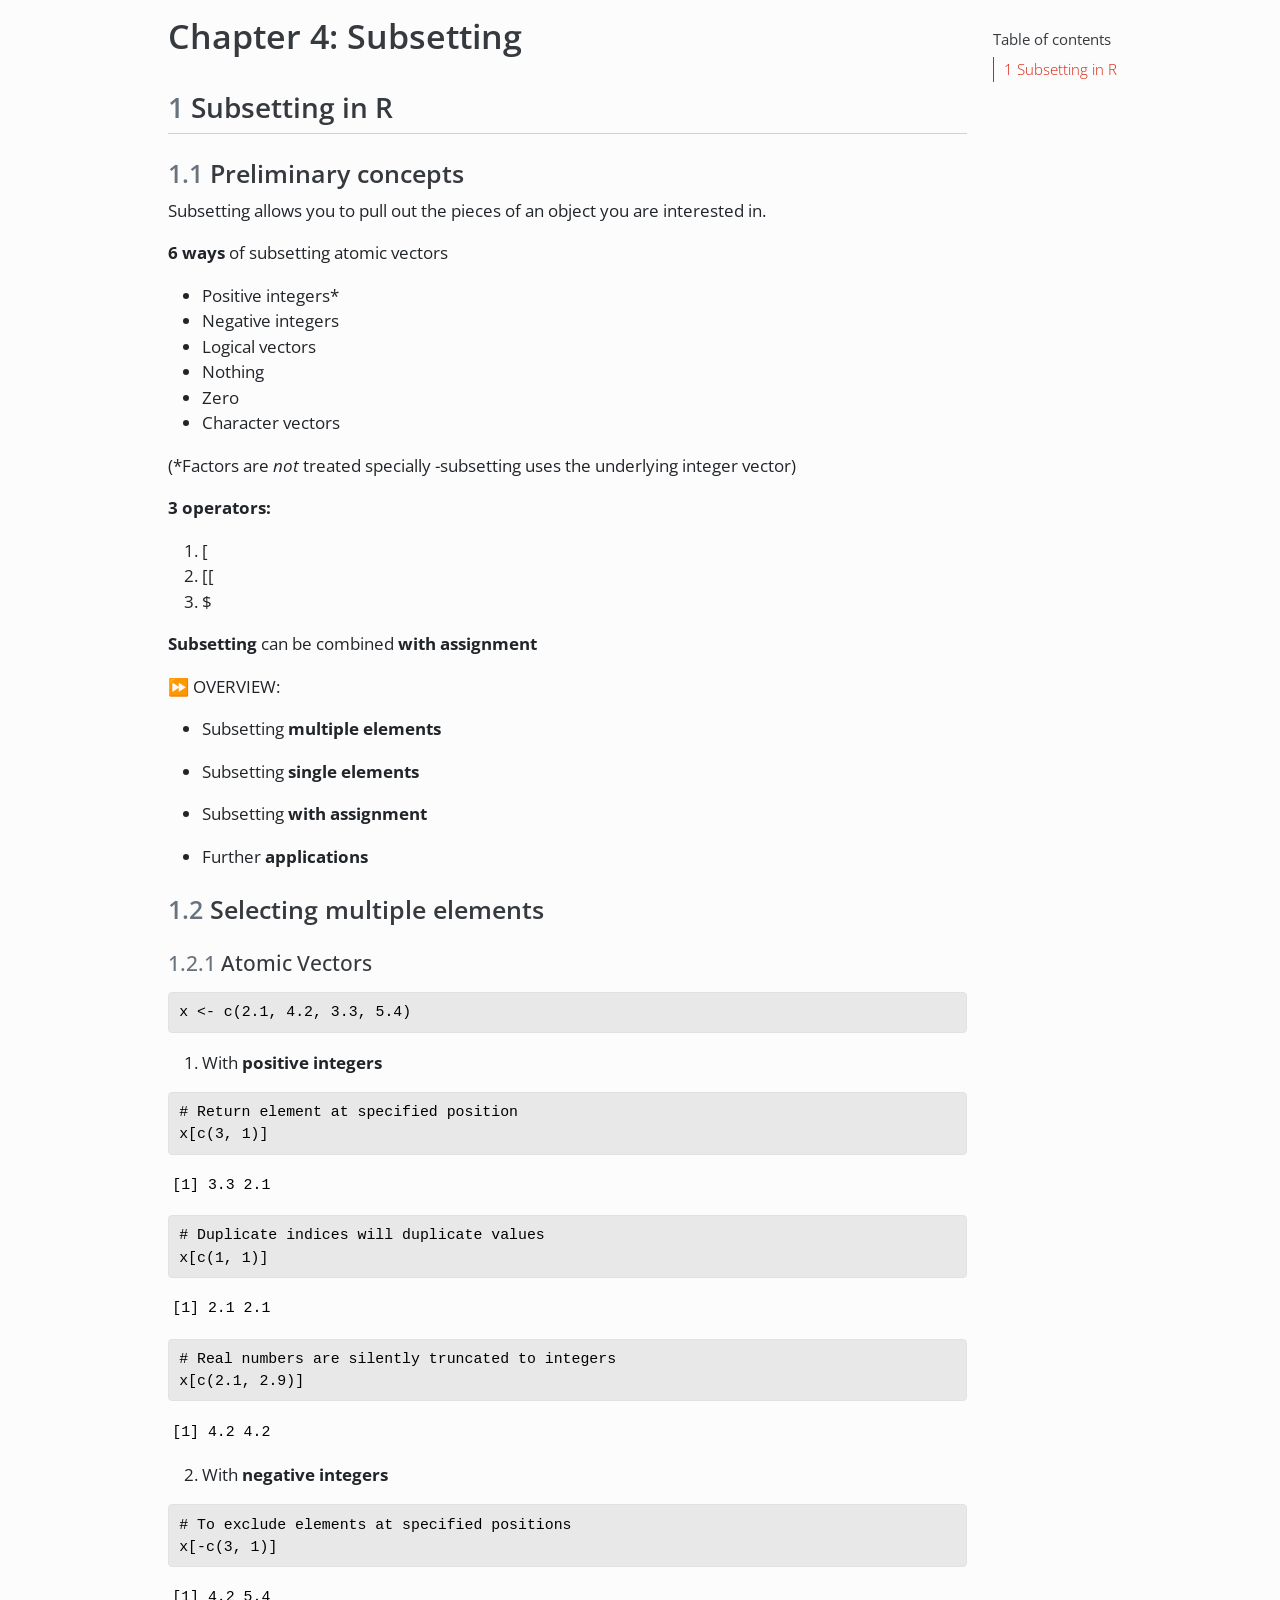
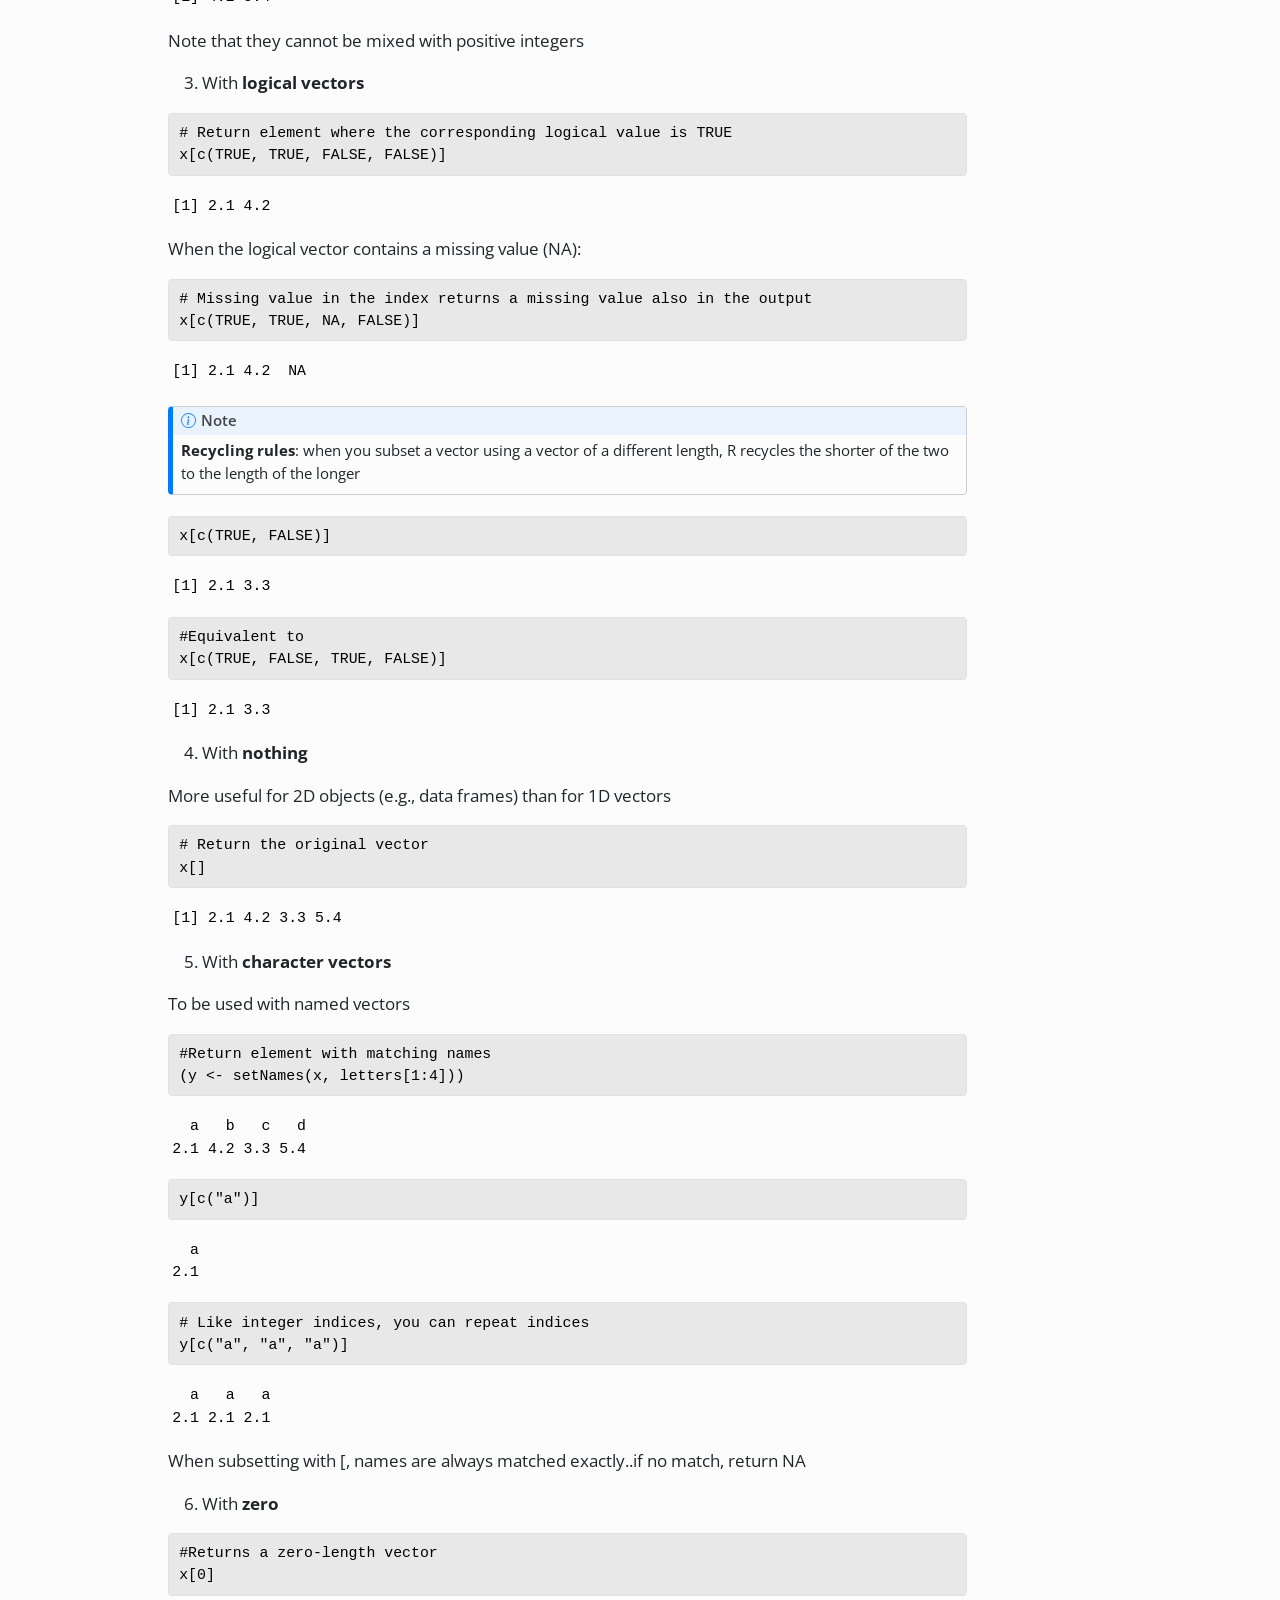
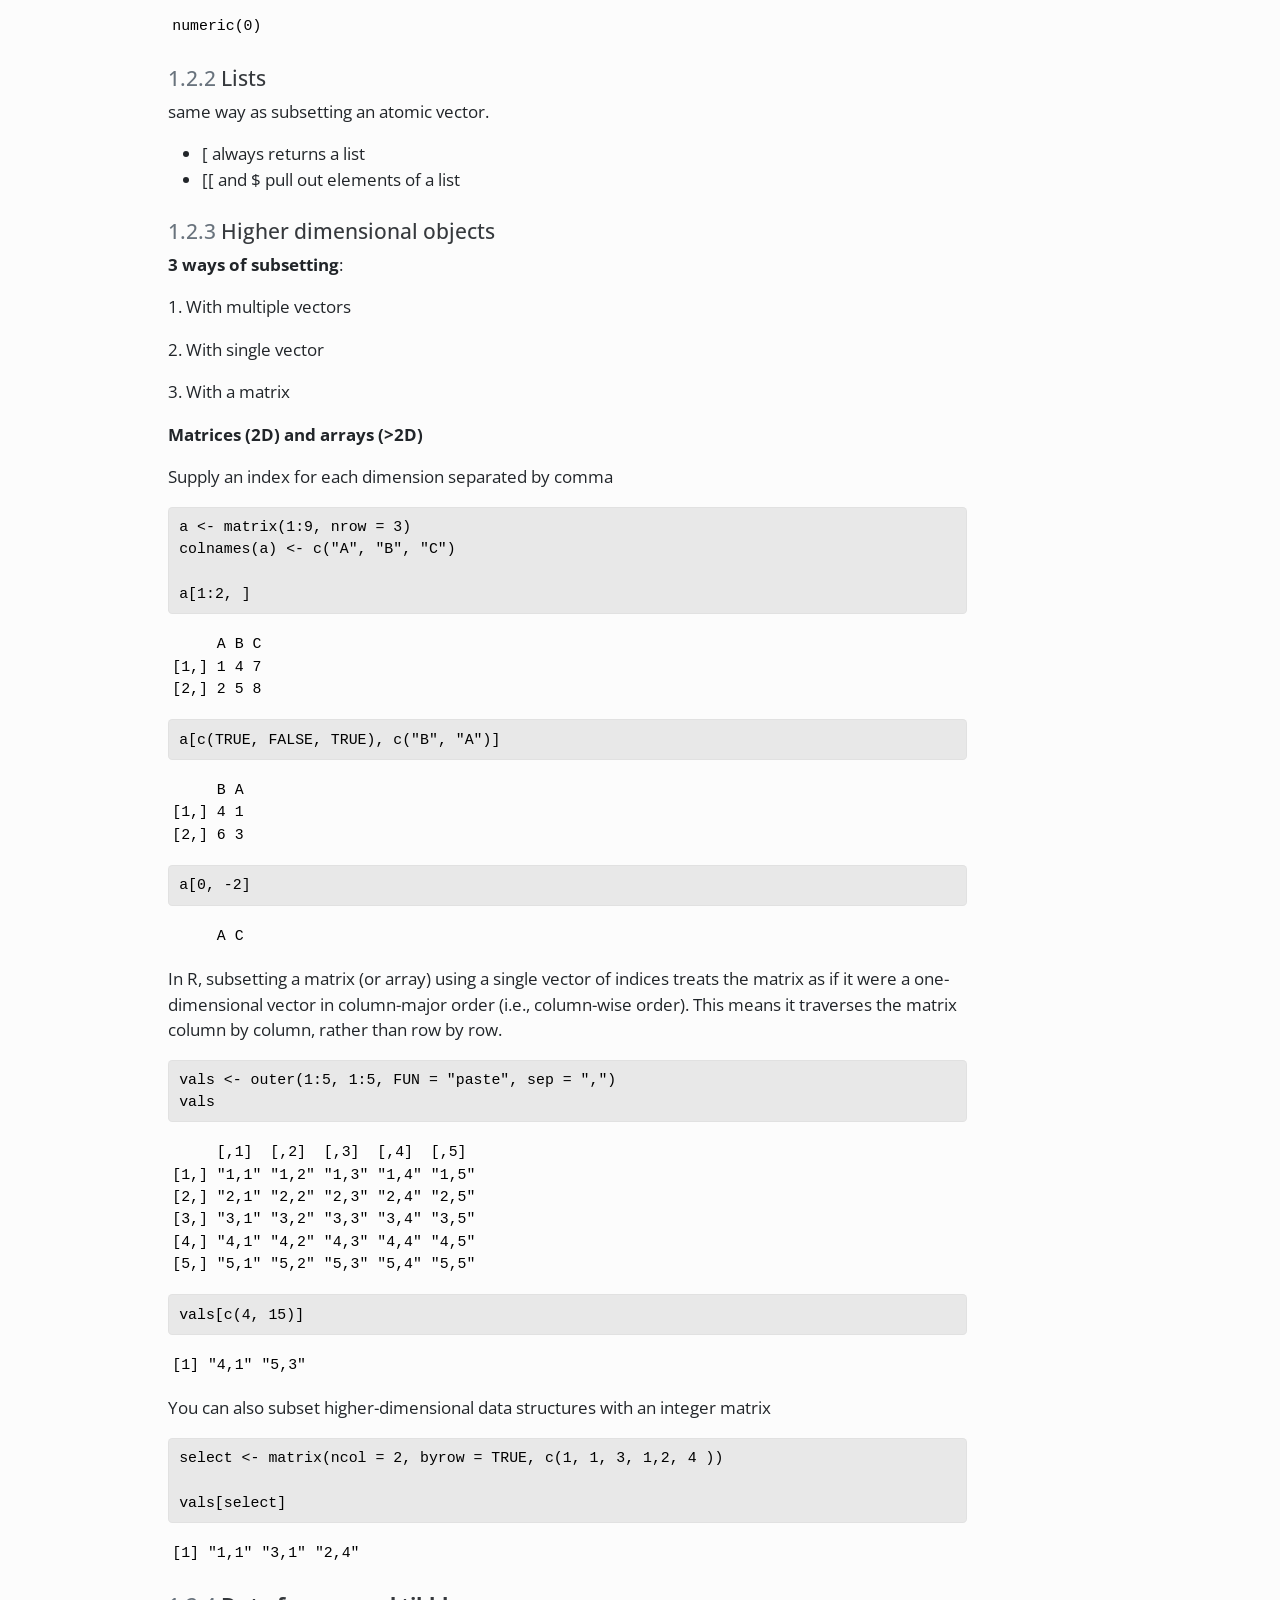
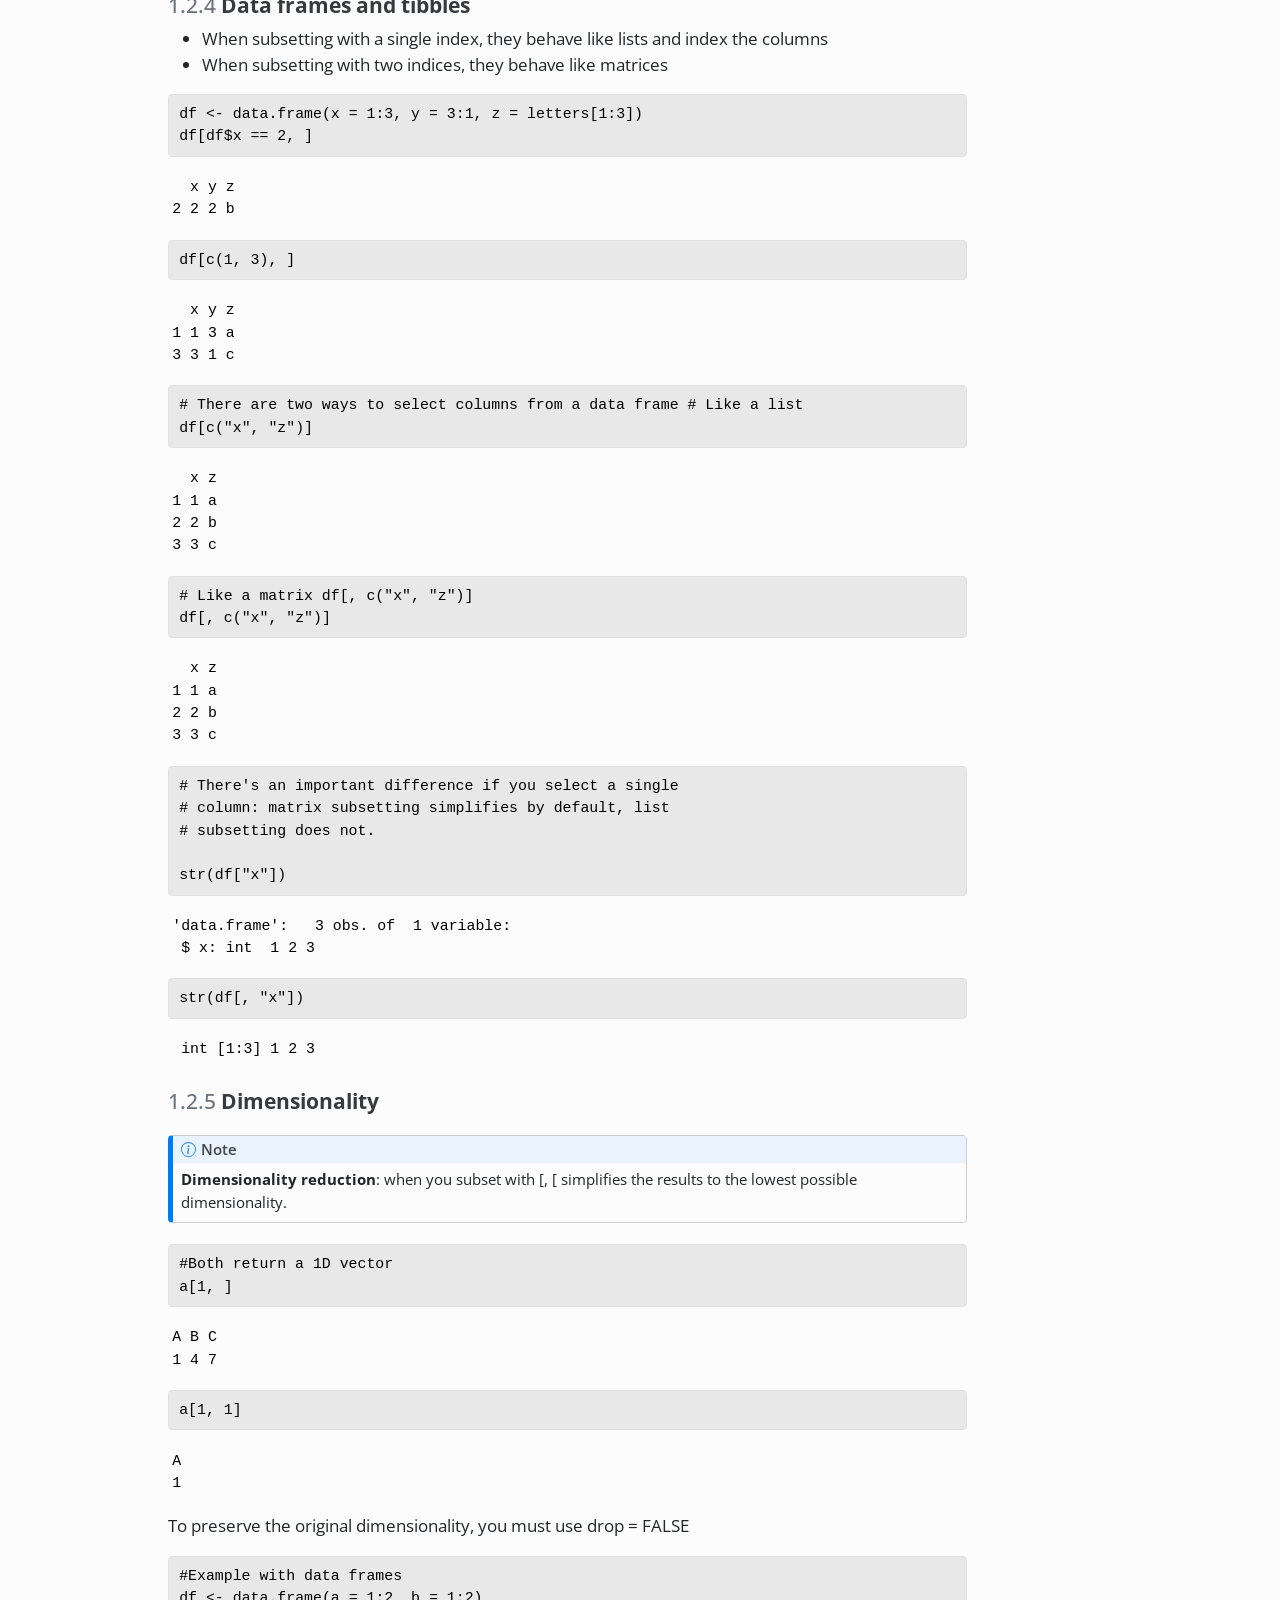
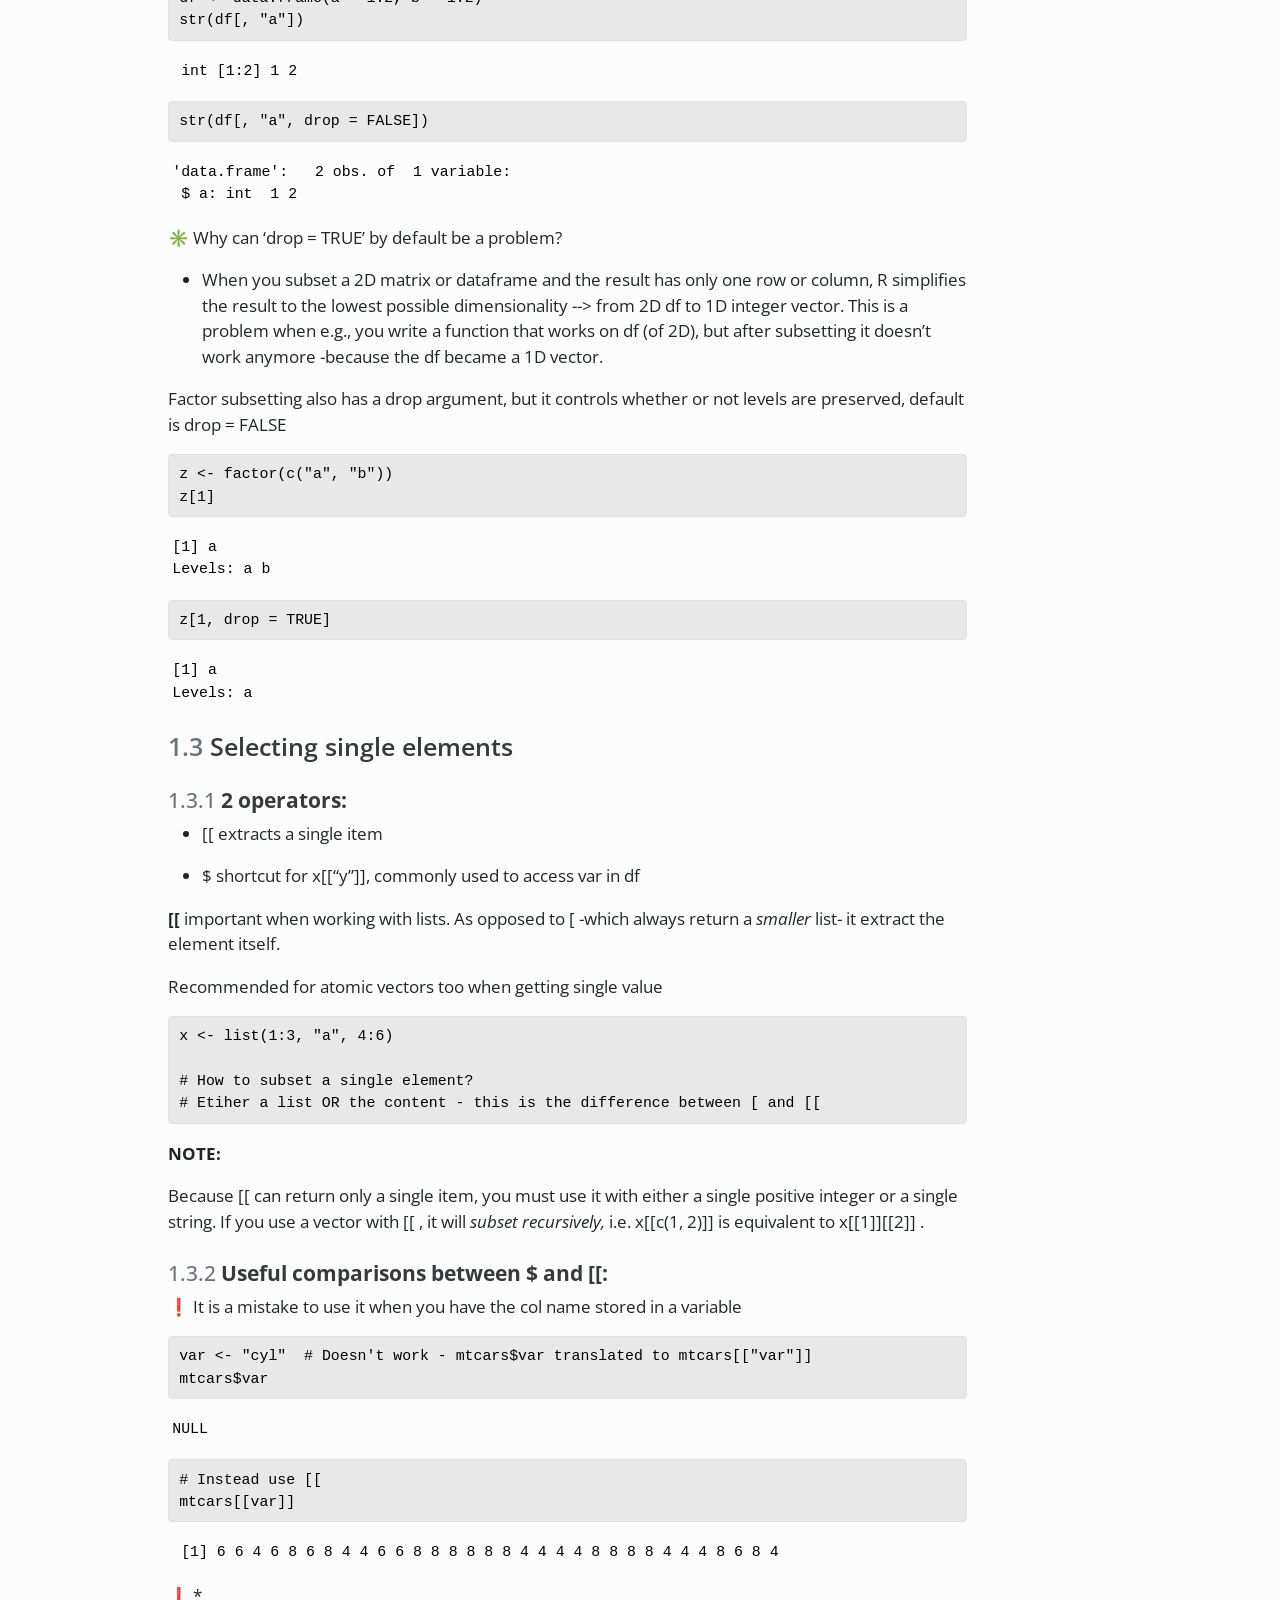
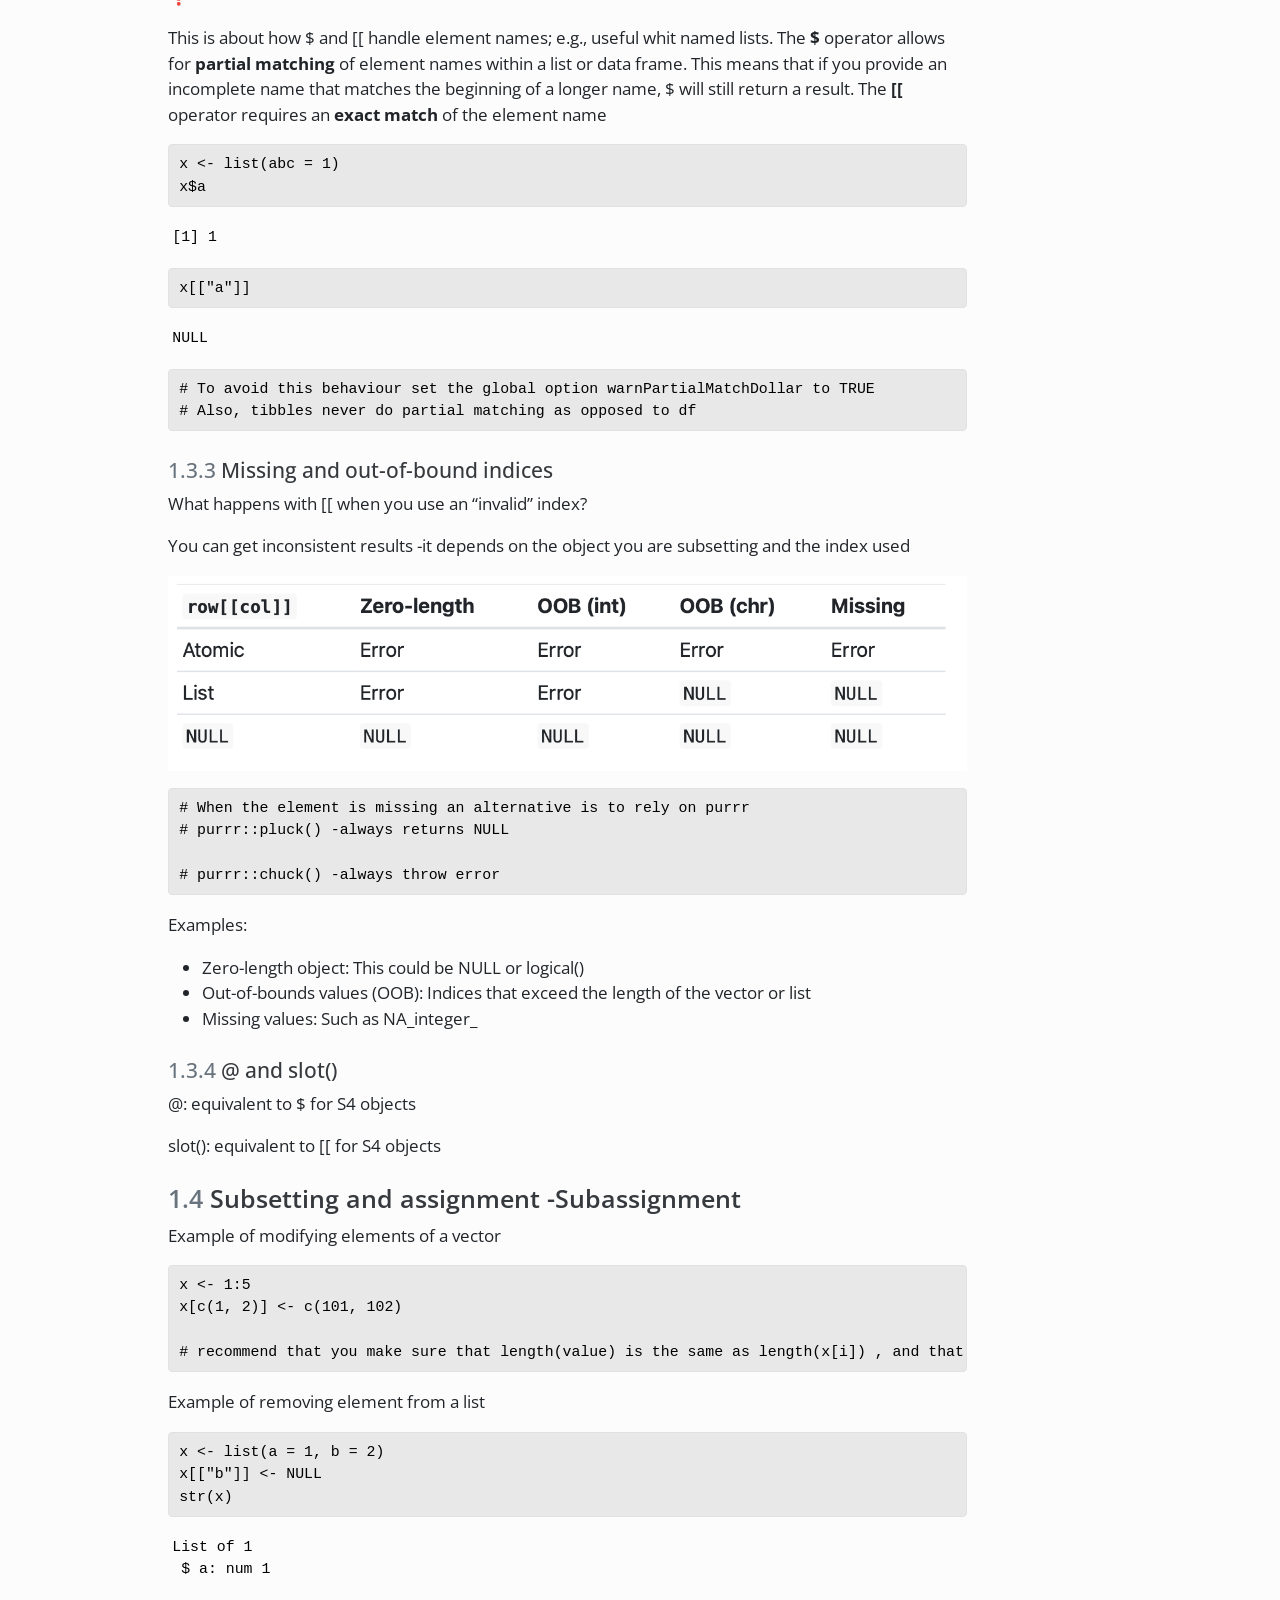
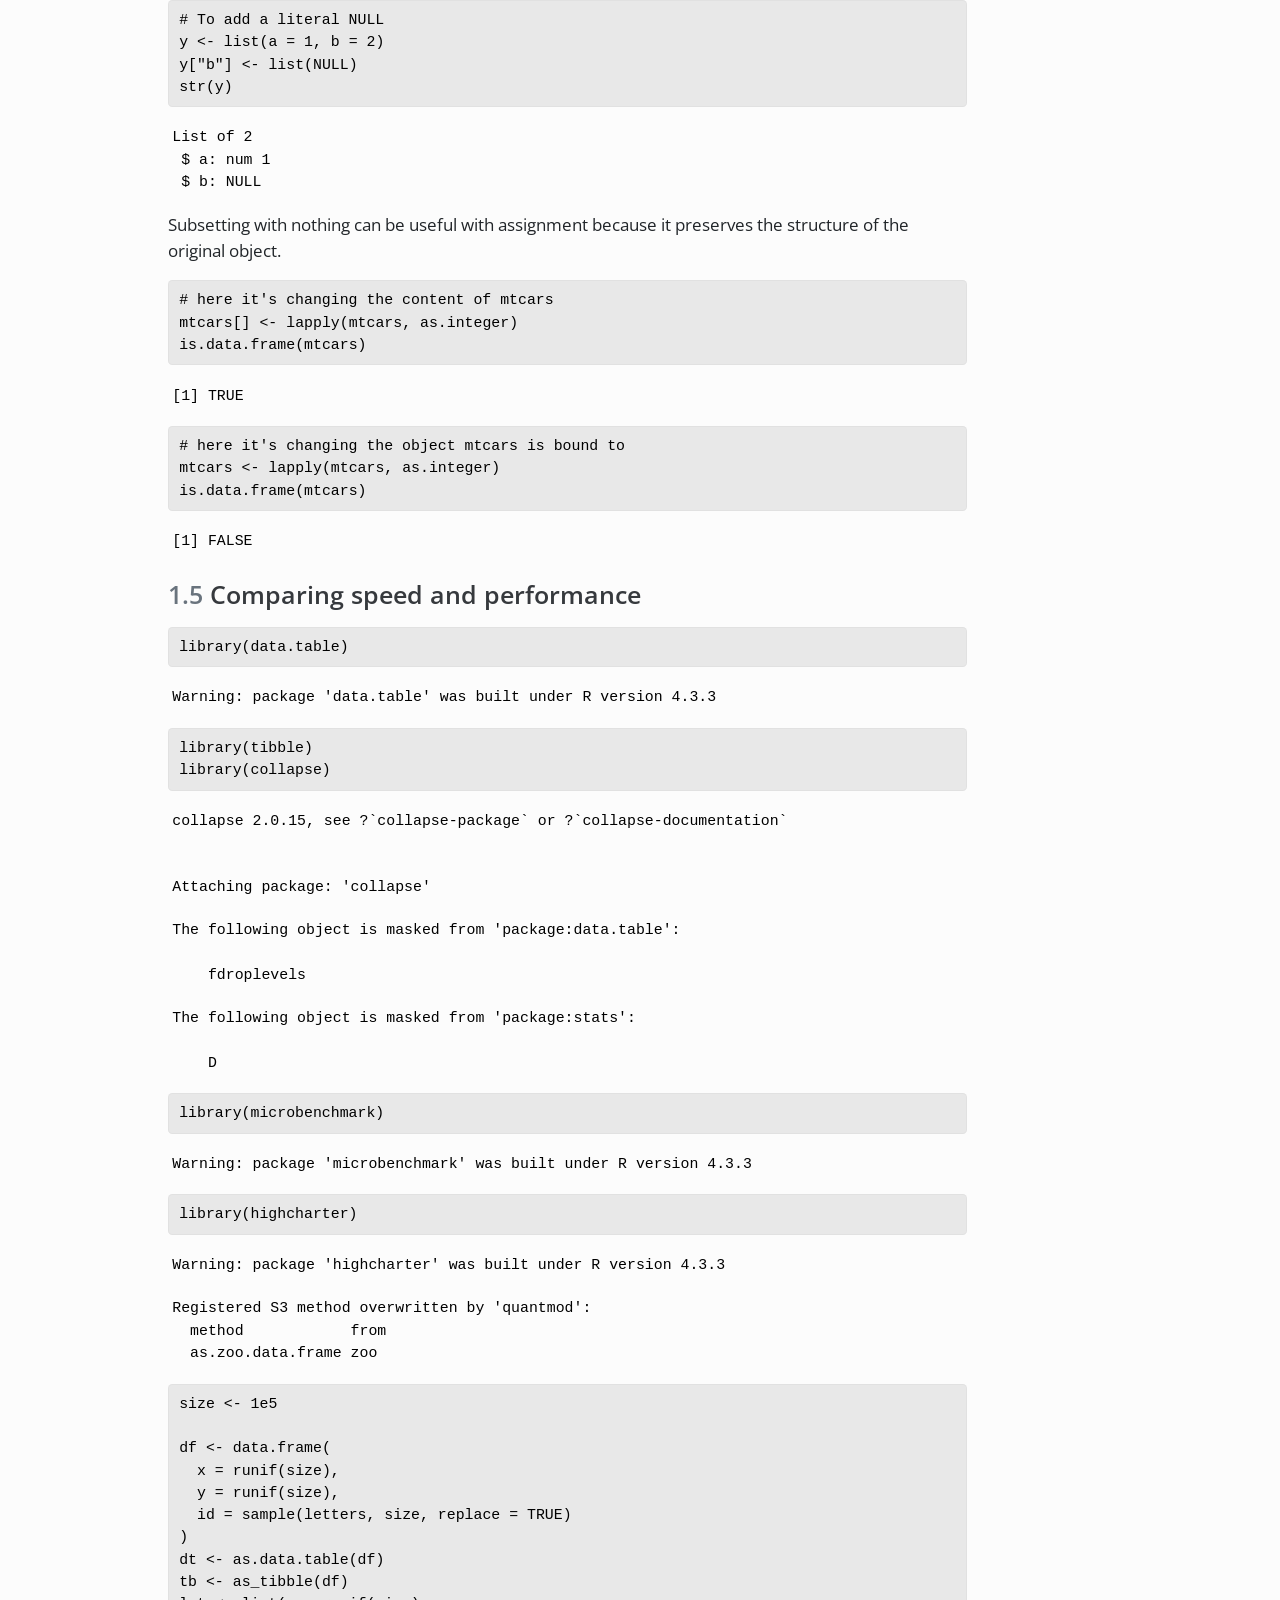
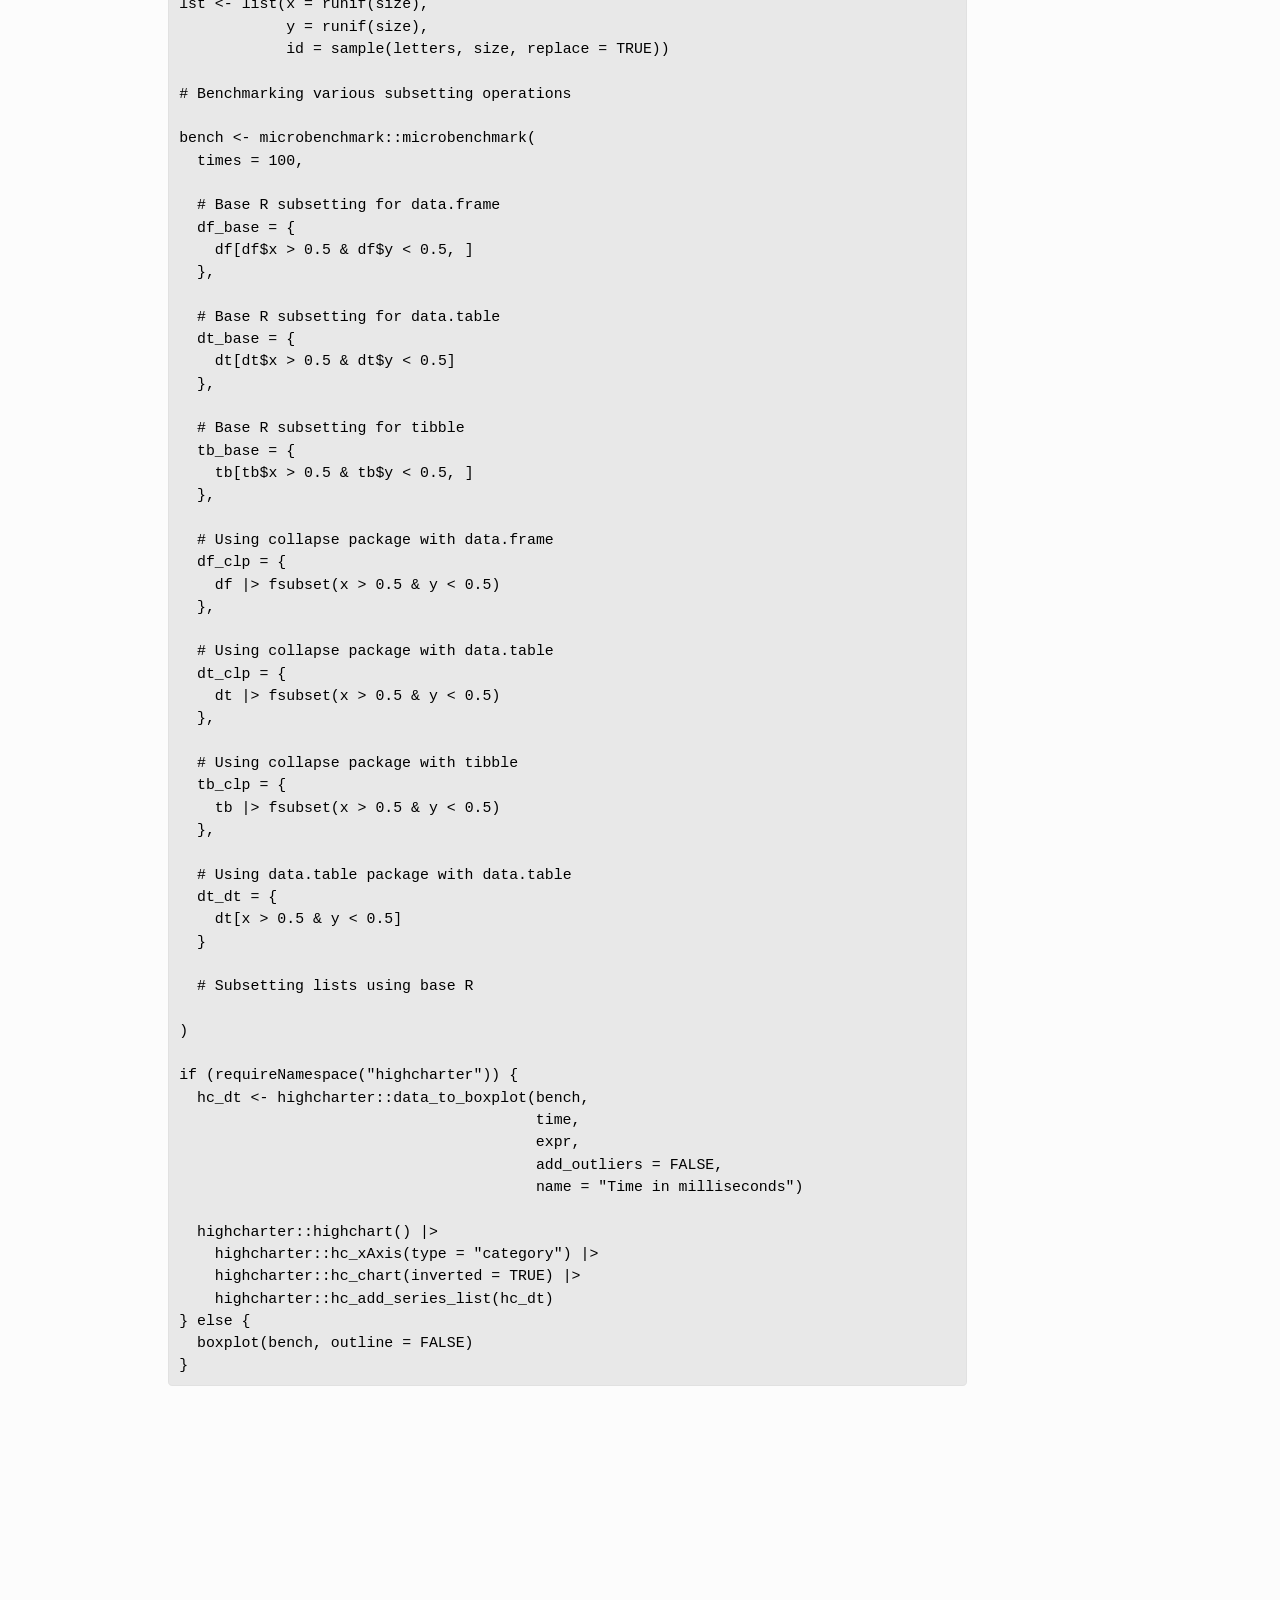
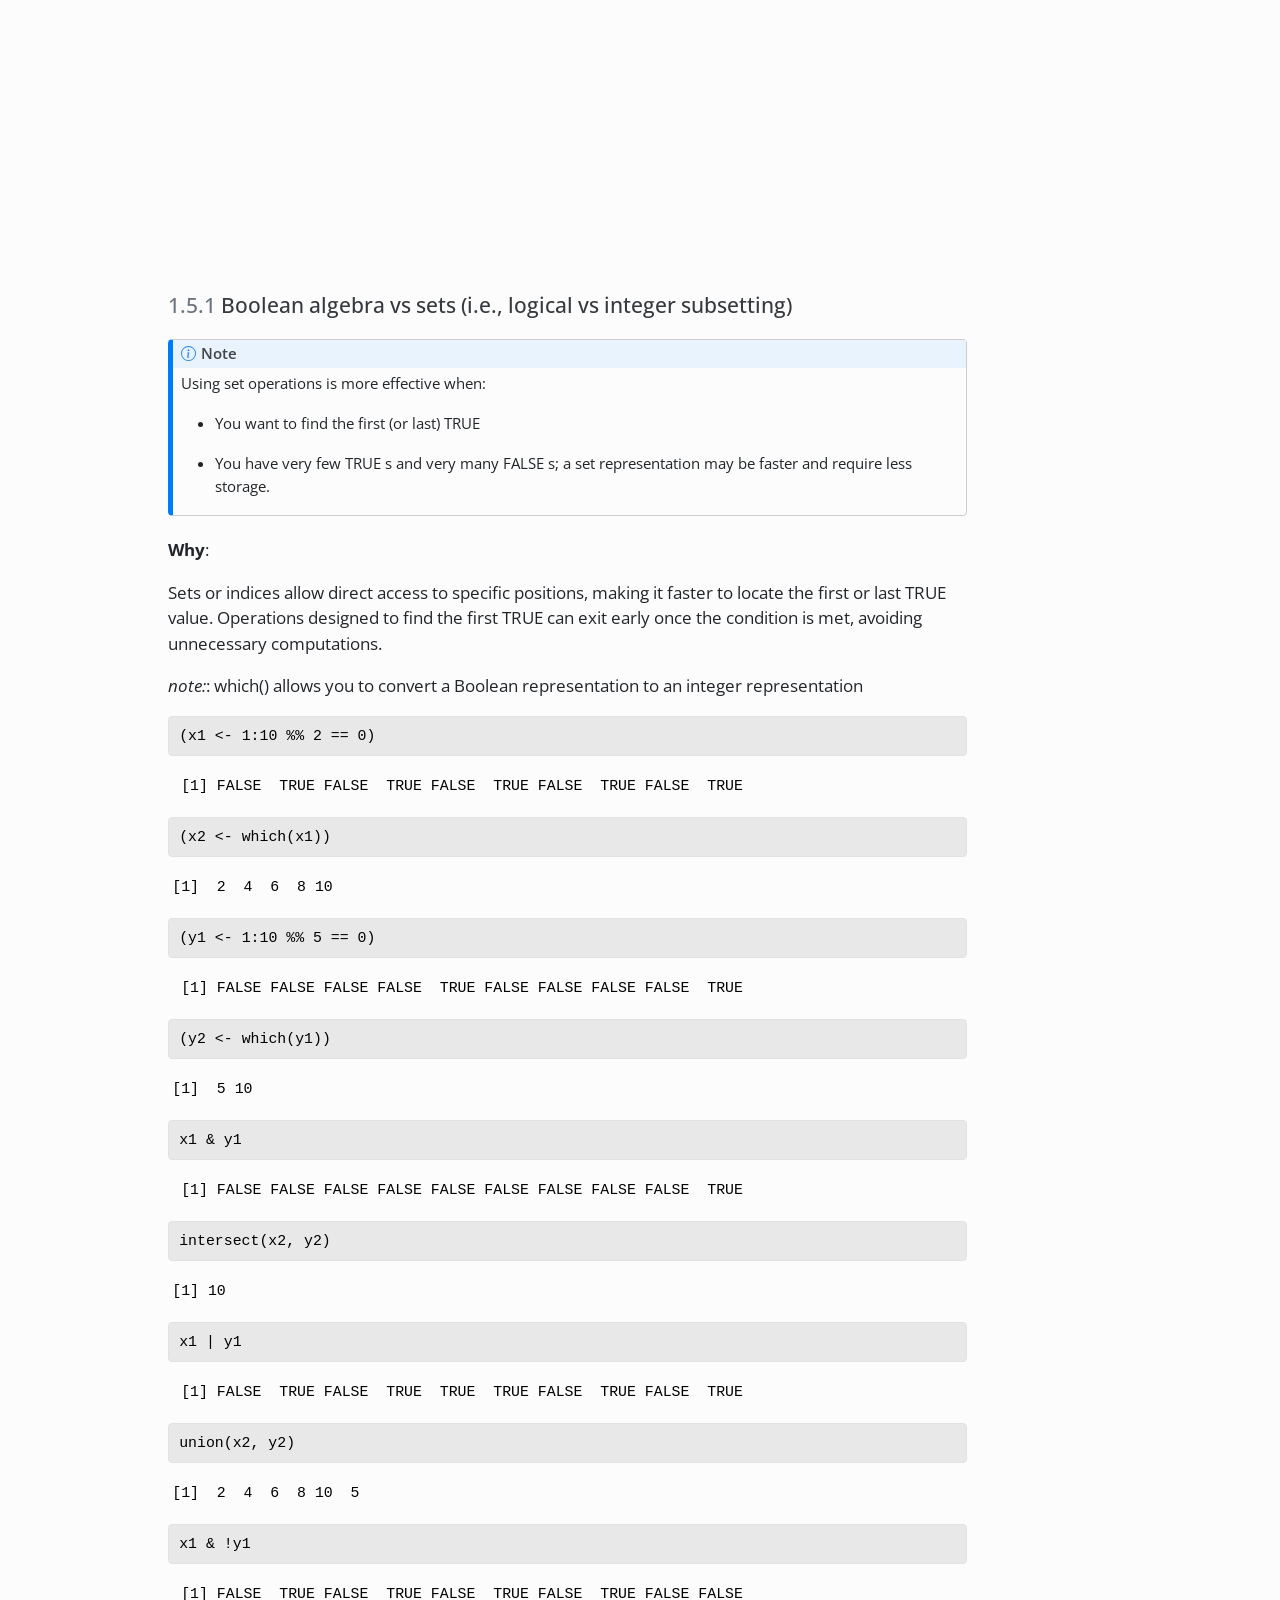
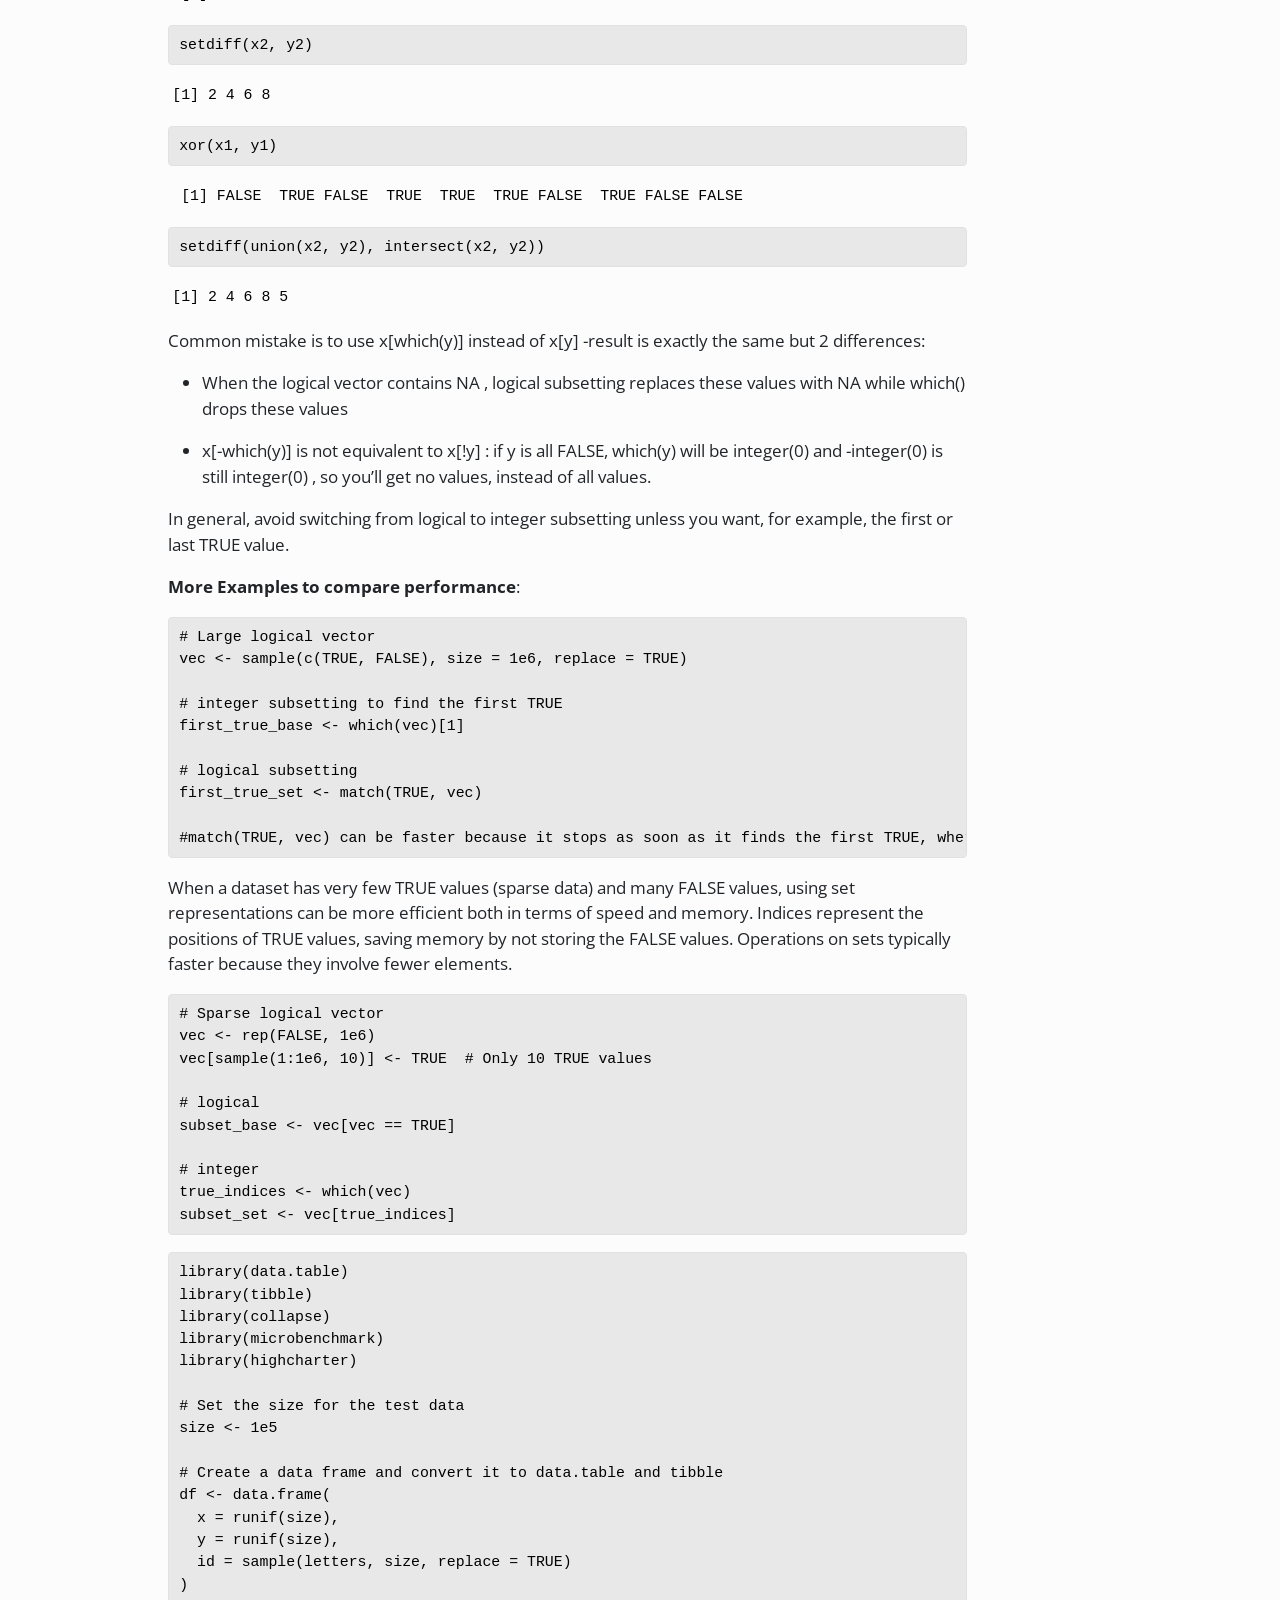
==== commit 0d2388eb: "fixes and more ocntent" ====
--- a/Chapter_4.html
+++ b/Chapter_4.html
@@ -2,7 +2,7 @@
 <html xmlns="http://www.w3.org/1999/xhtml" lang="en" xml:lang="en"><head>
 
 <meta charset="utf-8">
-<meta name="generator" content="quarto-1.2.262">
+<meta name="generator" content="quarto-1.3.450">
 
 <meta name="viewport" content="width=device-width, initial-scale=1.0, user-scalable=yes">
 
@@ -17,9 +17,10 @@
 ul.task-list{list-style: none;}
 ul.task-list li input[type="checkbox"] {
   width: 0.8em;
-  margin: 0 0.8em 0.2em -1.6em;
+  margin: 0 0.8em 0.2em -1em; /* quarto-specific, see https://github.com/quarto-dev/quarto-cli/issues/4556 */ 
   vertical-align: middle;
 }
+/* CSS for syntax highlighting */
 pre > code.sourceCode { white-space: pre; position: relative; }
 pre > code.sourceCode > span { display: inline-block; line-height: 1.25; }
 pre > code.sourceCode > span:empty { height: 1.2em; }
@@ -46,43 +47,13 @@
     -khtml-user-select: none; -moz-user-select: none;
     -ms-user-select: none; user-select: none;
     padding: 0 4px; width: 4em;
-    color: #aaaaaa;
   }
-pre.numberSource { margin-left: 3em; border-left: 1px solid #aaaaaa;  padding-left: 4px; }
+pre.numberSource { margin-left: 3em;  padding-left: 4px; }
 div.sourceCode
   {   }
 @media screen {
 pre > code.sourceCode > span > a:first-child::before { text-decoration: underline; }
 }
-code span.al { color: #ff0000; font-weight: bold; } /* Alert */
-code span.an { color: #60a0b0; font-weight: bold; font-style: italic; } /* Annotation */
-code span.at { color: #7d9029; } /* Attribute */
-code span.bn { color: #40a070; } /* BaseN */
-code span.bu { color: #008000; } /* BuiltIn */
-code span.cf { color: #007020; font-weight: bold; } /* ControlFlow */
-code span.ch { color: #4070a0; } /* Char */
-code span.cn { color: #880000; } /* Constant */
-code span.co { color: #60a0b0; font-style: italic; } /* Comment */
-code span.cv { color: #60a0b0; font-weight: bold; font-style: italic; } /* CommentVar */
-code span.do { color: #ba2121; font-style: italic; } /* Documentation */
-code span.dt { color: #902000; } /* DataType */
-code span.dv { color: #40a070; } /* DecVal */
-code span.er { color: #ff0000; font-weight: bold; } /* Error */
-code span.ex { } /* Extension */
-code span.fl { color: #40a070; } /* Float */
-code span.fu { color: #06287e; } /* Function */
-code span.im { color: #008000; font-weight: bold; } /* Import */
-code span.in { color: #60a0b0; font-weight: bold; font-style: italic; } /* Information */
-code span.kw { color: #007020; font-weight: bold; } /* Keyword */
-code span.op { color: #666666; } /* Operator */
-code span.ot { color: #007020; } /* Other */
-code span.pp { color: #bc7a00; } /* Preprocessor */
-code span.sc { color: #4070a0; } /* SpecialChar */
-code span.ss { color: #bb6688; } /* SpecialString */
-code span.st { color: #4070a0; } /* String */
-code span.va { color: #19177c; } /* Variable */
-code span.vs { color: #4070a0; } /* VerbatimString */
-code span.wa { color: #60a0b0; font-weight: bold; font-style: italic; } /* Warning */
 </style>
 
 
@@ -96,7 +67,6 @@
 <script src="Chapter_4_files/libs/bootstrap/bootstrap.min.js"></script>
 <link href="Chapter_4_files/libs/bootstrap/bootstrap-icons.css" rel="stylesheet">
 <link href="Chapter_4_files/libs/bootstrap/bootstrap.min.css" rel="stylesheet" id="quarto-bootstrap" data-mode="light">
-<link href="Chapter_4_files/libs/htmltools-fill-0.5.8.1/fill.css" rel="stylesheet">
 <script src="Chapter_4_files/libs/htmlwidgets-1.6.4/htmlwidgets.js"></script>
 <script src="Chapter_4_files/libs/jquery-3.5.1/jquery.min.js"></script>
 <script src="Chapter_4_files/libs/proj4js-2.3.15/proj4.js"></script>
@@ -152,14 +122,14 @@
     <h2 id="toc-title">Table of contents</h2>
    
   <ul>
-  <li><a href="#subsetting-in-r" id="toc-subsetting-in-r" class="nav-link active" data-scroll-target="#subsetting-in-r"><span class="toc-section-number">1</span>  Subsetting in R</a>
+  <li><a href="#subsetting-in-r" id="toc-subsetting-in-r" class="nav-link active" data-scroll-target="#subsetting-in-r"><span class="header-section-number">1</span> Subsetting in R</a>
   <ul class="collapse">
-  <li><a href="#preliminary-concepts" id="toc-preliminary-concepts" class="nav-link" data-scroll-target="#preliminary-concepts"><span class="toc-section-number">1.1</span>  Preliminary concepts</a></li>
-  <li><a href="#selecting-multiple-elements" id="toc-selecting-multiple-elements" class="nav-link" data-scroll-target="#selecting-multiple-elements"><span class="toc-section-number">1.2</span>  Selecting multiple elements</a></li>
-  <li><a href="#selecting-single-elements" id="toc-selecting-single-elements" class="nav-link" data-scroll-target="#selecting-single-elements"><span class="toc-section-number">1.3</span>  Selecting single elements</a></li>
-  <li><a href="#subsetting-and-assignment--subassignment" id="toc-subsetting-and-assignment--subassignment" class="nav-link" data-scroll-target="#subsetting-and-assignment--subassignment"><span class="toc-section-number">1.4</span>  Subsetting and assignment -Subassignment</a></li>
-  <li><a href="#comparing-speed-and-performance" id="toc-comparing-speed-and-performance" class="nav-link" data-scroll-target="#comparing-speed-and-performance"><span class="toc-section-number">1.5</span>  Comparing speed and performance</a></li>
-  <li><a href="#subsetting---some-applications" id="toc-subsetting---some-applications" class="nav-link" data-scroll-target="#subsetting---some-applications"><span class="toc-section-number">1.6</span>  Subsetting - Some applications</a></li>
+  <li><a href="#preliminary-concepts" id="toc-preliminary-concepts" class="nav-link" data-scroll-target="#preliminary-concepts"><span class="header-section-number">1.1</span> Preliminary concepts</a></li>
+  <li><a href="#selecting-multiple-elements" id="toc-selecting-multiple-elements" class="nav-link" data-scroll-target="#selecting-multiple-elements"><span class="header-section-number">1.2</span> Selecting multiple elements</a></li>
+  <li><a href="#selecting-single-elements" id="toc-selecting-single-elements" class="nav-link" data-scroll-target="#selecting-single-elements"><span class="header-section-number">1.3</span> Selecting single elements</a></li>
+  <li><a href="#subsetting-and-assignment--subassignment" id="toc-subsetting-and-assignment--subassignment" class="nav-link" data-scroll-target="#subsetting-and-assignment--subassignment"><span class="header-section-number">1.4</span> Subsetting and assignment -Subassignment</a></li>
+  <li><a href="#comparing-speed-and-performance" id="toc-comparing-speed-and-performance" class="nav-link" data-scroll-target="#comparing-speed-and-performance"><span class="header-section-number">1.5</span> Comparing speed and performance</a></li>
+  <li><a href="#subsetting---some-applications" id="toc-subsetting---some-applications" class="nav-link" data-scroll-target="#subsetting---some-applications"><span class="header-section-number">1.6</span> Subsetting - Some applications</a></li>
   </ul></li>
   </ul>
 </nav>
@@ -269,12 +239,12 @@
 <pre><code>[1] 2.1 4.2  NA</code></pre>
 </div>
 </div>
-<div class="callout-note callout callout-style-default callout-captioned">
+<div class="callout callout-style-default callout-note callout-titled">
 <div class="callout-header d-flex align-content-center">
 <div class="callout-icon-container">
 <i class="callout-icon"></i>
 </div>
-<div class="callout-caption-container flex-fill">
+<div class="callout-title-container flex-fill">
 Note
 </div>
 </div>
@@ -455,12 +425,12 @@
 </section>
 <section id="dimensionality" class="level4" data-number="1.2.5">
 <h4 data-number="1.2.5" class="anchored" data-anchor-id="dimensionality"><span class="header-section-number">1.2.5</span> <strong>Dimensionality</strong></h4>
-<div class="callout-note callout callout-style-default callout-captioned">
+<div class="callout callout-style-default callout-note callout-titled">
 <div class="callout-header d-flex align-content-center">
 <div class="callout-icon-container">
 <i class="callout-icon"></i>
 </div>
-<div class="callout-caption-container flex-fill">
+<div class="callout-title-container flex-fill">
 Note
 </div>
 </div>
@@ -536,7 +506,7 @@
 </section>
 <section id="useful-comparisons-between-and" class="level4" data-number="1.3.2">
 <h4 data-number="1.3.2" class="anchored" data-anchor-id="useful-comparisons-between-and"><span class="header-section-number">1.3.2</span> <strong>Useful comparisons between $ and [[:</strong></h4>
-<p>❗ It is a mistake to use it when you have the col name stored in a variable –use [[ instead</p>
+<p>❗ It is a mistake to use it when you have the col name stored in a variable</p>
 <div class="cell">
 <div class="sourceCode cell-code" id="cb65"><pre class="sourceCode r code-with-copy"><code class="sourceCode r"><span id="cb65-1"><a href="#cb65-1" aria-hidden="true" tabindex="-1"></a>var <span class="ot">&lt;-</span> <span class="st">"cyl"</span>  <span class="co"># Doesn't work - mtcars$var translated to mtcars[["var"]]</span></span>
 <span id="cb65-2"><a href="#cb65-2" aria-hidden="true" tabindex="-1"></a>mtcars<span class="sc">$</span>var</span></code><button title="Copy to Clipboard" class="code-copy-button"><i class="bi"></i></button></pre></div>
@@ -549,7 +519,7 @@
 <pre><code> [1] 6 6 4 6 8 6 8 4 4 6 6 8 8 8 8 8 8 4 4 4 4 8 8 8 8 4 4 4 8 6 8 4</code></pre>
 </div>
 </div>
-<p>❗ a difference between $ and [[ is that $ does (left-to-right) <strong><em>partial matching</em></strong>:</p>
+<p>❗ *</p>
 <p>This is about how $ and [[ handle element names; e.g., useful whit named lists. The <strong>$</strong> operator allows for <strong>partial matching</strong> of element names within a list or data frame. This means that if you provide an incomplete name that matches the beginning of a longer name, $ will still return a result. The <strong>[[</strong> operator requires an <strong>exact match</strong> of the element name</p>
 <div class="cell">
 <div class="sourceCode cell-code" id="cb69"><pre class="sourceCode r code-with-copy"><code class="sourceCode r"><span id="cb69-1"><a href="#cb69-1" aria-hidden="true" tabindex="-1"></a>x <span class="ot">&lt;-</span> <span class="fu">list</span>(<span class="at">abc =</span> <span class="dv">1</span>) </span>
@@ -636,14 +606,14 @@
 <section id="comparing-speed-and-performance" class="level3" data-number="1.5">
 <h3 data-number="1.5" class="anchored" data-anchor-id="comparing-speed-and-performance"><span class="header-section-number">1.5</span> Comparing speed and performance</h3>
 <div class="cell">
-<div class="sourceCode cell-code" id="cb84"><pre class="sourceCode r code-with-copy"><code class="sourceCode r"><span id="cb84-1"><a href="#cb84-1" aria-hidden="true" tabindex="-1"></a><span class="fu">library</span>(data.table)</span>
-<span id="cb84-2"><a href="#cb84-2" aria-hidden="true" tabindex="-1"></a><span class="fu">library</span>(tibble)</span>
-<span id="cb84-3"><a href="#cb84-3" aria-hidden="true" tabindex="-1"></a><span class="fu">library</span>(collapse)</span></code><button title="Copy to Clipboard" class="code-copy-button"><i class="bi"></i></button></pre></div>
+<div class="sourceCode cell-code" id="cb84"><pre class="sourceCode r code-with-copy"><code class="sourceCode r"><span id="cb84-1"><a href="#cb84-1" aria-hidden="true" tabindex="-1"></a><span class="fu">library</span>(data.table)</span></code><button title="Copy to Clipboard" class="code-copy-button"><i class="bi"></i></button></pre></div>
 <div class="cell-output cell-output-stderr">
-<pre><code>Warning: package 'collapse' was built under R version 4.3.3</code></pre>
-</div>
+<pre><code>Warning: package 'data.table' was built under R version 4.3.3</code></pre>
+</div>
+<div class="sourceCode cell-code" id="cb86"><pre class="sourceCode r code-with-copy"><code class="sourceCode r"><span id="cb86-1"><a href="#cb86-1" aria-hidden="true" tabindex="-1"></a><span class="fu">library</span>(tibble)</span>
+<span id="cb86-2"><a href="#cb86-2" aria-hidden="true" tabindex="-1"></a><span class="fu">library</span>(collapse)</span></code><button title="Copy to Clipboard" class="code-copy-button"><i class="bi"></i></button></pre></div>
 <div class="cell-output cell-output-stderr">
-<pre><code>collapse 2.0.14, see ?`collapse-package` or ?`collapse-documentation`</code></pre>
+<pre><code>collapse 2.0.15, see ?`collapse-package` or ?`collapse-documentation`</code></pre>
 </div>
 <div class="cell-output cell-output-stderr">
 <pre><code>
@@ -659,98 +629,104 @@
 
     D</code></pre>
 </div>
-<div class="sourceCode cell-code" id="cb90"><pre class="sourceCode r code-with-copy"><code class="sourceCode r"><span id="cb90-1"><a href="#cb90-1" aria-hidden="true" tabindex="-1"></a><span class="fu">library</span>(microbenchmark)</span>
-<span id="cb90-2"><a href="#cb90-2" aria-hidden="true" tabindex="-1"></a><span class="fu">library</span>(highcharter)</span></code><button title="Copy to Clipboard" class="code-copy-button"><i class="bi"></i></button></pre></div>
+<div class="sourceCode cell-code" id="cb91"><pre class="sourceCode r code-with-copy"><code class="sourceCode r"><span id="cb91-1"><a href="#cb91-1" aria-hidden="true" tabindex="-1"></a><span class="fu">library</span>(microbenchmark)</span></code><button title="Copy to Clipboard" class="code-copy-button"><i class="bi"></i></button></pre></div>
+<div class="cell-output cell-output-stderr">
+<pre><code>Warning: package 'microbenchmark' was built under R version 4.3.3</code></pre>
+</div>
+<div class="sourceCode cell-code" id="cb93"><pre class="sourceCode r code-with-copy"><code class="sourceCode r"><span id="cb93-1"><a href="#cb93-1" aria-hidden="true" tabindex="-1"></a><span class="fu">library</span>(highcharter)</span></code><button title="Copy to Clipboard" class="code-copy-button"><i class="bi"></i></button></pre></div>
+<div class="cell-output cell-output-stderr">
+<pre><code>Warning: package 'highcharter' was built under R version 4.3.3</code></pre>
+</div>
 <div class="cell-output cell-output-stderr">
 <pre><code>Registered S3 method overwritten by 'quantmod':
   method            from
   as.zoo.data.frame zoo </code></pre>
 </div>
-<div class="sourceCode cell-code" id="cb92"><pre class="sourceCode r code-with-copy"><code class="sourceCode r"><span id="cb92-1"><a href="#cb92-1" aria-hidden="true" tabindex="-1"></a>size <span class="ot">&lt;-</span> <span class="fl">1e5</span></span>
-<span id="cb92-2"><a href="#cb92-2" aria-hidden="true" tabindex="-1"></a></span>
-<span id="cb92-3"><a href="#cb92-3" aria-hidden="true" tabindex="-1"></a>df <span class="ot">&lt;-</span> <span class="fu">data.frame</span>(</span>
-<span id="cb92-4"><a href="#cb92-4" aria-hidden="true" tabindex="-1"></a>  <span class="at">x =</span> <span class="fu">runif</span>(size),</span>
-<span id="cb92-5"><a href="#cb92-5" aria-hidden="true" tabindex="-1"></a>  <span class="at">y =</span> <span class="fu">runif</span>(size),</span>
-<span id="cb92-6"><a href="#cb92-6" aria-hidden="true" tabindex="-1"></a>  <span class="at">id =</span> <span class="fu">sample</span>(letters, size, <span class="at">replace =</span> <span class="cn">TRUE</span>)</span>
-<span id="cb92-7"><a href="#cb92-7" aria-hidden="true" tabindex="-1"></a>)</span>
-<span id="cb92-8"><a href="#cb92-8" aria-hidden="true" tabindex="-1"></a>dt <span class="ot">&lt;-</span> <span class="fu">as.data.table</span>(df)</span>
-<span id="cb92-9"><a href="#cb92-9" aria-hidden="true" tabindex="-1"></a>tb <span class="ot">&lt;-</span> <span class="fu">as_tibble</span>(df)</span>
-<span id="cb92-10"><a href="#cb92-10" aria-hidden="true" tabindex="-1"></a>lst <span class="ot">&lt;-</span> <span class="fu">list</span>(<span class="at">x =</span> <span class="fu">runif</span>(size), </span>
-<span id="cb92-11"><a href="#cb92-11" aria-hidden="true" tabindex="-1"></a>            <span class="at">y =</span> <span class="fu">runif</span>(size), </span>
-<span id="cb92-12"><a href="#cb92-12" aria-hidden="true" tabindex="-1"></a>            <span class="at">id =</span> <span class="fu">sample</span>(letters, size, <span class="at">replace =</span> <span class="cn">TRUE</span>))</span>
-<span id="cb92-13"><a href="#cb92-13" aria-hidden="true" tabindex="-1"></a></span>
-<span id="cb92-14"><a href="#cb92-14" aria-hidden="true" tabindex="-1"></a><span class="co"># Benchmarking various subsetting operations</span></span>
-<span id="cb92-15"><a href="#cb92-15" aria-hidden="true" tabindex="-1"></a></span>
-<span id="cb92-16"><a href="#cb92-16" aria-hidden="true" tabindex="-1"></a>bench <span class="ot">&lt;-</span> microbenchmark<span class="sc">::</span><span class="fu">microbenchmark</span>(</span>
-<span id="cb92-17"><a href="#cb92-17" aria-hidden="true" tabindex="-1"></a>  <span class="at">times =</span> <span class="dv">100</span>,</span>
-<span id="cb92-18"><a href="#cb92-18" aria-hidden="true" tabindex="-1"></a>  </span>
-<span id="cb92-19"><a href="#cb92-19" aria-hidden="true" tabindex="-1"></a>  <span class="co"># Base R subsetting for data.frame</span></span>
-<span id="cb92-20"><a href="#cb92-20" aria-hidden="true" tabindex="-1"></a>  <span class="at">df_base =</span> {</span>
-<span id="cb92-21"><a href="#cb92-21" aria-hidden="true" tabindex="-1"></a>    df[df<span class="sc">$</span>x <span class="sc">&gt;</span> <span class="fl">0.5</span> <span class="sc">&amp;</span> df<span class="sc">$</span>y <span class="sc">&lt;</span> <span class="fl">0.5</span>, ]</span>
-<span id="cb92-22"><a href="#cb92-22" aria-hidden="true" tabindex="-1"></a>  },</span>
-<span id="cb92-23"><a href="#cb92-23" aria-hidden="true" tabindex="-1"></a>  </span>
-<span id="cb92-24"><a href="#cb92-24" aria-hidden="true" tabindex="-1"></a>  <span class="co"># Base R subsetting for data.table</span></span>
-<span id="cb92-25"><a href="#cb92-25" aria-hidden="true" tabindex="-1"></a>  <span class="at">dt_base =</span> {</span>
-<span id="cb92-26"><a href="#cb92-26" aria-hidden="true" tabindex="-1"></a>    dt[dt<span class="sc">$</span>x <span class="sc">&gt;</span> <span class="fl">0.5</span> <span class="sc">&amp;</span> dt<span class="sc">$</span>y <span class="sc">&lt;</span> <span class="fl">0.5</span>]</span>
-<span id="cb92-27"><a href="#cb92-27" aria-hidden="true" tabindex="-1"></a>  },</span>
-<span id="cb92-28"><a href="#cb92-28" aria-hidden="true" tabindex="-1"></a>  </span>
-<span id="cb92-29"><a href="#cb92-29" aria-hidden="true" tabindex="-1"></a>  <span class="co"># Base R subsetting for tibble</span></span>
-<span id="cb92-30"><a href="#cb92-30" aria-hidden="true" tabindex="-1"></a>  <span class="at">tb_base =</span> {</span>
-<span id="cb92-31"><a href="#cb92-31" aria-hidden="true" tabindex="-1"></a>    tb[tb<span class="sc">$</span>x <span class="sc">&gt;</span> <span class="fl">0.5</span> <span class="sc">&amp;</span> tb<span class="sc">$</span>y <span class="sc">&lt;</span> <span class="fl">0.5</span>, ]</span>
-<span id="cb92-32"><a href="#cb92-32" aria-hidden="true" tabindex="-1"></a>  },</span>
-<span id="cb92-33"><a href="#cb92-33" aria-hidden="true" tabindex="-1"></a>  </span>
-<span id="cb92-34"><a href="#cb92-34" aria-hidden="true" tabindex="-1"></a>  <span class="co"># Using collapse package with data.frame</span></span>
-<span id="cb92-35"><a href="#cb92-35" aria-hidden="true" tabindex="-1"></a>  <span class="at">df_clp =</span> {</span>
-<span id="cb92-36"><a href="#cb92-36" aria-hidden="true" tabindex="-1"></a>    df <span class="sc">|&gt;</span> <span class="fu">fsubset</span>(x <span class="sc">&gt;</span> <span class="fl">0.5</span> <span class="sc">&amp;</span> y <span class="sc">&lt;</span> <span class="fl">0.5</span>)</span>
-<span id="cb92-37"><a href="#cb92-37" aria-hidden="true" tabindex="-1"></a>  },</span>
-<span id="cb92-38"><a href="#cb92-38" aria-hidden="true" tabindex="-1"></a>  </span>
-<span id="cb92-39"><a href="#cb92-39" aria-hidden="true" tabindex="-1"></a>  <span class="co"># Using collapse package with data.table</span></span>
-<span id="cb92-40"><a href="#cb92-40" aria-hidden="true" tabindex="-1"></a>  <span class="at">dt_clp =</span> {</span>
-<span id="cb92-41"><a href="#cb92-41" aria-hidden="true" tabindex="-1"></a>    dt <span class="sc">|&gt;</span> <span class="fu">fsubset</span>(x <span class="sc">&gt;</span> <span class="fl">0.5</span> <span class="sc">&amp;</span> y <span class="sc">&lt;</span> <span class="fl">0.5</span>)</span>
-<span id="cb92-42"><a href="#cb92-42" aria-hidden="true" tabindex="-1"></a>  },</span>
-<span id="cb92-43"><a href="#cb92-43" aria-hidden="true" tabindex="-1"></a>  </span>
-<span id="cb92-44"><a href="#cb92-44" aria-hidden="true" tabindex="-1"></a>  <span class="co"># Using collapse package with tibble</span></span>
-<span id="cb92-45"><a href="#cb92-45" aria-hidden="true" tabindex="-1"></a>  <span class="at">tb_clp =</span> {</span>
-<span id="cb92-46"><a href="#cb92-46" aria-hidden="true" tabindex="-1"></a>    tb <span class="sc">|&gt;</span> <span class="fu">fsubset</span>(x <span class="sc">&gt;</span> <span class="fl">0.5</span> <span class="sc">&amp;</span> y <span class="sc">&lt;</span> <span class="fl">0.5</span>)</span>
-<span id="cb92-47"><a href="#cb92-47" aria-hidden="true" tabindex="-1"></a>  },</span>
-<span id="cb92-48"><a href="#cb92-48" aria-hidden="true" tabindex="-1"></a>  </span>
-<span id="cb92-49"><a href="#cb92-49" aria-hidden="true" tabindex="-1"></a>  <span class="co"># Using data.table package with data.table</span></span>
-<span id="cb92-50"><a href="#cb92-50" aria-hidden="true" tabindex="-1"></a>  <span class="at">dt_dt =</span> {</span>
-<span id="cb92-51"><a href="#cb92-51" aria-hidden="true" tabindex="-1"></a>    dt[x <span class="sc">&gt;</span> <span class="fl">0.5</span> <span class="sc">&amp;</span> y <span class="sc">&lt;</span> <span class="fl">0.5</span>]</span>
-<span id="cb92-52"><a href="#cb92-52" aria-hidden="true" tabindex="-1"></a>  }</span>
-<span id="cb92-53"><a href="#cb92-53" aria-hidden="true" tabindex="-1"></a>  </span>
-<span id="cb92-54"><a href="#cb92-54" aria-hidden="true" tabindex="-1"></a>  <span class="co"># Subsetting lists using base R</span></span>
-<span id="cb92-55"><a href="#cb92-55" aria-hidden="true" tabindex="-1"></a>  </span>
-<span id="cb92-56"><a href="#cb92-56" aria-hidden="true" tabindex="-1"></a>)</span>
-<span id="cb92-57"><a href="#cb92-57" aria-hidden="true" tabindex="-1"></a></span>
-<span id="cb92-58"><a href="#cb92-58" aria-hidden="true" tabindex="-1"></a><span class="cf">if</span> (<span class="fu">requireNamespace</span>(<span class="st">"highcharter"</span>)) {</span>
-<span id="cb92-59"><a href="#cb92-59" aria-hidden="true" tabindex="-1"></a>  hc_dt <span class="ot">&lt;-</span> highcharter<span class="sc">::</span><span class="fu">data_to_boxplot</span>(bench,</span>
-<span id="cb92-60"><a href="#cb92-60" aria-hidden="true" tabindex="-1"></a>                                        time,</span>
-<span id="cb92-61"><a href="#cb92-61" aria-hidden="true" tabindex="-1"></a>                                        expr,</span>
-<span id="cb92-62"><a href="#cb92-62" aria-hidden="true" tabindex="-1"></a>                                        <span class="at">add_outliers =</span> <span class="cn">FALSE</span>,</span>
-<span id="cb92-63"><a href="#cb92-63" aria-hidden="true" tabindex="-1"></a>                                        <span class="at">name =</span> <span class="st">"Time in milliseconds"</span>)</span>
-<span id="cb92-64"><a href="#cb92-64" aria-hidden="true" tabindex="-1"></a></span>
-<span id="cb92-65"><a href="#cb92-65" aria-hidden="true" tabindex="-1"></a>  highcharter<span class="sc">::</span><span class="fu">highchart</span>() <span class="sc">|&gt;</span></span>
-<span id="cb92-66"><a href="#cb92-66" aria-hidden="true" tabindex="-1"></a>    highcharter<span class="sc">::</span><span class="fu">hc_xAxis</span>(<span class="at">type =</span> <span class="st">"category"</span>) <span class="sc">|&gt;</span></span>
-<span id="cb92-67"><a href="#cb92-67" aria-hidden="true" tabindex="-1"></a>    highcharter<span class="sc">::</span><span class="fu">hc_chart</span>(<span class="at">inverted =</span> <span class="cn">TRUE</span>) <span class="sc">|&gt;</span></span>
-<span id="cb92-68"><a href="#cb92-68" aria-hidden="true" tabindex="-1"></a>    highcharter<span class="sc">::</span><span class="fu">hc_add_series_list</span>(hc_dt)</span>
-<span id="cb92-69"><a href="#cb92-69" aria-hidden="true" tabindex="-1"></a>} <span class="cf">else</span> {</span>
-<span id="cb92-70"><a href="#cb92-70" aria-hidden="true" tabindex="-1"></a>  <span class="fu">boxplot</span>(bench, <span class="at">outline =</span> <span class="cn">FALSE</span>)</span>
-<span id="cb92-71"><a href="#cb92-71" aria-hidden="true" tabindex="-1"></a>}</span></code><button title="Copy to Clipboard" class="code-copy-button"><i class="bi"></i></button></pre></div>
+<div class="sourceCode cell-code" id="cb96"><pre class="sourceCode r code-with-copy"><code class="sourceCode r"><span id="cb96-1"><a href="#cb96-1" aria-hidden="true" tabindex="-1"></a>size <span class="ot">&lt;-</span> <span class="fl">1e5</span></span>
+<span id="cb96-2"><a href="#cb96-2" aria-hidden="true" tabindex="-1"></a></span>
+<span id="cb96-3"><a href="#cb96-3" aria-hidden="true" tabindex="-1"></a>df <span class="ot">&lt;-</span> <span class="fu">data.frame</span>(</span>
+<span id="cb96-4"><a href="#cb96-4" aria-hidden="true" tabindex="-1"></a>  <span class="at">x =</span> <span class="fu">runif</span>(size),</span>
+<span id="cb96-5"><a href="#cb96-5" aria-hidden="true" tabindex="-1"></a>  <span class="at">y =</span> <span class="fu">runif</span>(size),</span>
+<span id="cb96-6"><a href="#cb96-6" aria-hidden="true" tabindex="-1"></a>  <span class="at">id =</span> <span class="fu">sample</span>(letters, size, <span class="at">replace =</span> <span class="cn">TRUE</span>)</span>
+<span id="cb96-7"><a href="#cb96-7" aria-hidden="true" tabindex="-1"></a>)</span>
+<span id="cb96-8"><a href="#cb96-8" aria-hidden="true" tabindex="-1"></a>dt <span class="ot">&lt;-</span> <span class="fu">as.data.table</span>(df)</span>
+<span id="cb96-9"><a href="#cb96-9" aria-hidden="true" tabindex="-1"></a>tb <span class="ot">&lt;-</span> <span class="fu">as_tibble</span>(df)</span>
+<span id="cb96-10"><a href="#cb96-10" aria-hidden="true" tabindex="-1"></a>lst <span class="ot">&lt;-</span> <span class="fu">list</span>(<span class="at">x =</span> <span class="fu">runif</span>(size), </span>
+<span id="cb96-11"><a href="#cb96-11" aria-hidden="true" tabindex="-1"></a>            <span class="at">y =</span> <span class="fu">runif</span>(size), </span>
+<span id="cb96-12"><a href="#cb96-12" aria-hidden="true" tabindex="-1"></a>            <span class="at">id =</span> <span class="fu">sample</span>(letters, size, <span class="at">replace =</span> <span class="cn">TRUE</span>))</span>
+<span id="cb96-13"><a href="#cb96-13" aria-hidden="true" tabindex="-1"></a></span>
+<span id="cb96-14"><a href="#cb96-14" aria-hidden="true" tabindex="-1"></a><span class="co"># Benchmarking various subsetting operations</span></span>
+<span id="cb96-15"><a href="#cb96-15" aria-hidden="true" tabindex="-1"></a></span>
+<span id="cb96-16"><a href="#cb96-16" aria-hidden="true" tabindex="-1"></a>bench <span class="ot">&lt;-</span> microbenchmark<span class="sc">::</span><span class="fu">microbenchmark</span>(</span>
+<span id="cb96-17"><a href="#cb96-17" aria-hidden="true" tabindex="-1"></a>  <span class="at">times =</span> <span class="dv">100</span>,</span>
+<span id="cb96-18"><a href="#cb96-18" aria-hidden="true" tabindex="-1"></a>  </span>
+<span id="cb96-19"><a href="#cb96-19" aria-hidden="true" tabindex="-1"></a>  <span class="co"># Base R subsetting for data.frame</span></span>
+<span id="cb96-20"><a href="#cb96-20" aria-hidden="true" tabindex="-1"></a>  <span class="at">df_base =</span> {</span>
+<span id="cb96-21"><a href="#cb96-21" aria-hidden="true" tabindex="-1"></a>    df[df<span class="sc">$</span>x <span class="sc">&gt;</span> <span class="fl">0.5</span> <span class="sc">&amp;</span> df<span class="sc">$</span>y <span class="sc">&lt;</span> <span class="fl">0.5</span>, ]</span>
+<span id="cb96-22"><a href="#cb96-22" aria-hidden="true" tabindex="-1"></a>  },</span>
+<span id="cb96-23"><a href="#cb96-23" aria-hidden="true" tabindex="-1"></a>  </span>
+<span id="cb96-24"><a href="#cb96-24" aria-hidden="true" tabindex="-1"></a>  <span class="co"># Base R subsetting for data.table</span></span>
+<span id="cb96-25"><a href="#cb96-25" aria-hidden="true" tabindex="-1"></a>  <span class="at">dt_base =</span> {</span>
+<span id="cb96-26"><a href="#cb96-26" aria-hidden="true" tabindex="-1"></a>    dt[dt<span class="sc">$</span>x <span class="sc">&gt;</span> <span class="fl">0.5</span> <span class="sc">&amp;</span> dt<span class="sc">$</span>y <span class="sc">&lt;</span> <span class="fl">0.5</span>]</span>
+<span id="cb96-27"><a href="#cb96-27" aria-hidden="true" tabindex="-1"></a>  },</span>
+<span id="cb96-28"><a href="#cb96-28" aria-hidden="true" tabindex="-1"></a>  </span>
+<span id="cb96-29"><a href="#cb96-29" aria-hidden="true" tabindex="-1"></a>  <span class="co"># Base R subsetting for tibble</span></span>
+<span id="cb96-30"><a href="#cb96-30" aria-hidden="true" tabindex="-1"></a>  <span class="at">tb_base =</span> {</span>
+<span id="cb96-31"><a href="#cb96-31" aria-hidden="true" tabindex="-1"></a>    tb[tb<span class="sc">$</span>x <span class="sc">&gt;</span> <span class="fl">0.5</span> <span class="sc">&amp;</span> tb<span class="sc">$</span>y <span class="sc">&lt;</span> <span class="fl">0.5</span>, ]</span>
+<span id="cb96-32"><a href="#cb96-32" aria-hidden="true" tabindex="-1"></a>  },</span>
+<span id="cb96-33"><a href="#cb96-33" aria-hidden="true" tabindex="-1"></a>  </span>
+<span id="cb96-34"><a href="#cb96-34" aria-hidden="true" tabindex="-1"></a>  <span class="co"># Using collapse package with data.frame</span></span>
+<span id="cb96-35"><a href="#cb96-35" aria-hidden="true" tabindex="-1"></a>  <span class="at">df_clp =</span> {</span>
+<span id="cb96-36"><a href="#cb96-36" aria-hidden="true" tabindex="-1"></a>    df <span class="sc">|&gt;</span> <span class="fu">fsubset</span>(x <span class="sc">&gt;</span> <span class="fl">0.5</span> <span class="sc">&amp;</span> y <span class="sc">&lt;</span> <span class="fl">0.5</span>)</span>
+<span id="cb96-37"><a href="#cb96-37" aria-hidden="true" tabindex="-1"></a>  },</span>
+<span id="cb96-38"><a href="#cb96-38" aria-hidden="true" tabindex="-1"></a>  </span>
+<span id="cb96-39"><a href="#cb96-39" aria-hidden="true" tabindex="-1"></a>  <span class="co"># Using collapse package with data.table</span></span>
+<span id="cb96-40"><a href="#cb96-40" aria-hidden="true" tabindex="-1"></a>  <span class="at">dt_clp =</span> {</span>
+<span id="cb96-41"><a href="#cb96-41" aria-hidden="true" tabindex="-1"></a>    dt <span class="sc">|&gt;</span> <span class="fu">fsubset</span>(x <span class="sc">&gt;</span> <span class="fl">0.5</span> <span class="sc">&amp;</span> y <span class="sc">&lt;</span> <span class="fl">0.5</span>)</span>
+<span id="cb96-42"><a href="#cb96-42" aria-hidden="true" tabindex="-1"></a>  },</span>
+<span id="cb96-43"><a href="#cb96-43" aria-hidden="true" tabindex="-1"></a>  </span>
+<span id="cb96-44"><a href="#cb96-44" aria-hidden="true" tabindex="-1"></a>  <span class="co"># Using collapse package with tibble</span></span>
+<span id="cb96-45"><a href="#cb96-45" aria-hidden="true" tabindex="-1"></a>  <span class="at">tb_clp =</span> {</span>
+<span id="cb96-46"><a href="#cb96-46" aria-hidden="true" tabindex="-1"></a>    tb <span class="sc">|&gt;</span> <span class="fu">fsubset</span>(x <span class="sc">&gt;</span> <span class="fl">0.5</span> <span class="sc">&amp;</span> y <span class="sc">&lt;</span> <span class="fl">0.5</span>)</span>
+<span id="cb96-47"><a href="#cb96-47" aria-hidden="true" tabindex="-1"></a>  },</span>
+<span id="cb96-48"><a href="#cb96-48" aria-hidden="true" tabindex="-1"></a>  </span>
+<span id="cb96-49"><a href="#cb96-49" aria-hidden="true" tabindex="-1"></a>  <span class="co"># Using data.table package with data.table</span></span>
+<span id="cb96-50"><a href="#cb96-50" aria-hidden="true" tabindex="-1"></a>  <span class="at">dt_dt =</span> {</span>
+<span id="cb96-51"><a href="#cb96-51" aria-hidden="true" tabindex="-1"></a>    dt[x <span class="sc">&gt;</span> <span class="fl">0.5</span> <span class="sc">&amp;</span> y <span class="sc">&lt;</span> <span class="fl">0.5</span>]</span>
+<span id="cb96-52"><a href="#cb96-52" aria-hidden="true" tabindex="-1"></a>  }</span>
+<span id="cb96-53"><a href="#cb96-53" aria-hidden="true" tabindex="-1"></a>  </span>
+<span id="cb96-54"><a href="#cb96-54" aria-hidden="true" tabindex="-1"></a>  <span class="co"># Subsetting lists using base R</span></span>
+<span id="cb96-55"><a href="#cb96-55" aria-hidden="true" tabindex="-1"></a>  </span>
+<span id="cb96-56"><a href="#cb96-56" aria-hidden="true" tabindex="-1"></a>)</span>
+<span id="cb96-57"><a href="#cb96-57" aria-hidden="true" tabindex="-1"></a></span>
+<span id="cb96-58"><a href="#cb96-58" aria-hidden="true" tabindex="-1"></a><span class="cf">if</span> (<span class="fu">requireNamespace</span>(<span class="st">"highcharter"</span>)) {</span>
+<span id="cb96-59"><a href="#cb96-59" aria-hidden="true" tabindex="-1"></a>  hc_dt <span class="ot">&lt;-</span> highcharter<span class="sc">::</span><span class="fu">data_to_boxplot</span>(bench,</span>
+<span id="cb96-60"><a href="#cb96-60" aria-hidden="true" tabindex="-1"></a>                                        time,</span>
+<span id="cb96-61"><a href="#cb96-61" aria-hidden="true" tabindex="-1"></a>                                        expr,</span>
+<span id="cb96-62"><a href="#cb96-62" aria-hidden="true" tabindex="-1"></a>                                        <span class="at">add_outliers =</span> <span class="cn">FALSE</span>,</span>
+<span id="cb96-63"><a href="#cb96-63" aria-hidden="true" tabindex="-1"></a>                                        <span class="at">name =</span> <span class="st">"Time in milliseconds"</span>)</span>
+<span id="cb96-64"><a href="#cb96-64" aria-hidden="true" tabindex="-1"></a></span>
+<span id="cb96-65"><a href="#cb96-65" aria-hidden="true" tabindex="-1"></a>  highcharter<span class="sc">::</span><span class="fu">highchart</span>() <span class="sc">|&gt;</span></span>
+<span id="cb96-66"><a href="#cb96-66" aria-hidden="true" tabindex="-1"></a>    highcharter<span class="sc">::</span><span class="fu">hc_xAxis</span>(<span class="at">type =</span> <span class="st">"category"</span>) <span class="sc">|&gt;</span></span>
+<span id="cb96-67"><a href="#cb96-67" aria-hidden="true" tabindex="-1"></a>    highcharter<span class="sc">::</span><span class="fu">hc_chart</span>(<span class="at">inverted =</span> <span class="cn">TRUE</span>) <span class="sc">|&gt;</span></span>
+<span id="cb96-68"><a href="#cb96-68" aria-hidden="true" tabindex="-1"></a>    highcharter<span class="sc">::</span><span class="fu">hc_add_series_list</span>(hc_dt)</span>
+<span id="cb96-69"><a href="#cb96-69" aria-hidden="true" tabindex="-1"></a>} <span class="cf">else</span> {</span>
+<span id="cb96-70"><a href="#cb96-70" aria-hidden="true" tabindex="-1"></a>  <span class="fu">boxplot</span>(bench, <span class="at">outline =</span> <span class="cn">FALSE</span>)</span>
+<span id="cb96-71"><a href="#cb96-71" aria-hidden="true" tabindex="-1"></a>}</span></code><button title="Copy to Clipboard" class="code-copy-button"><i class="bi"></i></button></pre></div>
 <div class="cell-output-display">
 
-<div class="highchart html-widget html-fill-item" id="htmlwidget-8a0c55d99cf647ba834a" style="width:100%;height:464px;"></div>
-<script type="application/json" data-for="htmlwidget-8a0c55d99cf647ba834a">{"x":{"hc_opts":{"chart":{"reflow":true,"inverted":true},"title":{"text":null},"yAxis":{"title":{"text":null}},"credits":{"enabled":false},"exporting":{"enabled":false},"boost":{"enabled":false},"plotOptions":{"series":{"label":{"enabled":false},"turboThreshold":0},"treemap":{"layoutAlgorithm":"squarified"}},"xAxis":{"type":"category"},"series":[{"name":"Time in milliseconds","data":[{"name":"df_base","low":4961607,"q1":5154888.5,"median":5217801,"q3":5347470,"high":5618902},{"name":"dt_base","low":2319141,"q1":2494676,"median":2563087,"q3":2618785.5,"high":2763714},{"name":"tb_base","low":2156791,"q1":2308619,"median":2359972.5,"q3":2422705,"high":2537143},{"name":"df_clp","low":2104899,"q1":2189830,"median":2227500.5,"q3":2279630.5,"high":2406504},{"name":"dt_clp","low":2177975,"q1":2215249,"median":2253311,"q3":2317704.5,"high":2443427},{"name":"tb_clp","low":2025590,"q1":2178978.5,"median":2224729.5,"q3":2283978,"high":2358831},{"name":"dt_dt","low":2297450,"q1":2486775,"median":2562142.5,"q3":2632608.5,"high":2697882}],"id":null,"type":"boxplot"}]},"theme":{"chart":{"backgroundColor":"transparent"},"colors":["#7cb5ec","#434348","#90ed7d","#f7a35c","#8085e9","#f15c80","#e4d354","#2b908f","#f45b5b","#91e8e1"]},"conf_opts":{"global":{"Date":null,"VMLRadialGradientURL":"http =//code.highcharts.com/list(version)/gfx/vml-radial-gradient.png","canvasToolsURL":"http =//code.highcharts.com/list(version)/modules/canvas-tools.js","getTimezoneOffset":null,"timezoneOffset":0,"useUTC":true},"lang":{"contextButtonTitle":"Chart context menu","decimalPoint":".","downloadCSV":"Download CSV","downloadJPEG":"Download JPEG image","downloadPDF":"Download PDF document","downloadPNG":"Download PNG image","downloadSVG":"Download SVG vector image","downloadXLS":"Download XLS","drillUpText":"◁ Back to {series.name}","exitFullscreen":"Exit from full screen","exportData":{"annotationHeader":"Annotations","categoryDatetimeHeader":"DateTime","categoryHeader":"Category"},"hideData":"Hide data table","invalidDate":null,"loading":"Loading...","months":["January","February","March","April","May","June","July","August","September","October","November","December"],"noData":"No data to display","numericSymbolMagnitude":1000,"numericSymbols":["k","M","G","T","P","E"],"printChart":"Print chart","resetZoom":"Reset zoom","resetZoomTitle":"Reset zoom level 1:1","shortMonths":["Jan","Feb","Mar","Apr","May","Jun","Jul","Aug","Sep","Oct","Nov","Dec"],"shortWeekdays":["Sat","Sun","Mon","Tue","Wed","Thu","Fri"],"thousandsSep":" ","viewData":"View data table","viewFullscreen":"View in full screen","weekdays":["Sunday","Monday","Tuesday","Wednesday","Thursday","Friday","Saturday"]}},"type":"chart","fonts":[],"debug":false},"evals":[],"jsHooks":[]}</script>
+<div class="highchart html-widget html-fill-item" id="htmlwidget-41cc37ca17953fa7371c" style="width:100%;height:464px;"></div>
+<script type="application/json" data-for="htmlwidget-41cc37ca17953fa7371c">{"x":{"hc_opts":{"chart":{"reflow":true,"inverted":true},"title":{"text":null},"yAxis":{"title":{"text":null}},"credits":{"enabled":false},"exporting":{"enabled":false},"boost":{"enabled":false},"plotOptions":{"series":{"label":{"enabled":false},"turboThreshold":0},"treemap":{"layoutAlgorithm":"squarified"}},"xAxis":{"type":"category"},"series":[{"name":"Time in milliseconds","data":[{"name":"df_base","low":2742700,"q1":3060900,"median":3623700,"q3":5327750,"high":8477100},{"name":"dt_base","low":1522600,"q1":1872050,"median":2104200,"q3":2516250,"high":3462900},{"name":"tb_base","low":1270000,"q1":1537200,"median":1696250,"q3":2012250,"high":2497100},{"name":"df_clp","low":1103900,"q1":1405050,"median":1582050,"q3":2119750,"high":3165400},{"name":"dt_clp","low":1091400,"q1":1405750,"median":1549150,"q3":1989300,"high":2699500},{"name":"tb_clp","low":1020800,"q1":1388400,"median":1559650,"q3":1918300,"high":2649300},{"name":"dt_dt","low":1608600,"q1":1923800,"median":2105850,"q3":2667550,"high":3711500}],"id":null,"type":"boxplot"}]},"theme":{"chart":{"backgroundColor":"transparent"},"colors":["#7cb5ec","#434348","#90ed7d","#f7a35c","#8085e9","#f15c80","#e4d354","#2b908f","#f45b5b","#91e8e1"]},"conf_opts":{"global":{"Date":null,"VMLRadialGradientURL":"http =//code.highcharts.com/list(version)/gfx/vml-radial-gradient.png","canvasToolsURL":"http =//code.highcharts.com/list(version)/modules/canvas-tools.js","getTimezoneOffset":null,"timezoneOffset":0,"useUTC":true},"lang":{"contextButtonTitle":"Chart context menu","decimalPoint":".","downloadCSV":"Download CSV","downloadJPEG":"Download JPEG image","downloadPDF":"Download PDF document","downloadPNG":"Download PNG image","downloadSVG":"Download SVG vector image","downloadXLS":"Download XLS","drillUpText":"◁ Back to {series.name}","exitFullscreen":"Exit from full screen","exportData":{"annotationHeader":"Annotations","categoryDatetimeHeader":"DateTime","categoryHeader":"Category"},"hideData":"Hide data table","invalidDate":null,"loading":"Loading...","months":["January","February","March","April","May","June","July","August","September","October","November","December"],"noData":"No data to display","numericSymbolMagnitude":1000,"numericSymbols":["k","M","G","T","P","E"],"printChart":"Print chart","resetZoom":"Reset zoom","resetZoomTitle":"Reset zoom level 1:1","shortMonths":["Jan","Feb","Mar","Apr","May","Jun","Jul","Aug","Sep","Oct","Nov","Dec"],"shortWeekdays":["Sat","Sun","Mon","Tue","Wed","Thu","Fri"],"thousandsSep":" ","viewData":"View data table","viewFullscreen":"View in full screen","weekdays":["Sunday","Monday","Tuesday","Wednesday","Thursday","Friday","Saturday"]}},"type":"chart","fonts":[],"debug":false},"evals":[],"jsHooks":[]}</script>
 </div>
 </div>
 <section id="boolean-algebra-vs-sets-i.e.-logical-vs-integer-subsetting" class="level4" data-number="1.5.1">
 <h4 data-number="1.5.1" class="anchored" data-anchor-id="boolean-algebra-vs-sets-i.e.-logical-vs-integer-subsetting"><span class="header-section-number">1.5.1</span> Boolean algebra vs sets (i.e., logical vs integer subsetting)</h4>
-<div class="callout-note callout callout-style-default callout-captioned">
+<div class="callout callout-style-default callout-note callout-titled">
 <div class="callout-header d-flex align-content-center">
 <div class="callout-icon-container">
 <i class="callout-icon"></i>
 </div>
-<div class="callout-caption-container flex-fill">
+<div class="callout-title-container flex-fill">
 Note
 </div>
 </div>
@@ -766,51 +742,51 @@
 <p>Sets or indices allow direct access to specific positions, making it faster to locate the first or last TRUE value. Operations designed to find the first TRUE can exit early once the condition is met, avoiding unnecessary computations.</p>
 <p><em>note:</em>: which() allows you to convert a Boolean representation to an integer representation</p>
 <div class="cell">
-<div class="sourceCode cell-code" id="cb93"><pre class="sourceCode r code-with-copy"><code class="sourceCode r"><span id="cb93-1"><a href="#cb93-1" aria-hidden="true" tabindex="-1"></a>(x1 <span class="ot">&lt;-</span> <span class="dv">1</span><span class="sc">:</span><span class="dv">10</span> <span class="sc">%%</span> <span class="dv">2</span> <span class="sc">==</span> <span class="dv">0</span>)</span></code><button title="Copy to Clipboard" class="code-copy-button"><i class="bi"></i></button></pre></div>
+<div class="sourceCode cell-code" id="cb97"><pre class="sourceCode r code-with-copy"><code class="sourceCode r"><span id="cb97-1"><a href="#cb97-1" aria-hidden="true" tabindex="-1"></a>(x1 <span class="ot">&lt;-</span> <span class="dv">1</span><span class="sc">:</span><span class="dv">10</span> <span class="sc">%%</span> <span class="dv">2</span> <span class="sc">==</span> <span class="dv">0</span>)</span></code><button title="Copy to Clipboard" class="code-copy-button"><i class="bi"></i></button></pre></div>
 <div class="cell-output cell-output-stdout">
 <pre><code> [1] FALSE  TRUE FALSE  TRUE FALSE  TRUE FALSE  TRUE FALSE  TRUE</code></pre>
 </div>
-<div class="sourceCode cell-code" id="cb95"><pre class="sourceCode r code-with-copy"><code class="sourceCode r"><span id="cb95-1"><a href="#cb95-1" aria-hidden="true" tabindex="-1"></a>(x2 <span class="ot">&lt;-</span> <span class="fu">which</span>(x1))</span></code><button title="Copy to Clipboard" class="code-copy-button"><i class="bi"></i></button></pre></div>
+<div class="sourceCode cell-code" id="cb99"><pre class="sourceCode r code-with-copy"><code class="sourceCode r"><span id="cb99-1"><a href="#cb99-1" aria-hidden="true" tabindex="-1"></a>(x2 <span class="ot">&lt;-</span> <span class="fu">which</span>(x1))</span></code><button title="Copy to Clipboard" class="code-copy-button"><i class="bi"></i></button></pre></div>
 <div class="cell-output cell-output-stdout">
 <pre><code>[1]  2  4  6  8 10</code></pre>
 </div>
-<div class="sourceCode cell-code" id="cb97"><pre class="sourceCode r code-with-copy"><code class="sourceCode r"><span id="cb97-1"><a href="#cb97-1" aria-hidden="true" tabindex="-1"></a>(y1 <span class="ot">&lt;-</span> <span class="dv">1</span><span class="sc">:</span><span class="dv">10</span> <span class="sc">%%</span> <span class="dv">5</span> <span class="sc">==</span> <span class="dv">0</span>)</span></code><button title="Copy to Clipboard" class="code-copy-button"><i class="bi"></i></button></pre></div>
+<div class="sourceCode cell-code" id="cb101"><pre class="sourceCode r code-with-copy"><code class="sourceCode r"><span id="cb101-1"><a href="#cb101-1" aria-hidden="true" tabindex="-1"></a>(y1 <span class="ot">&lt;-</span> <span class="dv">1</span><span class="sc">:</span><span class="dv">10</span> <span class="sc">%%</span> <span class="dv">5</span> <span class="sc">==</span> <span class="dv">0</span>)</span></code><button title="Copy to Clipboard" class="code-copy-button"><i class="bi"></i></button></pre></div>
 <div class="cell-output cell-output-stdout">
 <pre><code> [1] FALSE FALSE FALSE FALSE  TRUE FALSE FALSE FALSE FALSE  TRUE</code></pre>
 </div>
-<div class="sourceCode cell-code" id="cb99"><pre class="sourceCode r code-with-copy"><code class="sourceCode r"><span id="cb99-1"><a href="#cb99-1" aria-hidden="true" tabindex="-1"></a>(y2 <span class="ot">&lt;-</span> <span class="fu">which</span>(y1))</span></code><button title="Copy to Clipboard" class="code-copy-button"><i class="bi"></i></button></pre></div>
+<div class="sourceCode cell-code" id="cb103"><pre class="sourceCode r code-with-copy"><code class="sourceCode r"><span id="cb103-1"><a href="#cb103-1" aria-hidden="true" tabindex="-1"></a>(y2 <span class="ot">&lt;-</span> <span class="fu">which</span>(y1))</span></code><button title="Copy to Clipboard" class="code-copy-button"><i class="bi"></i></button></pre></div>
 <div class="cell-output cell-output-stdout">
 <pre><code>[1]  5 10</code></pre>
 </div>
-<div class="sourceCode cell-code" id="cb101"><pre class="sourceCode r code-with-copy"><code class="sourceCode r"><span id="cb101-1"><a href="#cb101-1" aria-hidden="true" tabindex="-1"></a>x1 <span class="sc">&amp;</span> y1</span></code><button title="Copy to Clipboard" class="code-copy-button"><i class="bi"></i></button></pre></div>
+<div class="sourceCode cell-code" id="cb105"><pre class="sourceCode r code-with-copy"><code class="sourceCode r"><span id="cb105-1"><a href="#cb105-1" aria-hidden="true" tabindex="-1"></a>x1 <span class="sc">&amp;</span> y1</span></code><button title="Copy to Clipboard" class="code-copy-button"><i class="bi"></i></button></pre></div>
 <div class="cell-output cell-output-stdout">
 <pre><code> [1] FALSE FALSE FALSE FALSE FALSE FALSE FALSE FALSE FALSE  TRUE</code></pre>
 </div>
-<div class="sourceCode cell-code" id="cb103"><pre class="sourceCode r code-with-copy"><code class="sourceCode r"><span id="cb103-1"><a href="#cb103-1" aria-hidden="true" tabindex="-1"></a><span class="fu">intersect</span>(x2, y2)</span></code><button title="Copy to Clipboard" class="code-copy-button"><i class="bi"></i></button></pre></div>
+<div class="sourceCode cell-code" id="cb107"><pre class="sourceCode r code-with-copy"><code class="sourceCode r"><span id="cb107-1"><a href="#cb107-1" aria-hidden="true" tabindex="-1"></a><span class="fu">intersect</span>(x2, y2)</span></code><button title="Copy to Clipboard" class="code-copy-button"><i class="bi"></i></button></pre></div>
 <div class="cell-output cell-output-stdout">
 <pre><code>[1] 10</code></pre>
 </div>
-<div class="sourceCode cell-code" id="cb105"><pre class="sourceCode r code-with-copy"><code class="sourceCode r"><span id="cb105-1"><a href="#cb105-1" aria-hidden="true" tabindex="-1"></a>x1 <span class="sc">|</span> y1</span></code><button title="Copy to Clipboard" class="code-copy-button"><i class="bi"></i></button></pre></div>
+<div class="sourceCode cell-code" id="cb109"><pre class="sourceCode r code-with-copy"><code class="sourceCode r"><span id="cb109-1"><a href="#cb109-1" aria-hidden="true" tabindex="-1"></a>x1 <span class="sc">|</span> y1</span></code><button title="Copy to Clipboard" class="code-copy-button"><i class="bi"></i></button></pre></div>
 <div class="cell-output cell-output-stdout">
 <pre><code> [1] FALSE  TRUE FALSE  TRUE  TRUE  TRUE FALSE  TRUE FALSE  TRUE</code></pre>
 </div>
-<div class="sourceCode cell-code" id="cb107"><pre class="sourceCode r code-with-copy"><code class="sourceCode r"><span id="cb107-1"><a href="#cb107-1" aria-hidden="true" tabindex="-1"></a><span class="fu">union</span>(x2, y2)</span></code><button title="Copy to Clipboard" class="code-copy-button"><i class="bi"></i></button></pre></div>
+<div class="sourceCode cell-code" id="cb111"><pre class="sourceCode r code-with-copy"><code class="sourceCode r"><span id="cb111-1"><a href="#cb111-1" aria-hidden="true" tabindex="-1"></a><span class="fu">union</span>(x2, y2)</span></code><button title="Copy to Clipboard" class="code-copy-button"><i class="bi"></i></button></pre></div>
 <div class="cell-output cell-output-stdout">
 <pre><code>[1]  2  4  6  8 10  5</code></pre>
 </div>
-<div class="sourceCode cell-code" id="cb109"><pre class="sourceCode r code-with-copy"><code class="sourceCode r"><span id="cb109-1"><a href="#cb109-1" aria-hidden="true" tabindex="-1"></a>x1 <span class="sc">&amp;</span> <span class="sc">!</span>y1</span></code><button title="Copy to Clipboard" class="code-copy-button"><i class="bi"></i></button></pre></div>
+<div class="sourceCode cell-code" id="cb113"><pre class="sourceCode r code-with-copy"><code class="sourceCode r"><span id="cb113-1"><a href="#cb113-1" aria-hidden="true" tabindex="-1"></a>x1 <span class="sc">&amp;</span> <span class="sc">!</span>y1</span></code><button title="Copy to Clipboard" class="code-copy-button"><i class="bi"></i></button></pre></div>
 <div class="cell-output cell-output-stdout">
 <pre><code> [1] FALSE  TRUE FALSE  TRUE FALSE  TRUE FALSE  TRUE FALSE FALSE</code></pre>
 </div>
-<div class="sourceCode cell-code" id="cb111"><pre class="sourceCode r code-with-copy"><code class="sourceCode r"><span id="cb111-1"><a href="#cb111-1" aria-hidden="true" tabindex="-1"></a><span class="fu">setdiff</span>(x2, y2)</span></code><button title="Copy to Clipboard" class="code-copy-button"><i class="bi"></i></button></pre></div>
+<div class="sourceCode cell-code" id="cb115"><pre class="sourceCode r code-with-copy"><code class="sourceCode r"><span id="cb115-1"><a href="#cb115-1" aria-hidden="true" tabindex="-1"></a><span class="fu">setdiff</span>(x2, y2)</span></code><button title="Copy to Clipboard" class="code-copy-button"><i class="bi"></i></button></pre></div>
 <div class="cell-output cell-output-stdout">
 <pre><code>[1] 2 4 6 8</code></pre>
 </div>
-<div class="sourceCode cell-code" id="cb113"><pre class="sourceCode r code-with-copy"><code class="sourceCode r"><span id="cb113-1"><a href="#cb113-1" aria-hidden="true" tabindex="-1"></a><span class="fu">xor</span>(x1, y1)</span></code><button title="Copy to Clipboard" class="code-copy-button"><i class="bi"></i></button></pre></div>
+<div class="sourceCode cell-code" id="cb117"><pre class="sourceCode r code-with-copy"><code class="sourceCode r"><span id="cb117-1"><a href="#cb117-1" aria-hidden="true" tabindex="-1"></a><span class="fu">xor</span>(x1, y1)</span></code><button title="Copy to Clipboard" class="code-copy-button"><i class="bi"></i></button></pre></div>
 <div class="cell-output cell-output-stdout">
 <pre><code> [1] FALSE  TRUE FALSE  TRUE  TRUE  TRUE FALSE  TRUE FALSE FALSE</code></pre>
 </div>
-<div class="sourceCode cell-code" id="cb115"><pre class="sourceCode r code-with-copy"><code class="sourceCode r"><span id="cb115-1"><a href="#cb115-1" aria-hidden="true" tabindex="-1"></a><span class="fu">setdiff</span>(<span class="fu">union</span>(x2, y2), <span class="fu">intersect</span>(x2, y2))</span></code><button title="Copy to Clipboard" class="code-copy-button"><i class="bi"></i></button></pre></div>
+<div class="sourceCode cell-code" id="cb119"><pre class="sourceCode r code-with-copy"><code class="sourceCode r"><span id="cb119-1"><a href="#cb119-1" aria-hidden="true" tabindex="-1"></a><span class="fu">setdiff</span>(<span class="fu">union</span>(x2, y2), <span class="fu">intersect</span>(x2, y2))</span></code><button title="Copy to Clipboard" class="code-copy-button"><i class="bi"></i></button></pre></div>
 <div class="cell-output cell-output-stdout">
 <pre><code>[1] 2 4 6 8 5</code></pre>
 </div>
@@ -823,117 +799,107 @@
 <p>In general, avoid switching from logical to integer subsetting unless you want, for example, the first or last TRUE value.</p>
 <p><strong>More Examples to compare performance</strong>:</p>
 <div class="cell">
-<div class="sourceCode cell-code" id="cb117"><pre class="sourceCode r code-with-copy"><code class="sourceCode r"><span id="cb117-1"><a href="#cb117-1" aria-hidden="true" tabindex="-1"></a><span class="co"># Large logical vector</span></span>
-<span id="cb117-2"><a href="#cb117-2" aria-hidden="true" tabindex="-1"></a>vec <span class="ot">&lt;-</span> <span class="fu">sample</span>(<span class="fu">c</span>(<span class="cn">TRUE</span>, <span class="cn">FALSE</span>), <span class="at">size =</span> <span class="fl">1e6</span>, <span class="at">replace =</span> <span class="cn">TRUE</span>)</span>
-<span id="cb117-3"><a href="#cb117-3" aria-hidden="true" tabindex="-1"></a></span>
-<span id="cb117-4"><a href="#cb117-4" aria-hidden="true" tabindex="-1"></a><span class="co"># integer subsetting to find the first TRUE</span></span>
-<span id="cb117-5"><a href="#cb117-5" aria-hidden="true" tabindex="-1"></a>first_true_base <span class="ot">&lt;-</span> <span class="fu">which</span>(vec)[<span class="dv">1</span>]</span>
-<span id="cb117-6"><a href="#cb117-6" aria-hidden="true" tabindex="-1"></a></span>
-<span id="cb117-7"><a href="#cb117-7" aria-hidden="true" tabindex="-1"></a><span class="co"># logical subsetting</span></span>
-<span id="cb117-8"><a href="#cb117-8" aria-hidden="true" tabindex="-1"></a>first_true_set <span class="ot">&lt;-</span> <span class="fu">match</span>(<span class="cn">TRUE</span>, vec)</span>
-<span id="cb117-9"><a href="#cb117-9" aria-hidden="true" tabindex="-1"></a></span>
-<span id="cb117-10"><a href="#cb117-10" aria-hidden="true" tabindex="-1"></a><span class="co">#match(TRUE, vec) can be faster because it stops as soon as it finds the first TRUE, whereas which(vec)[1] computes all TRUE indices first and then selects the first one.</span></span></code><button title="Copy to Clipboard" class="code-copy-button"><i class="bi"></i></button></pre></div>
+<div class="sourceCode cell-code" id="cb121"><pre class="sourceCode r code-with-copy"><code class="sourceCode r"><span id="cb121-1"><a href="#cb121-1" aria-hidden="true" tabindex="-1"></a><span class="co"># Large logical vector</span></span>
+<span id="cb121-2"><a href="#cb121-2" aria-hidden="true" tabindex="-1"></a>vec <span class="ot">&lt;-</span> <span class="fu">sample</span>(<span class="fu">c</span>(<span class="cn">TRUE</span>, <span class="cn">FALSE</span>), <span class="at">size =</span> <span class="fl">1e6</span>, <span class="at">replace =</span> <span class="cn">TRUE</span>)</span>
+<span id="cb121-3"><a href="#cb121-3" aria-hidden="true" tabindex="-1"></a></span>
+<span id="cb121-4"><a href="#cb121-4" aria-hidden="true" tabindex="-1"></a><span class="co"># integer subsetting to find the first TRUE</span></span>
+<span id="cb121-5"><a href="#cb121-5" aria-hidden="true" tabindex="-1"></a>first_true_base <span class="ot">&lt;-</span> <span class="fu">which</span>(vec)[<span class="dv">1</span>]</span>
+<span id="cb121-6"><a href="#cb121-6" aria-hidden="true" tabindex="-1"></a></span>
+<span id="cb121-7"><a href="#cb121-7" aria-hidden="true" tabindex="-1"></a><span class="co"># logical subsetting</span></span>
+<span id="cb121-8"><a href="#cb121-8" aria-hidden="true" tabindex="-1"></a>first_true_set <span class="ot">&lt;-</span> <span class="fu">match</span>(<span class="cn">TRUE</span>, vec)</span>
+<span id="cb121-9"><a href="#cb121-9" aria-hidden="true" tabindex="-1"></a></span>
+<span id="cb121-10"><a href="#cb121-10" aria-hidden="true" tabindex="-1"></a><span class="co">#match(TRUE, vec) can be faster because it stops as soon as it finds the first TRUE, whereas which(vec)[1] computes all TRUE indices first and then selects the first one.</span></span></code><button title="Copy to Clipboard" class="code-copy-button"><i class="bi"></i></button></pre></div>
 </div>
 <p>When a dataset has very few TRUE values (sparse data) and many FALSE values, using set representations can be more efficient both in terms of speed and memory. Indices represent the positions of TRUE values, saving memory by not storing the FALSE values. Operations on sets typically faster because they involve fewer elements.</p>
 <div class="cell">
-<div class="sourceCode cell-code" id="cb118"><pre class="sourceCode r code-with-copy"><code class="sourceCode r"><span id="cb118-1"><a href="#cb118-1" aria-hidden="true" tabindex="-1"></a><span class="co"># Sparse logical vector</span></span>
-<span id="cb118-2"><a href="#cb118-2" aria-hidden="true" tabindex="-1"></a>vec <span class="ot">&lt;-</span> <span class="fu">rep</span>(<span class="cn">FALSE</span>, <span class="fl">1e6</span>)</span>
-<span id="cb118-3"><a href="#cb118-3" aria-hidden="true" tabindex="-1"></a>vec[<span class="fu">sample</span>(<span class="dv">1</span><span class="sc">:</span><span class="fl">1e6</span>, <span class="dv">10</span>)] <span class="ot">&lt;-</span> <span class="cn">TRUE</span>  <span class="co"># Only 10 TRUE values</span></span>
-<span id="cb118-4"><a href="#cb118-4" aria-hidden="true" tabindex="-1"></a></span>
-<span id="cb118-5"><a href="#cb118-5" aria-hidden="true" tabindex="-1"></a><span class="co"># logical</span></span>
-<span id="cb118-6"><a href="#cb118-6" aria-hidden="true" tabindex="-1"></a>subset_base <span class="ot">&lt;-</span> vec[vec <span class="sc">==</span> <span class="cn">TRUE</span>]</span>
-<span id="cb118-7"><a href="#cb118-7" aria-hidden="true" tabindex="-1"></a></span>
-<span id="cb118-8"><a href="#cb118-8" aria-hidden="true" tabindex="-1"></a><span class="co"># integer</span></span>
-<span id="cb118-9"><a href="#cb118-9" aria-hidden="true" tabindex="-1"></a>true_indices <span class="ot">&lt;-</span> <span class="fu">which</span>(vec)</span>
-<span id="cb118-10"><a href="#cb118-10" aria-hidden="true" tabindex="-1"></a>subset_set <span class="ot">&lt;-</span> vec[true_indices]</span></code><button title="Copy to Clipboard" class="code-copy-button"><i class="bi"></i></button></pre></div>
-</div>
-<div class="cell">
-<div class="sourceCode cell-code" id="cb119"><pre class="sourceCode r code-with-copy"><code class="sourceCode r"><span id="cb119-1"><a href="#cb119-1" aria-hidden="true" tabindex="-1"></a><span class="fu">library</span>(data.table)</span>
-<span id="cb119-2"><a href="#cb119-2" aria-hidden="true" tabindex="-1"></a><span class="fu">library</span>(tibble)</span>
-<span id="cb119-3"><a href="#cb119-3" aria-hidden="true" tabindex="-1"></a><span class="fu">library</span>(collapse)</span>
-<span id="cb119-4"><a href="#cb119-4" aria-hidden="true" tabindex="-1"></a><span class="fu">library</span>(microbenchmark)</span>
-<span id="cb119-5"><a href="#cb119-5" aria-hidden="true" tabindex="-1"></a><span class="fu">library</span>(highcharter)</span>
-<span id="cb119-6"><a href="#cb119-6" aria-hidden="true" tabindex="-1"></a></span>
-<span id="cb119-7"><a href="#cb119-7" aria-hidden="true" tabindex="-1"></a><span class="co"># Set the size for the test data</span></span>
-<span id="cb119-8"><a href="#cb119-8" aria-hidden="true" tabindex="-1"></a>size <span class="ot">&lt;-</span> <span class="fl">1e5</span></span>
-<span id="cb119-9"><a href="#cb119-9" aria-hidden="true" tabindex="-1"></a></span>
-<span id="cb119-10"><a href="#cb119-10" aria-hidden="true" tabindex="-1"></a><span class="co"># Create a data frame and convert it to data.table and tibble</span></span>
-<span id="cb119-11"><a href="#cb119-11" aria-hidden="true" tabindex="-1"></a>df <span class="ot">&lt;-</span> <span class="fu">data.frame</span>(</span>
-<span id="cb119-12"><a href="#cb119-12" aria-hidden="true" tabindex="-1"></a>  <span class="at">x =</span> <span class="fu">runif</span>(size),</span>
-<span id="cb119-13"><a href="#cb119-13" aria-hidden="true" tabindex="-1"></a>  <span class="at">y =</span> <span class="fu">runif</span>(size),</span>
-<span id="cb119-14"><a href="#cb119-14" aria-hidden="true" tabindex="-1"></a>  <span class="at">id =</span> <span class="fu">sample</span>(letters, size, <span class="at">replace =</span> <span class="cn">TRUE</span>)</span>
-<span id="cb119-15"><a href="#cb119-15" aria-hidden="true" tabindex="-1"></a>)</span>
-<span id="cb119-16"><a href="#cb119-16" aria-hidden="true" tabindex="-1"></a>dt <span class="ot">&lt;-</span> <span class="fu">as.data.table</span>(df)</span>
-<span id="cb119-17"><a href="#cb119-17" aria-hidden="true" tabindex="-1"></a>tb <span class="ot">&lt;-</span> <span class="fu">as_tibble</span>(df)</span>
-<span id="cb119-18"><a href="#cb119-18" aria-hidden="true" tabindex="-1"></a></span>
-<span id="cb119-19"><a href="#cb119-19" aria-hidden="true" tabindex="-1"></a><span class="co"># Logical vector with sparse TRUE values</span></span>
-<span id="cb119-20"><a href="#cb119-20" aria-hidden="true" tabindex="-1"></a>logical_vector <span class="ot">&lt;-</span> <span class="fu">rep</span>(<span class="cn">FALSE</span>, size)</span>
-<span id="cb119-21"><a href="#cb119-21" aria-hidden="true" tabindex="-1"></a>logical_vector[<span class="fu">sample</span>(<span class="dv">1</span><span class="sc">:</span>size, <span class="dv">100</span>)] <span class="ot">&lt;-</span> <span class="cn">TRUE</span>  <span class="co"># Only 100 TRUE values</span></span>
-<span id="cb119-22"><a href="#cb119-22" aria-hidden="true" tabindex="-1"></a></span>
-<span id="cb119-23"><a href="#cb119-23" aria-hidden="true" tabindex="-1"></a><span class="co"># Benchmarking logical vs integer subsetting</span></span>
-<span id="cb119-24"><a href="#cb119-24" aria-hidden="true" tabindex="-1"></a>bench <span class="ot">&lt;-</span> microbenchmark<span class="sc">::</span><span class="fu">microbenchmark</span>(</span>
-<span id="cb119-25"><a href="#cb119-25" aria-hidden="true" tabindex="-1"></a>  <span class="at">times =</span> <span class="dv">100</span>,</span>
-<span id="cb119-26"><a href="#cb119-26" aria-hidden="true" tabindex="-1"></a>  </span>
-<span id="cb119-27"><a href="#cb119-27" aria-hidden="true" tabindex="-1"></a>  <span class="co"># Logical subsetting for data.frame</span></span>
-<span id="cb119-28"><a href="#cb119-28" aria-hidden="true" tabindex="-1"></a>  <span class="at">df_logical =</span> {</span>
-<span id="cb119-29"><a href="#cb119-29" aria-hidden="true" tabindex="-1"></a>    df[logical_vector, ]</span>
-<span id="cb119-30"><a href="#cb119-30" aria-hidden="true" tabindex="-1"></a>  },</span>
-<span id="cb119-31"><a href="#cb119-31" aria-hidden="true" tabindex="-1"></a>  </span>
-<span id="cb119-32"><a href="#cb119-32" aria-hidden="true" tabindex="-1"></a>  <span class="co"># Integer subsetting for data.frame</span></span>
-<span id="cb119-33"><a href="#cb119-33" aria-hidden="true" tabindex="-1"></a>  <span class="at">df_integer =</span> {</span>
-<span id="cb119-34"><a href="#cb119-34" aria-hidden="true" tabindex="-1"></a>    df[<span class="fu">which</span>(logical_vector), ]</span>
-<span id="cb119-35"><a href="#cb119-35" aria-hidden="true" tabindex="-1"></a>  },</span>
-<span id="cb119-36"><a href="#cb119-36" aria-hidden="true" tabindex="-1"></a>  </span>
-<span id="cb119-37"><a href="#cb119-37" aria-hidden="true" tabindex="-1"></a>  <span class="co"># Logical subsetting for data.table</span></span>
-<span id="cb119-38"><a href="#cb119-38" aria-hidden="true" tabindex="-1"></a>  <span class="at">dt_logical =</span> {</span>
-<span id="cb119-39"><a href="#cb119-39" aria-hidden="true" tabindex="-1"></a>    dt[logical_vector]</span>
-<span id="cb119-40"><a href="#cb119-40" aria-hidden="true" tabindex="-1"></a>  },</span>
-<span id="cb119-41"><a href="#cb119-41" aria-hidden="true" tabindex="-1"></a>  </span>
-<span id="cb119-42"><a href="#cb119-42" aria-hidden="true" tabindex="-1"></a>  <span class="co"># Integer subsetting for data.table</span></span>
-<span id="cb119-43"><a href="#cb119-43" aria-hidden="true" tabindex="-1"></a>  <span class="at">dt_integer =</span> {</span>
-<span id="cb119-44"><a href="#cb119-44" aria-hidden="true" tabindex="-1"></a>    dt[<span class="fu">which</span>(logical_vector)]</span>
-<span id="cb119-45"><a href="#cb119-45" aria-hidden="true" tabindex="-1"></a>  },</span>
-<span id="cb119-46"><a href="#cb119-46" aria-hidden="true" tabindex="-1"></a>  </span>
-<span id="cb119-47"><a href="#cb119-47" aria-hidden="true" tabindex="-1"></a>  <span class="co"># Logical subsetting for tibble</span></span>
-<span id="cb119-48"><a href="#cb119-48" aria-hidden="true" tabindex="-1"></a>  <span class="at">tb_logical =</span> {</span>
-<span id="cb119-49"><a href="#cb119-49" aria-hidden="true" tabindex="-1"></a>    tb[logical_vector, ]</span>
-<span id="cb119-50"><a href="#cb119-50" aria-hidden="true" tabindex="-1"></a>  },</span>
-<span id="cb119-51"><a href="#cb119-51" aria-hidden="true" tabindex="-1"></a>  </span>
-<span id="cb119-52"><a href="#cb119-52" aria-hidden="true" tabindex="-1"></a>  <span class="co"># Integer subsetting for tibble</span></span>
-<span id="cb119-53"><a href="#cb119-53" aria-hidden="true" tabindex="-1"></a>  <span class="at">tb_integer =</span> {</span>
-<span id="cb119-54"><a href="#cb119-54" aria-hidden="true" tabindex="-1"></a>    tb[<span class="fu">which</span>(logical_vector), ]</span>
-<span id="cb119-55"><a href="#cb119-55" aria-hidden="true" tabindex="-1"></a>  },</span>
-<span id="cb119-56"><a href="#cb119-56" aria-hidden="true" tabindex="-1"></a>  </span>
-<span id="cb119-57"><a href="#cb119-57" aria-hidden="true" tabindex="-1"></a>  <span class="co"># Logical subsetting for list (base R)</span></span>
-<span id="cb119-58"><a href="#cb119-58" aria-hidden="true" tabindex="-1"></a>  <span class="at">lst_logical =</span> {</span>
-<span id="cb119-59"><a href="#cb119-59" aria-hidden="true" tabindex="-1"></a>    <span class="fu">lapply</span>(lst, <span class="cf">function</span>(x) x[logical_vector])</span>
-<span id="cb119-60"><a href="#cb119-60" aria-hidden="true" tabindex="-1"></a>  },</span>
-<span id="cb119-61"><a href="#cb119-61" aria-hidden="true" tabindex="-1"></a>  </span>
-<span id="cb119-62"><a href="#cb119-62" aria-hidden="true" tabindex="-1"></a>  <span class="co"># Integer subsetting for list (base R)</span></span>
-<span id="cb119-63"><a href="#cb119-63" aria-hidden="true" tabindex="-1"></a>  <span class="at">lst_integer =</span> {</span>
-<span id="cb119-64"><a href="#cb119-64" aria-hidden="true" tabindex="-1"></a>    <span class="fu">lapply</span>(lst, <span class="cf">function</span>(x) x[<span class="fu">which</span>(logical_vector)])</span>
-<span id="cb119-65"><a href="#cb119-65" aria-hidden="true" tabindex="-1"></a>  }</span>
-<span id="cb119-66"><a href="#cb119-66" aria-hidden="true" tabindex="-1"></a>)</span>
-<span id="cb119-67"><a href="#cb119-67" aria-hidden="true" tabindex="-1"></a></span>
-<span id="cb119-68"><a href="#cb119-68" aria-hidden="true" tabindex="-1"></a><span class="co"># Visualization using highcharter</span></span>
-<span id="cb119-69"><a href="#cb119-69" aria-hidden="true" tabindex="-1"></a><span class="cf">if</span> (<span class="fu">requireNamespace</span>(<span class="st">"highcharter"</span>, <span class="at">quietly =</span> <span class="cn">TRUE</span>)) {</span>
-<span id="cb119-70"><a href="#cb119-70" aria-hidden="true" tabindex="-1"></a>  hc_dt <span class="ot">&lt;-</span> highcharter<span class="sc">::</span><span class="fu">data_to_boxplot</span>(bench,</span>
-<span id="cb119-71"><a href="#cb119-71" aria-hidden="true" tabindex="-1"></a>                                        time,</span>
-<span id="cb119-72"><a href="#cb119-72" aria-hidden="true" tabindex="-1"></a>                                        expr,</span>
-<span id="cb119-73"><a href="#cb119-73" aria-hidden="true" tabindex="-1"></a>                                        <span class="at">add_outliers =</span> <span class="cn">FALSE</span>,</span>
-<span id="cb119-74"><a href="#cb119-74" aria-hidden="true" tabindex="-1"></a>                                        <span class="at">name =</span> <span class="st">"Time in milliseconds"</span>)</span>
-<span id="cb119-75"><a href="#cb119-75" aria-hidden="true" tabindex="-1"></a></span>
-<span id="cb119-76"><a href="#cb119-76" aria-hidden="true" tabindex="-1"></a>  highcharter<span class="sc">::</span><span class="fu">highchart</span>() <span class="sc">|&gt;</span></span>
-<span id="cb119-77"><a href="#cb119-77" aria-hidden="true" tabindex="-1"></a>    highcharter<span class="sc">::</span><span class="fu">hc_xAxis</span>(<span class="at">type =</span> <span class="st">"category"</span>) <span class="sc">|&gt;</span></span>
-<span id="cb119-78"><a href="#cb119-78" aria-hidden="true" tabindex="-1"></a>    highcharter<span class="sc">::</span><span class="fu">hc_chart</span>(<span class="at">inverted =</span> <span class="cn">TRUE</span>) <span class="sc">|&gt;</span></span>
-<span id="cb119-79"><a href="#cb119-79" aria-hidden="true" tabindex="-1"></a>    highcharter<span class="sc">::</span><span class="fu">hc_add_series_list</span>(hc_dt)</span>
-<span id="cb119-80"><a href="#cb119-80" aria-hidden="true" tabindex="-1"></a>} <span class="cf">else</span> {</span>
-<span id="cb119-81"><a href="#cb119-81" aria-hidden="true" tabindex="-1"></a>  <span class="fu">boxplot</span>(bench, <span class="at">outline =</span> <span class="cn">FALSE</span>, <span class="at">main =</span> <span class="st">"Logical vs Integer Subsetting Performance"</span>, <span class="at">ylab =</span> <span class="st">"Time (milliseconds)"</span>, <span class="at">las =</span> <span class="dv">2</span>)</span>
-<span id="cb119-82"><a href="#cb119-82" aria-hidden="true" tabindex="-1"></a>}</span></code><button title="Copy to Clipboard" class="code-copy-button"><i class="bi"></i></button></pre></div>
+<div class="sourceCode cell-code" id="cb122"><pre class="sourceCode r code-with-copy"><code class="sourceCode r"><span id="cb122-1"><a href="#cb122-1" aria-hidden="true" tabindex="-1"></a><span class="co"># Sparse logical vector</span></span>
+<span id="cb122-2"><a href="#cb122-2" aria-hidden="true" tabindex="-1"></a>vec <span class="ot">&lt;-</span> <span class="fu">rep</span>(<span class="cn">FALSE</span>, <span class="fl">1e6</span>)</span>
+<span id="cb122-3"><a href="#cb122-3" aria-hidden="true" tabindex="-1"></a>vec[<span class="fu">sample</span>(<span class="dv">1</span><span class="sc">:</span><span class="fl">1e6</span>, <span class="dv">10</span>)] <span class="ot">&lt;-</span> <span class="cn">TRUE</span>  <span class="co"># Only 10 TRUE values</span></span>
+<span id="cb122-4"><a href="#cb122-4" aria-hidden="true" tabindex="-1"></a></span>
+<span id="cb122-5"><a href="#cb122-5" aria-hidden="true" tabindex="-1"></a><span class="co"># logical</span></span>
+<span id="cb122-6"><a href="#cb122-6" aria-hidden="true" tabindex="-1"></a>subset_base <span class="ot">&lt;-</span> vec[vec <span class="sc">==</span> <span class="cn">TRUE</span>]</span>
+<span id="cb122-7"><a href="#cb122-7" aria-hidden="true" tabindex="-1"></a></span>
+<span id="cb122-8"><a href="#cb122-8" aria-hidden="true" tabindex="-1"></a><span class="co"># integer</span></span>
+<span id="cb122-9"><a href="#cb122-9" aria-hidden="true" tabindex="-1"></a>true_indices <span class="ot">&lt;-</span> <span class="fu">which</span>(vec)</span>
+<span id="cb122-10"><a href="#cb122-10" aria-hidden="true" tabindex="-1"></a>subset_set <span class="ot">&lt;-</span> vec[true_indices]</span></code><button title="Copy to Clipboard" class="code-copy-button"><i class="bi"></i></button></pre></div>
+</div>
+<div class="cell">
+<div class="sourceCode cell-code" id="cb123"><pre class="sourceCode r code-with-copy"><code class="sourceCode r"><span id="cb123-1"><a href="#cb123-1" aria-hidden="true" tabindex="-1"></a><span class="fu">library</span>(data.table)</span>
+<span id="cb123-2"><a href="#cb123-2" aria-hidden="true" tabindex="-1"></a><span class="fu">library</span>(tibble)</span>
+<span id="cb123-3"><a href="#cb123-3" aria-hidden="true" tabindex="-1"></a><span class="fu">library</span>(collapse)</span>
+<span id="cb123-4"><a href="#cb123-4" aria-hidden="true" tabindex="-1"></a><span class="fu">library</span>(microbenchmark)</span>
+<span id="cb123-5"><a href="#cb123-5" aria-hidden="true" tabindex="-1"></a><span class="fu">library</span>(highcharter)</span>
+<span id="cb123-6"><a href="#cb123-6" aria-hidden="true" tabindex="-1"></a></span>
+<span id="cb123-7"><a href="#cb123-7" aria-hidden="true" tabindex="-1"></a><span class="co"># Set the size for the test data</span></span>
+<span id="cb123-8"><a href="#cb123-8" aria-hidden="true" tabindex="-1"></a>size <span class="ot">&lt;-</span> <span class="fl">1e5</span></span>
+<span id="cb123-9"><a href="#cb123-9" aria-hidden="true" tabindex="-1"></a></span>
+<span id="cb123-10"><a href="#cb123-10" aria-hidden="true" tabindex="-1"></a><span class="co"># Create a data frame and convert it to data.table and tibble</span></span>
+<span id="cb123-11"><a href="#cb123-11" aria-hidden="true" tabindex="-1"></a>df <span class="ot">&lt;-</span> <span class="fu">data.frame</span>(</span>
+<span id="cb123-12"><a href="#cb123-12" aria-hidden="true" tabindex="-1"></a>  <span class="at">x =</span> <span class="fu">runif</span>(size),</span>
+<span id="cb123-13"><a href="#cb123-13" aria-hidden="true" tabindex="-1"></a>  <span class="at">y =</span> <span class="fu">runif</span>(size),</span>
+<span id="cb123-14"><a href="#cb123-14" aria-hidden="true" tabindex="-1"></a>  <span class="at">id =</span> <span class="fu">sample</span>(letters, size, <span class="at">replace =</span> <span class="cn">TRUE</span>)</span>
+<span id="cb123-15"><a href="#cb123-15" aria-hidden="true" tabindex="-1"></a>)</span>
+<span id="cb123-16"><a href="#cb123-16" aria-hidden="true" tabindex="-1"></a>dt <span class="ot">&lt;-</span> <span class="fu">as.data.table</span>(df)</span>
+<span id="cb123-17"><a href="#cb123-17" aria-hidden="true" tabindex="-1"></a>tb <span class="ot">&lt;-</span> <span class="fu">as_tibble</span>(df)</span>
+<span id="cb123-18"><a href="#cb123-18" aria-hidden="true" tabindex="-1"></a></span>
+<span id="cb123-19"><a href="#cb123-19" aria-hidden="true" tabindex="-1"></a><span class="co"># Logical vector with sparse TRUE values</span></span>
+<span id="cb123-20"><a href="#cb123-20" aria-hidden="true" tabindex="-1"></a>logical_vector <span class="ot">&lt;-</span> <span class="fu">rep</span>(<span class="cn">FALSE</span>, size)</span>
+<span id="cb123-21"><a href="#cb123-21" aria-hidden="true" tabindex="-1"></a>logical_vector[<span class="fu">sample</span>(<span class="dv">1</span><span class="sc">:</span>size, <span class="dv">100</span>)] <span class="ot">&lt;-</span> <span class="cn">TRUE</span>  <span class="co"># Only 100 TRUE values</span></span>
+<span id="cb123-22"><a href="#cb123-22" aria-hidden="true" tabindex="-1"></a></span>
+<span id="cb123-23"><a href="#cb123-23" aria-hidden="true" tabindex="-1"></a><span class="co"># Benchmarking logical vs integer subsetting</span></span>
+<span id="cb123-24"><a href="#cb123-24" aria-hidden="true" tabindex="-1"></a>bench <span class="ot">&lt;-</span> microbenchmark<span class="sc">::</span><span class="fu">microbenchmark</span>(</span>
+<span id="cb123-25"><a href="#cb123-25" aria-hidden="true" tabindex="-1"></a>  <span class="at">times =</span> <span class="dv">100</span>,</span>
+<span id="cb123-26"><a href="#cb123-26" aria-hidden="true" tabindex="-1"></a>  </span>
+<span id="cb123-27"><a href="#cb123-27" aria-hidden="true" tabindex="-1"></a>  <span class="co"># Logical subsetting for data.frame</span></span>
+<span id="cb123-28"><a href="#cb123-28" aria-hidden="true" tabindex="-1"></a>  <span class="at">df_logical =</span> {</span>
+<span id="cb123-29"><a href="#cb123-29" aria-hidden="true" tabindex="-1"></a>    df[logical_vector, ]</span>
+<span id="cb123-30"><a href="#cb123-30" aria-hidden="true" tabindex="-1"></a>  },</span>
+<span id="cb123-31"><a href="#cb123-31" aria-hidden="true" tabindex="-1"></a>  </span>
+<span id="cb123-32"><a href="#cb123-32" aria-hidden="true" tabindex="-1"></a>  <span class="co"># Integer subsetting for data.frame</span></span>
+<span id="cb123-33"><a href="#cb123-33" aria-hidden="true" tabindex="-1"></a>  <span class="at">df_integer =</span> {</span>
+<span id="cb123-34"><a href="#cb123-34" aria-hidden="true" tabindex="-1"></a>    df[<span class="fu">which</span>(logical_vector), ]</span>
+<span id="cb123-35"><a href="#cb123-35" aria-hidden="true" tabindex="-1"></a>  },</span>
+<span id="cb123-36"><a href="#cb123-36" aria-hidden="true" tabindex="-1"></a>  </span>
+<span id="cb123-37"><a href="#cb123-37" aria-hidden="true" tabindex="-1"></a>  <span class="co"># Logical subsetting for data.table</span></span>
+<span id="cb123-38"><a href="#cb123-38" aria-hidden="true" tabindex="-1"></a>  <span class="at">dt_logical =</span> {</span>
+<span id="cb123-39"><a href="#cb123-39" aria-hidden="true" tabindex="-1"></a>    dt[logical_vector]</span>
+<span id="cb123-40"><a href="#cb123-40" aria-hidden="true" tabindex="-1"></a>  },</span>
+<span id="cb123-41"><a href="#cb123-41" aria-hidden="true" tabindex="-1"></a>  </span>
+<span id="cb123-42"><a href="#cb123-42" aria-hidden="true" tabindex="-1"></a>  <span class="co"># Integer subsetting for data.table</span></span>
+<span id="cb123-43"><a href="#cb123-43" aria-hidden="true" tabindex="-1"></a>  <span class="at">dt_integer =</span> {</span>
+<span id="cb123-44"><a href="#cb123-44" aria-hidden="true" tabindex="-1"></a>    dt[<span class="fu">which</span>(logical_vector)]</span>
+<span id="cb123-45"><a href="#cb123-45" aria-hidden="true" tabindex="-1"></a>  },</span>
+<span id="cb123-46"><a href="#cb123-46" aria-hidden="true" tabindex="-1"></a>  </span>
+<span id="cb123-47"><a href="#cb123-47" aria-hidden="true" tabindex="-1"></a>  <span class="co"># Logical subsetting for tibble</span></span>
+<span id="cb123-48"><a href="#cb123-48" aria-hidden="true" tabindex="-1"></a>  <span class="at">tb_logical =</span> {</span>
+<span id="cb123-49"><a href="#cb123-49" aria-hidden="true" tabindex="-1"></a>    tb[logical_vector, ]</span>
+<span id="cb123-50"><a href="#cb123-50" aria-hidden="true" tabindex="-1"></a>  },</span>
+<span id="cb123-51"><a href="#cb123-51" aria-hidden="true" tabindex="-1"></a>  </span>
+<span id="cb123-52"><a href="#cb123-52" aria-hidden="true" tabindex="-1"></a>  <span class="co"># Integer subsetting for tibble</span></span>
+<span id="cb123-53"><a href="#cb123-53" aria-hidden="true" tabindex="-1"></a>  <span class="at">tb_integer =</span> {</span>
+<span id="cb123-54"><a href="#cb123-54" aria-hidden="true" tabindex="-1"></a>    tb[<span class="fu">which</span>(logical_vector), ]</span>
+<span id="cb123-55"><a href="#cb123-55" aria-hidden="true" tabindex="-1"></a>  }</span>
+<span id="cb123-56"><a href="#cb123-56" aria-hidden="true" tabindex="-1"></a>)</span>
+<span id="cb123-57"><a href="#cb123-57" aria-hidden="true" tabindex="-1"></a></span>
+<span id="cb123-58"><a href="#cb123-58" aria-hidden="true" tabindex="-1"></a><span class="co"># Visualization using highcharter</span></span>
+<span id="cb123-59"><a href="#cb123-59" aria-hidden="true" tabindex="-1"></a><span class="cf">if</span> (<span class="fu">requireNamespace</span>(<span class="st">"highcharter"</span>, <span class="at">quietly =</span> <span class="cn">TRUE</span>)) {</span>
+<span id="cb123-60"><a href="#cb123-60" aria-hidden="true" tabindex="-1"></a>  hc_dt <span class="ot">&lt;-</span> highcharter<span class="sc">::</span><span class="fu">data_to_boxplot</span>(bench,</span>
+<span id="cb123-61"><a href="#cb123-61" aria-hidden="true" tabindex="-1"></a>                                        time,</span>
+<span id="cb123-62"><a href="#cb123-62" aria-hidden="true" tabindex="-1"></a>                                        expr,</span>
+<span id="cb123-63"><a href="#cb123-63" aria-hidden="true" tabindex="-1"></a>                                        <span class="at">add_outliers =</span> <span class="cn">FALSE</span>,</span>
+<span id="cb123-64"><a href="#cb123-64" aria-hidden="true" tabindex="-1"></a>                                        <span class="at">name =</span> <span class="st">"Time in milliseconds"</span>)</span>
+<span id="cb123-65"><a href="#cb123-65" aria-hidden="true" tabindex="-1"></a></span>
+<span id="cb123-66"><a href="#cb123-66" aria-hidden="true" tabindex="-1"></a>  highcharter<span class="sc">::</span><span class="fu">highchart</span>() <span class="sc">|&gt;</span></span>
+<span id="cb123-67"><a href="#cb123-67" aria-hidden="true" tabindex="-1"></a>    highcharter<span class="sc">::</span><span class="fu">hc_xAxis</span>(<span class="at">type =</span> <span class="st">"category"</span>) <span class="sc">|&gt;</span></span>
+<span id="cb123-68"><a href="#cb123-68" aria-hidden="true" tabindex="-1"></a>    highcharter<span class="sc">::</span><span class="fu">hc_chart</span>(<span class="at">inverted =</span> <span class="cn">TRUE</span>) <span class="sc">|&gt;</span></span>
+<span id="cb123-69"><a href="#cb123-69" aria-hidden="true" tabindex="-1"></a>    highcharter<span class="sc">::</span><span class="fu">hc_add_series_list</span>(hc_dt)</span>
+<span id="cb123-70"><a href="#cb123-70" aria-hidden="true" tabindex="-1"></a>} <span class="cf">else</span> {</span>
+<span id="cb123-71"><a href="#cb123-71" aria-hidden="true" tabindex="-1"></a>  <span class="fu">boxplot</span>(bench, <span class="at">outline =</span> <span class="cn">FALSE</span>, <span class="at">main =</span> <span class="st">"Logical vs Integer Subsetting Performance"</span>, <span class="at">ylab =</span> <span class="st">"Time (milliseconds)"</span>, <span class="at">las =</span> <span class="dv">2</span>)</span>
+<span id="cb123-72"><a href="#cb123-72" aria-hidden="true" tabindex="-1"></a>}</span></code><button title="Copy to Clipboard" class="code-copy-button"><i class="bi"></i></button></pre></div>
 <div class="cell-output-display">
 
-<div class="highchart html-widget html-fill-item" id="htmlwidget-2d20c338a7373b3ab352" style="width:100%;height:464px;"></div>
-<script type="application/json" data-for="htmlwidget-2d20c338a7373b3ab352">{"x":{"hc_opts":{"chart":{"reflow":true,"inverted":true},"title":{"text":null},"yAxis":{"title":{"text":null}},"credits":{"enabled":false},"exporting":{"enabled":false},"boost":{"enabled":false},"plotOptions":{"series":{"label":{"enabled":false},"turboThreshold":0},"treemap":{"layoutAlgorithm":"squarified"}},"xAxis":{"type":"category"},"series":[{"name":"Time in milliseconds","data":[{"name":"df_logical","low":267616,"q1":285708,"median":296058,"q3":302083,"high":320621},{"name":"df_integer","low":74223,"q1":86219.5,"median":92783.5,"q3":98285.5,"high":114581},{"name":"dt_logical","low":122150,"q1":138007,"median":143319,"q3":156326.5,"high":182831},{"name":"dt_integer","low":141726,"q1":155139.5,"median":162670,"q3":173945,"high":200848},{"name":"tb_logical","low":162271,"q1":174272,"median":180703,"q3":186090,"high":203629},{"name":"tb_integer","low":82937,"q1":94488.5,"median":100490,"q3":104763.5,"high":113208},{"name":"lst_logical","low":176620,"q1":186871.5,"median":190232,"q3":194841,"high":203267},{"name":"lst_integer","low":126313,"q1":129467,"median":131637.5,"q3":133300.5,"high":137358}],"id":null,"type":"boxplot"}]},"theme":{"chart":{"backgroundColor":"transparent"},"colors":["#7cb5ec","#434348","#90ed7d","#f7a35c","#8085e9","#f15c80","#e4d354","#2b908f","#f45b5b","#91e8e1"]},"conf_opts":{"global":{"Date":null,"VMLRadialGradientURL":"http =//code.highcharts.com/list(version)/gfx/vml-radial-gradient.png","canvasToolsURL":"http =//code.highcharts.com/list(version)/modules/canvas-tools.js","getTimezoneOffset":null,"timezoneOffset":0,"useUTC":true},"lang":{"contextButtonTitle":"Chart context menu","decimalPoint":".","downloadCSV":"Download CSV","downloadJPEG":"Download JPEG image","downloadPDF":"Download PDF document","downloadPNG":"Download PNG image","downloadSVG":"Download SVG vector image","downloadXLS":"Download XLS","drillUpText":"◁ Back to {series.name}","exitFullscreen":"Exit from full screen","exportData":{"annotationHeader":"Annotations","categoryDatetimeHeader":"DateTime","categoryHeader":"Category"},"hideData":"Hide data table","invalidDate":null,"loading":"Loading...","months":["January","February","March","April","May","June","July","August","September","October","November","December"],"noData":"No data to display","numericSymbolMagnitude":1000,"numericSymbols":["k","M","G","T","P","E"],"printChart":"Print chart","resetZoom":"Reset zoom","resetZoomTitle":"Reset zoom level 1:1","shortMonths":["Jan","Feb","Mar","Apr","May","Jun","Jul","Aug","Sep","Oct","Nov","Dec"],"shortWeekdays":["Sat","Sun","Mon","Tue","Wed","Thu","Fri"],"thousandsSep":" ","viewData":"View data table","viewFullscreen":"View in full screen","weekdays":["Sunday","Monday","Tuesday","Wednesday","Thursday","Friday","Saturday"]}},"type":"chart","fonts":[],"debug":false},"evals":[],"jsHooks":[]}</script>
+<div class="highchart html-widget html-fill-item" id="htmlwidget-30d261e8a7ca44ff257b" style="width:100%;height:464px;"></div>
+<script type="application/json" data-for="htmlwidget-30d261e8a7ca44ff257b">{"x":{"hc_opts":{"chart":{"reflow":true,"inverted":true},"title":{"text":null},"yAxis":{"title":{"text":null}},"credits":{"enabled":false},"exporting":{"enabled":false},"boost":{"enabled":false},"plotOptions":{"series":{"label":{"enabled":false},"turboThreshold":0},"treemap":{"layoutAlgorithm":"squarified"}},"xAxis":{"type":"category"},"series":[{"name":"Time in milliseconds","data":[{"name":"df_logical","low":109200,"q1":117900,"median":127200,"q3":197550,"high":313600},{"name":"df_integer","low":40400,"q1":47400,"median":54100,"q3":76350,"high":113300},{"name":"dt_logical","low":65400,"q1":73750,"median":84200,"q3":113900,"high":173200},{"name":"dt_integer","low":78800,"q1":90400,"median":109050,"q3":157700,"high":217900},{"name":"tb_logical","low":227300,"q1":233450,"median":247100,"q3":283900,"high":358600},{"name":"tb_integer","low":44500,"q1":50400,"median":56050,"q3":73600,"high":99900}],"id":null,"type":"boxplot"}]},"theme":{"chart":{"backgroundColor":"transparent"},"colors":["#7cb5ec","#434348","#90ed7d","#f7a35c","#8085e9","#f15c80","#e4d354","#2b908f","#f45b5b","#91e8e1"]},"conf_opts":{"global":{"Date":null,"VMLRadialGradientURL":"http =//code.highcharts.com/list(version)/gfx/vml-radial-gradient.png","canvasToolsURL":"http =//code.highcharts.com/list(version)/modules/canvas-tools.js","getTimezoneOffset":null,"timezoneOffset":0,"useUTC":true},"lang":{"contextButtonTitle":"Chart context menu","decimalPoint":".","downloadCSV":"Download CSV","downloadJPEG":"Download JPEG image","downloadPDF":"Download PDF document","downloadPNG":"Download PNG image","downloadSVG":"Download SVG vector image","downloadXLS":"Download XLS","drillUpText":"◁ Back to {series.name}","exitFullscreen":"Exit from full screen","exportData":{"annotationHeader":"Annotations","categoryDatetimeHeader":"DateTime","categoryHeader":"Category"},"hideData":"Hide data table","invalidDate":null,"loading":"Loading...","months":["January","February","March","April","May","June","July","August","September","October","November","December"],"noData":"No data to display","numericSymbolMagnitude":1000,"numericSymbols":["k","M","G","T","P","E"],"printChart":"Print chart","resetZoom":"Reset zoom","resetZoomTitle":"Reset zoom level 1:1","shortMonths":["Jan","Feb","Mar","Apr","May","Jun","Jul","Aug","Sep","Oct","Nov","Dec"],"shortWeekdays":["Sat","Sun","Mon","Tue","Wed","Thu","Fri"],"thousandsSep":" ","viewData":"View data table","viewFullscreen":"View in full screen","weekdays":["Sunday","Monday","Tuesday","Wednesday","Thursday","Friday","Saturday"]}},"type":"chart","fonts":[],"debug":false},"evals":[],"jsHooks":[]}</script>
 </div>
 </div>
 </section>
@@ -946,15 +912,15 @@
 <h5 data-number="1.6.1.1" class="anchored" data-anchor-id="lookup-tables"><span class="header-section-number">1.6.1.1</span> Lookup tables</h5>
 <p>These are usually named vectors or lists, useful when you want to map values from one object to another. For example,</p>
 <div class="cell">
-<div class="sourceCode cell-code" id="cb120"><pre class="sourceCode r code-with-copy"><code class="sourceCode r"><span id="cb120-1"><a href="#cb120-1" aria-hidden="true" tabindex="-1"></a>x <span class="ot">&lt;-</span> <span class="fu">c</span>(<span class="st">"m"</span>, <span class="st">"f"</span>, <span class="st">"u"</span>, <span class="st">"f"</span>, <span class="st">"f"</span>, <span class="st">"m"</span>, <span class="st">"m"</span>) </span>
-<span id="cb120-2"><a href="#cb120-2" aria-hidden="true" tabindex="-1"></a>lookup <span class="ot">&lt;-</span> <span class="fu">c</span>(<span class="at">m =</span> <span class="st">"Male"</span>, <span class="at">f =</span> <span class="st">"Female"</span>, <span class="at">u =</span> <span class="cn">NA</span>)</span>
-<span id="cb120-3"><a href="#cb120-3" aria-hidden="true" tabindex="-1"></a>lookup[x]</span></code><button title="Copy to Clipboard" class="code-copy-button"><i class="bi"></i></button></pre></div>
+<div class="sourceCode cell-code" id="cb124"><pre class="sourceCode r code-with-copy"><code class="sourceCode r"><span id="cb124-1"><a href="#cb124-1" aria-hidden="true" tabindex="-1"></a>x <span class="ot">&lt;-</span> <span class="fu">c</span>(<span class="st">"m"</span>, <span class="st">"f"</span>, <span class="st">"u"</span>, <span class="st">"f"</span>, <span class="st">"f"</span>, <span class="st">"m"</span>, <span class="st">"m"</span>) </span>
+<span id="cb124-2"><a href="#cb124-2" aria-hidden="true" tabindex="-1"></a>lookup <span class="ot">&lt;-</span> <span class="fu">c</span>(<span class="at">m =</span> <span class="st">"Male"</span>, <span class="at">f =</span> <span class="st">"Female"</span>, <span class="at">u =</span> <span class="cn">NA</span>)</span>
+<span id="cb124-3"><a href="#cb124-3" aria-hidden="true" tabindex="-1"></a>lookup[x]</span></code><button title="Copy to Clipboard" class="code-copy-button"><i class="bi"></i></button></pre></div>
 <div class="cell-output cell-output-stdout">
 <pre><code>       m        f        u        f        f        m        m 
   "Male" "Female"       NA "Female" "Female"   "Male"   "Male" </code></pre>
 </div>
-<div class="sourceCode cell-code" id="cb122"><pre class="sourceCode r code-with-copy"><code class="sourceCode r"><span id="cb122-1"><a href="#cb122-1" aria-hidden="true" tabindex="-1"></a><span class="co">#Can use unname() if you don't want names in the result </span></span>
-<span id="cb122-2"><a href="#cb122-2" aria-hidden="true" tabindex="-1"></a><span class="fu">unname</span>(lookup[x])</span></code><button title="Copy to Clipboard" class="code-copy-button"><i class="bi"></i></button></pre></div>
+<div class="sourceCode cell-code" id="cb126"><pre class="sourceCode r code-with-copy"><code class="sourceCode r"><span id="cb126-1"><a href="#cb126-1" aria-hidden="true" tabindex="-1"></a><span class="co">#Can use unname() if you don't want names in the result </span></span>
+<span id="cb126-2"><a href="#cb126-2" aria-hidden="true" tabindex="-1"></a><span class="fu">unname</span>(lookup[x])</span></code><button title="Copy to Clipboard" class="code-copy-button"><i class="bi"></i></button></pre></div>
 <div class="cell-output cell-output-stdout">
 <pre><code>[1] "Male"   "Female" NA       "Female" "Female" "Male"   "Male"  </code></pre>
 </div>
@@ -964,13 +930,13 @@
 <h5 data-number="1.6.1.2" class="anchored" data-anchor-id="removing-columns-from-data-frames"><span class="header-section-number">1.6.1.2</span> Removing columns from data frames</h5>
 <p>There are two ways of removing columns:</p>
 <div class="cell">
-<div class="sourceCode cell-code" id="cb124"><pre class="sourceCode r code-with-copy"><code class="sourceCode r"><span id="cb124-1"><a href="#cb124-1" aria-hidden="true" tabindex="-1"></a><span class="co"># Option 1 - Set it to NULL</span></span>
-<span id="cb124-2"><a href="#cb124-2" aria-hidden="true" tabindex="-1"></a>df <span class="ot">&lt;-</span> <span class="fu">data.frame</span>(<span class="at">x =</span> <span class="dv">1</span><span class="sc">:</span><span class="dv">3</span>, <span class="at">y =</span> <span class="dv">3</span><span class="sc">:</span><span class="dv">1</span>, <span class="at">z =</span> letters[<span class="dv">1</span><span class="sc">:</span><span class="dv">3</span>])</span>
-<span id="cb124-3"><a href="#cb124-3" aria-hidden="true" tabindex="-1"></a>df<span class="sc">$</span>z <span class="ot">&lt;-</span> <span class="cn">NULL</span></span>
-<span id="cb124-4"><a href="#cb124-4" aria-hidden="true" tabindex="-1"></a></span>
-<span id="cb124-5"><a href="#cb124-5" aria-hidden="true" tabindex="-1"></a><span class="co"># Option 2 - Subset the columns you want </span></span>
-<span id="cb124-6"><a href="#cb124-6" aria-hidden="true" tabindex="-1"></a>df <span class="ot">&lt;-</span> <span class="fu">data.frame</span>(<span class="at">x =</span> <span class="dv">1</span><span class="sc">:</span><span class="dv">3</span>, <span class="at">y =</span> <span class="dv">3</span><span class="sc">:</span><span class="dv">1</span>, <span class="at">z =</span> letters[<span class="dv">1</span><span class="sc">:</span><span class="dv">3</span>])</span>
-<span id="cb124-7"><a href="#cb124-7" aria-hidden="true" tabindex="-1"></a>df[<span class="fu">c</span>(<span class="st">"x"</span>, <span class="st">"y"</span>)]</span></code><button title="Copy to Clipboard" class="code-copy-button"><i class="bi"></i></button></pre></div>
+<div class="sourceCode cell-code" id="cb128"><pre class="sourceCode r code-with-copy"><code class="sourceCode r"><span id="cb128-1"><a href="#cb128-1" aria-hidden="true" tabindex="-1"></a><span class="co"># Option 1 - Set it to NULL</span></span>
+<span id="cb128-2"><a href="#cb128-2" aria-hidden="true" tabindex="-1"></a>df <span class="ot">&lt;-</span> <span class="fu">data.frame</span>(<span class="at">x =</span> <span class="dv">1</span><span class="sc">:</span><span class="dv">3</span>, <span class="at">y =</span> <span class="dv">3</span><span class="sc">:</span><span class="dv">1</span>, <span class="at">z =</span> letters[<span class="dv">1</span><span class="sc">:</span><span class="dv">3</span>])</span>
+<span id="cb128-3"><a href="#cb128-3" aria-hidden="true" tabindex="-1"></a>df<span class="sc">$</span>z <span class="ot">&lt;-</span> <span class="cn">NULL</span></span>
+<span id="cb128-4"><a href="#cb128-4" aria-hidden="true" tabindex="-1"></a></span>
+<span id="cb128-5"><a href="#cb128-5" aria-hidden="true" tabindex="-1"></a><span class="co"># Option 2 - Subset the columns you want </span></span>
+<span id="cb128-6"><a href="#cb128-6" aria-hidden="true" tabindex="-1"></a>df <span class="ot">&lt;-</span> <span class="fu">data.frame</span>(<span class="at">x =</span> <span class="dv">1</span><span class="sc">:</span><span class="dv">3</span>, <span class="at">y =</span> <span class="dv">3</span><span class="sc">:</span><span class="dv">1</span>, <span class="at">z =</span> letters[<span class="dv">1</span><span class="sc">:</span><span class="dv">3</span>])</span>
+<span id="cb128-7"><a href="#cb128-7" aria-hidden="true" tabindex="-1"></a>df[<span class="fu">c</span>(<span class="st">"x"</span>, <span class="st">"y"</span>)]</span></code><button title="Copy to Clipboard" class="code-copy-button"><i class="bi"></i></button></pre></div>
 <div class="cell-output cell-output-stdout">
 <pre><code>  x y
 1 1 3
@@ -980,7 +946,7 @@
 </div>
 <p>If you only know the columns you do not want (e.g., “z”):</p>
 <div class="cell">
-<div class="sourceCode cell-code" id="cb126"><pre class="sourceCode r code-with-copy"><code class="sourceCode r"><span id="cb126-1"><a href="#cb126-1" aria-hidden="true" tabindex="-1"></a>df[<span class="fu">setdiff</span>(<span class="fu">names</span>(df), <span class="st">"z"</span>)]</span></code><button title="Copy to Clipboard" class="code-copy-button"><i class="bi"></i></button></pre></div>
+<div class="sourceCode cell-code" id="cb130"><pre class="sourceCode r code-with-copy"><code class="sourceCode r"><span id="cb130-1"><a href="#cb130-1" aria-hidden="true" tabindex="-1"></a>df[<span class="fu">setdiff</span>(<span class="fu">names</span>(df), <span class="st">"z"</span>)]</span></code><button title="Copy to Clipboard" class="code-copy-button"><i class="bi"></i></button></pre></div>
 <div class="cell-output cell-output-stdout">
 <pre><code>  x y
 1 1 3
@@ -997,22 +963,22 @@
 <p>Suppose you have a more complex lookup table, i.e., with multiple columns of information.</p>
 <p>For example, suppose you have a vector of integer grades and a table that describes their property:</p>
 <div class="cell">
-<div class="sourceCode cell-code" id="cb128"><pre class="sourceCode r code-with-copy"><code class="sourceCode r"><span id="cb128-1"><a href="#cb128-1" aria-hidden="true" tabindex="-1"></a>grades <span class="ot">&lt;-</span> <span class="fu">c</span>(<span class="dv">1</span>, <span class="dv">2</span>, <span class="dv">2</span>, <span class="dv">3</span>, <span class="dv">1</span>) </span>
-<span id="cb128-2"><a href="#cb128-2" aria-hidden="true" tabindex="-1"></a>info <span class="ot">&lt;-</span> <span class="fu">data.frame</span>(</span>
-<span id="cb128-3"><a href="#cb128-3" aria-hidden="true" tabindex="-1"></a>  <span class="at">grade =</span> <span class="dv">3</span><span class="sc">:</span><span class="dv">1</span>,</span>
-<span id="cb128-4"><a href="#cb128-4" aria-hidden="true" tabindex="-1"></a>  <span class="at">desc =</span> <span class="fu">c</span>(<span class="st">"Excellent"</span>, <span class="st">"Good"</span>, <span class="st">"Poor"</span>),</span>
-<span id="cb128-5"><a href="#cb128-5" aria-hidden="true" tabindex="-1"></a>  <span class="at">fail =</span> <span class="fu">c</span>(F, F, T)</span>
-<span id="cb128-6"><a href="#cb128-6" aria-hidden="true" tabindex="-1"></a>)</span></code><button title="Copy to Clipboard" class="code-copy-button"><i class="bi"></i></button></pre></div>
+<div class="sourceCode cell-code" id="cb132"><pre class="sourceCode r code-with-copy"><code class="sourceCode r"><span id="cb132-1"><a href="#cb132-1" aria-hidden="true" tabindex="-1"></a>grades <span class="ot">&lt;-</span> <span class="fu">c</span>(<span class="dv">1</span>, <span class="dv">2</span>, <span class="dv">2</span>, <span class="dv">3</span>, <span class="dv">1</span>) </span>
+<span id="cb132-2"><a href="#cb132-2" aria-hidden="true" tabindex="-1"></a>info <span class="ot">&lt;-</span> <span class="fu">data.frame</span>(</span>
+<span id="cb132-3"><a href="#cb132-3" aria-hidden="true" tabindex="-1"></a>  <span class="at">grade =</span> <span class="dv">3</span><span class="sc">:</span><span class="dv">1</span>,</span>
+<span id="cb132-4"><a href="#cb132-4" aria-hidden="true" tabindex="-1"></a>  <span class="at">desc =</span> <span class="fu">c</span>(<span class="st">"Excellent"</span>, <span class="st">"Good"</span>, <span class="st">"Poor"</span>),</span>
+<span id="cb132-5"><a href="#cb132-5" aria-hidden="true" tabindex="-1"></a>  <span class="at">fail =</span> <span class="fu">c</span>(F, F, T)</span>
+<span id="cb132-6"><a href="#cb132-6" aria-hidden="true" tabindex="-1"></a>)</span></code><button title="Copy to Clipboard" class="code-copy-button"><i class="bi"></i></button></pre></div>
 </div>
 <p>say we want to have a row for each value in grades. A way to do this is by combining match() and integer subsetting</p>
 <div class="cell">
-<div class="sourceCode cell-code" id="cb129"><pre class="sourceCode r code-with-copy"><code class="sourceCode r"><span id="cb129-1"><a href="#cb129-1" aria-hidden="true" tabindex="-1"></a>id <span class="ot">&lt;-</span> <span class="fu">match</span>(grades, info<span class="sc">$</span>grade) </span>
-<span id="cb129-2"><a href="#cb129-2" aria-hidden="true" tabindex="-1"></a><span class="co">#return position where each grade is found in info$grade</span></span>
-<span id="cb129-3"><a href="#cb129-3" aria-hidden="true" tabindex="-1"></a>id</span></code><button title="Copy to Clipboard" class="code-copy-button"><i class="bi"></i></button></pre></div>
+<div class="sourceCode cell-code" id="cb133"><pre class="sourceCode r code-with-copy"><code class="sourceCode r"><span id="cb133-1"><a href="#cb133-1" aria-hidden="true" tabindex="-1"></a>id <span class="ot">&lt;-</span> <span class="fu">match</span>(grades, info<span class="sc">$</span>grade) </span>
+<span id="cb133-2"><a href="#cb133-2" aria-hidden="true" tabindex="-1"></a><span class="co">#return position where each grade is found in info$grade</span></span>
+<span id="cb133-3"><a href="#cb133-3" aria-hidden="true" tabindex="-1"></a>id</span></code><button title="Copy to Clipboard" class="code-copy-button"><i class="bi"></i></button></pre></div>
 <div class="cell-output cell-output-stdout">
 <pre><code>[1] 3 2 2 1 3</code></pre>
 </div>
-<div class="sourceCode cell-code" id="cb131"><pre class="sourceCode r code-with-copy"><code class="sourceCode r"><span id="cb131-1"><a href="#cb131-1" aria-hidden="true" tabindex="-1"></a>info[id, ]</span></code><button title="Copy to Clipboard" class="code-copy-button"><i class="bi"></i></button></pre></div>
+<div class="sourceCode cell-code" id="cb135"><pre class="sourceCode r code-with-copy"><code class="sourceCode r"><span id="cb135-1"><a href="#cb135-1" aria-hidden="true" tabindex="-1"></a>info[id, ]</span></code><button title="Copy to Clipboard" class="code-copy-button"><i class="bi"></i></button></pre></div>
 <div class="cell-output cell-output-stdout">
 <pre><code>    grade      desc  fail
 3       1      Poor  TRUE
@@ -1027,37 +993,37 @@
 <h5 data-number="1.6.2.2" class="anchored" data-anchor-id="random-samples"><span class="header-section-number">1.6.2.2</span> Random samples</h5>
 <p>You can use integer indices to randomly sample a vector or data frame.</p>
 <div class="cell">
-<div class="sourceCode cell-code" id="cb133"><pre class="sourceCode r code-with-copy"><code class="sourceCode r"><span id="cb133-1"><a href="#cb133-1" aria-hidden="true" tabindex="-1"></a><span class="co"># use sample(n) to generate a random permutation of 1:n </span></span>
-<span id="cb133-2"><a href="#cb133-2" aria-hidden="true" tabindex="-1"></a></span>
-<span id="cb133-3"><a href="#cb133-3" aria-hidden="true" tabindex="-1"></a>df <span class="ot">&lt;-</span> <span class="fu">data.frame</span>(<span class="at">x =</span> <span class="fu">c</span>(<span class="dv">1</span>, <span class="dv">2</span>, <span class="dv">3</span>, <span class="dv">1</span>, <span class="dv">2</span>), <span class="at">y =</span> <span class="dv">5</span><span class="sc">:</span><span class="dv">1</span>, <span class="at">z =</span> letters[<span class="dv">1</span><span class="sc">:</span><span class="dv">5</span>])</span>
-<span id="cb133-4"><a href="#cb133-4" aria-hidden="true" tabindex="-1"></a><span class="co"># Randomly reorder</span></span>
-<span id="cb133-5"><a href="#cb133-5" aria-hidden="true" tabindex="-1"></a>df[<span class="fu">sample</span>(<span class="fu">nrow</span>(df)), ]</span></code><button title="Copy to Clipboard" class="code-copy-button"><i class="bi"></i></button></pre></div>
+<div class="sourceCode cell-code" id="cb137"><pre class="sourceCode r code-with-copy"><code class="sourceCode r"><span id="cb137-1"><a href="#cb137-1" aria-hidden="true" tabindex="-1"></a><span class="co"># use sample(n) to generate a random permutation of 1:n </span></span>
+<span id="cb137-2"><a href="#cb137-2" aria-hidden="true" tabindex="-1"></a></span>
+<span id="cb137-3"><a href="#cb137-3" aria-hidden="true" tabindex="-1"></a>df <span class="ot">&lt;-</span> <span class="fu">data.frame</span>(<span class="at">x =</span> <span class="fu">c</span>(<span class="dv">1</span>, <span class="dv">2</span>, <span class="dv">3</span>, <span class="dv">1</span>, <span class="dv">2</span>), <span class="at">y =</span> <span class="dv">5</span><span class="sc">:</span><span class="dv">1</span>, <span class="at">z =</span> letters[<span class="dv">1</span><span class="sc">:</span><span class="dv">5</span>])</span>
+<span id="cb137-4"><a href="#cb137-4" aria-hidden="true" tabindex="-1"></a><span class="co"># Randomly reorder</span></span>
+<span id="cb137-5"><a href="#cb137-5" aria-hidden="true" tabindex="-1"></a>df[<span class="fu">sample</span>(<span class="fu">nrow</span>(df)), ]</span></code><button title="Copy to Clipboard" class="code-copy-button"><i class="bi"></i></button></pre></div>
+<div class="cell-output cell-output-stdout">
+<pre><code>  x y z
+2 2 4 b
+4 1 2 d
+3 3 3 c
+1 1 5 a
+5 2 1 e</code></pre>
+</div>
+<div class="sourceCode cell-code" id="cb139"><pre class="sourceCode r code-with-copy"><code class="sourceCode r"><span id="cb139-1"><a href="#cb139-1" aria-hidden="true" tabindex="-1"></a><span class="co"># Select 3 random rows</span></span>
+<span id="cb139-2"><a href="#cb139-2" aria-hidden="true" tabindex="-1"></a>df[<span class="fu">sample</span>(<span class="fu">nrow</span>(df), <span class="dv">3</span>), ]</span></code><button title="Copy to Clipboard" class="code-copy-button"><i class="bi"></i></button></pre></div>
 <div class="cell-output cell-output-stdout">
 <pre><code>  x y z
 4 1 2 d
-3 3 3 c
-2 2 4 b
-5 2 1 e
-1 1 5 a</code></pre>
-</div>
-<div class="sourceCode cell-code" id="cb135"><pre class="sourceCode r code-with-copy"><code class="sourceCode r"><span id="cb135-1"><a href="#cb135-1" aria-hidden="true" tabindex="-1"></a><span class="co"># Select 3 random rows</span></span>
-<span id="cb135-2"><a href="#cb135-2" aria-hidden="true" tabindex="-1"></a>df[<span class="fu">sample</span>(<span class="fu">nrow</span>(df), <span class="dv">3</span>), ]</span></code><button title="Copy to Clipboard" class="code-copy-button"><i class="bi"></i></button></pre></div>
-<div class="cell-output cell-output-stdout">
-<pre><code>  x y z
 1 1 5 a
-4 1 2 d
 3 3 3 c</code></pre>
 </div>
-<div class="sourceCode cell-code" id="cb137"><pre class="sourceCode r code-with-copy"><code class="sourceCode r"><span id="cb137-1"><a href="#cb137-1" aria-hidden="true" tabindex="-1"></a><span class="co"># Select 6 bootstrap replicates</span></span>
-<span id="cb137-2"><a href="#cb137-2" aria-hidden="true" tabindex="-1"></a>df[<span class="fu">sample</span>(<span class="fu">nrow</span>(df), <span class="dv">6</span>, <span class="at">replace =</span> <span class="cn">TRUE</span>), ]</span></code><button title="Copy to Clipboard" class="code-copy-button"><i class="bi"></i></button></pre></div>
+<div class="sourceCode cell-code" id="cb141"><pre class="sourceCode r code-with-copy"><code class="sourceCode r"><span id="cb141-1"><a href="#cb141-1" aria-hidden="true" tabindex="-1"></a><span class="co"># Select 6 bootstrap replicates</span></span>
+<span id="cb141-2"><a href="#cb141-2" aria-hidden="true" tabindex="-1"></a>df[<span class="fu">sample</span>(<span class="fu">nrow</span>(df), <span class="dv">6</span>, <span class="at">replace =</span> <span class="cn">TRUE</span>), ]</span></code><button title="Copy to Clipboard" class="code-copy-button"><i class="bi"></i></button></pre></div>
 <div class="cell-output cell-output-stdout">
 <pre><code>    x y z
-1   1 5 a
-1.1 1 5 a
+5   2 1 e
 4   1 2 d
-2   2 4 b
 3   3 3 c
-1.2 1 5 a</code></pre>
+4.1 1 2 d
+4.2 1 2 d
+3.1 3 3 c</code></pre>
 </div>
 </div>
 </section>
@@ -1065,76 +1031,76 @@
 <h5 data-number="1.6.2.3" class="anchored" data-anchor-id="ordering"><span class="header-section-number">1.6.2.3</span> Ordering</h5>
 <p>order() takes a vector as its input and returns an integer vector describing how to order the subsetted vector</p>
 <div class="cell">
-<div class="sourceCode cell-code" id="cb139"><pre class="sourceCode r code-with-copy"><code class="sourceCode r"><span id="cb139-1"><a href="#cb139-1" aria-hidden="true" tabindex="-1"></a>x <span class="ot">&lt;-</span> <span class="fu">c</span>(<span class="st">"b"</span>, <span class="st">"c"</span>, <span class="st">"a"</span>)</span>
-<span id="cb139-2"><a href="#cb139-2" aria-hidden="true" tabindex="-1"></a><span class="fu">order</span>(x)</span></code><button title="Copy to Clipboard" class="code-copy-button"><i class="bi"></i></button></pre></div>
+<div class="sourceCode cell-code" id="cb143"><pre class="sourceCode r code-with-copy"><code class="sourceCode r"><span id="cb143-1"><a href="#cb143-1" aria-hidden="true" tabindex="-1"></a>x <span class="ot">&lt;-</span> <span class="fu">c</span>(<span class="st">"b"</span>, <span class="st">"c"</span>, <span class="st">"a"</span>)</span>
+<span id="cb143-2"><a href="#cb143-2" aria-hidden="true" tabindex="-1"></a><span class="fu">order</span>(x)</span></code><button title="Copy to Clipboard" class="code-copy-button"><i class="bi"></i></button></pre></div>
 <div class="cell-output cell-output-stdout">
 <pre><code>[1] 3 1 2</code></pre>
 </div>
-<div class="sourceCode cell-code" id="cb141"><pre class="sourceCode r code-with-copy"><code class="sourceCode r"><span id="cb141-1"><a href="#cb141-1" aria-hidden="true" tabindex="-1"></a>x[<span class="fu">order</span>(x)]</span></code><button title="Copy to Clipboard" class="code-copy-button"><i class="bi"></i></button></pre></div>
+<div class="sourceCode cell-code" id="cb145"><pre class="sourceCode r code-with-copy"><code class="sourceCode r"><span id="cb145-1"><a href="#cb145-1" aria-hidden="true" tabindex="-1"></a>x[<span class="fu">order</span>(x)]</span></code><button title="Copy to Clipboard" class="code-copy-button"><i class="bi"></i></button></pre></div>
 <div class="cell-output cell-output-stdout">
 <pre><code>[1] "a" "b" "c"</code></pre>
 </div>
-<div class="sourceCode cell-code" id="cb143"><pre class="sourceCode r code-with-copy"><code class="sourceCode r"><span id="cb143-1"><a href="#cb143-1" aria-hidden="true" tabindex="-1"></a><span class="co"># can also change the order from ascending to descending by using decreasing = TRUE</span></span>
-<span id="cb143-2"><a href="#cb143-2" aria-hidden="true" tabindex="-1"></a><span class="fu">order</span>(x, <span class="at">decreasing =</span> <span class="cn">TRUE</span>)</span></code><button title="Copy to Clipboard" class="code-copy-button"><i class="bi"></i></button></pre></div>
+<div class="sourceCode cell-code" id="cb147"><pre class="sourceCode r code-with-copy"><code class="sourceCode r"><span id="cb147-1"><a href="#cb147-1" aria-hidden="true" tabindex="-1"></a><span class="co"># can also change the order from ascending to descending by using decreasing = TRUE</span></span>
+<span id="cb147-2"><a href="#cb147-2" aria-hidden="true" tabindex="-1"></a><span class="fu">order</span>(x, <span class="at">decreasing =</span> <span class="cn">TRUE</span>)</span></code><button title="Copy to Clipboard" class="code-copy-button"><i class="bi"></i></button></pre></div>
 <div class="cell-output cell-output-stdout">
 <pre><code>[1] 2 1 3</code></pre>
 </div>
-<div class="sourceCode cell-code" id="cb145"><pre class="sourceCode r code-with-copy"><code class="sourceCode r"><span id="cb145-1"><a href="#cb145-1" aria-hidden="true" tabindex="-1"></a>x[<span class="fu">order</span>(x, <span class="at">decreasing =</span> <span class="cn">TRUE</span>)]</span></code><button title="Copy to Clipboard" class="code-copy-button"><i class="bi"></i></button></pre></div>
+<div class="sourceCode cell-code" id="cb149"><pre class="sourceCode r code-with-copy"><code class="sourceCode r"><span id="cb149-1"><a href="#cb149-1" aria-hidden="true" tabindex="-1"></a>x[<span class="fu">order</span>(x, <span class="at">decreasing =</span> <span class="cn">TRUE</span>)]</span></code><button title="Copy to Clipboard" class="code-copy-button"><i class="bi"></i></button></pre></div>
 <div class="cell-output cell-output-stdout">
 <pre><code>[1] "c" "b" "a"</code></pre>
 </div>
-<div class="sourceCode cell-code" id="cb147"><pre class="sourceCode r code-with-copy"><code class="sourceCode r"><span id="cb147-1"><a href="#cb147-1" aria-hidden="true" tabindex="-1"></a>x <span class="ot">&lt;-</span> <span class="fu">c</span>(<span class="st">"b"</span>, <span class="cn">NA</span>, <span class="st">"c"</span>, <span class="st">"a"</span>)</span>
-<span id="cb147-2"><a href="#cb147-2" aria-hidden="true" tabindex="-1"></a><span class="fu">order</span>(x)</span></code><button title="Copy to Clipboard" class="code-copy-button"><i class="bi"></i></button></pre></div>
+<div class="sourceCode cell-code" id="cb151"><pre class="sourceCode r code-with-copy"><code class="sourceCode r"><span id="cb151-1"><a href="#cb151-1" aria-hidden="true" tabindex="-1"></a>x <span class="ot">&lt;-</span> <span class="fu">c</span>(<span class="st">"b"</span>, <span class="cn">NA</span>, <span class="st">"c"</span>, <span class="st">"a"</span>)</span>
+<span id="cb151-2"><a href="#cb151-2" aria-hidden="true" tabindex="-1"></a><span class="fu">order</span>(x)</span></code><button title="Copy to Clipboard" class="code-copy-button"><i class="bi"></i></button></pre></div>
 <div class="cell-output cell-output-stdout">
 <pre><code>[1] 4 1 3 2</code></pre>
 </div>
-<div class="sourceCode cell-code" id="cb149"><pre class="sourceCode r code-with-copy"><code class="sourceCode r"><span id="cb149-1"><a href="#cb149-1" aria-hidden="true" tabindex="-1"></a>x[<span class="fu">order</span>(x)]</span></code><button title="Copy to Clipboard" class="code-copy-button"><i class="bi"></i></button></pre></div>
+<div class="sourceCode cell-code" id="cb153"><pre class="sourceCode r code-with-copy"><code class="sourceCode r"><span id="cb153-1"><a href="#cb153-1" aria-hidden="true" tabindex="-1"></a>x[<span class="fu">order</span>(x)]</span></code><button title="Copy to Clipboard" class="code-copy-button"><i class="bi"></i></button></pre></div>
 <div class="cell-output cell-output-stdout">
 <pre><code>[1] "a" "b" "c" NA </code></pre>
 </div>
-<div class="sourceCode cell-code" id="cb151"><pre class="sourceCode r code-with-copy"><code class="sourceCode r"><span id="cb151-1"><a href="#cb151-1" aria-hidden="true" tabindex="-1"></a><span class="co"># missing values will be put at the end of the vector</span></span>
-<span id="cb151-2"><a href="#cb151-2" aria-hidden="true" tabindex="-1"></a><span class="co"># you can remove them with na.last = NA</span></span>
-<span id="cb151-3"><a href="#cb151-3" aria-hidden="true" tabindex="-1"></a>x[<span class="fu">order</span>(x, <span class="at">na.last =</span> <span class="cn">NA</span>)]</span></code><button title="Copy to Clipboard" class="code-copy-button"><i class="bi"></i></button></pre></div>
+<div class="sourceCode cell-code" id="cb155"><pre class="sourceCode r code-with-copy"><code class="sourceCode r"><span id="cb155-1"><a href="#cb155-1" aria-hidden="true" tabindex="-1"></a><span class="co"># missing values will be put at the end of the vector</span></span>
+<span id="cb155-2"><a href="#cb155-2" aria-hidden="true" tabindex="-1"></a><span class="co"># you can remove them with na.last = NA</span></span>
+<span id="cb155-3"><a href="#cb155-3" aria-hidden="true" tabindex="-1"></a>x[<span class="fu">order</span>(x, <span class="at">na.last =</span> <span class="cn">NA</span>)]</span></code><button title="Copy to Clipboard" class="code-copy-button"><i class="bi"></i></button></pre></div>
 <div class="cell-output cell-output-stdout">
 <pre><code>[1] "a" "b" "c"</code></pre>
 </div>
-<div class="sourceCode cell-code" id="cb153"><pre class="sourceCode r code-with-copy"><code class="sourceCode r"><span id="cb153-1"><a href="#cb153-1" aria-hidden="true" tabindex="-1"></a><span class="co"># or you can put them at the front</span></span>
-<span id="cb153-2"><a href="#cb153-2" aria-hidden="true" tabindex="-1"></a>x[<span class="fu">order</span>(x, <span class="at">na.last =</span> <span class="cn">FALSE</span>)]</span></code><button title="Copy to Clipboard" class="code-copy-button"><i class="bi"></i></button></pre></div>
+<div class="sourceCode cell-code" id="cb157"><pre class="sourceCode r code-with-copy"><code class="sourceCode r"><span id="cb157-1"><a href="#cb157-1" aria-hidden="true" tabindex="-1"></a><span class="co"># or you can put them at the front</span></span>
+<span id="cb157-2"><a href="#cb157-2" aria-hidden="true" tabindex="-1"></a>x[<span class="fu">order</span>(x, <span class="at">na.last =</span> <span class="cn">FALSE</span>)]</span></code><button title="Copy to Clipboard" class="code-copy-button"><i class="bi"></i></button></pre></div>
 <div class="cell-output cell-output-stdout">
 <pre><code>[1] NA  "a" "b" "c"</code></pre>
 </div>
 </div>
 <p>For two or more dimensions, order() and integer subsetting makes it easy to order either the rows or columns of an object:</p>
 <div class="cell">
-<div class="sourceCode cell-code" id="cb155"><pre class="sourceCode r code-with-copy"><code class="sourceCode r"><span id="cb155-1"><a href="#cb155-1" aria-hidden="true" tabindex="-1"></a>df2 <span class="ot">&lt;-</span> df[<span class="fu">sample</span>(<span class="fu">nrow</span>(df)), <span class="dv">3</span><span class="sc">:</span><span class="dv">1</span>]</span>
-<span id="cb155-2"><a href="#cb155-2" aria-hidden="true" tabindex="-1"></a>df2</span></code><button title="Copy to Clipboard" class="code-copy-button"><i class="bi"></i></button></pre></div>
+<div class="sourceCode cell-code" id="cb159"><pre class="sourceCode r code-with-copy"><code class="sourceCode r"><span id="cb159-1"><a href="#cb159-1" aria-hidden="true" tabindex="-1"></a>df2 <span class="ot">&lt;-</span> df[<span class="fu">sample</span>(<span class="fu">nrow</span>(df)), <span class="dv">3</span><span class="sc">:</span><span class="dv">1</span>]</span>
+<span id="cb159-2"><a href="#cb159-2" aria-hidden="true" tabindex="-1"></a>df2</span></code><button title="Copy to Clipboard" class="code-copy-button"><i class="bi"></i></button></pre></div>
 <div class="cell-output cell-output-stdout">
 <pre><code>  z y x
+4 d 2 1
+5 e 1 2
 2 b 4 2
-5 e 1 2
-4 d 2 1
-3 c 3 3
-1 a 5 1</code></pre>
-</div>
-<div class="sourceCode cell-code" id="cb157"><pre class="sourceCode r code-with-copy"><code class="sourceCode r"><span id="cb157-1"><a href="#cb157-1" aria-hidden="true" tabindex="-1"></a><span class="co"># order rows</span></span>
-<span id="cb157-2"><a href="#cb157-2" aria-hidden="true" tabindex="-1"></a>df2[<span class="fu">order</span>(df2<span class="sc">$</span>x), ]</span></code><button title="Copy to Clipboard" class="code-copy-button"><i class="bi"></i></button></pre></div>
+1 a 5 1
+3 c 3 3</code></pre>
+</div>
+<div class="sourceCode cell-code" id="cb161"><pre class="sourceCode r code-with-copy"><code class="sourceCode r"><span id="cb161-1"><a href="#cb161-1" aria-hidden="true" tabindex="-1"></a><span class="co"># order rows</span></span>
+<span id="cb161-2"><a href="#cb161-2" aria-hidden="true" tabindex="-1"></a>df2[<span class="fu">order</span>(df2<span class="sc">$</span>x), ]</span></code><button title="Copy to Clipboard" class="code-copy-button"><i class="bi"></i></button></pre></div>
 <div class="cell-output cell-output-stdout">
 <pre><code>  z y x
 4 d 2 1
 1 a 5 1
+5 e 1 2
 2 b 4 2
-5 e 1 2
 3 c 3 3</code></pre>
 </div>
-<div class="sourceCode cell-code" id="cb159"><pre class="sourceCode r code-with-copy"><code class="sourceCode r"><span id="cb159-1"><a href="#cb159-1" aria-hidden="true" tabindex="-1"></a><span class="co"># order cols</span></span>
-<span id="cb159-2"><a href="#cb159-2" aria-hidden="true" tabindex="-1"></a>df2[, <span class="fu">order</span>(<span class="fu">names</span>(df2))]</span></code><button title="Copy to Clipboard" class="code-copy-button"><i class="bi"></i></button></pre></div>
+<div class="sourceCode cell-code" id="cb163"><pre class="sourceCode r code-with-copy"><code class="sourceCode r"><span id="cb163-1"><a href="#cb163-1" aria-hidden="true" tabindex="-1"></a><span class="co"># order cols</span></span>
+<span id="cb163-2"><a href="#cb163-2" aria-hidden="true" tabindex="-1"></a>df2[, <span class="fu">order</span>(<span class="fu">names</span>(df2))]</span></code><button title="Copy to Clipboard" class="code-copy-button"><i class="bi"></i></button></pre></div>
 <div class="cell-output cell-output-stdout">
 <pre><code>  x y z
+4 1 2 d
+5 2 1 e
 2 2 4 b
-5 2 1 e
-4 1 2 d
-3 3 3 c
-1 1 5 a</code></pre>
+1 1 5 a
+3 3 3 c</code></pre>
 </div>
 </div>
 </section>
@@ -1171,9 +1137,23 @@
     icon: icon
   };
   anchorJS.add('.anchored');
+  const isCodeAnnotation = (el) => {
+    for (const clz of el.classList) {
+      if (clz.startsWith('code-annotation-')) {                     
+        return true;
+      }
+    }
+    return false;
+  }
   const clipboard = new window.ClipboardJS('.code-copy-button', {
-    target: function(trigger) {
-      return trigger.previousElementSibling;
+    text: function(trigger) {
+      const codeEl = trigger.previousElementSibling.cloneNode(true);
+      for (const childEl of codeEl.children) {
+        if (isCodeAnnotation(childEl)) {
+          childEl.remove();
+        }
+      }
+      return codeEl.innerText;
     }
   });
   clipboard.on('success', function(e) {
@@ -1238,6 +1218,92 @@
       return note.innerHTML;
     });
   }
+      let selectedAnnoteEl;
+      const selectorForAnnotation = ( cell, annotation) => {
+        let cellAttr = 'data-code-cell="' + cell + '"';
+        let lineAttr = 'data-code-annotation="' +  annotation + '"';
+        const selector = 'span[' + cellAttr + '][' + lineAttr + ']';
+        return selector;
+      }
+      const selectCodeLines = (annoteEl) => {
+        const doc = window.document;
+        const targetCell = annoteEl.getAttribute("data-target-cell");
+        const targetAnnotation = annoteEl.getAttribute("data-target-annotation");
+        const annoteSpan = window.document.querySelector(selectorForAnnotation(targetCell, targetAnnotation));
+        const lines = annoteSpan.getAttribute("data-code-lines").split(",");
+        const lineIds = lines.map((line) => {
+          return targetCell + "-" + line;
+        })
+        let top = null;
+        let height = null;
+        let parent = null;
+        if (lineIds.length > 0) {
+            //compute the position of the single el (top and bottom and make a div)
+            const el = window.document.getElementById(lineIds[0]);
+            top = el.offsetTop;
+            height = el.offsetHeight;
+            parent = el.parentElement.parentElement;
+          if (lineIds.length > 1) {
+            const lastEl = window.document.getElementById(lineIds[lineIds.length - 1]);
+            const bottom = lastEl.offsetTop + lastEl.offsetHeight;
+            height = bottom - top;
+          }
+          if (top !== null && height !== null && parent !== null) {
+            // cook up a div (if necessary) and position it 
+            let div = window.document.getElementById("code-annotation-line-highlight");
+            if (div === null) {
+              div = window.document.createElement("div");
+              div.setAttribute("id", "code-annotation-line-highlight");
+              div.style.position = 'absolute';
+              parent.appendChild(div);
+            }
+            div.style.top = top - 2 + "px";
+            div.style.height = height + 4 + "px";
+            let gutterDiv = window.document.getElementById("code-annotation-line-highlight-gutter");
+            if (gutterDiv === null) {
+              gutterDiv = window.document.createElement("div");
+              gutterDiv.setAttribute("id", "code-annotation-line-highlight-gutter");
+              gutterDiv.style.position = 'absolute';
+              const codeCell = window.document.getElementById(targetCell);
+              const gutter = codeCell.querySelector('.code-annotation-gutter');
+              gutter.appendChild(gutterDiv);
+            }
+            gutterDiv.style.top = top - 2 + "px";
+            gutterDiv.style.height = height + 4 + "px";
+          }
+          selectedAnnoteEl = annoteEl;
+        }
+      };
+      const unselectCodeLines = () => {
+        const elementsIds = ["code-annotation-line-highlight", "code-annotation-line-highlight-gutter"];
+        elementsIds.forEach((elId) => {
+          const div = window.document.getElementById(elId);
+          if (div) {
+            div.remove();
+          }
+        });
+        selectedAnnoteEl = undefined;
+      };
+      // Attach click handler to the DT
+      const annoteDls = window.document.querySelectorAll('dt[data-target-cell]');
+      for (const annoteDlNode of annoteDls) {
+        annoteDlNode.addEventListener('click', (event) => {
+          const clickedEl = event.target;
+          if (clickedEl !== selectedAnnoteEl) {
+            unselectCodeLines();
+            const activeEl = window.document.querySelector('dt[data-target-cell].code-annotation-active');
+            if (activeEl) {
+              activeEl.classList.remove('code-annotation-active');
+            }
+            selectCodeLines(clickedEl);
+            clickedEl.classList.add('code-annotation-active');
+          } else {
+            // Unselect the line
+            unselectCodeLines();
+            clickedEl.classList.remove('code-annotation-active');
+          }
+        });
+      }
   const findCites = (el) => {
     const parentEl = el.parentElement;
     if (parentEl) {
@@ -1281,7 +1347,7 @@
         return filterRegex.test(href) || localhostRegex.test(href);
     }
     // Inspect non-navigation links and adorn them if external
-    var links = window.document.querySelectorAll('a:not(.nav-link):not(.navbar-brand):not(.toc-action):not(.sidebar-link):not(.sidebar-item-toggle):not(.pagination-link):not(.no-external):not([aria-hidden]):not(.dropdown-item)');
+ 	var links = window.document.querySelectorAll('a[href]:not(.nav-link):not(.navbar-brand):not(.toc-action):not(.sidebar-link):not(.sidebar-item-toggle):not(.pagination-link):not(.no-external):not([aria-hidden]):not(.dropdown-item)');
     for (var i=0; i<links.length; i++) {
       const link = links[i];
       if (!isInternal(link.href)) {
